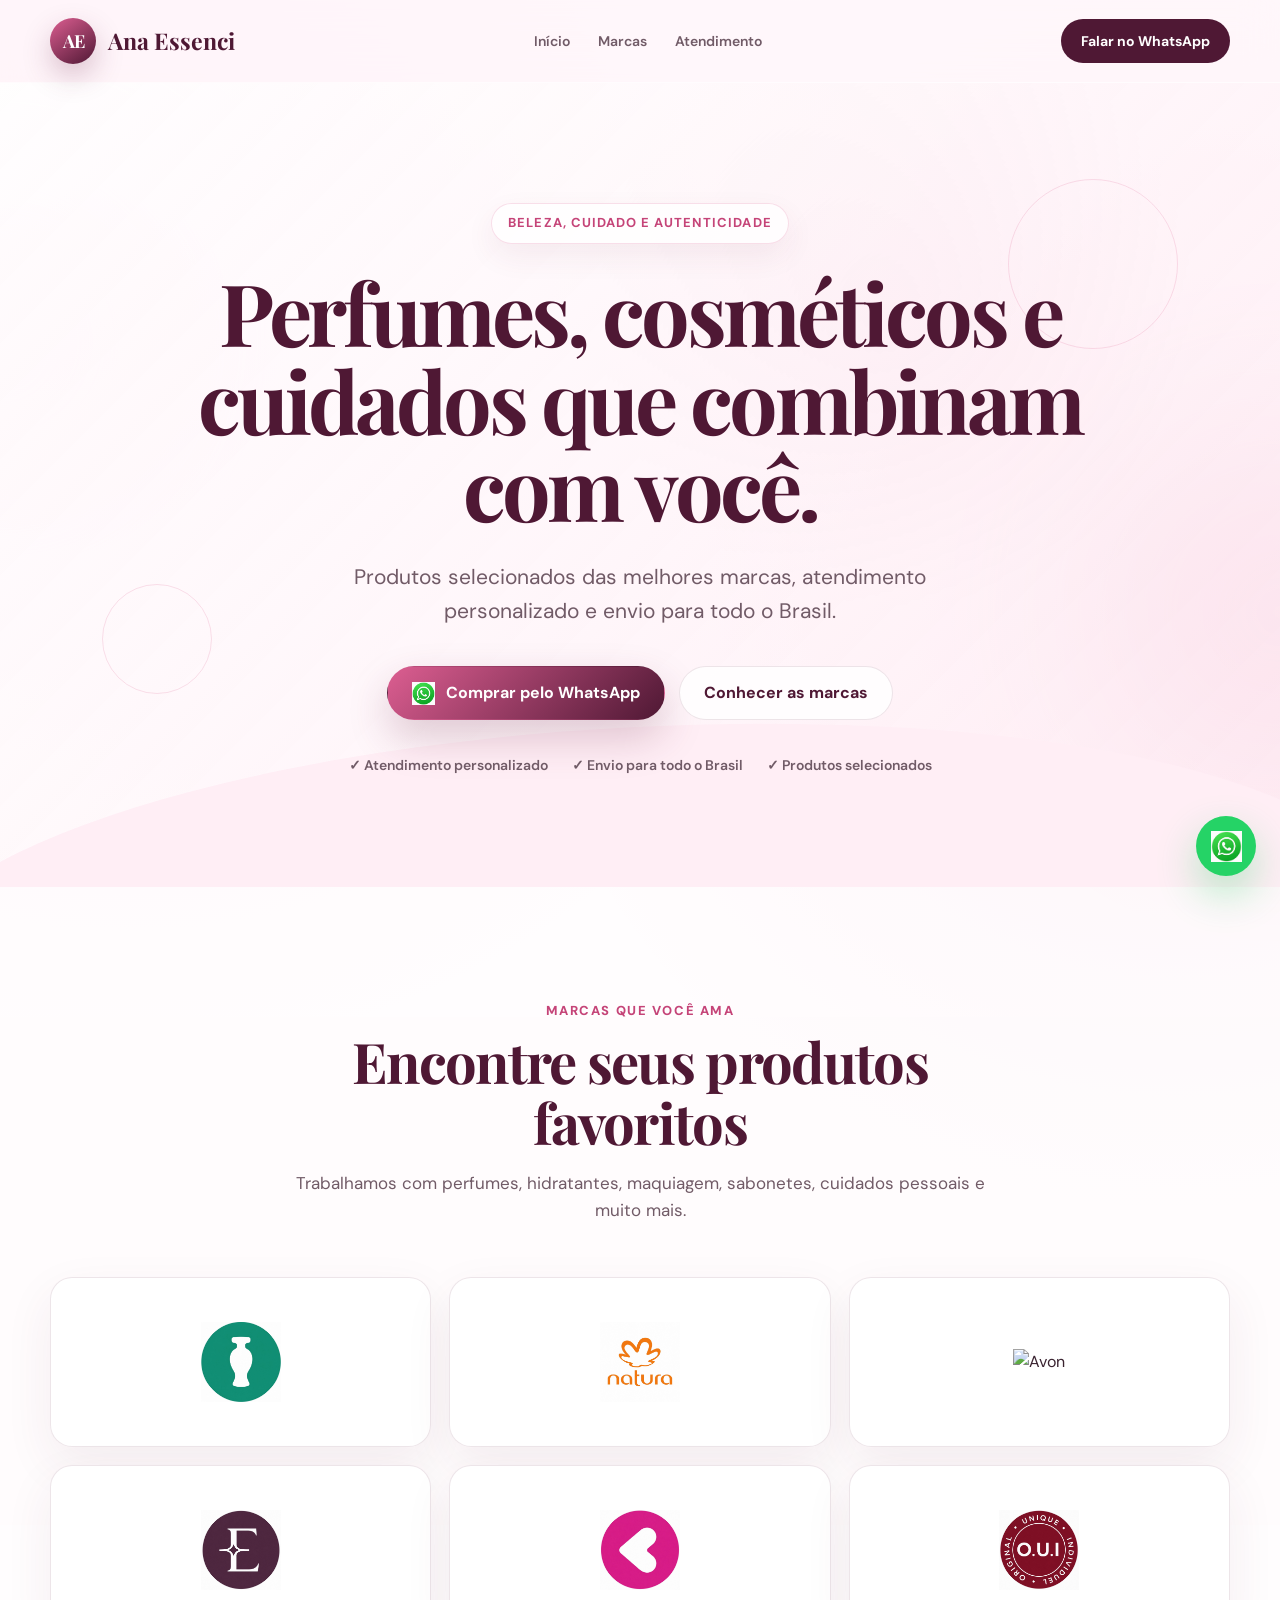
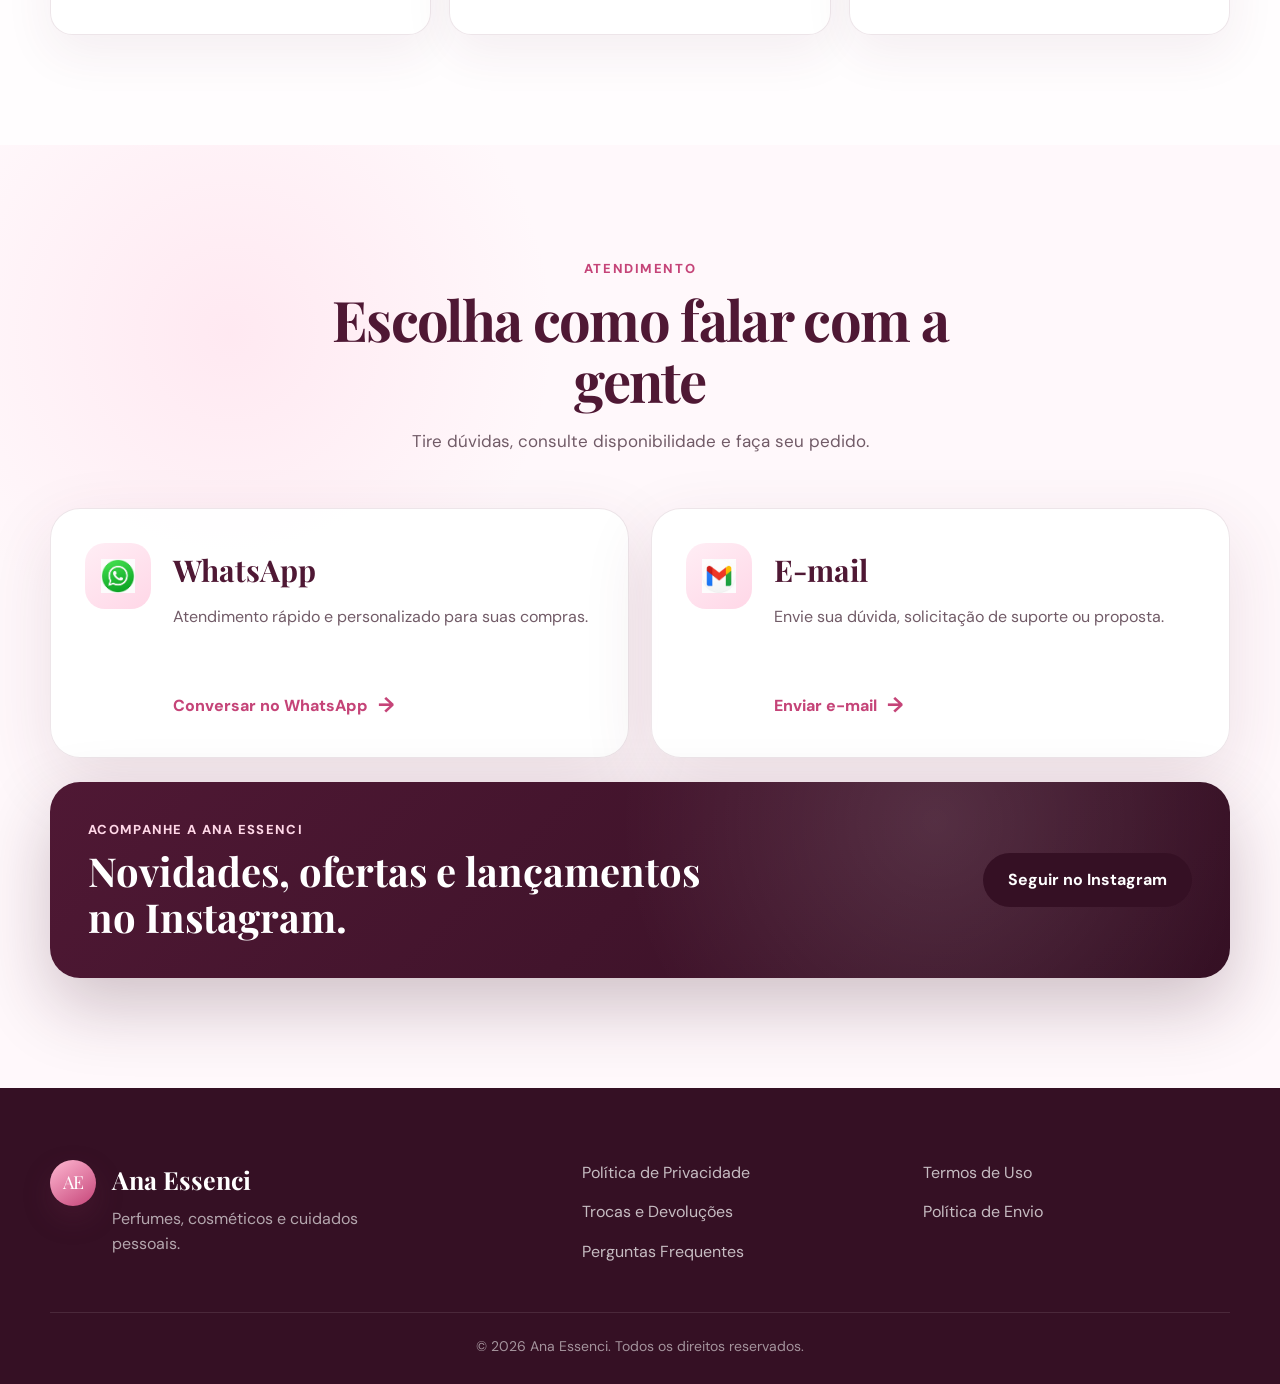
==== index.html @ b98a59ba "site beta" ====
<!DOCTYPE html>
<html lang="pt-BR">
<head>
  <meta charset="UTF-8">
  <meta name="viewport" content="width=device-width, initial-scale=1.0">

  <title>Ana Essenci | Perfumes, Cosméticos e Cuidados Pessoais</title>
  <meta
    name="description"
    content="Perfumes, hidratantes, cosméticos e cuidados pessoais das melhores marcas. Enviamos para todo o Brasil."
  >

  <link rel="icon" href="favicon/favicon.ico">
  <link rel="preconnect" href="https://fonts.googleapis.com">
  <link rel="preconnect" href="https://fonts.gstatic.com" crossorigin>
  <link
    href="https://fonts.googleapis.com/css2?family=DM+Sans:wght@400;500;600;700&family=Playfair+Display:wght@600;700&display=swap"
    rel="stylesheet"
  >
  <link rel="stylesheet" href="style.css">
</head>

<body>
  <div class="page-glow page-glow--one"></div>
  <div class="page-glow page-glow--two"></div>

  <header class="header">
    <div class="container header__content">
      <a class="brand" href="#inicio" aria-label="Ir para o início">
        <span class="brand__symbol">AE</span>
        <span class="brand__text">Ana Essenci</span>
      </a>

      <nav class="nav" aria-label="Navegação principal">
        <a href="#inicio">Início</a>
        <a href="#marcas">Marcas</a>
        <a href="#atendimento">Atendimento</a>
      </nav>

      <a
        class="header__button js-whatsapp-link"
        href="#"
        target="_blank"
        rel="noopener noreferrer"
      >
        Falar no WhatsApp
      </a>
    </div>
  </header>

  <main>
    <section class="hero" id="inicio">
      <div class="container hero__content">
        <div class="hero__badge reveal">
          Beleza, cuidado e autenticidade
        </div>

        <h1 class="hero__title reveal">
          Perfumes, cosméticos e cuidados que combinam com você.
        </h1>

        <p class="hero__description reveal">
          Produtos selecionados das melhores marcas, atendimento personalizado
          e envio para todo o Brasil.
        </p>

        <div class="hero__actions reveal">
          <a
            class="button button--primary js-whatsapp-link"
            href="#"
            target="_blank"
            rel="noopener noreferrer"
          >
            <img src="icons/whatsapp.png" alt="">
            Comprar pelo WhatsApp
          </a>

          <a class="button button--secondary" href="#marcas">
            Conhecer as marcas
          </a>
        </div>

        <div class="hero__trust reveal">
          <span>✓ Atendimento personalizado</span>
          <span>✓ Envio para todo o Brasil</span>
          <span>✓ Produtos selecionados</span>
        </div>
      </div>

      <div class="hero__decoration hero__decoration--one"></div>
      <div class="hero__decoration hero__decoration--two"></div>
    </section>

    <section class="brands section" id="marcas">
      <div class="container">
        <div class="section-heading reveal">
          <span class="section-heading__eyebrow">Marcas que você ama</span>
          <h2>Encontre seus produtos favoritos</h2>
          <p>
            Trabalhamos com perfumes, hidratantes, maquiagem, sabonetes,
            cuidados pessoais e muito mais.
          </p>
        </div>

        <div class="brands__grid">
          <article class="brand-card reveal">
            <img src="marcas/boticario.webp" alt="O Boticário">
          </article>

          <article class="brand-card reveal">
            <img src="marcas/natura.webp" alt="Natura">
          </article>

          <article class="brand-card reveal">
            <img src="marcas/AVON.webp" alt="Avon">
          </article>

          <article class="brand-card reveal">
            <img src="marcas/eudora.webp" alt="Eudora">
          </article>

          <article class="brand-card reveal">
            <img src="marcas/quem-disse-berenice.webp" alt="Quem Disse, Berenice?">
          </article>

          <article class="brand-card reveal">
            <img src="marcas/oui.webp" alt="O.U.i">
          </article>
        </div>
      </div>
    </section>

    <section class="service section" id="atendimento">
      <div class="container">
        <div class="section-heading reveal">
          <span class="section-heading__eyebrow">Atendimento</span>
          <h2>Escolha como falar com a gente</h2>
          <p>
            Tire dúvidas, consulte disponibilidade e faça seu pedido.
          </p>
        </div>

        <div class="service__grid">
          <article class="contact-card reveal">
            <div class="contact-card__icon">
              <img src="icons/whatsapp.png" alt="">
            </div>

            <div class="contact-card__content">
              <h3>WhatsApp</h3>
              <p>Atendimento rápido e personalizado para suas compras.</p>

              <a
                class="contact-card__link js-whatsapp-link"
                href="#"
                target="_blank"
                rel="noopener noreferrer"
              >
                Conversar no WhatsApp
                <span aria-hidden="true">→</span>
              </a>
            </div>
          </article>

          <article class="contact-card reveal">
            <div class="contact-card__icon">
              <img src="icons/gmail.png" alt="">
            </div>

            <div class="contact-card__content">
              <h3>E-mail</h3>
              <p>Envie sua dúvida, solicitação de suporte ou proposta.</p>

              <a class="contact-card__link js-email-link" href="#">
                Enviar e-mail
                <span aria-hidden="true">→</span>
              </a>
            </div>
          </article>
        </div>

        <div class="instagram-box reveal">
          <div>
            <span class="instagram-box__eyebrow">Acompanhe a Ana Essenci</span>
            <h3>Novidades, ofertas e lançamentos no Instagram.</h3>
          </div>

          <a
            class="button button--dark js-instagram-link"
            href="#"
            target="_blank"
            rel="noopener noreferrer"
          >
            Seguir no Instagram
          </a>
        </div>
      </div>
    </section>
  </main>

  <footer class="footer">
    <div class="container footer__content">
      <div class="footer__brand">
        <span class="brand__symbol brand__symbol--footer">AE</span>
        <div>
          <strong>Ana Essenci</strong>
          <p>Perfumes, cosméticos e cuidados pessoais.</p>
        </div>
      </div>

      <nav class="footer__links" aria-label="Links institucionais">
        <a href="paginas/privacidade.html">Política de Privacidade</a>
        <a href="paginas/termos.html">Termos de Uso</a>
        <a href="paginas/trocas-devolucoes.html">Trocas e Devoluções</a>
        <a href="paginas/envios.html">Política de Envio</a>
        <a href="paginas/perguntas-frequentes.html">Perguntas Frequentes</a>
      </nav>
    </div>

    <div class="container footer__bottom">
      <p>© 2026 Ana Essenci. Todos os direitos reservados.</p>
    </div>
  </footer>

  <a
    class="floating-whatsapp js-whatsapp-link"
    href="#"
    target="_blank"
    rel="noopener noreferrer"
    aria-label="Falar com a Ana Essenci pelo WhatsApp"
  >
    <img src="icons/whatsapp.png" alt="">
  </a>

  <script src="script.js"></script>
</body>
</html>
---- style.css ----
:root {
  --pink-50: #fff8fb;
  --pink-100: #ffeef5;
  --pink-200: #ffd7e7;
  --pink-300: #ffb8d2;
  --pink-500: #dc5e91;
  --pink-600: #c54478;
  --wine-700: #6f2848;
  --wine-800: #4f1834;
  --wine-900: #351024;
  --text: #3c2231;
  --text-light: #715b67;
  --white: #ffffff;
  --border: rgba(111, 40, 72, 0.12);
  --shadow: 0 24px 70px rgba(96, 39, 65, 0.12);
  --shadow-hover: 0 30px 80px rgba(96, 39, 65, 0.2);
  --radius-lg: 30px;
  --radius-md: 22px;
  --radius-sm: 16px;
  --container: 1180px;
}

* {
  box-sizing: border-box;
  margin: 0;
  padding: 0;
}

html {
  scroll-behavior: smooth;
}

body {
  min-height: 100vh;
  overflow-x: hidden;
  color: var(--text);
  background:
    radial-gradient(circle at 10% 10%, rgba(255, 183, 210, 0.28), transparent 26%),
    radial-gradient(circle at 92% 18%, rgba(220, 94, 145, 0.15), transparent 25%),
    var(--pink-50);
  font-family: "DM Sans", sans-serif;
  line-height: 1.6;
}

a {
  color: inherit;
  text-decoration: none;
}

img {
  display: block;
  max-width: 100%;
}

button,
a {
  -webkit-tap-highlight-color: transparent;
}

.container {
  width: min(calc(100% - 40px), var(--container));
  margin-inline: auto;
}

.page-glow {
  position: fixed;
  z-index: -2;
  width: 360px;
  height: 360px;
  border-radius: 50%;
  filter: blur(80px);
  opacity: 0.32;
  pointer-events: none;
}

.page-glow--one {
  top: 18%;
  left: -180px;
  background: var(--pink-300);
}

.page-glow--two {
  right: -180px;
  bottom: 12%;
  background: var(--pink-500);
}

.header {
  position: sticky;
  top: 0;
  z-index: 50;
  border-bottom: 1px solid rgba(255, 255, 255, 0.55);
  background: rgba(255, 248, 251, 0.78);
  backdrop-filter: blur(18px);
}

.header__content {
  display: flex;
  align-items: center;
  justify-content: space-between;
  min-height: 82px;
  gap: 30px;
}

.brand {
  display: inline-flex;
  align-items: center;
  gap: 12px;
  font-weight: 700;
}

.brand__symbol {
  display: grid;
  place-items: center;
  width: 46px;
  height: 46px;
  border-radius: 50%;
  color: var(--white);
  background: linear-gradient(145deg, var(--pink-500), var(--wine-800));
  box-shadow: 0 12px 28px rgba(111, 40, 72, 0.25);
  font-family: "Playfair Display", serif;
  font-size: 18px;
  letter-spacing: -1px;
}

.brand__text {
  color: var(--wine-800);
  font-family: "Playfair Display", serif;
  font-size: 23px;
}

.nav {
  display: flex;
  align-items: center;
  gap: 28px;
}

.nav a {
  position: relative;
  color: var(--text-light);
  font-weight: 600;
  font-size: 14px;
}

.nav a::after {
  position: absolute;
  right: 0;
  bottom: -7px;
  left: 0;
  height: 2px;
  border-radius: 99px;
  background: var(--pink-500);
  content: "";
  transform: scaleX(0);
  transform-origin: center;
  transition: transform 0.25s ease;
}

.nav a:hover::after {
  transform: scaleX(1);
}

.header__button {
  display: inline-flex;
  align-items: center;
  justify-content: center;
  min-height: 44px;
  padding: 0 20px;
  border-radius: 999px;
  color: var(--white);
  background: var(--wine-800);
  font-weight: 700;
  font-size: 14px;
  transition:
    transform 0.25s ease,
    box-shadow 0.25s ease,
    background 0.25s ease;
}

.header__button:hover {
  background: var(--wine-900);
  box-shadow: 0 14px 34px rgba(79, 24, 52, 0.2);
  transform: translateY(-2px);
}

.hero {
  position: relative;
  min-height: 760px;
  overflow: hidden;
  display: grid;
  align-items: center;
  padding: 120px 0 110px;
  background:
    linear-gradient(135deg, rgba(255, 255, 255, 0.92), rgba(255, 238, 245, 0.78)),
    radial-gradient(circle at 70% 28%, rgba(220, 94, 145, 0.28), transparent 28%);
}

.hero::after {
  position: absolute;
  right: -8%;
  bottom: -260px;
  left: -8%;
  height: 420px;
  border-radius: 50% 50% 0 0;
  background: var(--pink-100);
  content: "";
  transform: rotate(-3deg);
}

.hero__content {
  position: relative;
  z-index: 2;
  max-width: 900px;
  text-align: center;
}

.hero__badge {
  display: inline-flex;
  margin-bottom: 24px;
  padding: 9px 16px;
  border: 1px solid rgba(220, 94, 145, 0.2);
  border-radius: 999px;
  color: var(--pink-600);
  background: rgba(255, 255, 255, 0.8);
  font-size: 13px;
  font-weight: 700;
  letter-spacing: 0.08em;
  text-transform: uppercase;
  box-shadow: 0 12px 30px rgba(111, 40, 72, 0.07);
}

.hero__title {
  max-width: 950px;
  margin-inline: auto;
  color: var(--wine-800);
  font-family: "Playfair Display", serif;
  font-size: clamp(48px, 7vw, 86px);
  line-height: 1.02;
  letter-spacing: -0.045em;
}

.hero__description {
  max-width: 700px;
  margin: 30px auto 0;
  color: var(--text-light);
  font-size: clamp(17px, 2vw, 21px);
}

.hero__actions {
  display: flex;
  justify-content: center;
  flex-wrap: wrap;
  gap: 14px;
  margin-top: 38px;
}

.button {
  display: inline-flex;
  align-items: center;
  justify-content: center;
  gap: 11px;
  min-height: 54px;
  padding: 0 24px;
  border: 1px solid transparent;
  border-radius: 999px;
  font-weight: 700;
  transition:
    transform 0.25s ease,
    box-shadow 0.25s ease,
    background 0.25s ease,
    border-color 0.25s ease;
}

.button img {
  width: 23px;
  height: 23px;
  object-fit: contain;
}

.button--primary {
  color: var(--white);
  background: linear-gradient(135deg, var(--pink-500), var(--wine-800));
  box-shadow: 0 18px 40px rgba(111, 40, 72, 0.22);
}

.button--primary:hover {
  box-shadow: 0 24px 55px rgba(111, 40, 72, 0.32);
  transform: translateY(-3px);
}

.button--secondary {
  border-color: var(--border);
  color: var(--wine-800);
  background: rgba(255, 255, 255, 0.82);
}

.button--secondary:hover {
  border-color: rgba(220, 94, 145, 0.35);
  background: var(--white);
  transform: translateY(-3px);
}

.button--dark {
  flex-shrink: 0;
  color: var(--white);
  background: var(--wine-900);
}

.button--dark:hover {
  box-shadow: 0 18px 40px rgba(53, 16, 36, 0.25);
  transform: translateY(-3px);
}

.hero__trust {
  display: flex;
  justify-content: center;
  flex-wrap: wrap;
  gap: 12px 24px;
  margin-top: 34px;
  color: var(--text-light);
  font-size: 14px;
  font-weight: 600;
}

.hero__decoration {
  position: absolute;
  z-index: 1;
  border-radius: 50%;
  border: 1px solid rgba(220, 94, 145, 0.18);
  pointer-events: none;
}

.hero__decoration--one {
  top: 12%;
  right: 8%;
  width: 170px;
  height: 170px;
  animation: float 7s ease-in-out infinite;
}

.hero__decoration--two {
  bottom: 24%;
  left: 8%;
  width: 110px;
  height: 110px;
  animation: float 6s ease-in-out 1.2s infinite;
}

.section {
  position: relative;
  padding: 110px 0;
}

.section-heading {
  max-width: 720px;
  margin: 0 auto 52px;
  text-align: center;
}

.section-heading__eyebrow {
  display: inline-block;
  margin-bottom: 10px;
  color: var(--pink-600);
  font-size: 13px;
  font-weight: 800;
  letter-spacing: 0.12em;
  text-transform: uppercase;
}

.section-heading h2 {
  color: var(--wine-800);
  font-family: "Playfair Display", serif;
  font-size: clamp(38px, 5vw, 56px);
  line-height: 1.08;
  letter-spacing: -0.03em;
}

.section-heading p {
  margin-top: 18px;
  color: var(--text-light);
  font-size: 17px;
}

.brands {
  background: rgba(255, 255, 255, 0.64);
}

.brands__grid {
  display: grid;
  grid-template-columns: repeat(3, 1fr);
  gap: 18px;
}

.brand-card {
  min-height: 170px;
  display: grid;
  place-items: center;
  padding: 34px;
  border: 1px solid var(--border);
  border-radius: var(--radius-md);
  background: rgba(255, 255, 255, 0.92);
  box-shadow: 0 18px 50px rgba(96, 39, 65, 0.07);
  transition:
    transform 0.3s ease,
    box-shadow 0.3s ease,
    border-color 0.3s ease;
}

.brand-card:hover {
  border-color: rgba(220, 94, 145, 0.28);
  box-shadow: var(--shadow);
  transform: translateY(-8px);
}

.brand-card img {
  width: auto;
  max-width: 170px;
  max-height: 80px;
  object-fit: contain;
  filter: saturate(0.9);
  transition: transform 0.3s ease;
}

.brand-card:hover img {
  transform: scale(1.05);
}

.service {
  background:
    radial-gradient(circle at 18% 20%, rgba(255, 184, 210, 0.24), transparent 25%),
    var(--pink-50);
}

.service__grid {
  display: grid;
  grid-template-columns: repeat(2, 1fr);
  gap: 22px;
}

.contact-card {
  display: flex;
  gap: 22px;
  min-height: 250px;
  padding: 34px;
  border: 1px solid var(--border);
  border-radius: var(--radius-lg);
  background: rgba(255, 255, 255, 0.93);
  box-shadow: var(--shadow);
  transition:
    transform 0.3s ease,
    box-shadow 0.3s ease;
}

.contact-card:hover {
  box-shadow: var(--shadow-hover);
  transform: translateY(-7px);
}

.contact-card__icon {
  flex: 0 0 auto;
  display: grid;
  place-items: center;
  width: 66px;
  height: 66px;
  border-radius: 20px;
  background: linear-gradient(145deg, var(--pink-100), var(--pink-200));
}

.contact-card__icon img {
  width: 34px;
  height: 34px;
  object-fit: contain;
}

.contact-card__content {
  display: flex;
  flex-direction: column;
}

.contact-card h3 {
  margin-top: 3px;
  color: var(--wine-800);
  font-family: "Playfair Display", serif;
  font-size: 30px;
}

.contact-card p {
  margin-top: 10px;
  color: var(--text-light);
}

.contact-card__link {
  display: inline-flex;
  align-items: center;
  gap: 10px;
  width: fit-content;
  margin-top: auto;
  padding-top: 24px;
  color: var(--pink-600);
  font-weight: 800;
}

.contact-card__link span {
  font-size: 21px;
  transition: transform 0.25s ease;
}

.contact-card__link:hover span {
  transform: translateX(5px);
}

.instagram-box {
  display: flex;
  align-items: center;
  justify-content: space-between;
  gap: 30px;
  margin-top: 24px;
  padding: 38px;
  border-radius: var(--radius-lg);
  color: var(--white);
  background:
    radial-gradient(circle at 75% 20%, rgba(255, 255, 255, 0.12), transparent 35%),
    linear-gradient(135deg, var(--wine-800), var(--wine-900));
  box-shadow: 0 28px 70px rgba(53, 16, 36, 0.24);
}

.instagram-box__eyebrow {
  display: block;
  margin-bottom: 8px;
  color: var(--pink-200);
  font-size: 13px;
  font-weight: 800;
  letter-spacing: 0.1em;
  text-transform: uppercase;
}

.instagram-box h3 {
  max-width: 660px;
  font-family: "Playfair Display", serif;
  font-size: clamp(27px, 4vw, 40px);
  line-height: 1.14;
}

.footer {
  color: rgba(255, 255, 255, 0.83);
  background: var(--wine-900);
}

.footer__content {
  display: grid;
  grid-template-columns: 1fr 1.4fr;
  gap: 70px;
  padding-top: 72px;
  padding-bottom: 48px;
}

.footer__brand {
  display: flex;
  align-items: flex-start;
  gap: 16px;
}

.brand__symbol--footer {
  background: linear-gradient(145deg, var(--pink-300), var(--pink-600));
}

.footer__brand strong {
  color: var(--white);
  font-family: "Playfair Display", serif;
  font-size: 25px;
}

.footer__brand p {
  max-width: 300px;
  margin-top: 6px;
  color: rgba(255, 255, 255, 0.63);
}

.footer__links {
  display: grid;
  grid-template-columns: repeat(2, minmax(0, 1fr));
  gap: 14px 34px;
  align-content: start;
}

.footer__links a {
  width: fit-content;
  color: rgba(255, 255, 255, 0.72);
  transition:
    color 0.25s ease,
    transform 0.25s ease;
}

.footer__links a:hover {
  color: var(--white);
  transform: translateX(4px);
}

.footer__bottom {
  padding-top: 22px;
  padding-bottom: 26px;
  border-top: 1px solid rgba(255, 255, 255, 0.1);
  color: rgba(255, 255, 255, 0.55);
  font-size: 14px;
  text-align: center;
}

.floating-whatsapp {
  position: fixed;
  right: 24px;
  bottom: 24px;
  z-index: 40;
  display: grid;
  place-items: center;
  width: 60px;
  height: 60px;
  border-radius: 50%;
  background: #25d366;
  box-shadow: 0 18px 40px rgba(37, 211, 102, 0.32);
  transition:
    transform 0.25s ease,
    box-shadow 0.25s ease;
}

.floating-whatsapp:hover {
  box-shadow: 0 22px 48px rgba(37, 211, 102, 0.45);
  transform: translateY(-4px) scale(1.04);
}

.floating-whatsapp img {
  width: 31px;
  height: 31px;
  object-fit: contain;
}

.reveal {
  opacity: 0;
  transform: translateY(24px);
  transition:
    opacity 0.75s ease,
    transform 0.75s ease;
}

.reveal.is-visible {
  opacity: 1;
  transform: translateY(0);
}

@keyframes float {
  0%,
  100% {
    transform: translateY(0) rotate(0deg);
  }

  50% {
    transform: translateY(-18px) rotate(5deg);
  }
}

@media (max-width: 900px) {
  .nav {
    display: none;
  }

  .hero {
    min-height: 700px;
    padding-top: 95px;
  }

  .brands__grid {
    grid-template-columns: repeat(2, 1fr);
  }

  .service__grid {
    grid-template-columns: 1fr;
  }

  .footer__content {
    grid-template-columns: 1fr;
    gap: 42px;
  }
}

@media (max-width: 640px) {
  .container {
    width: min(calc(100% - 28px), var(--container));
  }

  .header__content {
    min-height: 72px;
  }

  .brand__symbol {
    width: 42px;
    height: 42px;
  }

  .brand__text {
    font-size: 20px;
  }

  .header__button {
    display: none;
  }

  .hero {
    min-height: auto;
    padding: 92px 0 90px;
  }

  .hero__title {
    font-size: clamp(42px, 14vw, 60px);
  }

  .hero__description {
    font-size: 17px;
  }

  .hero__actions {
    flex-direction: column;
  }

  .button {
    width: 100%;
  }

  .hero__trust {
    flex-direction: column;
    gap: 7px;
  }

  .section {
    padding: 82px 0;
  }

  .section-heading {
    margin-bottom: 38px;
  }

  .brands__grid {
    grid-template-columns: 1fr 1fr;
    gap: 12px;
  }

  .brand-card {
    min-height: 130px;
    padding: 22px;
    border-radius: 18px;
  }

  .brand-card img {
    max-width: 120px;
    max-height: 60px;
  }

  .contact-card {
    flex-direction: column;
    min-height: auto;
    padding: 28px;
  }

  .contact-card__link {
    margin-top: 18px;
    padding-top: 0;
  }

  .instagram-box {
    align-items: flex-start;
    flex-direction: column;
    padding: 30px;
  }

  .footer__content {
    padding-top: 58px;
  }

  .footer__links {
    grid-template-columns: 1fr;
  }

  .floating-whatsapp {
    right: 16px;
    bottom: 16px;
    width: 56px;
    height: 56px;
  }
}

@media (prefers-reduced-motion: reduce) {
  *,
  *::before,
  *::after {
    scroll-behavior: auto !important;
    animation-duration: 0.01ms !important;
    animation-iteration-count: 1 !important;
    transition-duration: 0.01ms !important;
  }

  .reveal {
    opacity: 1;
    transform: none;
  }
}
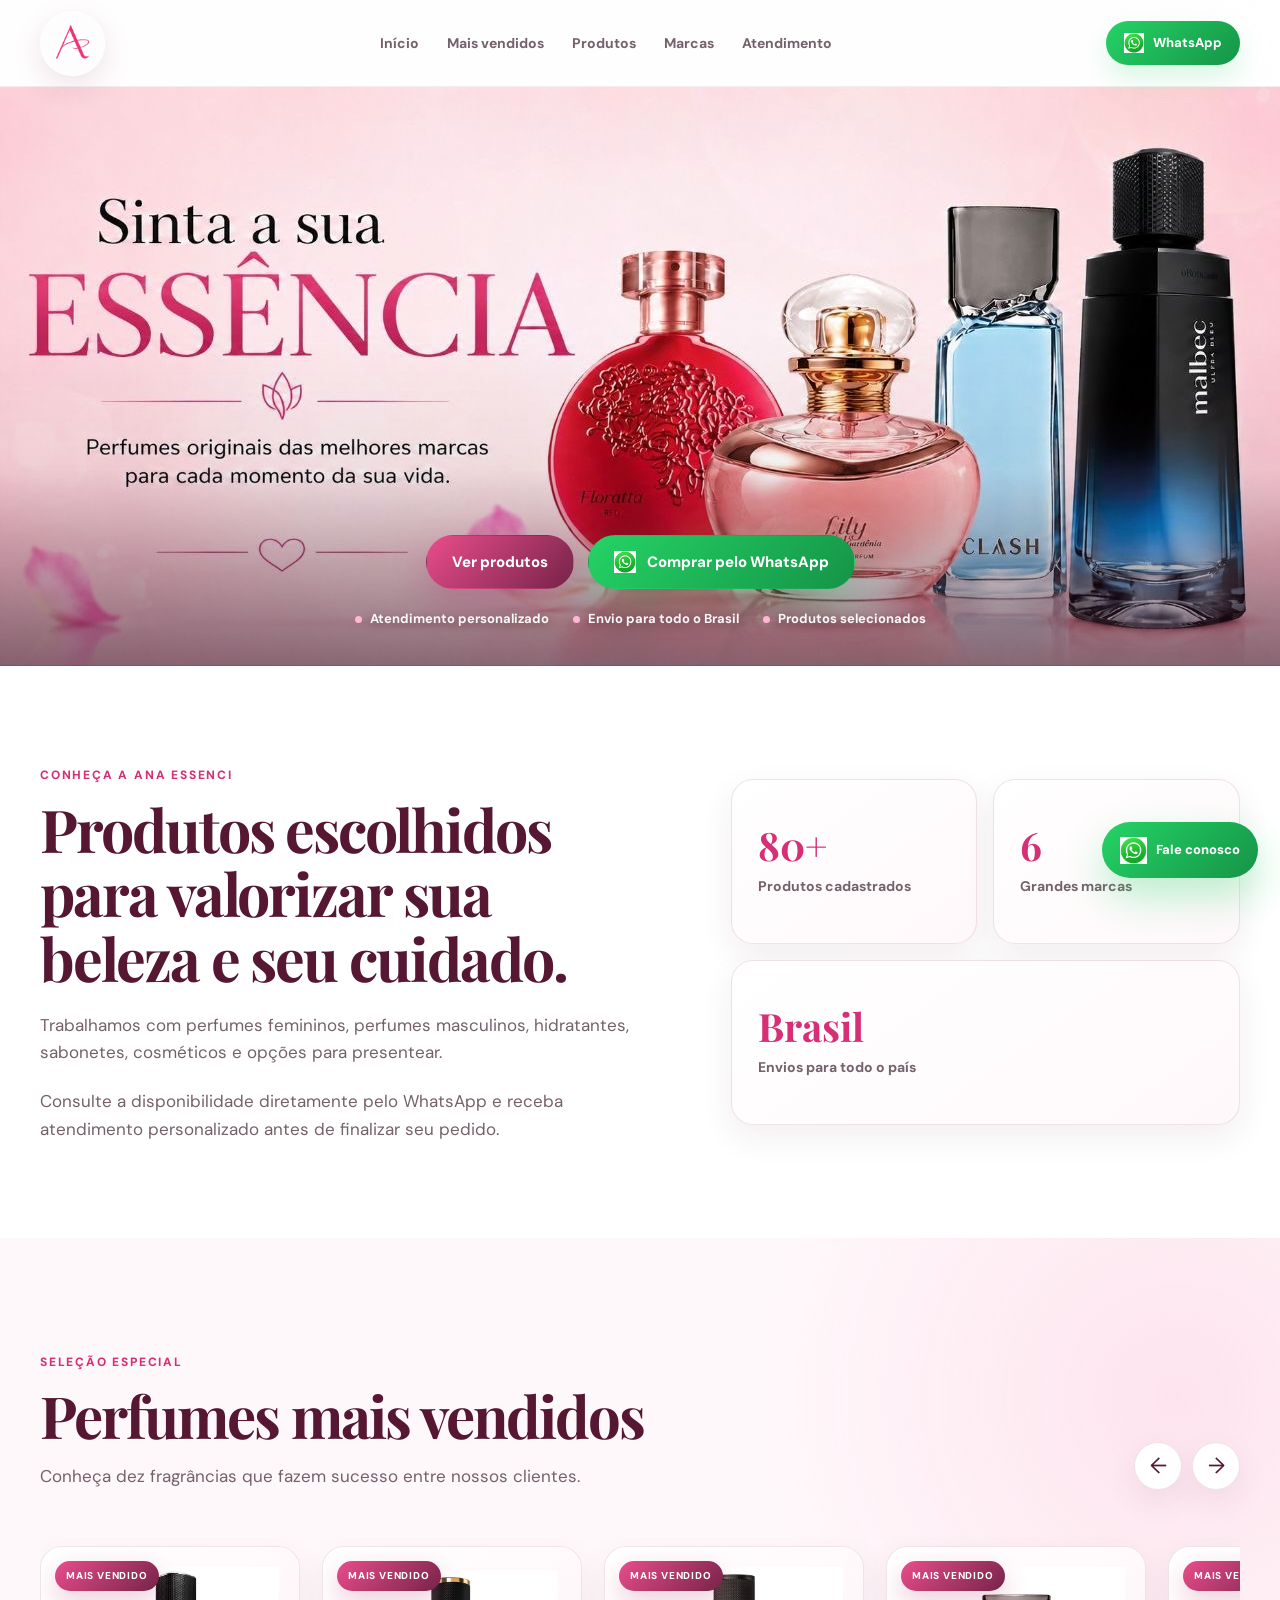
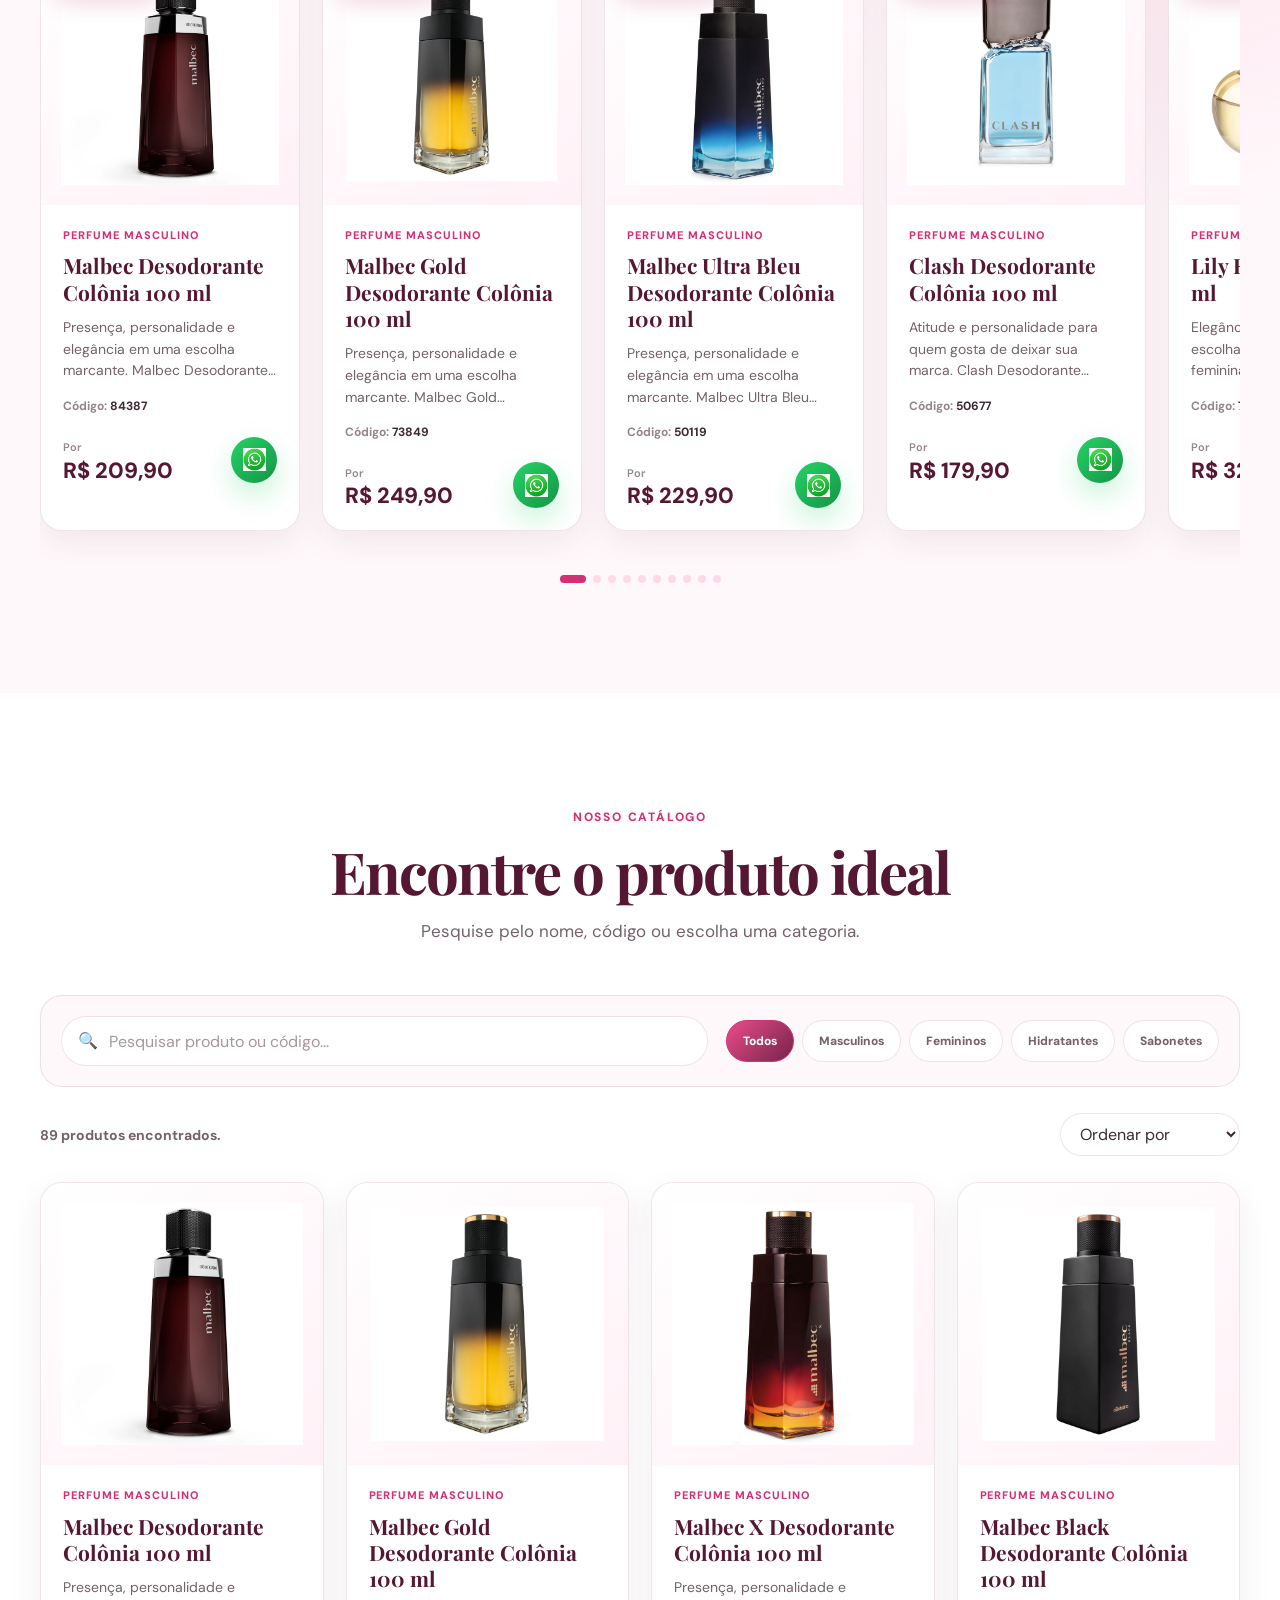
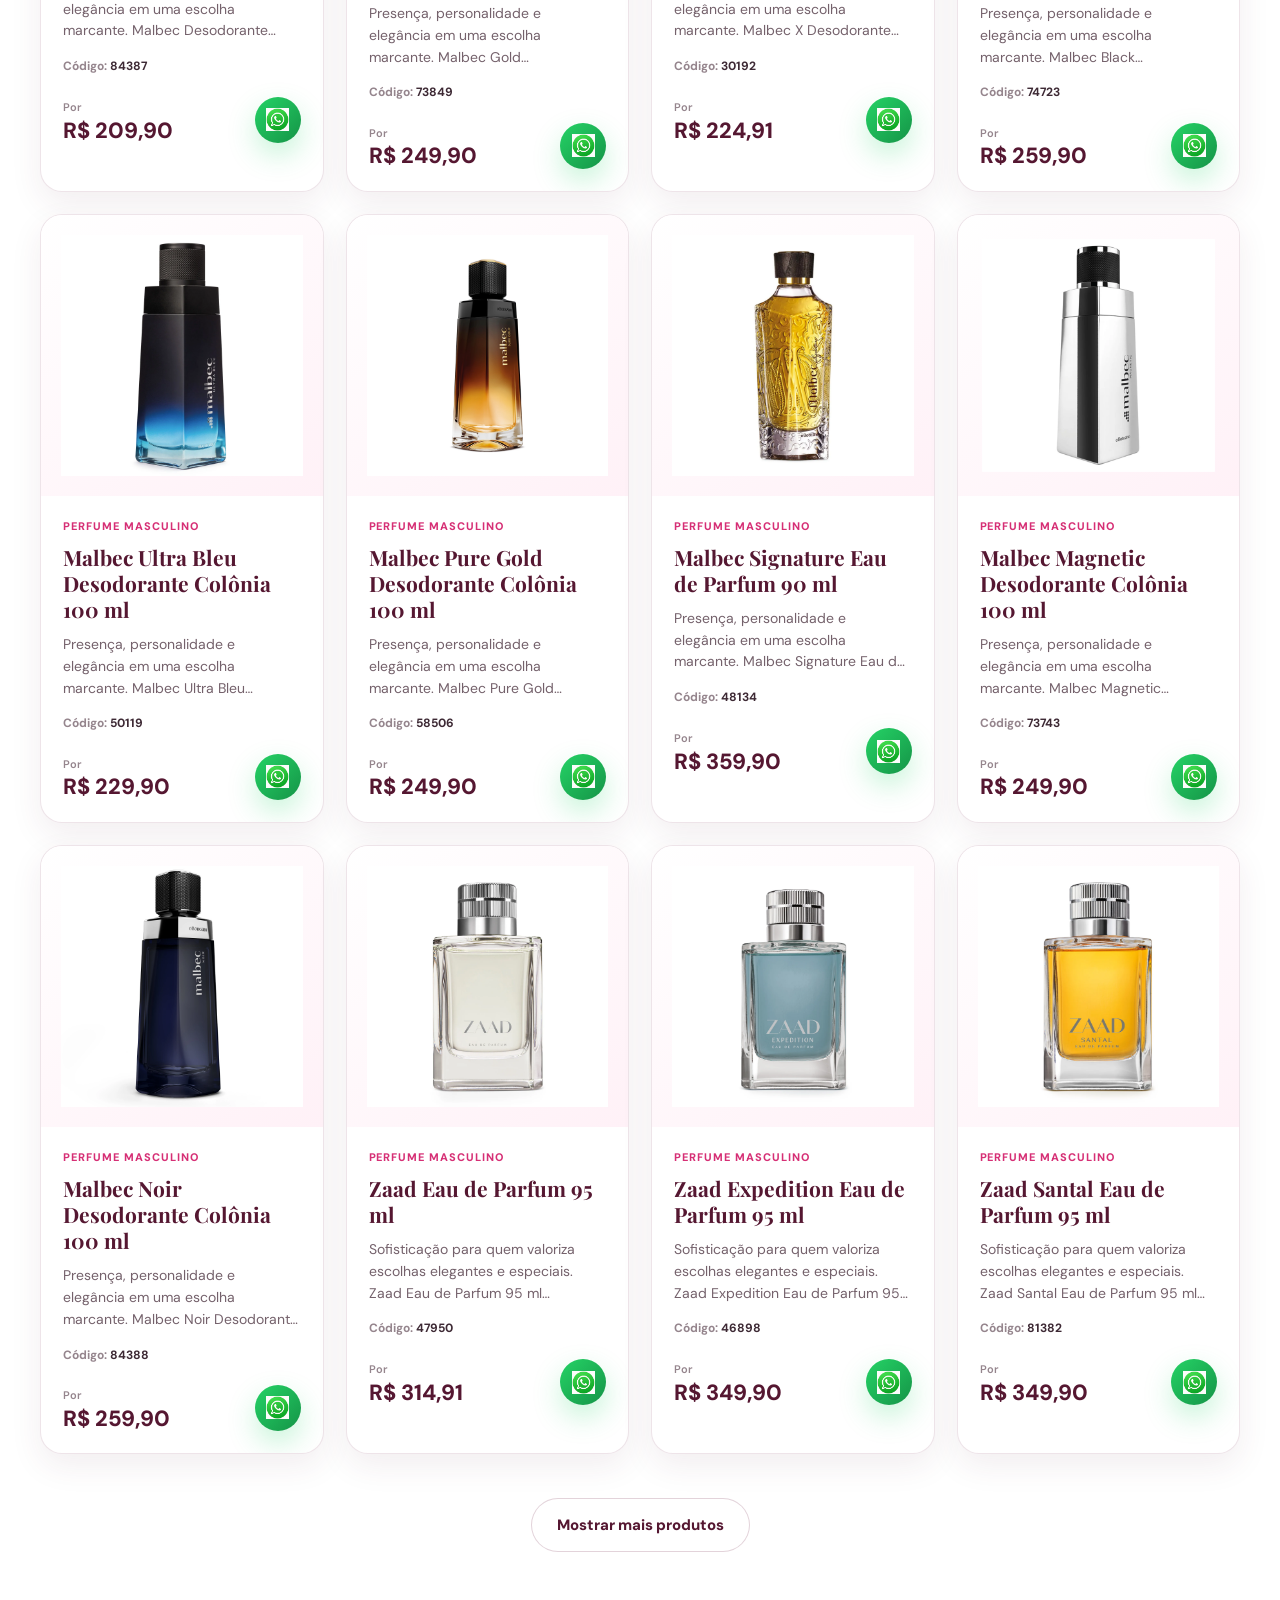
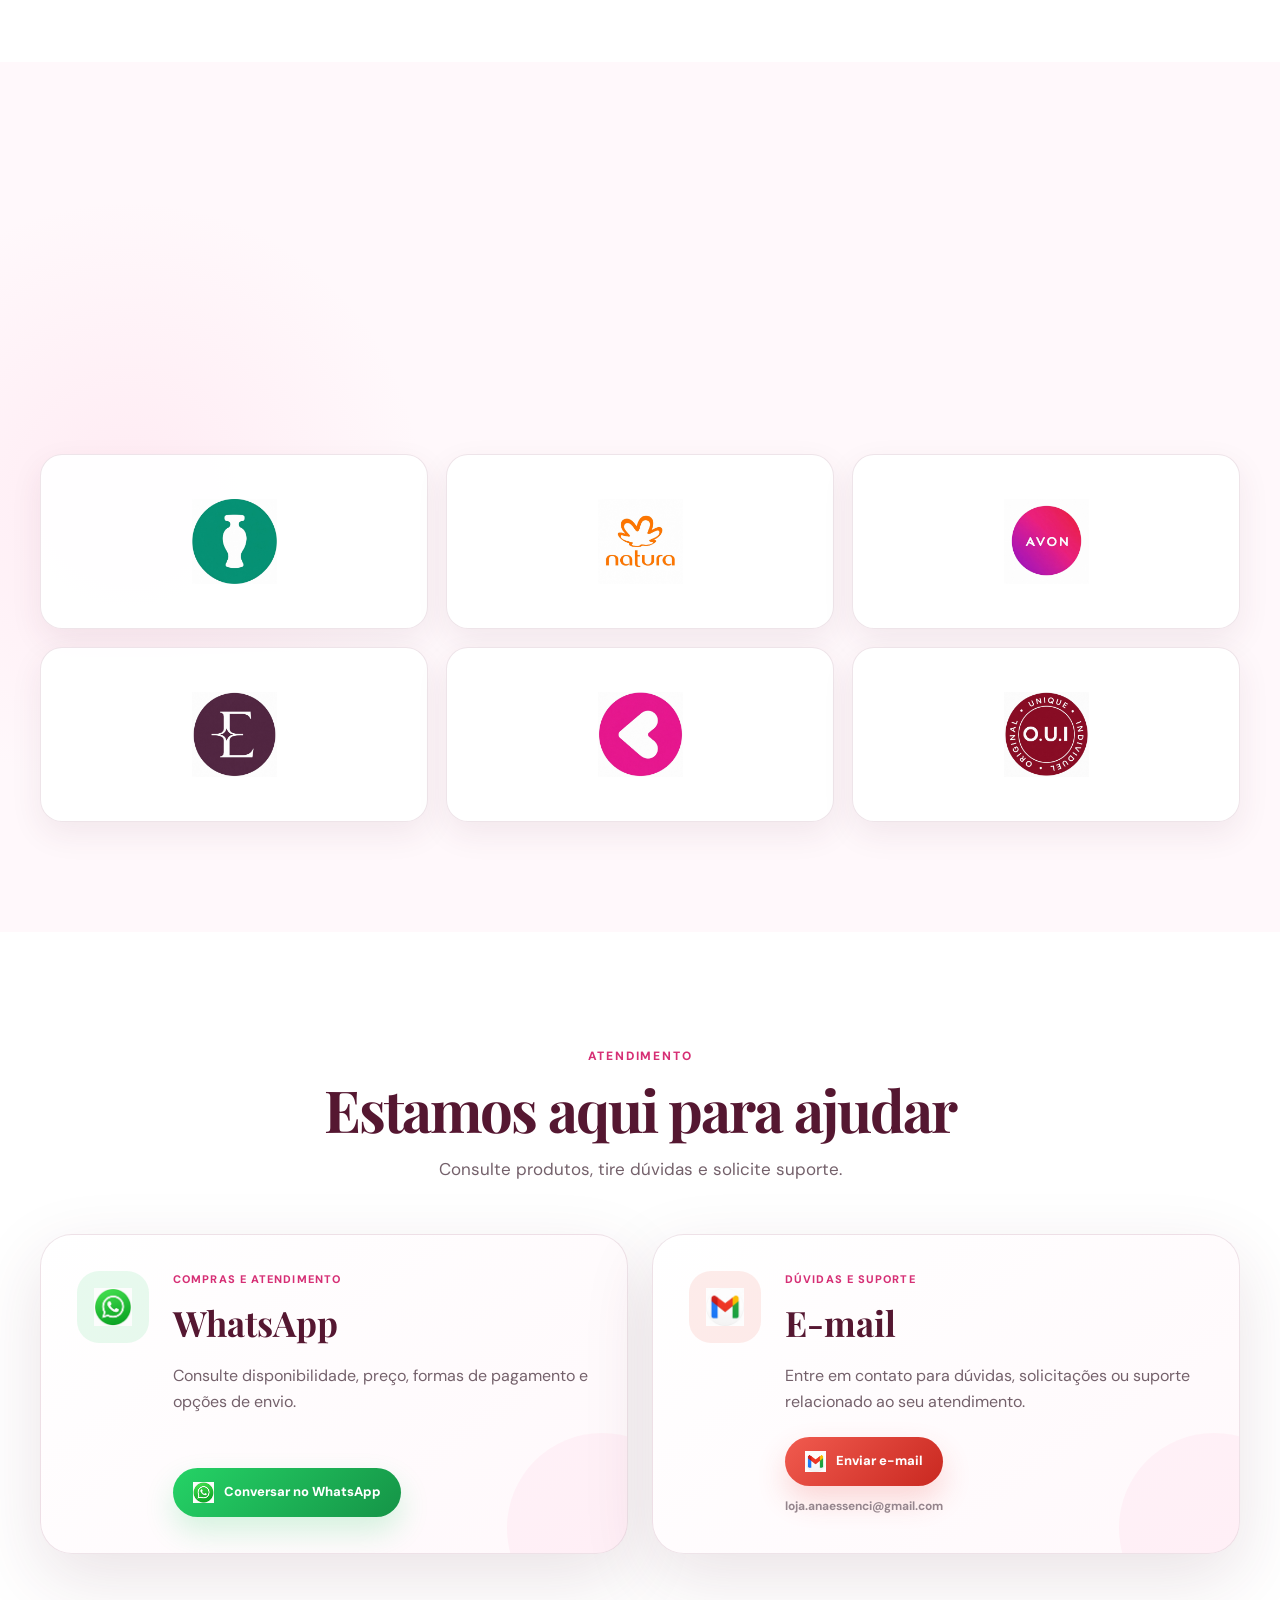
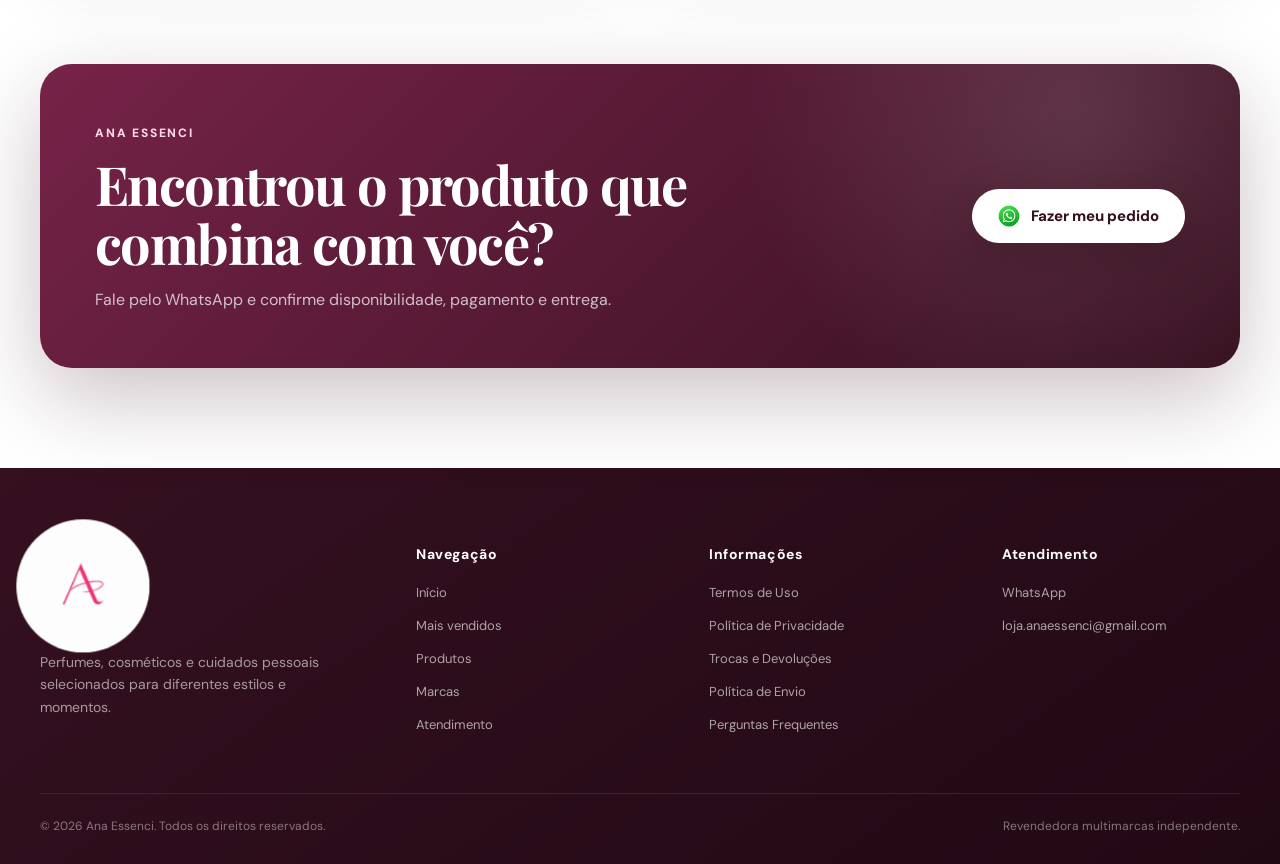
==== commit 654972dc: "site 2.0 beta" ====
--- a/index.html
+++ b/index.html
@@ -2,235 +2,795 @@
 <html lang="pt-BR">
 <head>
   <meta charset="UTF-8">
-  <meta name="viewport" content="width=device-width, initial-scale=1.0">
+
+  <meta
+    name="viewport"
+    content="width=device-width, initial-scale=1.0"
+  >
 
   <title>Ana Essenci | Perfumes, Cosméticos e Cuidados Pessoais</title>
+
   <meta
     name="description"
-    content="Perfumes, hidratantes, cosméticos e cuidados pessoais das melhores marcas. Enviamos para todo o Brasil."
+    content="Perfumes, hidratantes, sabonetes e cosméticos das melhores marcas. Atendimento personalizado e envio para todo o Brasil."
   >
 
-  <link rel="icon" href="favicon/favicon.ico">
+  <meta
+    name="keywords"
+    content="perfumes, cosméticos, hidratantes, sabonetes, O Boticário, Natura, Avon, Eudora, Ana Essenci"
+  >
+
+  <meta name="author" content="Ana Essenci">
+  <meta name="theme-color" content="#6f2448">
+
+  <link
+    rel="icon"
+    type="image/x-icon"
+    href="favicon/favicon.ico"
+  >
+
   <link rel="preconnect" href="https://fonts.googleapis.com">
   <link rel="preconnect" href="https://fonts.gstatic.com" crossorigin>
+
   <link
     href="https://fonts.googleapis.com/css2?family=DM+Sans:wght@400;500;600;700&family=Playfair+Display:wght@600;700&display=swap"
     rel="stylesheet"
   >
+
   <link rel="stylesheet" href="style.css">
 </head>
 
 <body>
-  <div class="page-glow page-glow--one"></div>
-  <div class="page-glow page-glow--two"></div>
-
-  <header class="header">
+
+  <!-- Barra de carregamento -->
+  <div class="page-loader" id="pageLoader">
+    <div class="page-loader__content">
+      <img
+        src="logo/logo.jpg"
+        alt="Logo Ana Essenci"
+        class="page-loader__logo"
+      >
+
+      <div class="page-loader__bar">
+        <span></span>
+      </div>
+    </div>
+  </div>
+
+  <!-- Cabeçalho -->
+  <header class="header" id="header">
     <div class="container header__content">
-      <a class="brand" href="#inicio" aria-label="Ir para o início">
-        <span class="brand__symbol">AE</span>
-        <span class="brand__text">Ana Essenci</span>
+
+      <a
+        href="#inicio"
+        class="header__logo"
+        aria-label="Ir para o início"
+      >
+        <img
+          src="logo/logo.jpg"
+          alt="Ana Essenci"
+        >
       </a>
 
-      <nav class="nav" aria-label="Navegação principal">
+      <nav
+        class="navigation"
+        id="navigation"
+        aria-label="Navegação principal"
+      >
         <a href="#inicio">Início</a>
+        <a href="#mais-vendidos">Mais vendidos</a>
+        <a href="#catalogo">Produtos</a>
         <a href="#marcas">Marcas</a>
         <a href="#atendimento">Atendimento</a>
       </nav>
 
-      <a
-        class="header__button js-whatsapp-link"
-        href="#"
-        target="_blank"
-        rel="noopener noreferrer"
-      >
-        Falar no WhatsApp
-      </a>
+      <div class="header__actions">
+        <a
+          href="#"
+          class="header__whatsapp js-whatsapp-geral"
+          target="_blank"
+          rel="noopener noreferrer"
+        >
+          <img
+            src="icons/whatsapp.png"
+            alt=""
+          >
+
+          <span>WhatsApp</span>
+        </a>
+
+        <button
+          type="button"
+          class="menu-button"
+          id="menuButton"
+          aria-label="Abrir menu"
+          aria-expanded="false"
+          aria-controls="navigation"
+        >
+          <span></span>
+          <span></span>
+          <span></span>
+        </button>
+      </div>
+
     </div>
   </header>
 
   <main>
-    <section class="hero" id="inicio">
-      <div class="container hero__content">
-        <div class="hero__badge reveal">
-          Beleza, cuidado e autenticidade
-        </div>
-
-        <h1 class="hero__title reveal">
-          Perfumes, cosméticos e cuidados que combinam com você.
-        </h1>
-
-        <p class="hero__description reveal">
-          Produtos selecionados das melhores marcas, atendimento personalizado
-          e envio para todo o Brasil.
-        </p>
-
-        <div class="hero__actions reveal">
-          <a
-            class="button button--primary js-whatsapp-link"
-            href="#"
-            target="_blank"
-            rel="noopener noreferrer"
-          >
-            <img src="icons/whatsapp.png" alt="">
-            Comprar pelo WhatsApp
-          </a>
-
-          <a class="button button--secondary" href="#marcas">
-            Conhecer as marcas
-          </a>
-        </div>
-
-        <div class="hero__trust reveal">
-          <span>✓ Atendimento personalizado</span>
-          <span>✓ Envio para todo o Brasil</span>
-          <span>✓ Produtos selecionados</span>
-        </div>
-      </div>
-
-      <div class="hero__decoration hero__decoration--one"></div>
-      <div class="hero__decoration hero__decoration--two"></div>
-    </section>
-
-    <section class="brands section" id="marcas">
-      <div class="container">
-        <div class="section-heading reveal">
-          <span class="section-heading__eyebrow">Marcas que você ama</span>
-          <h2>Encontre seus produtos favoritos</h2>
-          <p>
-            Trabalhamos com perfumes, hidratantes, maquiagem, sabonetes,
-            cuidados pessoais e muito mais.
-          </p>
-        </div>
-
-        <div class="brands__grid">
-          <article class="brand-card reveal">
-            <img src="marcas/boticario.webp" alt="O Boticário">
-          </article>
-
-          <article class="brand-card reveal">
-            <img src="marcas/natura.webp" alt="Natura">
-          </article>
-
-          <article class="brand-card reveal">
-            <img src="marcas/AVON.webp" alt="Avon">
-          </article>
-
-          <article class="brand-card reveal">
-            <img src="marcas/eudora.webp" alt="Eudora">
-          </article>
-
-          <article class="brand-card reveal">
-            <img src="marcas/quem-disse-berenice.webp" alt="Quem Disse, Berenice?">
-          </article>
-
-          <article class="brand-card reveal">
-            <img src="marcas/oui.webp" alt="O.U.i">
-          </article>
-        </div>
-      </div>
-    </section>
-
-    <section class="service section" id="atendimento">
-      <div class="container">
-        <div class="section-heading reveal">
-          <span class="section-heading__eyebrow">Atendimento</span>
-          <h2>Escolha como falar com a gente</h2>
-          <p>
-            Tire dúvidas, consulte disponibilidade e faça seu pedido.
-          </p>
-        </div>
-
-        <div class="service__grid">
-          <article class="contact-card reveal">
-            <div class="contact-card__icon">
-              <img src="icons/whatsapp.png" alt="">
-            </div>
-
-            <div class="contact-card__content">
-              <h3>WhatsApp</h3>
-              <p>Atendimento rápido e personalizado para suas compras.</p>
+
+    <!-- Banner principal -->
+    <section
+      class="hero"
+      id="inicio"
+      aria-label="Apresentação da Ana Essenci"
+    >
+      <div class="hero__banner">
+
+        <picture>
+          <source
+            media="(max-width: 700px)"
+            srcset="banners/banner-mobile.jpg"
+          >
+
+          <img
+            src="banners/banner-desktop.jpg"
+            alt="Ana Essenci - perfumes, cosméticos e cuidados pessoais"
+            class="hero__image"
+          >
+        </picture>
+
+        <div class="hero__overlay"></div>
+
+        <div class="container hero__content">
+          <div class="hero__text">
+
+            <span class="hero__eyebrow">
+              Perfumes e cuidados pessoais
+            </span>
+
+            <h1>
+              Beleza, cuidado e fragrâncias para todos os momentos.
+            </h1>
+
+            <p>
+              Encontre perfumes, hidratantes, sabonetes e cosméticos
+              selecionados das marcas que você ama.
+            </p>
+
+            <div class="hero__buttons">
 
               <a
-                class="contact-card__link js-whatsapp-link"
+                href="#catalogo"
+                class="button button--primary"
+              >
+                Ver produtos
+              </a>
+
+              <a
                 href="#"
+                class="button button--whatsapp js-whatsapp-geral"
                 target="_blank"
                 rel="noopener noreferrer"
               >
+                <img
+                  src="icons/whatsapp.png"
+                  alt=""
+                >
+
+                Comprar pelo WhatsApp
+              </a>
+
+            </div>
+
+            <div class="hero__benefits">
+              <span>Atendimento personalizado</span>
+              <span>Envio para todo o Brasil</span>
+              <span>Produtos selecionados</span>
+            </div>
+
+          </div>
+        </div>
+
+        <div class="hero__scroll">
+          <span>Descubra mais</span>
+          <div class="hero__scroll-line"></div>
+        </div>
+
+      </div>
+    </section>
+
+    <!-- Introdução -->
+    <section class="introduction">
+      <div class="container introduction__grid">
+
+        <div class="introduction__content reveal">
+          <span class="section-eyebrow">
+            Conheça a Ana Essenci
+          </span>
+
+          <h2>
+            Produtos escolhidos para valorizar sua beleza e seu cuidado.
+          </h2>
+
+          <p>
+            Trabalhamos com perfumes femininos, perfumes masculinos,
+            hidratantes, sabonetes, cosméticos e opções para presentear.
+          </p>
+
+          <p>
+            Consulte a disponibilidade diretamente pelo WhatsApp e receba
+            atendimento personalizado antes de finalizar seu pedido.
+          </p>
+        </div>
+
+        <div class="introduction__numbers reveal">
+
+          <article>
+            <strong>80+</strong>
+            <span>Produtos cadastrados</span>
+          </article>
+
+          <article>
+            <strong>6</strong>
+            <span>Grandes marcas</span>
+          </article>
+
+          <article>
+            <strong>Brasil</strong>
+            <span>Envios para todo o país</span>
+          </article>
+
+        </div>
+
+      </div>
+    </section>
+
+    <!-- Mais vendidos -->
+    <section
+      class="best-sellers section"
+      id="mais-vendidos"
+    >
+      <div class="container">
+
+        <div class="section-heading reveal">
+          <div>
+            <span class="section-eyebrow">
+              Seleção especial
+            </span>
+
+            <h2>Perfumes mais vendidos</h2>
+
+            <p>
+              Conheça dez fragrâncias que fazem sucesso entre nossos clientes.
+            </p>
+          </div>
+
+          <div class="carousel-controls">
+            <button
+              type="button"
+              class="carousel-button"
+              id="carouselPrevious"
+              aria-label="Ver produtos anteriores"
+            >
+              &#8592;
+            </button>
+
+            <button
+              type="button"
+              class="carousel-button"
+              id="carouselNext"
+              aria-label="Ver próximos produtos"
+            >
+              &#8594;
+            </button>
+          </div>
+        </div>
+
+        <div class="carousel-wrapper reveal">
+
+          <div
+            class="products-carousel"
+            id="productsCarousel"
+            aria-label="Carrossel de perfumes mais vendidos"
+          >
+            <!-- Os 10 produtos serão inseridos pelo script.js -->
+          </div>
+
+          <div
+            class="carousel-indicators"
+            id="carouselIndicators"
+            aria-hidden="true"
+          ></div>
+
+        </div>
+
+      </div>
+    </section>
+
+    <!-- Catálogo -->
+    <section
+      class="catalog section"
+      id="catalogo"
+    >
+      <div class="container">
+
+        <div class="section-heading section-heading--center reveal">
+          <span class="section-eyebrow">
+            Nosso catálogo
+          </span>
+
+          <h2>Encontre o produto ideal</h2>
+
+          <p>
+            Pesquise pelo nome, código ou escolha uma categoria.
+          </p>
+        </div>
+
+        <div class="catalog-toolbar reveal">
+
+          <div class="search-box">
+            <span class="search-box__icon" aria-hidden="true">
+              &#128269;
+            </span>
+
+            <input
+              type="search"
+              id="productSearch"
+              placeholder="Pesquisar produto ou código..."
+              autocomplete="off"
+              aria-label="Pesquisar produtos"
+            >
+          </div>
+
+          <div
+            class="category-filters"
+            id="categoryFilters"
+            aria-label="Filtrar produtos por categoria"
+          >
+            <button
+              type="button"
+              class="filter-button is-active"
+              data-category="todos"
+            >
+              Todos
+            </button>
+
+            <button
+              type="button"
+              class="filter-button"
+              data-category="masculino"
+            >
+              Masculinos
+            </button>
+
+            <button
+              type="button"
+              class="filter-button"
+              data-category="feminino"
+            >
+              Femininos
+            </button>
+
+            <button
+              type="button"
+              class="filter-button"
+              data-category="hidratantes"
+            >
+              Hidratantes
+            </button>
+
+            <button
+              type="button"
+              class="filter-button"
+              data-category="sabonetes"
+            >
+              Sabonetes
+            </button>
+          </div>
+
+        </div>
+
+        <div class="catalog-result-info reveal">
+          <p id="catalogResultText">
+            Carregando produtos...
+          </p>
+
+          <select
+            id="productOrder"
+            aria-label="Ordenar produtos"
+          >
+            <option value="padrao">Ordenar por</option>
+            <option value="nome-az">Nome: A–Z</option>
+            <option value="preco-menor">Menor preço</option>
+            <option value="preco-maior">Maior preço</option>
+          </select>
+        </div>
+
+        <div
+          class="products-grid"
+          id="productsGrid"
+        >
+          <!-- Os produtos serão inseridos pelo script.js -->
+        </div>
+
+        <div
+          class="empty-results"
+          id="emptyResults"
+          hidden
+        >
+          <h3>Nenhum produto encontrado</h3>
+
+          <p>
+            Tente pesquisar outro nome, código ou categoria.
+          </p>
+
+          <button
+            type="button"
+            class="button button--secondary"
+            id="clearFilters"
+          >
+            Limpar pesquisa
+          </button>
+        </div>
+
+        <div class="catalog-load-more">
+          <button
+            type="button"
+            class="button button--secondary"
+            id="loadMoreProducts"
+          >
+            Mostrar mais produtos
+          </button>
+        </div>
+
+      </div>
+    </section>
+
+    <!-- Marcas -->
+    <section
+      class="brands section"
+      id="marcas"
+    >
+      <div class="container">
+
+        <div class="section-heading section-heading--center reveal">
+          <span class="section-eyebrow">
+            Marcas
+          </span>
+
+          <h2>Trabalhamos com grandes nomes da beleza</h2>
+
+          <p>
+            Uma seleção multimarcas para você encontrar diferentes
+            fragrâncias e cuidados em um só lugar.
+          </p>
+        </div>
+
+        <div class="brands__grid">
+
+          <article class="brand-card reveal">
+            <img
+              src="marcas/boticario.webp"
+              alt="O Boticário"
+              loading="lazy"
+            >
+          </article>
+
+          <article class="brand-card reveal">
+            <img
+              src="marcas/natura.webp"
+              alt="Natura"
+              loading="lazy"
+            >
+          </article>
+
+          <article class="brand-card reveal">
+            <img
+              src="marcas/avon.webp"
+              alt="Avon"
+              loading="lazy"
+            >
+          </article>
+
+          <article class="brand-card reveal">
+            <img
+              src="marcas/eudora.webp"
+              alt="Eudora"
+              loading="lazy"
+            >
+          </article>
+
+          <article class="brand-card reveal">
+            <img
+              src="marcas/quem-disse-berenice.webp"
+              alt="Quem Disse, Berenice?"
+              loading="lazy"
+            >
+          </article>
+
+          <article class="brand-card reveal">
+            <img
+              src="marcas/oui.webp"
+              alt="O.U.i"
+              loading="lazy"
+            >
+          </article>
+
+        </div>
+
+      </div>
+    </section>
+
+    <!-- Atendimento -->
+    <section
+      class="service section"
+      id="atendimento"
+    >
+      <div class="container">
+
+        <div class="section-heading section-heading--center reveal">
+          <span class="section-eyebrow">
+            Atendimento
+          </span>
+
+          <h2>Estamos aqui para ajudar</h2>
+
+          <p>
+            Consulte produtos, tire dúvidas e solicite suporte.
+          </p>
+        </div>
+
+        <div class="service__grid">
+
+          <article class="contact-card reveal">
+
+            <div class="contact-card__icon contact-card__icon--whatsapp">
+              <img
+                src="icons/whatsapp.png"
+                alt=""
+              >
+            </div>
+
+            <div class="contact-card__content">
+              <span class="contact-card__label">
+                Compras e atendimento
+              </span>
+
+              <h3>WhatsApp</h3>
+
+              <p>
+                Consulte disponibilidade, preço, formas de pagamento
+                e opções de envio.
+              </p>
+
+              <a
+                href="#"
+                class="contact-card__button contact-card__button--whatsapp js-whatsapp-geral"
+                target="_blank"
+                rel="noopener noreferrer"
+              >
+                <img
+                  src="icons/whatsapp.png"
+                  alt=""
+                >
+
                 Conversar no WhatsApp
-                <span aria-hidden="true">→</span>
               </a>
             </div>
+
           </article>
 
           <article class="contact-card reveal">
-            <div class="contact-card__icon">
-              <img src="icons/gmail.png" alt="">
+
+            <div class="contact-card__icon contact-card__icon--gmail">
+              <img
+                src="icons/gmail.png"
+                alt=""
+              >
             </div>
 
             <div class="contact-card__content">
+              <span class="contact-card__label">
+                Dúvidas e suporte
+              </span>
+
               <h3>E-mail</h3>
-              <p>Envie sua dúvida, solicitação de suporte ou proposta.</p>
-
-              <a class="contact-card__link js-email-link" href="#">
+
+              <p>
+                Entre em contato para dúvidas, solicitações ou suporte
+                relacionado ao seu atendimento.
+              </p>
+
+              <a
+                href="#"
+                class="contact-card__button contact-card__button--gmail js-gmail-link"
+                target="_blank"
+                rel="noopener noreferrer"
+              >
+                <img
+                  src="icons/gmail.png"
+                  alt=""
+                >
+
                 Enviar e-mail
-                <span aria-hidden="true">→</span>
               </a>
+
+              <span class="contact-card__email">
+                loja.anaessenci@gmail.com
+              </span>
             </div>
-          </article>
-        </div>
-
-        <div class="instagram-box reveal">
+
+          </article>
+
+        </div>
+
+      </div>
+    </section>
+
+    <!-- Chamada final -->
+    <section class="final-call">
+      <div class="container">
+
+        <div class="final-call__content reveal">
+
           <div>
-            <span class="instagram-box__eyebrow">Acompanhe a Ana Essenci</span>
-            <h3>Novidades, ofertas e lançamentos no Instagram.</h3>
+            <span class="section-eyebrow section-eyebrow--light">
+              Ana Essenci
+            </span>
+
+            <h2>
+              Encontrou o produto que combina com você?
+            </h2>
+
+            <p>
+              Fale pelo WhatsApp e confirme disponibilidade,
+              pagamento e entrega.
+            </p>
           </div>
 
           <a
-            class="button button--dark js-instagram-link"
             href="#"
+            class="button button--light js-whatsapp-geral"
             target="_blank"
             rel="noopener noreferrer"
           >
-            Seguir no Instagram
+            <img
+              src="icons/whatsapp.png"
+              alt=""
+            >
+
+            Fazer meu pedido
           </a>
-        </div>
+
+        </div>
+
       </div>
     </section>
+
   </main>
 
+  <!-- Rodapé -->
   <footer class="footer">
-    <div class="container footer__content">
+    <div class="container footer__top">
+
       <div class="footer__brand">
-        <span class="brand__symbol brand__symbol--footer">AE</span>
-        <div>
-          <strong>Ana Essenci</strong>
-          <p>Perfumes, cosméticos e cuidados pessoais.</p>
-        </div>
-      </div>
-
-      <nav class="footer__links" aria-label="Links institucionais">
-        <a href="paginas/privacidade.html">Política de Privacidade</a>
-        <a href="paginas/termos.html">Termos de Uso</a>
-        <a href="paginas/trocas-devolucoes.html">Trocas e Devoluções</a>
-        <a href="paginas/envios.html">Política de Envio</a>
-        <a href="paginas/perguntas-frequentes.html">Perguntas Frequentes</a>
-      </nav>
+
+        <img
+          src="logo/logo.jpg"
+          alt="Ana Essenci"
+          class="footer__logo"
+        >
+
+        <p>
+          Perfumes, cosméticos e cuidados pessoais selecionados
+          para diferentes estilos e momentos.
+        </p>
+
+      </div>
+
+      <div class="footer__column">
+        <h3>Navegação</h3>
+
+        <a href="#inicio">Início</a>
+        <a href="#mais-vendidos">Mais vendidos</a>
+        <a href="#catalogo">Produtos</a>
+        <a href="#marcas">Marcas</a>
+        <a href="#atendimento">Atendimento</a>
+      </div>
+
+      <div class="footer__column">
+        <h3>Informações</h3>
+
+        <a href="paginas/termos-de-uso.html">
+          Termos de Uso
+        </a>
+
+        <a href="paginas/politica-de-privacidade.html">
+          Política de Privacidade
+        </a>
+
+        <a href="paginas/trocas-e-devolucoes.html">
+          Trocas e Devoluções
+        </a>
+
+        <a href="paginas/politica-de-envio.html">
+          Política de Envio
+        </a>
+
+        <a href="paginas/perguntas-frequentes.html">
+          Perguntas Frequentes
+        </a>
+      </div>
+
+      <div class="footer__column">
+        <h3>Atendimento</h3>
+
+        <a
+          href="#"
+          class="js-whatsapp-geral"
+          target="_blank"
+          rel="noopener noreferrer"
+        >
+          WhatsApp
+        </a>
+
+        <a
+          href="#"
+          class="js-gmail-link"
+          target="_blank"
+          rel="noopener noreferrer"
+        >
+          loja.anaessenci@gmail.com
+        </a>
+      </div>
+
     </div>
 
     <div class="container footer__bottom">
-      <p>© 2026 Ana Essenci. Todos os direitos reservados.</p>
+
+      <p>
+        © 2026 Ana Essenci. Todos os direitos reservados.
+      </p>
+
+      <p>
+        Revendedora multimarcas independente.
+      </p>
+
     </div>
   </footer>
 
+  <!-- Botão flutuante do WhatsApp -->
   <a
-    class="floating-whatsapp js-whatsapp-link"
     href="#"
+    class="floating-whatsapp js-whatsapp-geral"
     target="_blank"
     rel="noopener noreferrer"
     aria-label="Falar com a Ana Essenci pelo WhatsApp"
   >
-    <img src="icons/whatsapp.png" alt="">
+    <img
+      src="icons/whatsapp.png"
+      alt=""
+    >
+
+    <span>Fale conosco</span>
   </a>
+
+  <!-- Aviso de produto adicionado à mensagem -->
+  <div
+    class="toast"
+    id="toast"
+    role="status"
+    aria-live="polite"
+  >
+    <span id="toastMessage"></span>
+  </div>
+
+  <noscript>
+    <div class="noscript-message">
+      Ative o JavaScript no navegador para visualizar os produtos
+      e usar todos os recursos do site.
+    </div>
+  </noscript>
 
   <script src="script.js"></script>
 </body>
--- a/style.css
+++ b/style.css
@@ -1,26 +1,69 @@
+/* =========================================================
+   ANA ESSENCI — STYLE.CSS
+   ========================================================= */
+
+/* -----------------------------
+   VARIÁVEIS
+------------------------------ */
+
 :root {
-  --pink-50: #fff8fb;
-  --pink-100: #ffeef5;
-  --pink-200: #ffd7e7;
-  --pink-300: #ffb8d2;
-  --pink-500: #dc5e91;
-  --pink-600: #c54478;
-  --wine-700: #6f2848;
-  --wine-800: #4f1834;
-  --wine-900: #351024;
-  --text: #3c2231;
-  --text-light: #715b67;
-  --white: #ffffff;
-  --border: rgba(111, 40, 72, 0.12);
-  --shadow: 0 24px 70px rgba(96, 39, 65, 0.12);
-  --shadow-hover: 0 30px 80px rgba(96, 39, 65, 0.2);
-  --radius-lg: 30px;
-  --radius-md: 22px;
-  --radius-sm: 16px;
-  --container: 1180px;
-}
-
-* {
+  --rosa-50: #fff8fb;
+  --rosa-100: #ffedf5;
+  --rosa-200: #ffd9e9;
+  --rosa-300: #ffb8d4;
+  --rosa-400: #f685b3;
+  --rosa-500: #e94d8c;
+  --rosa-600: #d62f75;
+  --rosa-700: #ad205b;
+
+  --vinho-700: #762348;
+  --vinho-800: #551731;
+  --vinho-900: #351020;
+
+  --verde-whatsapp: #25d366;
+  --verde-whatsapp-escuro: #159447;
+
+  --gmail-vermelho: #ea4335;
+
+  --branco: #ffffff;
+  --preto: #191218;
+
+  --texto: #3d2934;
+  --texto-claro: #74616b;
+  --texto-suave: #95858d;
+
+  --fundo: #fff9fc;
+  --fundo-claro: #ffffff;
+
+  --borda: rgba(118, 35, 72, 0.12);
+  --borda-forte: rgba(118, 35, 72, 0.2);
+
+  --sombra-pequena:
+    0 12px 32px rgba(91, 35, 60, 0.08);
+
+  --sombra:
+    0 24px 70px rgba(91, 35, 60, 0.13);
+
+  --sombra-forte:
+    0 30px 90px rgba(91, 35, 60, 0.2);
+
+  --raio-pequeno: 14px;
+  --raio-medio: 22px;
+  --raio-grande: 32px;
+
+  --container: 1200px;
+
+  --transicao:
+    0.28s cubic-bezier(0.22, 1, 0.36, 1);
+}
+
+/* -----------------------------
+   RESET
+------------------------------ */
+
+*,
+*::before,
+*::after {
   box-sizing: border-box;
   margin: 0;
   padding: 0;
@@ -28,18 +71,37 @@
 
 html {
   scroll-behavior: smooth;
+  scroll-padding-top: 96px;
 }
 
 body {
   min-height: 100vh;
   overflow-x: hidden;
-  color: var(--text);
+  color: var(--texto);
   background:
-    radial-gradient(circle at 10% 10%, rgba(255, 183, 210, 0.28), transparent 26%),
-    radial-gradient(circle at 92% 18%, rgba(220, 94, 145, 0.15), transparent 25%),
-    var(--pink-50);
-  font-family: "DM Sans", sans-serif;
+    radial-gradient(
+      circle at 4% 12%,
+      rgba(255, 184, 212, 0.25),
+      transparent 25%
+    ),
+    radial-gradient(
+      circle at 96% 45%,
+      rgba(233, 77, 140, 0.11),
+      transparent 25%
+    ),
+    var(--fundo);
+  font-family: "DM Sans", Arial, sans-serif;
   line-height: 1.6;
+  -webkit-font-smoothing: antialiased;
+}
+
+body.menu-open {
+  overflow: hidden;
+}
+
+img {
+  display: block;
+  max-width: 100%;
 }
 
 a {
@@ -47,9 +109,10 @@
   text-decoration: none;
 }
 
-img {
-  display: block;
-  max-width: 100%;
+button,
+input,
+select {
+  font: inherit;
 }
 
 button,
@@ -57,202 +120,98 @@
   -webkit-tap-highlight-color: transparent;
 }
 
+button {
+  border: 0;
+  cursor: pointer;
+}
+
+input,
+select {
+  outline: none;
+}
+
+ul,
+ol {
+  list-style-position: inside;
+}
+
+::selection {
+  color: var(--branco);
+  background: var(--rosa-600);
+}
+
+/* -----------------------------
+   CLASSES GERAIS
+------------------------------ */
+
 .container {
   width: min(calc(100% - 40px), var(--container));
   margin-inline: auto;
 }
 
-.page-glow {
-  position: fixed;
-  z-index: -2;
-  width: 360px;
-  height: 360px;
-  border-radius: 50%;
-  filter: blur(80px);
-  opacity: 0.32;
-  pointer-events: none;
-}
-
-.page-glow--one {
-  top: 18%;
-  left: -180px;
-  background: var(--pink-300);
-}
-
-.page-glow--two {
-  right: -180px;
-  bottom: 12%;
-  background: var(--pink-500);
-}
-
-.header {
-  position: sticky;
-  top: 0;
-  z-index: 50;
-  border-bottom: 1px solid rgba(255, 255, 255, 0.55);
-  background: rgba(255, 248, 251, 0.78);
-  backdrop-filter: blur(18px);
-}
-
-.header__content {
+.section {
+  position: relative;
+  padding: 110px 0;
+}
+
+.section-eyebrow {
+  display: inline-block;
+  margin-bottom: 12px;
+  color: var(--rosa-600);
+  font-size: 12px;
+  font-weight: 800;
+  letter-spacing: 0.15em;
+  text-transform: uppercase;
+}
+
+.section-eyebrow--light {
+  color: var(--rosa-200);
+}
+
+.section-heading {
   display: flex;
-  align-items: center;
+  align-items: flex-end;
   justify-content: space-between;
-  min-height: 82px;
   gap: 30px;
-}
-
-.brand {
-  display: inline-flex;
-  align-items: center;
-  gap: 12px;
-  font-weight: 700;
-}
-
-.brand__symbol {
-  display: grid;
-  place-items: center;
-  width: 46px;
-  height: 46px;
-  border-radius: 50%;
-  color: var(--white);
-  background: linear-gradient(145deg, var(--pink-500), var(--wine-800));
-  box-shadow: 0 12px 28px rgba(111, 40, 72, 0.25);
-  font-family: "Playfair Display", serif;
-  font-size: 18px;
-  letter-spacing: -1px;
-}
-
-.brand__text {
-  color: var(--wine-800);
-  font-family: "Playfair Display", serif;
-  font-size: 23px;
-}
-
-.nav {
-  display: flex;
-  align-items: center;
-  gap: 28px;
-}
-
-.nav a {
-  position: relative;
-  color: var(--text-light);
-  font-weight: 600;
-  font-size: 14px;
-}
-
-.nav a::after {
-  position: absolute;
-  right: 0;
-  bottom: -7px;
-  left: 0;
-  height: 2px;
-  border-radius: 99px;
-  background: var(--pink-500);
-  content: "";
-  transform: scaleX(0);
-  transform-origin: center;
-  transition: transform 0.25s ease;
-}
-
-.nav a:hover::after {
-  transform: scaleX(1);
-}
-
-.header__button {
-  display: inline-flex;
-  align-items: center;
-  justify-content: center;
-  min-height: 44px;
-  padding: 0 20px;
-  border-radius: 999px;
-  color: var(--white);
-  background: var(--wine-800);
-  font-weight: 700;
-  font-size: 14px;
-  transition:
-    transform 0.25s ease,
-    box-shadow 0.25s ease,
-    background 0.25s ease;
-}
-
-.header__button:hover {
-  background: var(--wine-900);
-  box-shadow: 0 14px 34px rgba(79, 24, 52, 0.2);
-  transform: translateY(-2px);
-}
-
-.hero {
-  position: relative;
-  min-height: 760px;
-  overflow: hidden;
-  display: grid;
-  align-items: center;
-  padding: 120px 0 110px;
-  background:
-    linear-gradient(135deg, rgba(255, 255, 255, 0.92), rgba(255, 238, 245, 0.78)),
-    radial-gradient(circle at 70% 28%, rgba(220, 94, 145, 0.28), transparent 28%);
-}
-
-.hero::after {
-  position: absolute;
-  right: -8%;
-  bottom: -260px;
-  left: -8%;
-  height: 420px;
-  border-radius: 50% 50% 0 0;
-  background: var(--pink-100);
-  content: "";
-  transform: rotate(-3deg);
-}
-
-.hero__content {
-  position: relative;
-  z-index: 2;
-  max-width: 900px;
+  margin-bottom: 48px;
+}
+
+.section-heading > div:first-child {
+  max-width: 720px;
+}
+
+.section-heading--center {
+  display: block;
+  max-width: 760px;
+  margin-right: auto;
+  margin-bottom: 50px;
+  margin-left: auto;
   text-align: center;
 }
 
-.hero__badge {
-  display: inline-flex;
-  margin-bottom: 24px;
-  padding: 9px 16px;
-  border: 1px solid rgba(220, 94, 145, 0.2);
-  border-radius: 999px;
-  color: var(--pink-600);
-  background: rgba(255, 255, 255, 0.8);
-  font-size: 13px;
-  font-weight: 700;
-  letter-spacing: 0.08em;
-  text-transform: uppercase;
-  box-shadow: 0 12px 30px rgba(111, 40, 72, 0.07);
-}
-
-.hero__title {
-  max-width: 950px;
-  margin-inline: auto;
-  color: var(--wine-800);
-  font-family: "Playfair Display", serif;
-  font-size: clamp(48px, 7vw, 86px);
-  line-height: 1.02;
-  letter-spacing: -0.045em;
-}
-
-.hero__description {
-  max-width: 700px;
-  margin: 30px auto 0;
-  color: var(--text-light);
-  font-size: clamp(17px, 2vw, 21px);
-}
-
-.hero__actions {
-  display: flex;
-  justify-content: center;
-  flex-wrap: wrap;
-  gap: 14px;
-  margin-top: 38px;
-}
+.section-heading h2 {
+  color: var(--vinho-800);
+  font-family: "Playfair Display", Georgia, serif;
+  font-size: clamp(37px, 5vw, 58px);
+  line-height: 1.08;
+  letter-spacing: -0.035em;
+}
+
+.section-heading p {
+  max-width: 680px;
+  margin-top: 16px;
+  color: var(--texto-claro);
+  font-size: 17px;
+}
+
+.section-heading--center p {
+  margin-right: auto;
+  margin-left: auto;
+}
+
+/* -----------------------------
+   BOTÕES GERAIS
+------------------------------ */
 
 .button {
   display: inline-flex;
@@ -260,129 +219,954 @@
   justify-content: center;
   gap: 11px;
   min-height: 54px;
-  padding: 0 24px;
+  padding: 0 25px;
   border: 1px solid transparent;
   border-radius: 999px;
+  font-size: 15px;
+  font-weight: 800;
+  transition:
+    transform var(--transicao),
+    background var(--transicao),
+    color var(--transicao),
+    border-color var(--transicao),
+    box-shadow var(--transicao);
+}
+
+.button:hover {
+  transform: translateY(-3px);
+}
+
+.button img {
+  flex: 0 0 auto;
+  width: 22px;
+  height: 22px;
+  object-fit: contain;
+}
+
+.button--primary {
+  color: var(--branco);
+  background:
+    linear-gradient(
+      135deg,
+      var(--rosa-500),
+      var(--vinho-700)
+    );
+  box-shadow:
+    0 16px 36px rgba(173, 32, 91, 0.25);
+}
+
+.button--primary:hover {
+  box-shadow:
+    0 22px 48px rgba(173, 32, 91, 0.35);
+}
+
+.button--whatsapp {
+  color: var(--branco);
+  background:
+    linear-gradient(
+      135deg,
+      var(--verde-whatsapp),
+      var(--verde-whatsapp-escuro)
+    );
+  box-shadow:
+    0 16px 35px rgba(37, 211, 102, 0.24);
+}
+
+.button--whatsapp:hover {
+  box-shadow:
+    0 22px 48px rgba(37, 211, 102, 0.34);
+}
+
+.button--secondary {
+  color: var(--vinho-800);
+  border-color: var(--borda-forte);
+  background: var(--branco);
+}
+
+.button--secondary:hover {
+  border-color: var(--rosa-400);
+  box-shadow: var(--sombra-pequena);
+}
+
+.button--light {
+  flex-shrink: 0;
+  color: var(--vinho-900);
+  background: var(--branco);
+  box-shadow:
+    0 18px 45px rgba(30, 8, 19, 0.25);
+}
+
+.button--light:hover {
+  background: var(--rosa-100);
+}
+
+/* -----------------------------
+   LOADER
+------------------------------ */
+
+.page-loader {
+  position: fixed;
+  inset: 0;
+  z-index: 9999;
+  display: grid;
+  place-items: center;
+  background:
+    radial-gradient(
+      circle at center,
+      var(--rosa-100),
+      var(--branco) 60%
+    );
+  transition:
+    opacity 0.55s ease,
+    visibility 0.55s ease;
+  animation:
+    loaderFallback 0.55s ease 2.4s forwards;
+}
+
+.page-loader.is-hidden {
+  visibility: hidden;
+  opacity: 0;
+  pointer-events: none;
+}
+
+.page-loader__content {
+  display: grid;
+  justify-items: center;
+  gap: 24px;
+}
+
+.page-loader__logo {
+  width: 115px;
+  height: 115px;
+  border-radius: 50%;
+  object-fit: cover;
+  transform: scale(1.65);
+  animation:
+    loaderLogo 1.4s ease-in-out infinite alternate;
+}
+
+.page-loader__bar {
+  position: relative;
+  width: 150px;
+  height: 4px;
+  overflow: hidden;
+  border-radius: 99px;
+  background: var(--rosa-200);
+}
+
+.page-loader__bar span {
+  position: absolute;
+  inset: 0;
+  border-radius: inherit;
+  background:
+    linear-gradient(
+      90deg,
+      var(--rosa-400),
+      var(--rosa-700)
+    );
+  transform: translateX(-100%);
+  animation: loaderBar 1.25s ease-in-out infinite;
+}
+
+/* -----------------------------
+   CABEÇALHO
+------------------------------ */
+
+.header {
+  position: sticky;
+  top: 0;
+  z-index: 100;
+  border-bottom: 1px solid rgba(118, 35, 72, 0.08);
+  background: rgba(255, 255, 255, 0.88);
+  backdrop-filter: blur(18px);
+  transition:
+    box-shadow var(--transicao),
+    background var(--transicao);
+}
+
+.header.is-scrolled {
+  background: rgba(255, 255, 255, 0.96);
+  box-shadow:
+    0 12px 35px rgba(74, 25, 48, 0.09);
+}
+
+.header__content {
+  display: flex;
+  align-items: center;
+  justify-content: space-between;
+  min-height: 86px;
+  gap: 30px;
+}
+
+.header__logo {
+  flex: 0 0 auto;
+  width: 65px;
+  height: 65px;
+  overflow: hidden;
+  border-radius: 50%;
+  background: var(--branco);
+  box-shadow:
+    0 10px 30px rgba(118, 35, 72, 0.12);
+}
+
+.header__logo img {
+  width: 100%;
+  height: 100%;
+  object-fit: cover;
+  transform: scale(1.68);
+}
+
+.navigation {
+  display: flex;
+  align-items: center;
+  justify-content: center;
+  gap: 28px;
+}
+
+.navigation a {
+  position: relative;
+  color: var(--texto-claro);
+  font-size: 14px;
   font-weight: 700;
+  transition: color var(--transicao);
+}
+
+.navigation a:hover {
+  color: var(--rosa-600);
+}
+
+.navigation a::after {
+  position: absolute;
+  right: 0;
+  bottom: -9px;
+  left: 0;
+  height: 2px;
+  border-radius: 99px;
+  background: var(--rosa-500);
+  content: "";
+  transform: scaleX(0);
+  transform-origin: center;
+  transition: transform var(--transicao);
+}
+
+.navigation a:hover::after {
+  transform: scaleX(1);
+}
+
+.header__actions {
+  display: flex;
+  align-items: center;
+  gap: 12px;
+}
+
+.header__whatsapp {
+  display: inline-flex;
+  align-items: center;
+  justify-content: center;
+  gap: 9px;
+  min-height: 44px;
+  padding: 0 18px;
+  border-radius: 999px;
+  color: var(--branco);
+  background:
+    linear-gradient(
+      135deg,
+      var(--verde-whatsapp),
+      var(--verde-whatsapp-escuro)
+    );
+  font-size: 13px;
+  font-weight: 800;
+  box-shadow:
+    0 12px 28px rgba(37, 211, 102, 0.19);
   transition:
-    transform 0.25s ease,
-    box-shadow 0.25s ease,
-    background 0.25s ease,
-    border-color 0.25s ease;
-}
-
-.button img {
+    transform var(--transicao),
+    box-shadow var(--transicao);
+}
+
+.header__whatsapp:hover {
+  box-shadow:
+    0 16px 36px rgba(37, 211, 102, 0.28);
+  transform: translateY(-2px);
+}
+
+.header__whatsapp img {
+  width: 20px;
+  height: 20px;
+  object-fit: contain;
+}
+
+.menu-button {
+  display: none;
+  align-items: center;
+  justify-content: center;
+  flex-direction: column;
+  width: 46px;
+  height: 46px;
+  gap: 5px;
+  border-radius: 50%;
+  background: var(--rosa-100);
+}
+
+.menu-button span {
+  width: 21px;
+  height: 2px;
+  border-radius: 99px;
+  background: var(--vinho-800);
+  transition:
+    transform var(--transicao),
+    opacity var(--transicao);
+}
+
+.menu-button.is-active span:nth-child(1) {
+  transform: translateY(7px) rotate(45deg);
+}
+
+.menu-button.is-active span:nth-child(2) {
+  opacity: 0;
+}
+
+.menu-button.is-active span:nth-child(3) {
+  transform: translateY(-7px) rotate(-45deg);
+}
+
+/* -----------------------------
+   BANNER PRINCIPAL
+------------------------------ */
+
+.hero {
+  position: relative;
+  overflow: hidden;
+  background: var(--rosa-100);
+}
+
+.hero__banner {
+  position: relative;
+  overflow: hidden;
+}
+
+.hero__banner picture {
+  display: block;
+  width: 100%;
+}
+
+.hero__image {
+  width: 100%;
+  height: auto;
+  max-height: 820px;
+  object-fit: cover;
+  object-position: center;
+  animation:
+    heroImageReveal 1.5s
+    cubic-bezier(0.22, 1, 0.36, 1)
+    both;
+}
+
+.hero__overlay {
+  position: absolute;
+  inset: 0;
+  pointer-events: none;
+  background:
+    linear-gradient(
+      to top,
+      rgba(49, 12, 30, 0.56) 0%,
+      rgba(49, 12, 30, 0.06) 34%,
+      transparent 58%
+    );
+}
+
+.hero__content {
+  position: absolute;
+  right: 0;
+  bottom: 36px;
+  left: 0;
+  z-index: 3;
+}
+
+.hero__text {
+  width: 100%;
+  animation:
+    heroContentReveal 1s ease 0.45s both;
+}
+
+/*
+  O banner já possui o título e a descrição.
+  Esses textos permanecem no HTML para acessibilidade e SEO,
+  mas ficam invisíveis visualmente para não duplicar o banner.
+*/
+
+.hero__eyebrow,
+.hero__text > h1,
+.hero__text > p {
+  position: absolute;
+  width: 1px;
+  height: 1px;
+  overflow: hidden;
+  clip-path: inset(50%);
+  white-space: nowrap;
+}
+
+.hero__buttons {
+  display: flex;
+  justify-content: center;
+  flex-wrap: wrap;
+  gap: 14px;
+}
+
+.hero__benefits {
+  display: flex;
+  justify-content: center;
+  flex-wrap: wrap;
+  gap: 10px 24px;
+  margin-top: 20px;
+  color: rgba(255, 255, 255, 0.96);
+  font-size: 13px;
+  font-weight: 700;
+  text-shadow:
+    0 2px 10px rgba(35, 7, 20, 0.35);
+}
+
+.hero__benefits span {
+  display: inline-flex;
+  align-items: center;
+  gap: 8px;
+}
+
+.hero__benefits span::before {
+  width: 7px;
+  height: 7px;
+  border-radius: 50%;
+  background: var(--rosa-300);
+  content: "";
+}
+
+.hero__scroll {
+  position: absolute;
+  bottom: 18px;
+  left: 30px;
+  z-index: 4;
+  display: none;
+  align-items: center;
+  gap: 12px;
+  color: var(--branco);
+  font-size: 11px;
+  font-weight: 800;
+  letter-spacing: 0.13em;
+  text-transform: uppercase;
+}
+
+.hero__scroll-line {
+  width: 50px;
+  height: 1px;
+  background: rgba(255, 255, 255, 0.75);
+}
+
+/* -----------------------------
+   INTRODUÇÃO
+------------------------------ */
+
+.introduction {
+  position: relative;
+  padding: 95px 0;
+  background: var(--branco);
+}
+
+.introduction__grid {
+  display: grid;
+  grid-template-columns: 1.2fr 1fr;
+  align-items: center;
+  gap: 80px;
+}
+
+.introduction__content h2 {
+  max-width: 680px;
+  color: var(--vinho-800);
+  font-family: "Playfair Display", Georgia, serif;
+  font-size: clamp(38px, 5vw, 59px);
+  line-height: 1.09;
+  letter-spacing: -0.035em;
+}
+
+.introduction__content p {
+  max-width: 670px;
+  margin-top: 22px;
+  color: var(--texto-claro);
+  font-size: 17px;
+}
+
+.introduction__numbers {
+  display: grid;
+  grid-template-columns: repeat(2, 1fr);
+  gap: 16px;
+}
+
+.introduction__numbers article {
+  min-height: 165px;
+  display: flex;
+  justify-content: center;
+  flex-direction: column;
+  padding: 26px;
+  border: 1px solid var(--borda);
+  border-radius: var(--raio-medio);
+  background:
+    linear-gradient(
+      145deg,
+      var(--branco),
+      var(--rosa-50)
+    );
+  box-shadow: var(--sombra-pequena);
+}
+
+.introduction__numbers article:last-child {
+  grid-column: 1 / -1;
+}
+
+.introduction__numbers strong {
+  color: var(--rosa-600);
+  font-family: "Playfair Display", Georgia, serif;
+  font-size: 39px;
+  line-height: 1;
+}
+
+.introduction__numbers span {
+  margin-top: 10px;
+  color: var(--texto-claro);
+  font-size: 14px;
+  font-weight: 700;
+}
+
+/* -----------------------------
+   MAIS VENDIDOS
+------------------------------ */
+
+.best-sellers {
+  overflow: hidden;
+  background:
+    radial-gradient(
+      circle at 92% 15%,
+      rgba(246, 133, 179, 0.18),
+      transparent 28%
+    ),
+    var(--rosa-50);
+}
+
+.carousel-controls {
+  display: flex;
+  gap: 10px;
+}
+
+.carousel-button {
+  display: grid;
+  place-items: center;
+  width: 48px;
+  height: 48px;
+  border: 1px solid var(--borda);
+  border-radius: 50%;
+  color: var(--vinho-800);
+  background: var(--branco);
+  font-size: 22px;
+  box-shadow: var(--sombra-pequena);
+  transition:
+    transform var(--transicao),
+    color var(--transicao),
+    background var(--transicao),
+    box-shadow var(--transicao);
+}
+
+.carousel-button:hover {
+  color: var(--branco);
+  background: var(--rosa-600);
+  box-shadow:
+    0 16px 36px rgba(214, 47, 117, 0.24);
+  transform: translateY(-3px);
+}
+
+.carousel-wrapper {
+  position: relative;
+}
+
+.products-carousel {
+  display: grid;
+  grid-auto-columns:
+    minmax(260px, calc((100% - 66px) / 4));
+  grid-auto-flow: column;
+  gap: 22px;
+  overflow-x: auto;
+  padding: 8px 5px 30px;
+  scroll-behavior: smooth;
+  scroll-snap-type: x mandatory;
+  scrollbar-width: none;
+}
+
+.products-carousel::-webkit-scrollbar {
+  display: none;
+}
+
+.products-carousel .product-card {
+  scroll-snap-align: start;
+}
+
+.carousel-indicators {
+  display: flex;
+  justify-content: center;
+  gap: 7px;
+  margin-top: 14px;
+}
+
+.carousel-indicators button {
+  width: 8px;
+  height: 8px;
+  border-radius: 99px;
+  background: var(--rosa-200);
+  transition:
+    width var(--transicao),
+    background var(--transicao);
+}
+
+.carousel-indicators button.is-active {
+  width: 26px;
+  background: var(--rosa-600);
+}
+
+/* -----------------------------
+   CARD DE PRODUTO
+------------------------------ */
+
+.product-card {
+  position: relative;
+  overflow: hidden;
+  border: 1px solid var(--borda);
+  border-radius: var(--raio-medio);
+  background: var(--branco);
+  box-shadow: var(--sombra-pequena);
+  transition:
+    transform var(--transicao),
+    border-color var(--transicao),
+    box-shadow var(--transicao);
+}
+
+.product-card:hover {
+  border-color: rgba(214, 47, 117, 0.25);
+  box-shadow: var(--sombra-forte);
+  transform: translateY(-8px);
+}
+
+.product-card__image-container {
+  position: relative;
+  overflow: hidden;
+  aspect-ratio: 1 / 1;
+  background:
+    linear-gradient(
+      145deg,
+      #ffffff,
+      #fff1f7
+    );
+}
+
+.product-card__image {
+  width: 100%;
+  height: 100%;
+  padding: 20px;
+  object-fit: contain;
+  transition: transform 0.55s ease;
+}
+
+.product-card:hover .product-card__image {
+  transform: scale(1.06);
+}
+
+.product-card__badge {
+  position: absolute;
+  top: 14px;
+  left: 14px;
+  z-index: 2;
+  padding: 7px 11px;
+  border-radius: 999px;
+  color: var(--branco);
+  background:
+    linear-gradient(
+      135deg,
+      var(--rosa-500),
+      var(--vinho-700)
+    );
+  font-size: 10px;
+  font-weight: 800;
+  letter-spacing: 0.08em;
+  text-transform: uppercase;
+  box-shadow:
+    0 10px 25px rgba(173, 32, 91, 0.22);
+}
+
+.product-card__content {
+  display: flex;
+  flex-direction: column;
+  min-height: 300px;
+  padding: 22px;
+}
+
+.product-card__category {
+  color: var(--rosa-600);
+  font-size: 11px;
+  font-weight: 800;
+  letter-spacing: 0.09em;
+  text-transform: uppercase;
+}
+
+.product-card__title {
+  margin-top: 8px;
+  color: var(--vinho-800);
+  font-family: "Playfair Display", Georgia, serif;
+  font-size: 21px;
+  line-height: 1.25;
+}
+
+.product-card__copy {
+  margin-top: 12px;
+  color: var(--texto-claro);
+  font-size: 14px;
+  line-height: 1.55;
+
+  display: -webkit-box;
+  overflow: hidden;
+  -webkit-box-orient: vertical;
+  -webkit-line-clamp: 3;
+}
+
+.product-card__code {
+  margin-top: 15px;
+  color: var(--texto-suave);
+  font-size: 12px;
+  font-weight: 700;
+}
+
+.product-card__code strong {
+  color: var(--texto);
+}
+
+.product-card__footer {
+  display: flex;
+  align-items: flex-end;
+  justify-content: space-between;
+  gap: 14px;
+  margin-top: auto;
+  padding-top: 20px;
+}
+
+.product-card__price-label {
+  display: block;
+  color: var(--texto-suave);
+  font-size: 11px;
+  font-weight: 600;
+}
+
+.product-card__price {
+  display: block;
+  margin-top: 2px;
+  color: var(--vinho-800);
+  font-size: 22px;
+  font-weight: 800;
+  line-height: 1.1;
+}
+
+.product-card__button {
+  display: grid;
+  place-items: center;
+  flex: 0 0 auto;
+  width: 46px;
+  height: 46px;
+  border-radius: 50%;
+  background:
+    linear-gradient(
+      135deg,
+      var(--verde-whatsapp),
+      var(--verde-whatsapp-escuro)
+    );
+  box-shadow:
+    0 12px 28px rgba(37, 211, 102, 0.25);
+  transition:
+    transform var(--transicao),
+    box-shadow var(--transicao);
+}
+
+.product-card__button:hover {
+  box-shadow:
+    0 17px 35px rgba(37, 211, 102, 0.34);
+  transform: translateY(-3px) scale(1.04);
+}
+
+.product-card__button img {
   width: 23px;
   height: 23px;
   object-fit: contain;
 }
 
-.button--primary {
-  color: var(--white);
-  background: linear-gradient(135deg, var(--pink-500), var(--wine-800));
-  box-shadow: 0 18px 40px rgba(111, 40, 72, 0.22);
-}
-
-.button--primary:hover {
-  box-shadow: 0 24px 55px rgba(111, 40, 72, 0.32);
-  transform: translateY(-3px);
-}
-
-.button--secondary {
-  border-color: var(--border);
-  color: var(--wine-800);
-  background: rgba(255, 255, 255, 0.82);
-}
-
-.button--secondary:hover {
-  border-color: rgba(220, 94, 145, 0.35);
-  background: var(--white);
-  transform: translateY(-3px);
-}
-
-.button--dark {
-  flex-shrink: 0;
-  color: var(--white);
-  background: var(--wine-900);
-}
-
-.button--dark:hover {
-  box-shadow: 0 18px 40px rgba(53, 16, 36, 0.25);
-  transform: translateY(-3px);
-}
-
-.hero__trust {
+/* -----------------------------
+   CATÁLOGO
+------------------------------ */
+
+.catalog {
+  background: var(--branco);
+}
+
+.catalog-toolbar {
+  display: grid;
+  grid-template-columns: minmax(250px, 1fr) auto;
+  align-items: center;
+  gap: 18px;
+  padding: 20px;
+  border: 1px solid var(--borda);
+  border-radius: var(--raio-medio);
+  background: var(--rosa-50);
+}
+
+.search-box {
+  position: relative;
+}
+
+.search-box__icon {
+  position: absolute;
+  top: 50%;
+  left: 17px;
+  color: var(--texto-suave);
+  font-size: 16px;
+  transform: translateY(-50%);
+  pointer-events: none;
+}
+
+.search-box input {
+  width: 100%;
+  height: 50px;
+  padding: 0 18px 0 47px;
+  border: 1px solid var(--borda);
+  border-radius: 999px;
+  color: var(--texto);
+  background: var(--branco);
+  transition:
+    border-color var(--transicao),
+    box-shadow var(--transicao);
+}
+
+.search-box input::placeholder {
+  color: #a8959e;
+}
+
+.search-box input:focus {
+  border-color: var(--rosa-400);
+  box-shadow:
+    0 0 0 4px rgba(233, 77, 140, 0.1);
+}
+
+.category-filters {
+  display: flex;
+  flex-wrap: wrap;
+  gap: 8px;
+}
+
+.filter-button {
+  min-height: 42px;
+  padding: 0 16px;
+  border: 1px solid var(--borda);
+  border-radius: 999px;
+  color: var(--texto-claro);
+  background: var(--branco);
+  font-size: 12px;
+  font-weight: 800;
+  transition:
+    color var(--transicao),
+    background var(--transicao),
+    border-color var(--transicao),
+    transform var(--transicao);
+}
+
+.filter-button:hover {
+  border-color: var(--rosa-400);
+  transform: translateY(-2px);
+}
+
+.filter-button.is-active {
+  color: var(--branco);
+  border-color: var(--rosa-600);
+  background:
+    linear-gradient(
+      135deg,
+      var(--rosa-500),
+      var(--vinho-700)
+    );
+}
+
+.catalog-result-info {
+  display: flex;
+  align-items: center;
+  justify-content: space-between;
+  gap: 18px;
+  margin: 26px 0;
+}
+
+.catalog-result-info p {
+  color: var(--texto-claro);
+  font-size: 14px;
+  font-weight: 700;
+}
+
+.catalog-result-info select {
+  min-width: 180px;
+  height: 43px;
+  padding: 0 38px 0 15px;
+  border: 1px solid var(--borda);
+  border-radius: 999px;
+  color: var(--texto);
+  background: var(--branco);
+  cursor: pointer;
+}
+
+.products-grid {
+  display: grid;
+  grid-template-columns: repeat(4, minmax(0, 1fr));
+  gap: 22px;
+}
+
+.empty-results {
+  max-width: 600px;
+  margin: 60px auto 0;
+  padding: 45px;
+  border: 1px solid var(--borda);
+  border-radius: var(--raio-grande);
+  background: var(--rosa-50);
+  text-align: center;
+}
+
+.empty-results h3 {
+  color: var(--vinho-800);
+  font-family: "Playfair Display", Georgia, serif;
+  font-size: 30px;
+}
+
+.empty-results p {
+  margin: 10px 0 24px;
+  color: var(--texto-claro);
+}
+
+.catalog-load-more {
   display: flex;
   justify-content: center;
-  flex-wrap: wrap;
-  gap: 12px 24px;
-  margin-top: 34px;
-  color: var(--text-light);
-  font-size: 14px;
-  font-weight: 600;
-}
-
-.hero__decoration {
-  position: absolute;
-  z-index: 1;
-  border-radius: 50%;
-  border: 1px solid rgba(220, 94, 145, 0.18);
-  pointer-events: none;
-}
-
-.hero__decoration--one {
-  top: 12%;
-  right: 8%;
-  width: 170px;
-  height: 170px;
-  animation: float 7s ease-in-out infinite;
-}
-
-.hero__decoration--two {
-  bottom: 24%;
-  left: 8%;
-  width: 110px;
-  height: 110px;
-  animation: float 6s ease-in-out 1.2s infinite;
-}
-
-.section {
-  position: relative;
-  padding: 110px 0;
-}
-
-.section-heading {
-  max-width: 720px;
-  margin: 0 auto 52px;
-  text-align: center;
-}
-
-.section-heading__eyebrow {
-  display: inline-block;
-  margin-bottom: 10px;
-  color: var(--pink-600);
-  font-size: 13px;
-  font-weight: 800;
-  letter-spacing: 0.12em;
-  text-transform: uppercase;
-}
-
-.section-heading h2 {
-  color: var(--wine-800);
-  font-family: "Playfair Display", serif;
-  font-size: clamp(38px, 5vw, 56px);
-  line-height: 1.08;
-  letter-spacing: -0.03em;
-}
-
-.section-heading p {
-  margin-top: 18px;
-  color: var(--text-light);
-  font-size: 17px;
-}
+  margin-top: 44px;
+}
+
+.catalog-load-more.is-hidden {
+  display: none;
+}
+
+/* -----------------------------
+   MARCAS
+------------------------------ */
 
 .brands {
-  background: rgba(255, 255, 255, 0.64);
+  background:
+    radial-gradient(
+      circle at 10% 50%,
+      rgba(255, 184, 212, 0.2),
+      transparent 24%
+    ),
+    var(--rosa-50);
 }
 
 .brands__grid {
@@ -392,253 +1176,417 @@
 }
 
 .brand-card {
-  min-height: 170px;
+  min-height: 175px;
   display: grid;
   place-items: center;
-  padding: 34px;
-  border: 1px solid var(--border);
-  border-radius: var(--radius-md);
-  background: rgba(255, 255, 255, 0.92);
-  box-shadow: 0 18px 50px rgba(96, 39, 65, 0.07);
+  padding: 32px;
+  border: 1px solid var(--borda);
+  border-radius: var(--raio-medio);
+  background: rgba(255, 255, 255, 0.94);
+  box-shadow: var(--sombra-pequena);
   transition:
-    transform 0.3s ease,
-    box-shadow 0.3s ease,
-    border-color 0.3s ease;
+    transform var(--transicao),
+    border-color var(--transicao),
+    box-shadow var(--transicao);
 }
 
 .brand-card:hover {
-  border-color: rgba(220, 94, 145, 0.28);
-  box-shadow: var(--shadow);
-  transform: translateY(-8px);
+  border-color: rgba(214, 47, 117, 0.24);
+  box-shadow: var(--sombra);
+  transform: translateY(-7px);
 }
 
 .brand-card img {
   width: auto;
-  max-width: 170px;
-  max-height: 80px;
+  max-width: 180px;
+  max-height: 85px;
   object-fit: contain;
-  filter: saturate(0.9);
-  transition: transform 0.3s ease;
+  transition: transform var(--transicao);
 }
 
 .brand-card:hover img {
   transform: scale(1.05);
 }
 
+/* -----------------------------
+   ATENDIMENTO
+------------------------------ */
+
 .service {
-  background:
-    radial-gradient(circle at 18% 20%, rgba(255, 184, 210, 0.24), transparent 25%),
-    var(--pink-50);
+  background: var(--branco);
 }
 
 .service__grid {
   display: grid;
   grid-template-columns: repeat(2, 1fr);
-  gap: 22px;
+  gap: 24px;
 }
 
 .contact-card {
+  position: relative;
   display: flex;
-  gap: 22px;
-  min-height: 250px;
-  padding: 34px;
-  border: 1px solid var(--border);
-  border-radius: var(--radius-lg);
-  background: rgba(255, 255, 255, 0.93);
-  box-shadow: var(--shadow);
+  gap: 24px;
+  min-height: 320px;
+  padding: 36px;
+  overflow: hidden;
+  border: 1px solid var(--borda);
+  border-radius: var(--raio-grande);
+  background:
+    linear-gradient(
+      145deg,
+      var(--branco),
+      var(--rosa-50)
+    );
+  box-shadow: var(--sombra);
   transition:
-    transform 0.3s ease,
-    box-shadow 0.3s ease;
+    transform var(--transicao),
+    border-color var(--transicao),
+    box-shadow var(--transicao);
 }
 
 .contact-card:hover {
-  box-shadow: var(--shadow-hover);
+  border-color: rgba(214, 47, 117, 0.23);
+  box-shadow: var(--sombra-forte);
   transform: translateY(-7px);
 }
 
+.contact-card::after {
+  position: absolute;
+  right: -70px;
+  bottom: -70px;
+  width: 190px;
+  height: 190px;
+  border-radius: 50%;
+  background: rgba(255, 184, 212, 0.14);
+  content: "";
+  pointer-events: none;
+}
+
 .contact-card__icon {
+  position: relative;
+  z-index: 2;
   flex: 0 0 auto;
   display: grid;
   place-items: center;
-  width: 66px;
-  height: 66px;
-  border-radius: 20px;
-  background: linear-gradient(145deg, var(--pink-100), var(--pink-200));
+  width: 72px;
+  height: 72px;
+  overflow: hidden;
+  border-radius: 22px;
+}
+
+.contact-card__icon--whatsapp {
+  background: rgba(37, 211, 102, 0.11);
+}
+
+.contact-card__icon--gmail {
+  background: rgba(234, 67, 53, 0.1);
 }
 
 .contact-card__icon img {
-  width: 34px;
-  height: 34px;
+  width: 38px;
+  height: 38px;
   object-fit: contain;
 }
 
 .contact-card__content {
+  position: relative;
+  z-index: 2;
   display: flex;
+  align-items: flex-start;
   flex-direction: column;
 }
 
+.contact-card__label {
+  color: var(--rosa-600);
+  font-size: 11px;
+  font-weight: 800;
+  letter-spacing: 0.1em;
+  text-transform: uppercase;
+}
+
 .contact-card h3 {
-  margin-top: 3px;
-  color: var(--wine-800);
-  font-family: "Playfair Display", serif;
-  font-size: 30px;
+  margin-top: 7px;
+  color: var(--vinho-800);
+  font-family: "Playfair Display", Georgia, serif;
+  font-size: 35px;
 }
 
 .contact-card p {
-  margin-top: 10px;
-  color: var(--text-light);
-}
-
-.contact-card__link {
+  max-width: 470px;
+  margin-top: 12px;
+  color: var(--texto-claro);
+}
+
+.contact-card__button {
   display: inline-flex;
   align-items: center;
+  justify-content: center;
   gap: 10px;
-  width: fit-content;
+  min-height: 49px;
   margin-top: auto;
-  padding-top: 24px;
-  color: var(--pink-600);
+  padding: 0 20px;
+  border-radius: 999px;
+  color: var(--branco);
+  font-size: 13px;
   font-weight: 800;
-}
-
-.contact-card__link span {
-  font-size: 21px;
-  transition: transform 0.25s ease;
-}
-
-.contact-card__link:hover span {
-  transform: translateX(5px);
-}
-
-.instagram-box {
+  transition:
+    transform var(--transicao),
+    box-shadow var(--transicao);
+}
+
+.contact-card__button:hover {
+  transform: translateY(-3px);
+}
+
+.contact-card__button img {
+  width: 21px;
+  height: 21px;
+  object-fit: contain;
+}
+
+.contact-card__button--whatsapp {
+  background:
+    linear-gradient(
+      135deg,
+      var(--verde-whatsapp),
+      var(--verde-whatsapp-escuro)
+    );
+  box-shadow:
+    0 14px 30px rgba(37, 211, 102, 0.2);
+}
+
+.contact-card__button--gmail {
+  background:
+    linear-gradient(
+      135deg,
+      #f15b4f,
+      #c92820
+    );
+  box-shadow:
+    0 14px 30px rgba(234, 67, 53, 0.2);
+}
+
+.contact-card__email {
+  margin-top: 11px;
+  color: var(--texto-suave);
+  font-size: 12px;
+  font-weight: 700;
+}
+
+/* -----------------------------
+   CHAMADA FINAL
+------------------------------ */
+
+.final-call {
+  padding: 0 0 100px;
+  background: var(--branco);
+}
+
+.final-call__content {
   display: flex;
   align-items: center;
   justify-content: space-between;
-  gap: 30px;
-  margin-top: 24px;
-  padding: 38px;
-  border-radius: var(--radius-lg);
-  color: var(--white);
+  gap: 40px;
+  padding: 55px;
+  border-radius: var(--raio-grande);
+  color: var(--branco);
   background:
-    radial-gradient(circle at 75% 20%, rgba(255, 255, 255, 0.12), transparent 35%),
-    linear-gradient(135deg, var(--wine-800), var(--wine-900));
-  box-shadow: 0 28px 70px rgba(53, 16, 36, 0.24);
-}
-
-.instagram-box__eyebrow {
-  display: block;
-  margin-bottom: 8px;
-  color: var(--pink-200);
+    radial-gradient(
+      circle at 86% 15%,
+      rgba(255, 255, 255, 0.13),
+      transparent 31%
+    ),
+    linear-gradient(
+      135deg,
+      var(--vinho-700),
+      var(--vinho-900)
+    );
+  box-shadow:
+    0 30px 85px rgba(53, 16, 32, 0.25);
+}
+
+.final-call h2 {
+  max-width: 700px;
+  font-family: "Playfair Display", Georgia, serif;
+  font-size: clamp(34px, 5vw, 54px);
+  line-height: 1.1;
+  letter-spacing: -0.03em;
+}
+
+.final-call p {
+  max-width: 650px;
+  margin-top: 14px;
+  color: rgba(255, 255, 255, 0.72);
+  font-size: 16px;
+}
+
+/* -----------------------------
+   RODAPÉ
+------------------------------ */
+
+.footer {
+  color: rgba(255, 255, 255, 0.76);
+  background:
+    linear-gradient(
+      145deg,
+      var(--vinho-900),
+      #210914
+    );
+}
+
+.footer__top {
+  display: grid;
+  grid-template-columns: 1.35fr repeat(3, 1fr);
+  gap: 55px;
+  padding-top: 75px;
+  padding-bottom: 58px;
+}
+
+.footer__brand {
+  max-width: 320px;
+}
+
+.footer__logo {
+  width: 86px;
+  height: 86px;
+  overflow: hidden;
+  border-radius: 50%;
+  object-fit: cover;
+  background: var(--branco);
+  transform: scale(1.55);
+}
+
+.footer__brand p {
+  margin-top: 22px;
+  color: rgba(255, 255, 255, 0.58);
+  font-size: 14px;
+}
+
+.footer__column {
+  display: flex;
+  align-items: flex-start;
+  flex-direction: column;
+  gap: 12px;
+}
+
+.footer__column h3 {
+  margin-bottom: 6px;
+  color: var(--branco);
+  font-size: 14px;
+  letter-spacing: 0.04em;
+}
+
+.footer__column a {
+  color: rgba(255, 255, 255, 0.62);
+  font-size: 13px;
+  transition:
+    color var(--transicao),
+    transform var(--transicao);
+}
+
+.footer__column a:hover {
+  color: var(--rosa-200);
+  transform: translateX(4px);
+}
+
+.footer__bottom {
+  display: flex;
+  align-items: center;
+  justify-content: space-between;
+  gap: 25px;
+  padding-top: 23px;
+  padding-bottom: 27px;
+  border-top:
+    1px solid rgba(255, 255, 255, 0.09);
+  color: rgba(255, 255, 255, 0.44);
+  font-size: 12px;
+}
+
+/* -----------------------------
+   WHATSAPP FLUTUANTE
+------------------------------ */
+
+.floating-whatsapp {
+  position: fixed;
+  right: 22px;
+  bottom: 22px;
+  z-index: 80;
+  display: inline-flex;
+  align-items: center;
+  justify-content: center;
+  gap: 9px;
+  min-height: 56px;
+  padding: 0 18px;
+  border-radius: 999px;
+  color: var(--branco);
+  background:
+    linear-gradient(
+      135deg,
+      var(--verde-whatsapp),
+      var(--verde-whatsapp-escuro)
+    );
   font-size: 13px;
   font-weight: 800;
-  letter-spacing: 0.1em;
-  text-transform: uppercase;
-}
-
-.instagram-box h3 {
-  max-width: 660px;
-  font-family: "Playfair Display", serif;
-  font-size: clamp(27px, 4vw, 40px);
-  line-height: 1.14;
-}
-
-.footer {
-  color: rgba(255, 255, 255, 0.83);
-  background: var(--wine-900);
-}
-
-.footer__content {
-  display: grid;
-  grid-template-columns: 1fr 1.4fr;
-  gap: 70px;
-  padding-top: 72px;
-  padding-bottom: 48px;
-}
-
-.footer__brand {
-  display: flex;
-  align-items: flex-start;
-  gap: 16px;
-}
-
-.brand__symbol--footer {
-  background: linear-gradient(145deg, var(--pink-300), var(--pink-600));
-}
-
-.footer__brand strong {
-  color: var(--white);
-  font-family: "Playfair Display", serif;
-  font-size: 25px;
-}
-
-.footer__brand p {
-  max-width: 300px;
-  margin-top: 6px;
-  color: rgba(255, 255, 255, 0.63);
-}
-
-.footer__links {
-  display: grid;
-  grid-template-columns: repeat(2, minmax(0, 1fr));
-  gap: 14px 34px;
-  align-content: start;
-}
-
-.footer__links a {
-  width: fit-content;
-  color: rgba(255, 255, 255, 0.72);
+  box-shadow:
+    0 18px 40px rgba(37, 211, 102, 0.32);
   transition:
-    color 0.25s ease,
-    transform 0.25s ease;
-}
-
-.footer__links a:hover {
-  color: var(--white);
-  transform: translateX(4px);
-}
-
-.footer__bottom {
-  padding-top: 22px;
-  padding-bottom: 26px;
-  border-top: 1px solid rgba(255, 255, 255, 0.1);
-  color: rgba(255, 255, 255, 0.55);
-  font-size: 14px;
-  text-align: center;
-}
-
-.floating-whatsapp {
+    transform var(--transicao),
+    box-shadow var(--transicao);
+}
+
+.floating-whatsapp:hover {
+  box-shadow:
+    0 23px 50px rgba(37, 211, 102, 0.42);
+  transform: translateY(-4px);
+}
+
+.floating-whatsapp img {
+  width: 27px;
+  height: 27px;
+  object-fit: contain;
+}
+
+/* -----------------------------
+   TOAST
+------------------------------ */
+
+.toast {
   position: fixed;
   right: 24px;
-  bottom: 24px;
-  z-index: 40;
-  display: grid;
-  place-items: center;
-  width: 60px;
-  height: 60px;
-  border-radius: 50%;
-  background: #25d366;
-  box-shadow: 0 18px 40px rgba(37, 211, 102, 0.32);
+  bottom: 96px;
+  z-index: 150;
+  max-width: 360px;
+  padding: 15px 19px;
+  border-radius: var(--raio-pequeno);
+  color: var(--branco);
+  background: var(--vinho-900);
+  box-shadow: var(--sombra-forte);
+  font-size: 13px;
+  font-weight: 700;
+  opacity: 0;
+  pointer-events: none;
+  transform: translateY(18px);
   transition:
-    transform 0.25s ease,
-    box-shadow 0.25s ease;
-}
-
-.floating-whatsapp:hover {
-  box-shadow: 0 22px 48px rgba(37, 211, 102, 0.45);
-  transform: translateY(-4px) scale(1.04);
-}
-
-.floating-whatsapp img {
-  width: 31px;
-  height: 31px;
-  object-fit: contain;
-}
+    opacity var(--transicao),
+    transform var(--transicao);
+}
+
+.toast.is-visible {
+  opacity: 1;
+  transform: translateY(0);
+}
+
+/* -----------------------------
+   ANIMAÇÕES AO ROLAR
+------------------------------ */
 
 .reveal {
   opacity: 0;
-  transform: translateY(24px);
+  transform: translateY(28px);
   transition:
     opacity 0.75s ease,
-    transform 0.75s ease;
+    transform 0.75s
+    cubic-bezier(0.22, 1, 0.36, 1);
 }
 
 .reveal.is-visible {
@@ -646,111 +1594,571 @@
   transform: translateY(0);
 }
 
-@keyframes float {
-  0%,
+/* -----------------------------
+   NOSCRIPT
+------------------------------ */
+
+.noscript-message {
+  position: fixed;
+  right: 15px;
+  bottom: 15px;
+  left: 15px;
+  z-index: 9999;
+  padding: 15px;
+  border-radius: var(--raio-pequeno);
+  color: var(--branco);
+  background: #8a1f1f;
+  text-align: center;
+}
+
+/* =========================================================
+   PÁGINAS INSTITUCIONAIS
+   ========================================================= */
+
+.legal-body {
+  background:
+    radial-gradient(
+      circle at 10% 8%,
+      rgba(255, 184, 212, 0.22),
+      transparent 25%
+    ),
+    var(--rosa-50);
+}
+
+.legal-header {
+  position: sticky;
+  top: 0;
+  z-index: 50;
+  border-bottom: 1px solid var(--borda);
+  background: rgba(255, 255, 255, 0.94);
+  backdrop-filter: blur(16px);
+}
+
+.legal-header__content {
+  display: flex;
+  align-items: center;
+  justify-content: space-between;
+  min-height: 82px;
+  gap: 24px;
+}
+
+.legal-header__logo {
+  width: 58px;
+  height: 58px;
+  overflow: hidden;
+  border-radius: 50%;
+}
+
+.legal-header__logo img {
+  width: 100%;
+  height: 100%;
+  object-fit: cover;
+  transform: scale(1.68);
+}
+
+.legal-back {
+  display: inline-flex;
+  align-items: center;
+  gap: 8px;
+  min-height: 42px;
+  padding: 0 17px;
+  border: 1px solid var(--borda);
+  border-radius: 999px;
+  color: var(--vinho-800);
+  background: var(--branco);
+  font-size: 13px;
+  font-weight: 800;
+  transition:
+    transform var(--transicao),
+    border-color var(--transicao);
+}
+
+.legal-back:hover {
+  border-color: var(--rosa-400);
+  transform: translateY(-2px);
+}
+
+.legal-main {
+  padding: 75px 0 100px;
+}
+
+.legal-hero {
+  max-width: 850px;
+  margin-bottom: 38px;
+}
+
+.legal-hero h1 {
+  color: var(--vinho-800);
+  font-family: "Playfair Display", Georgia, serif;
+  font-size: clamp(42px, 7vw, 70px);
+  line-height: 1.04;
+  letter-spacing: -0.04em;
+}
+
+.legal-hero p {
+  max-width: 720px;
+  margin-top: 18px;
+  color: var(--texto-claro);
+  font-size: 17px;
+}
+
+.legal-card {
+  max-width: 950px;
+  padding: 50px;
+  border: 1px solid var(--borda);
+  border-radius: var(--raio-grande);
+  background: var(--branco);
+  box-shadow: var(--sombra);
+}
+
+.legal-section + .legal-section {
+  margin-top: 35px;
+  padding-top: 35px;
+  border-top: 1px solid var(--borda);
+}
+
+.legal-section h2 {
+  margin-bottom: 12px;
+  color: var(--vinho-800);
+  font-family: "Playfair Display", Georgia, serif;
+  font-size: 28px;
+}
+
+.legal-section h3 {
+  margin: 22px 0 8px;
+  color: var(--vinho-700);
+  font-size: 17px;
+}
+
+.legal-section p,
+.legal-section li {
+  color: var(--texto-claro);
+  font-size: 15px;
+}
+
+.legal-section p + p {
+  margin-top: 14px;
+}
+
+.legal-section ul,
+.legal-section ol {
+  display: grid;
+  gap: 9px;
+  margin-top: 14px;
+}
+
+.legal-contact-box {
+  margin-top: 40px;
+  padding: 26px;
+  border-radius: var(--raio-medio);
+  background: var(--rosa-100);
+}
+
+.legal-contact-box strong {
+  display: block;
+  color: var(--vinho-800);
+}
+
+.legal-contact-box a {
+  display: inline-block;
+  margin-top: 7px;
+  color: var(--rosa-700);
+  font-weight: 800;
+}
+
+/* -----------------------------
+   ANIMAÇÕES
+------------------------------ */
+
+@keyframes loaderLogo {
+  from {
+    opacity: 0.65;
+    transform: scale(1.55);
+  }
+
+  to {
+    opacity: 1;
+    transform: scale(1.72);
+  }
+}
+
+@keyframes loaderBar {
+  0% {
+    transform: translateX(-100%);
+  }
+
+  50% {
+    transform: translateX(0);
+  }
+
   100% {
-    transform: translateY(0) rotate(0deg);
-  }
-
-  50% {
-    transform: translateY(-18px) rotate(5deg);
-  }
-}
+    transform: translateX(100%);
+  }
+}
+
+@keyframes loaderFallback {
+  to {
+    visibility: hidden;
+    opacity: 0;
+    pointer-events: none;
+  }
+}
+
+@keyframes heroImageReveal {
+  from {
+    opacity: 0;
+    transform: scale(1.055);
+    filter: blur(5px);
+  }
+
+  to {
+    opacity: 1;
+    transform: scale(1);
+    filter: blur(0);
+  }
+}
+
+@keyframes heroContentReveal {
+  from {
+    opacity: 0;
+    transform: translateY(28px);
+  }
+
+  to {
+    opacity: 1;
+    transform: translateY(0);
+  }
+}
+
+/* =========================================================
+   RESPONSIVIDADE — NOTEBOOK
+   ========================================================= */
+
+@media (max-width: 1100px) {
+  .navigation {
+    gap: 19px;
+  }
+
+  .navigation a {
+    font-size: 12px;
+  }
+
+  .products-grid {
+    grid-template-columns: repeat(3, minmax(0, 1fr));
+  }
+
+  .products-carousel {
+    grid-auto-columns:
+      minmax(260px, calc((100% - 44px) / 3));
+  }
+
+  .catalog-toolbar {
+    grid-template-columns: 1fr;
+  }
+
+  .footer__top {
+    grid-template-columns: 1.3fr repeat(2, 1fr);
+  }
+
+  .footer__column:last-child {
+    grid-column: 2 / -1;
+  }
+}
+
+/* =========================================================
+   RESPONSIVIDADE — TABLET
+   ========================================================= */
 
 @media (max-width: 900px) {
-  .nav {
+  html {
+    scroll-padding-top: 78px;
+  }
+
+  .section {
+    padding: 90px 0;
+  }
+
+  .header__content {
+    min-height: 76px;
+  }
+
+  .header__logo {
+    width: 57px;
+    height: 57px;
+  }
+
+  .menu-button {
+    display: flex;
+  }
+
+  .navigation {
+    position: fixed;
+    top: 76px;
+    right: 0;
+    bottom: 0;
+    left: 0;
+    z-index: 95;
+    display: flex;
+    align-items: flex-start;
+    justify-content: flex-start;
+    flex-direction: column;
+    gap: 0;
+    padding: 28px 20px;
+    visibility: hidden;
+    background: rgba(255, 255, 255, 0.98);
+    opacity: 0;
+    transform: translateY(-14px);
+    transition:
+      opacity var(--transicao),
+      visibility var(--transicao),
+      transform var(--transicao);
+  }
+
+  .navigation.is-open {
+    visibility: visible;
+    opacity: 1;
+    transform: translateY(0);
+  }
+
+  .navigation a {
+    width: 100%;
+    padding: 18px 5px;
+    border-bottom: 1px solid var(--borda);
+    color: var(--vinho-800);
+    font-size: 17px;
+  }
+
+  .navigation a::after {
     display: none;
   }
 
-  .hero {
-    min-height: 700px;
-    padding-top: 95px;
+  .hero__content {
+    bottom: 26px;
+  }
+
+  .hero__benefits {
+    display: none;
+  }
+
+  .introduction__grid {
+    grid-template-columns: 1fr;
+    gap: 45px;
+  }
+
+  .service__grid {
+    grid-template-columns: 1fr;
+  }
+
+  .final-call__content {
+    align-items: flex-start;
+    flex-direction: column;
+  }
+
+  .footer__top {
+    grid-template-columns: repeat(2, 1fr);
+  }
+
+  .footer__brand {
+    grid-column: 1 / -1;
+  }
+}
+
+/* =========================================================
+   RESPONSIVIDADE — CELULAR
+   ========================================================= */
+
+@media (max-width: 700px) {
+  .container {
+    width: min(calc(100% - 28px), var(--container));
+  }
+
+  .section {
+    padding: 78px 0;
+  }
+
+  .header__whatsapp {
+    display: none;
+  }
+
+  .hero__image {
+    width: 100%;
+    max-height: none;
+    object-fit: contain;
+  }
+
+  .hero__overlay {
+    background:
+      linear-gradient(
+        to top,
+        rgba(49, 12, 30, 0.7) 0%,
+        rgba(49, 12, 30, 0.08) 24%,
+        transparent 43%
+      );
+  }
+
+  .hero__content {
+    bottom: 25px;
+  }
+
+  .hero__buttons {
+    align-items: stretch;
+    flex-direction: column;
+    gap: 10px;
+  }
+
+  .hero__buttons .button {
+    width: 100%;
+    min-height: 50px;
+  }
+
+  .introduction {
+    padding: 75px 0;
+  }
+
+  .introduction__content h2 {
+    font-size: 39px;
+  }
+
+  .introduction__content p {
+    font-size: 15px;
+  }
+
+  .introduction__numbers {
+    grid-template-columns: 1fr 1fr;
+    gap: 12px;
+  }
+
+  .introduction__numbers article {
+    min-height: 130px;
+    padding: 21px;
+  }
+
+  .introduction__numbers strong {
+    font-size: 31px;
+  }
+
+  .section-heading {
+    align-items: flex-start;
+    flex-direction: column;
+    margin-bottom: 36px;
+  }
+
+  .section-heading--center {
+    display: block;
+  }
+
+  .section-heading h2 {
+    font-size: 39px;
+  }
+
+  .section-heading p {
+    font-size: 15px;
+  }
+
+  .carousel-controls {
+    align-self: flex-end;
+  }
+
+  .products-carousel {
+    grid-auto-columns: minmax(265px, 84%);
+    gap: 15px;
+    margin-right: -14px;
+    margin-left: -14px;
+    padding-right: 14px;
+    padding-left: 14px;
+  }
+
+  .products-grid {
+    grid-template-columns: repeat(2, minmax(0, 1fr));
+    gap: 13px;
+  }
+
+  .product-card {
+    border-radius: 18px;
+  }
+
+  .product-card__image {
+    padding: 12px;
+  }
+
+  .product-card__content {
+    min-height: 280px;
+    padding: 16px;
+  }
+
+  .product-card__category {
+    font-size: 9px;
+  }
+
+  .product-card__title {
+    font-size: 17px;
+  }
+
+  .product-card__copy {
+    font-size: 12px;
+    -webkit-line-clamp: 3;
+  }
+
+  .product-card__code {
+    font-size: 10px;
+  }
+
+  .product-card__price {
+    font-size: 18px;
+  }
+
+  .product-card__button {
+    width: 41px;
+    height: 41px;
+  }
+
+  .product-card__button img {
+    width: 20px;
+    height: 20px;
+  }
+
+  .catalog-toolbar {
+    padding: 15px;
+  }
+
+  .category-filters {
+    flex-wrap: nowrap;
+    overflow-x: auto;
+    padding-bottom: 4px;
+    scrollbar-width: none;
+  }
+
+  .category-filters::-webkit-scrollbar {
+    display: none;
+  }
+
+  .filter-button {
+    flex: 0 0 auto;
+  }
+
+  .catalog-result-info {
+    align-items: flex-start;
+    flex-direction: column;
+  }
+
+  .catalog-result-info select {
+    width: 100%;
   }
 
   .brands__grid {
     grid-template-columns: repeat(2, 1fr);
-  }
-
-  .service__grid {
-    grid-template-columns: 1fr;
-  }
-
-  .footer__content {
-    grid-template-columns: 1fr;
-    gap: 42px;
-  }
-}
-
-@media (max-width: 640px) {
-  .container {
-    width: min(calc(100% - 28px), var(--container));
-  }
-
-  .header__content {
-    min-height: 72px;
-  }
-
-  .brand__symbol {
-    width: 42px;
-    height: 42px;
-  }
-
-  .brand__text {
-    font-size: 20px;
-  }
-
-  .header__button {
-    display: none;
-  }
-
-  .hero {
-    min-height: auto;
-    padding: 92px 0 90px;
-  }
-
-  .hero__title {
-    font-size: clamp(42px, 14vw, 60px);
-  }
-
-  .hero__description {
-    font-size: 17px;
-  }
-
-  .hero__actions {
-    flex-direction: column;
-  }
-
-  .button {
-    width: 100%;
-  }
-
-  .hero__trust {
-    flex-direction: column;
-    gap: 7px;
-  }
-
-  .section {
-    padding: 82px 0;
-  }
-
-  .section-heading {
-    margin-bottom: 38px;
-  }
-
-  .brands__grid {
-    grid-template-columns: 1fr 1fr;
     gap: 12px;
   }
 
   .brand-card {
     min-height: 130px;
-    padding: 22px;
+    padding: 20px;
     border-radius: 18px;
   }
 
   .brand-card img {
-    max-width: 120px;
-    max-height: 60px;
+    max-width: 125px;
+    max-height: 58px;
   }
 
   .contact-card {
@@ -759,40 +2167,160 @@
     padding: 28px;
   }
 
-  .contact-card__link {
-    margin-top: 18px;
-    padding-top: 0;
-  }
-
-  .instagram-box {
+  .contact-card__content {
+    width: 100%;
+  }
+
+  .contact-card__button {
+    width: 100%;
+    margin-top: 25px;
+  }
+
+  .final-call {
+    padding-bottom: 75px;
+  }
+
+  .final-call__content {
+    padding: 34px 27px;
+  }
+
+  .final-call__content .button {
+    width: 100%;
+  }
+
+  .footer__top {
+    grid-template-columns: 1fr;
+    gap: 38px;
+    padding-top: 60px;
+  }
+
+  .footer__brand,
+  .footer__column:last-child {
+    grid-column: auto;
+  }
+
+  .footer__bottom {
     align-items: flex-start;
     flex-direction: column;
-    padding: 30px;
-  }
-
-  .footer__content {
-    padding-top: 58px;
-  }
-
-  .footer__links {
+    gap: 7px;
+  }
+
+  .floating-whatsapp {
+    right: 15px;
+    bottom: 15px;
+    width: 57px;
+    height: 57px;
+    padding: 0;
+    border-radius: 50%;
+  }
+
+  .floating-whatsapp span {
+    display: none;
+  }
+
+  .floating-whatsapp img {
+    width: 28px;
+    height: 28px;
+  }
+
+  .toast {
+    right: 15px;
+    bottom: 84px;
+    left: 15px;
+    max-width: none;
+  }
+
+  .legal-main {
+    padding: 55px 0 75px;
+  }
+
+  .legal-card {
+    padding: 28px 22px;
+    border-radius: 22px;
+  }
+
+  .legal-hero h1 {
+    font-size: 43px;
+  }
+}
+
+/* =========================================================
+   CELULARES PEQUENOS
+   ========================================================= */
+
+@media (max-width: 430px) {
+  .header__content {
+    min-height: 70px;
+  }
+
+  .header__logo {
+    width: 52px;
+    height: 52px;
+  }
+
+  .navigation {
+    top: 70px;
+  }
+
+  .hero__content {
+    bottom: 18px;
+  }
+
+  .hero__buttons .button {
+    min-height: 46px;
+    padding: 0 15px;
+    font-size: 12px;
+  }
+
+  .introduction__numbers {
     grid-template-columns: 1fr;
   }
 
-  .floating-whatsapp {
-    right: 16px;
-    bottom: 16px;
-    width: 56px;
-    height: 56px;
-  }
-}
+  .introduction__numbers article:last-child {
+    grid-column: auto;
+  }
+
+  .products-grid {
+    grid-template-columns: 1fr;
+  }
+
+  .product-card__content {
+    min-height: 260px;
+    padding: 21px;
+  }
+
+  .product-card__title {
+    font-size: 21px;
+  }
+
+  .product-card__copy {
+    font-size: 14px;
+  }
+
+  .product-card__price {
+    font-size: 22px;
+  }
+
+  .brands__grid {
+    grid-template-columns: 1fr 1fr;
+  }
+}
+
+/* =========================================================
+   ACESSIBILIDADE — REDUZIR ANIMAÇÕES
+   ========================================================= */
 
 @media (prefers-reduced-motion: reduce) {
+  html {
+    scroll-behavior: auto;
+  }
+
   *,
   *::before,
   *::after {
-    scroll-behavior: auto !important;
     animation-duration: 0.01ms !important;
     animation-iteration-count: 1 !important;
+    scroll-behavior: auto !important;
     transition-duration: 0.01ms !important;
   }
 
@@ -800,4 +2328,8 @@
     opacity: 1;
     transform: none;
   }
+
+  .page-loader {
+    display: none;
+  }
 }
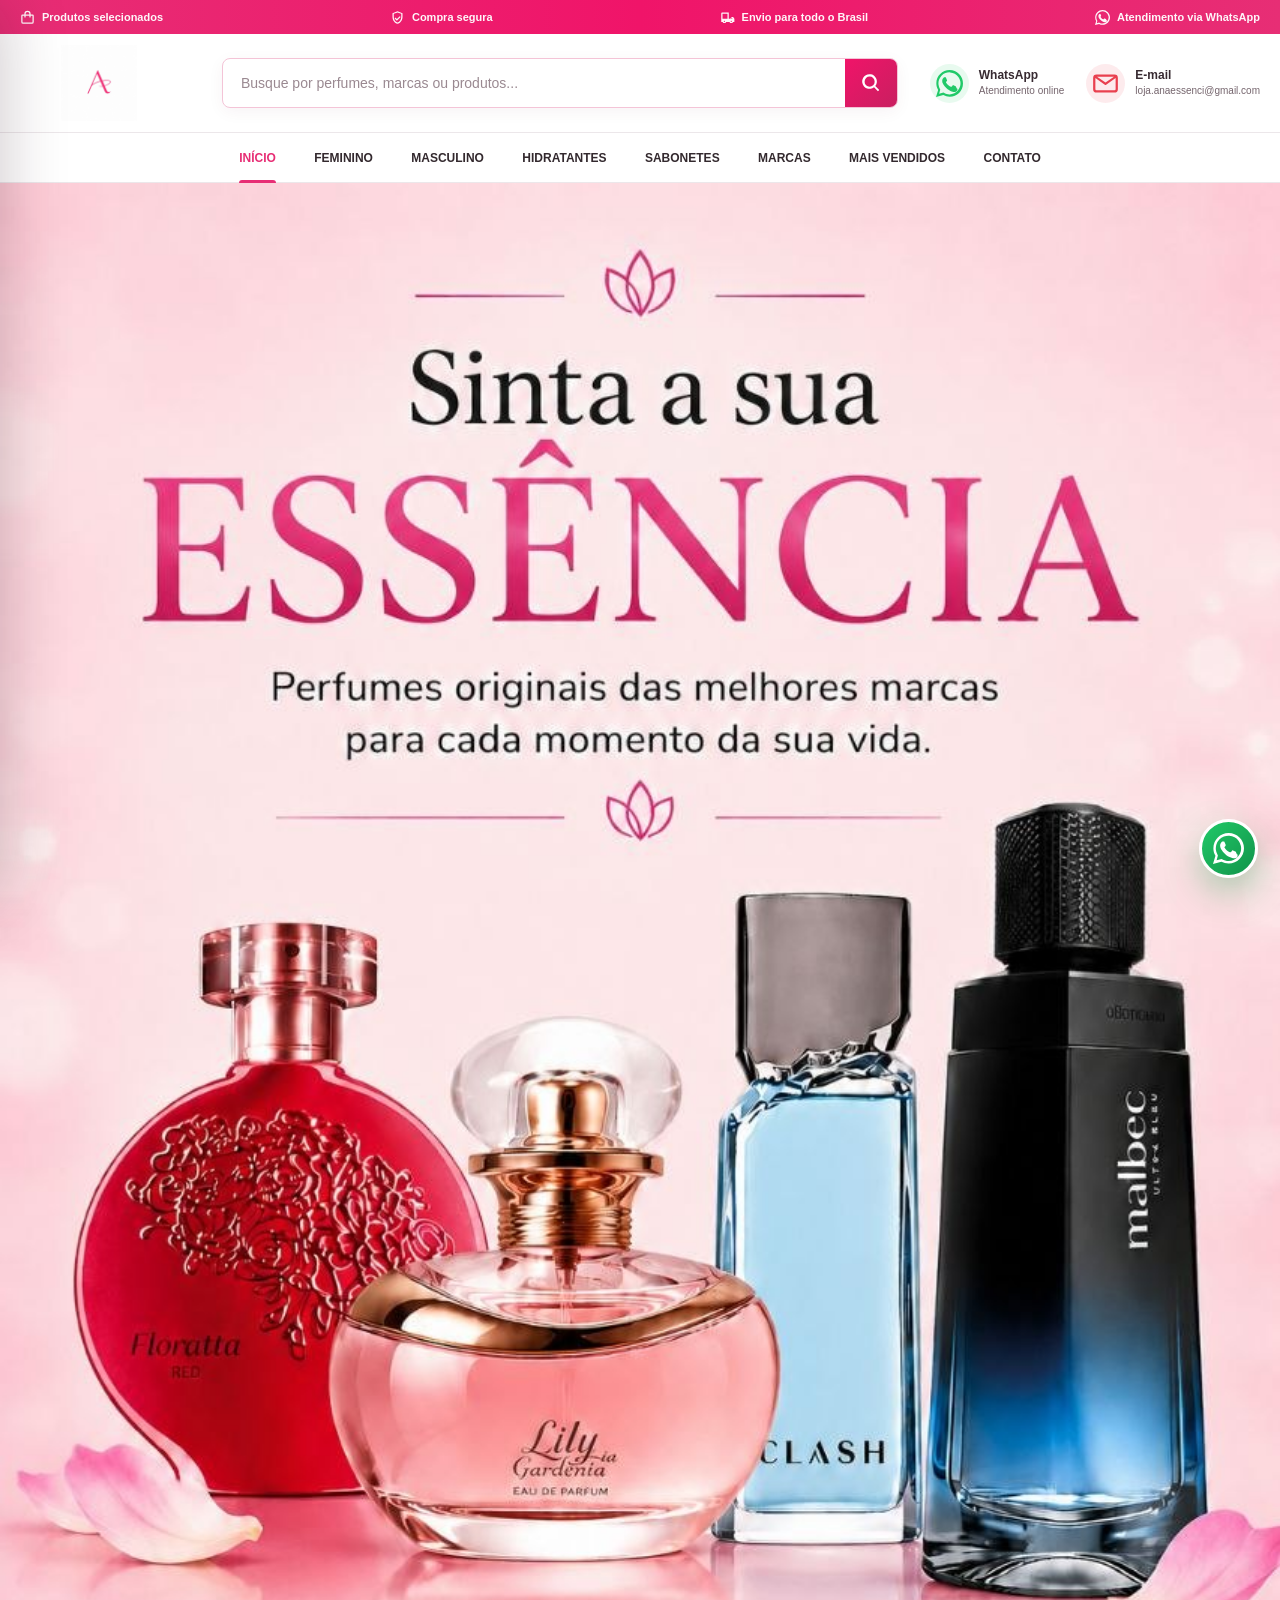
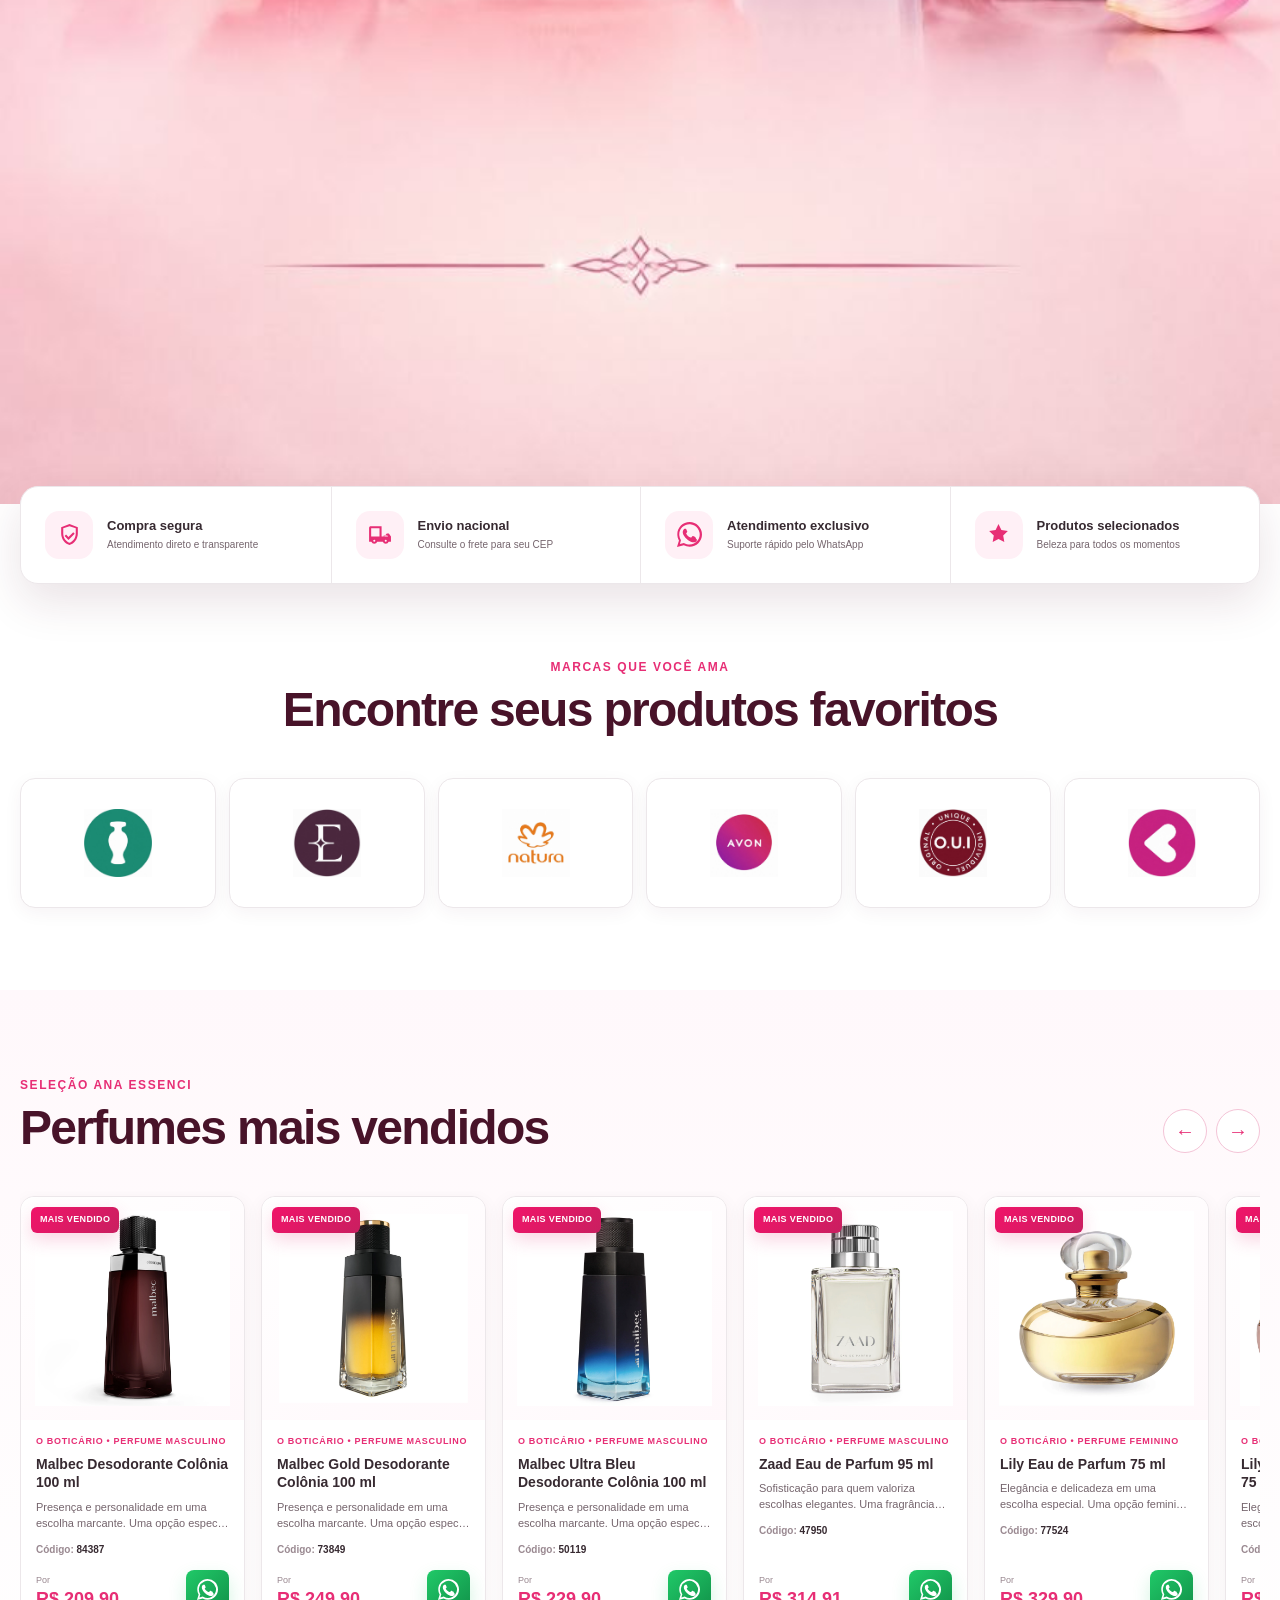
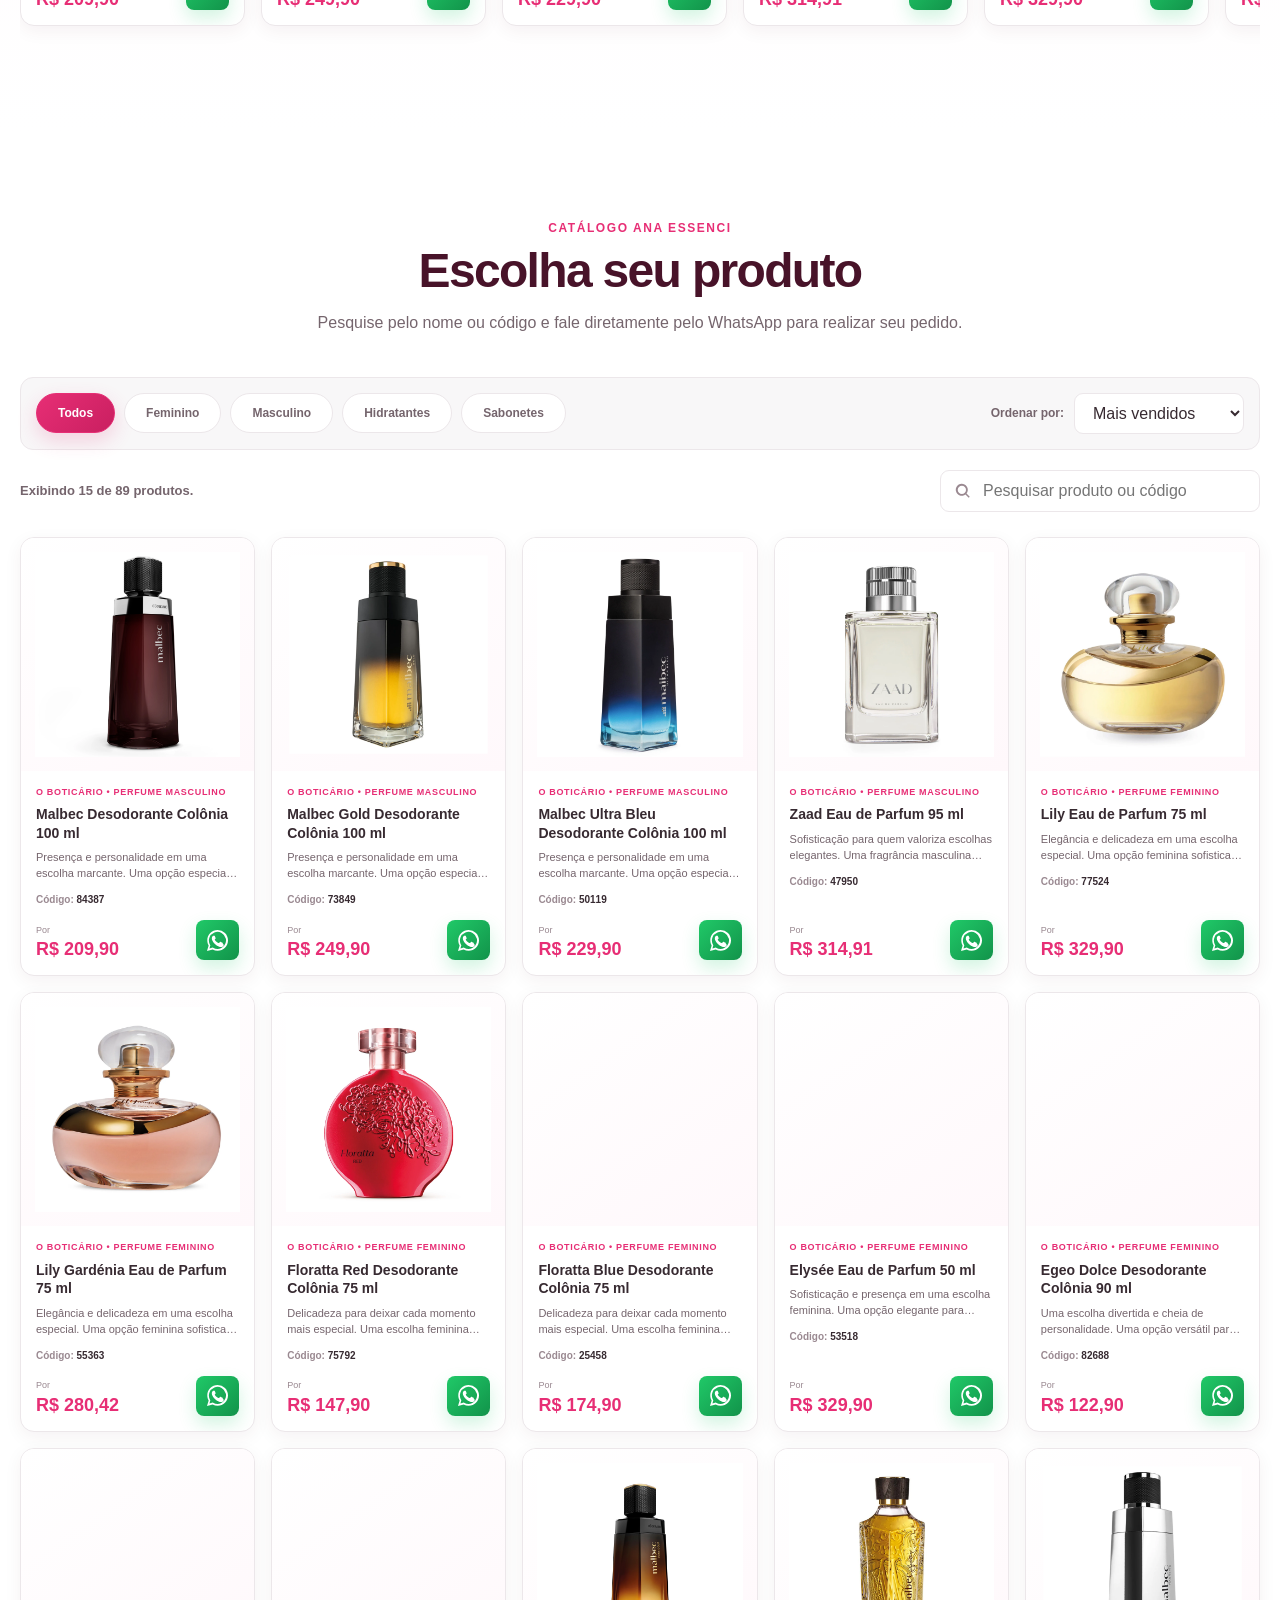
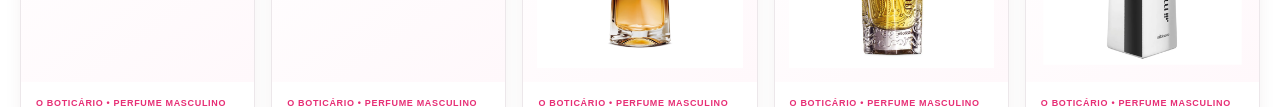
==== commit dc73744d: "beta site" ====
--- a/index.html
+++ b/index.html
@@ -12,16 +12,10 @@
 
   <meta
     name="description"
-    content="Perfumes, hidratantes, sabonetes e cosméticos das melhores marcas. Atendimento personalizado e envio para todo o Brasil."
+    content="Perfumes, hidratantes, sabonetes e cosméticos selecionados. Atendimento personalizado pelo WhatsApp e envio para todo o Brasil."
   >
 
-  <meta
-    name="keywords"
-    content="perfumes, cosméticos, hidratantes, sabonetes, O Boticário, Natura, Avon, Eudora, Ana Essenci"
-  >
-
-  <meta name="author" content="Ana Essenci">
-  <meta name="theme-color" content="#6f2448">
+  <meta name="theme-color" content="#e72e75">
 
   <link
     rel="icon"
@@ -29,42 +23,103 @@
     href="favicon/favicon.ico"
   >
 
-  <link rel="preconnect" href="https://fonts.googleapis.com">
-  <link rel="preconnect" href="https://fonts.gstatic.com" crossorigin>
-
-  <link
-    href="https://fonts.googleapis.com/css2?family=DM+Sans:wght@400;500;600;700&family=Playfair+Display:wght@600;700&display=swap"
-    rel="stylesheet"
-  >
-
   <link rel="stylesheet" href="style.css">
 </head>
 
 <body>
 
-  <!-- Barra de carregamento -->
-  <div class="page-loader" id="pageLoader">
-    <div class="page-loader__content">
-      <img
-        src="logo/logo.jpg"
-        alt="Logo Ana Essenci"
-        class="page-loader__logo"
-      >
-
-      <div class="page-loader__bar">
-        <span></span>
-      </div>
+  <!-- =====================================================
+       BARRA SUPERIOR
+  ====================================================== -->
+
+  <div class="topbar">
+    <div class="container topbar__content">
+
+      <span class="topbar__item">
+        <svg
+          viewBox="0 0 24 24"
+          aria-hidden="true"
+        >
+          <path
+            d="M20 7h-3V6a5 5 0 0 0-10 0v1H4a2 2 0 0 0-2 2v10a3 3 0 0 0 3 3h14a3 3 0 0 0 3-3V9a2 2 0 0 0-2-2ZM9 6a3 3 0 0 1 6 0v1H9V6Zm11 13a1 1 0 0 1-1 1H5a1 1 0 0 1-1-1V9h3v2a1 1 0 0 0 2 0V9h6v2a1 1 0 0 0 2 0V9h3v10Z"
+          />
+        </svg>
+
+        Produtos selecionados
+      </span>
+
+      <span class="topbar__item">
+        <svg
+          viewBox="0 0 24 24"
+          aria-hidden="true"
+        >
+          <path
+            d="M12 2 4 5v6c0 5.1 3.4 9.8 8 11 4.6-1.2 8-5.9 8-11V5l-8-3Zm0 2.1L18 6v5c0 3.9-2.4 7.7-6 8.9C8.4 18.7 6 14.9 6 11V6l6-1.9Zm-1 10.3-2.3-2.3-1.4 1.4L11 17.2l6-6-1.4-1.4-4.6 4.6Z"
+          />
+        </svg>
+
+        Compra segura
+      </span>
+
+      <span class="topbar__item">
+        <svg
+          viewBox="0 0 24 24"
+          aria-hidden="true"
+        >
+          <path
+            d="M3 4h11v10h2.5l2.5-3h2l2 3v5h-2.2a3 3 0 0 1-5.6 0H9.8a3 3 0 0 1-5.6 0H2V6a2 2 0 0 1 1-2Zm1 2v8h8V6H4Zm12 7v1h4.2l-.7-1H16ZM7 17a1 1 0 1 0 0 2 1 1 0 0 0 0-2Zm11 0a1 1 0 1 0 0 2 1 1 0 0 0 0-2Z"
+          />
+        </svg>
+
+        Envio para todo o Brasil
+      </span>
+
+      <a
+        class="topbar__item"
+        href="https://wa.me/message/RFPQVIOKJU7AJ1"
+        target="_blank"
+        rel="noopener noreferrer"
+      >
+        <svg
+          viewBox="0 0 24 24"
+          aria-hidden="true"
+        >
+          <path
+            d="M20.5 3.5A11.8 11.8 0 0 0 12.1 0C5.6 0 .3 5.3.3 11.8c0 2.1.5 4.1 1.6 5.9L0 24l6.5-1.7a11.8 11.8 0 0 0 5.6 1.4h.1C18.7 23.7 24 18.4 24 11.9c0-3.2-1.2-6.1-3.5-8.4Zm-8.4 18.2c-1.8 0-3.6-.5-5.1-1.4l-.4-.2-3.8 1 1-3.7-.2-.4a9.8 9.8 0 1 1 8.5 4.7Zm5.4-7.3c-.3-.1-1.7-.8-2-.9-.3-.1-.5-.1-.7.2-.2.3-.8.9-1 1.1-.2.2-.4.2-.7.1-1.8-.9-3-1.6-4.2-3.7-.3-.5.3-.5.9-1.6.1-.2.1-.4 0-.6l-.9-2.1c-.2-.5-.5-.4-.7-.4h-.6c-.2 0-.6.1-.9.4-.3.3-1.2 1.2-1.2 2.9s1.2 3.3 1.4 3.6c.1.2 2.4 3.7 5.9 5.2 2.2 1 3.1 1 4.2.9.7-.1 1.7-.7 1.9-1.4.2-.7.2-1.3.2-1.4-.1-.1-.3-.2-.6-.3Z"
+          />
+        </svg>
+
+        Atendimento via WhatsApp
+      </a>
+
     </div>
   </div>
 
-  <!-- Cabeçalho -->
+  <!-- =====================================================
+       CABEÇALHO
+  ====================================================== -->
+
   <header class="header" id="header">
-    <div class="container header__content">
+
+    <div class="container header__main">
+
+      <button
+        type="button"
+        class="mobile-menu-button"
+        id="mobileMenuButton"
+        aria-label="Abrir menu"
+        aria-expanded="false"
+        aria-controls="mobileMenu"
+      >
+        <span></span>
+        <span></span>
+        <span></span>
+      </button>
 
       <a
         href="#inicio"
         class="header__logo"
-        aria-label="Ir para o início"
+        aria-label="Ana Essenci - página inicial"
       >
         <img
           src="logo/logo.jpg"
@@ -72,284 +127,529 @@
         >
       </a>
 
-      <nav
-        class="navigation"
-        id="navigation"
-        aria-label="Navegação principal"
-      >
-        <a href="#inicio">Início</a>
-        <a href="#mais-vendidos">Mais vendidos</a>
-        <a href="#catalogo">Produtos</a>
-        <a href="#marcas">Marcas</a>
-        <a href="#atendimento">Atendimento</a>
-      </nav>
-
-      <div class="header__actions">
+      <form
+        class="header-search"
+        id="headerSearchForm"
+        role="search"
+      >
+        <input
+          type="search"
+          id="headerSearchInput"
+          placeholder="Busque por perfumes, marcas ou produtos..."
+          aria-label="Pesquisar produtos"
+          autocomplete="off"
+        >
+
+        <button
+          type="submit"
+          aria-label="Pesquisar"
+        >
+          <svg
+            viewBox="0 0 24 24"
+            aria-hidden="true"
+          >
+            <path
+              d="m21 19.6-4.3-4.3a8 8 0 1 0-1.4 1.4L19.6 21 21 19.6ZM5 10.5a5.5 5.5 0 1 1 11 0 5.5 5.5 0 0 1-11 0Z"
+            />
+          </svg>
+        </button>
+      </form>
+
+      <div class="header__contacts">
+
         <a
-          href="#"
-          class="header__whatsapp js-whatsapp-geral"
+          href="https://wa.me/message/RFPQVIOKJU7AJ1"
+          class="header-contact header-contact--whatsapp"
           target="_blank"
           rel="noopener noreferrer"
         >
-          <img
-            src="icons/whatsapp.png"
-            alt=""
-          >
-
-          <span>WhatsApp</span>
-        </a>
-
-        <button
-          type="button"
-          class="menu-button"
-          id="menuButton"
-          aria-label="Abrir menu"
-          aria-expanded="false"
-          aria-controls="navigation"
-        >
-          <span></span>
-          <span></span>
-          <span></span>
-        </button>
+          <span class="header-contact__icon">
+            <svg
+              viewBox="0 0 24 24"
+              aria-hidden="true"
+            >
+              <path
+                d="M20.5 3.5A11.8 11.8 0 0 0 12.1 0C5.6 0 .3 5.3.3 11.8c0 2.1.5 4.1 1.6 5.9L0 24l6.5-1.7a11.8 11.8 0 0 0 5.6 1.4h.1C18.7 23.7 24 18.4 24 11.9c0-3.2-1.2-6.1-3.5-8.4Zm-8.4 18.2c-1.8 0-3.6-.5-5.1-1.4l-.4-.2-3.8 1 1-3.7-.2-.4a9.8 9.8 0 1 1 8.5 4.7Zm5.4-7.3c-.3-.1-1.7-.8-2-.9-.3-.1-.5-.1-.7.2-.2.3-.8.9-1 1.1-.2.2-.4.2-.7.1-1.8-.9-3-1.6-4.2-3.7-.3-.5.3-.5.9-1.6.1-.2.1-.4 0-.6l-.9-2.1c-.2-.5-.5-.4-.7-.4h-.6c-.2 0-.6.1-.9.4-.3.3-1.2 1.2-1.2 2.9s1.2 3.3 1.4 3.6c.1.2 2.4 3.7 5.9 5.2 2.2 1 3.1 1 4.2.9.7-.1 1.7-.7 1.9-1.4.2-.7.2-1.3.2-1.4-.1-.1-.3-.2-.6-.3Z"
+              />
+            </svg>
+          </span>
+
+          <span class="header-contact__text">
+            <strong>WhatsApp</strong>
+            <small>Atendimento online</small>
+          </span>
+        </a>
+
+        <a
+          href="mailto:loja.anaessenci@gmail.com?subject=Atendimento%20-%20Ana%20Essenci"
+          class="header-contact header-contact--email"
+        >
+          <span class="header-contact__icon">
+            <svg
+              viewBox="0 0 24 24"
+              aria-hidden="true"
+            >
+              <path
+                d="M20 4H4a3 3 0 0 0-3 3v10a3 3 0 0 0 3 3h16a3 3 0 0 0 3-3V7a3 3 0 0 0-3-3Zm-.5 2L12 11.2 4.5 6h15ZM3 17V7.2l8.4 5.8a1 1 0 0 0 1.2 0L21 7.2V17a1 1 0 0 1-1 1H4a1 1 0 0 1-1-1Z"
+              />
+            </svg>
+          </span>
+
+          <span class="header-contact__text">
+            <strong>E-mail</strong>
+            <small>loja.anaessenci@gmail.com</small>
+          </span>
+        </a>
+
       </div>
 
     </div>
+
+    <!-- Navegação no computador -->
+
+    <nav
+      class="desktop-navigation"
+      aria-label="Navegação principal"
+    >
+      <div class="container desktop-navigation__content">
+
+        <a
+          href="#inicio"
+          class="is-active"
+        >
+          Início
+        </a>
+
+        <a
+          href="#catalogo"
+          data-category-link="feminino"
+        >
+          Feminino
+        </a>
+
+        <a
+          href="#catalogo"
+          data-category-link="masculino"
+        >
+          Masculino
+        </a>
+
+        <a
+          href="#catalogo"
+          data-category-link="hidratantes"
+        >
+          Hidratantes
+        </a>
+
+        <a
+          href="#catalogo"
+          data-category-link="sabonetes"
+        >
+          Sabonetes
+        </a>
+
+        <a href="#marcas">
+          Marcas
+        </a>
+
+        <a href="#destaques">
+          Mais vendidos
+        </a>
+
+        <a href="#atendimento">
+          Contato
+        </a>
+
+      </div>
+    </nav>
+
   </header>
 
+  <!-- =====================================================
+       MENU DO CELULAR
+  ====================================================== -->
+
+  <div
+    class="mobile-menu-overlay"
+    id="mobileMenuOverlay"
+  ></div>
+
+  <aside
+    class="mobile-menu"
+    id="mobileMenu"
+    aria-hidden="true"
+  >
+    <div class="mobile-menu__header">
+
+      <img
+        src="logo/logo.jpg"
+        alt="Ana Essenci"
+      >
+
+      <button
+        type="button"
+        id="mobileMenuClose"
+        aria-label="Fechar menu"
+      >
+        ×
+      </button>
+
+    </div>
+
+    <nav aria-label="Menu para celular">
+
+      <a href="#inicio">
+        Início
+      </a>
+
+      <a
+        href="#catalogo"
+        data-category-link="feminino"
+      >
+        Perfumes femininos
+      </a>
+
+      <a
+        href="#catalogo"
+        data-category-link="masculino"
+      >
+        Perfumes masculinos
+      </a>
+
+      <a
+        href="#catalogo"
+        data-category-link="hidratantes"
+      >
+        Hidratantes
+      </a>
+
+      <a
+        href="#catalogo"
+        data-category-link="sabonetes"
+      >
+        Sabonetes
+      </a>
+
+      <a href="#marcas">
+        Marcas
+      </a>
+
+      <a href="#destaques">
+        Mais vendidos
+      </a>
+
+      <a href="#atendimento">
+        Atendimento
+      </a>
+
+    </nav>
+
+    <div class="mobile-menu__support">
+
+      <a
+        href="https://wa.me/message/RFPQVIOKJU7AJ1"
+        target="_blank"
+        rel="noopener noreferrer"
+        class="mobile-support mobile-support--whatsapp"
+      >
+        <svg
+          viewBox="0 0 24 24"
+          aria-hidden="true"
+        >
+          <path
+            d="M20.5 3.5A11.8 11.8 0 0 0 12.1 0C5.6 0 .3 5.3.3 11.8c0 2.1.5 4.1 1.6 5.9L0 24l6.5-1.7a11.8 11.8 0 0 0 5.6 1.4h.1C18.7 23.7 24 18.4 24 11.9c0-3.2-1.2-6.1-3.5-8.4Zm-8.4 18.2c-1.8 0-3.6-.5-5.1-1.4l-.4-.2-3.8 1 1-3.7-.2-.4a9.8 9.8 0 1 1 8.5 4.7Zm5.4-7.3c-.3-.1-1.7-.8-2-.9-.3-.1-.5-.1-.7.2-.2.3-.8.9-1 1.1-.2.2-.4.2-.7.1-1.8-.9-3-1.6-4.2-3.7-.3-.5.3-.5.9-1.6.1-.2.1-.4 0-.6l-.9-2.1c-.2-.5-.5-.4-.7-.4h-.6c-.2 0-.6.1-.9.4-.3.3-1.2 1.2-1.2 2.9s1.2 3.3 1.4 3.6c.1.2 2.4 3.7 5.9 5.2 2.2 1 3.1 1 4.2.9.7-.1 1.7-.7 1.9-1.4.2-.7.2-1.3.2-1.4-.1-.1-.3-.2-.6-.3Z"
+          />
+        </svg>
+
+        WhatsApp
+      </a>
+
+      <a
+        href="mailto:loja.anaessenci@gmail.com?subject=Atendimento%20-%20Ana%20Essenci"
+        class="mobile-support mobile-support--email"
+      >
+        <svg
+          viewBox="0 0 24 24"
+          aria-hidden="true"
+        >
+          <path
+            d="M20 4H4a3 3 0 0 0-3 3v10a3 3 0 0 0 3 3h16a3 3 0 0 0 3-3V7a3 3 0 0 0-3-3Zm-.5 2L12 11.2 4.5 6h15ZM3 17V7.2l8.4 5.8a1 1 0 0 0 1.2 0L21 7.2V17a1 1 0 0 1-1 1H4a1 1 0 0 1-1-1Z"
+          />
+        </svg>
+
+        E-mail
+      </a>
+
+    </div>
+  </aside>
+
   <main>
 
-    <!-- Banner principal -->
+    <!-- ===================================================
+         BANNER
+    ==================================================== -->
+
     <section
       class="hero"
       id="inicio"
-      aria-label="Apresentação da Ana Essenci"
     >
-      <div class="hero__banner">
-
-        <picture>
-          <source
-            media="(max-width: 700px)"
-            srcset="banners/banner-mobile.jpg"
-          >
-
-          <img
-            src="banners/banner-desktop.jpg"
-            alt="Ana Essenci - perfumes, cosméticos e cuidados pessoais"
-            class="hero__image"
-          >
-        </picture>
-
-        <div class="hero__overlay"></div>
-
-        <div class="container hero__content">
-          <div class="hero__text">
-
-            <span class="hero__eyebrow">
-              Perfumes e cuidados pessoais
-            </span>
-
-            <h1>
-              Beleza, cuidado e fragrâncias para todos os momentos.
-            </h1>
-
-            <p>
-              Encontre perfumes, hidratantes, sabonetes e cosméticos
-              selecionados das marcas que você ama.
-            </p>
-
-            <div class="hero__buttons">
-
-              <a
-                href="#catalogo"
-                class="button button--primary"
-              >
-                Ver produtos
-              </a>
-
-              <a
-                href="#"
-                class="button button--whatsapp js-whatsapp-geral"
-                target="_blank"
-                rel="noopener noreferrer"
-              >
-                <img
-                  src="icons/whatsapp.png"
-                  alt=""
-                >
-
-                Comprar pelo WhatsApp
-              </a>
-
-            </div>
-
-            <div class="hero__benefits">
-              <span>Atendimento personalizado</span>
-              <span>Envio para todo o Brasil</span>
-              <span>Produtos selecionados</span>
-            </div>
-
-          </div>
-        </div>
-
-        <div class="hero__scroll">
-          <span>Descubra mais</span>
-          <div class="hero__scroll-line"></div>
-        </div>
-
-      </div>
+      <picture class="hero__picture">
+
+        <source
+          media="(max-width: 700px)"
+          srcset="banners/banner-mobile.jpg"
+        >
+
+        <img
+          src="banners/banner-desktop.jpg"
+          alt="Ana Essenci - perfumes, cosméticos e cuidados pessoais"
+          class="hero__image"
+        >
+
+      </picture>
     </section>
 
-    <!-- Introdução -->
-    <section class="introduction">
-      <div class="container introduction__grid">
-
-        <div class="introduction__content reveal">
-          <span class="section-eyebrow">
-            Conheça a Ana Essenci
-          </span>
-
-          <h2>
-            Produtos escolhidos para valorizar sua beleza e seu cuidado.
-          </h2>
-
-          <p>
-            Trabalhamos com perfumes femininos, perfumes masculinos,
-            hidratantes, sabonetes, cosméticos e opções para presentear.
-          </p>
-
-          <p>
-            Consulte a disponibilidade diretamente pelo WhatsApp e receba
-            atendimento personalizado antes de finalizar seu pedido.
-          </p>
-        </div>
-
-        <div class="introduction__numbers reveal">
-
-          <article>
-            <strong>80+</strong>
-            <span>Produtos cadastrados</span>
-          </article>
-
-          <article>
-            <strong>6</strong>
-            <span>Grandes marcas</span>
-          </article>
-
-          <article>
-            <strong>Brasil</strong>
-            <span>Envios para todo o país</span>
-          </article>
-
-        </div>
+    <!-- ===================================================
+         BENEFÍCIOS
+    ==================================================== -->
+
+    <section
+      class="benefits"
+      aria-label="Vantagens da Ana Essenci"
+    >
+      <div class="container benefits__grid">
+
+        <article class="benefit-card">
+
+          <span class="benefit-card__icon">
+            <svg
+              viewBox="0 0 24 24"
+              aria-hidden="true"
+            >
+              <path
+                d="M12 2 4 5v6c0 5.1 3.4 9.8 8 11 4.6-1.2 8-5.9 8-11V5l-8-3Zm0 2.1L18 6v5c0 3.9-2.4 7.7-6 8.9C8.4 18.7 6 14.9 6 11V6l6-1.9Zm-1 10.3-2.3-2.3-1.4 1.4L11 17.2l6-6-1.4-1.4-4.6 4.6Z"
+              />
+            </svg>
+          </span>
+
+          <span>
+            <strong>Compra segura</strong>
+            <small>Atendimento direto e transparente</small>
+          </span>
+
+        </article>
+
+        <article class="benefit-card">
+
+          <span class="benefit-card__icon">
+            <svg
+              viewBox="0 0 24 24"
+              aria-hidden="true"
+            >
+              <path
+                d="M3 4h11v10h2.5l2.5-3h2l2 3v5h-2.2a3 3 0 0 1-5.6 0H9.8a3 3 0 0 1-5.6 0H2V6a2 2 0 0 1 1-2Zm1 2v8h8V6H4Zm12 7v1h4.2l-.7-1H16ZM7 17a1 1 0 1 0 0 2 1 1 0 0 0 0-2Zm11 0a1 1 0 1 0 0 2 1 1 0 0 0 0-2Z"
+              />
+            </svg>
+          </span>
+
+          <span>
+            <strong>Envio nacional</strong>
+            <small>Consulte o frete para seu CEP</small>
+          </span>
+
+        </article>
+
+        <article class="benefit-card">
+
+          <span class="benefit-card__icon">
+            <svg
+              viewBox="0 0 24 24"
+              aria-hidden="true"
+            >
+              <path
+                d="M20.5 3.5A11.8 11.8 0 0 0 12.1 0C5.6 0 .3 5.3.3 11.8c0 2.1.5 4.1 1.6 5.9L0 24l6.5-1.7a11.8 11.8 0 0 0 5.6 1.4h.1C18.7 23.7 24 18.4 24 11.9c0-3.2-1.2-6.1-3.5-8.4Zm-8.4 18.2c-1.8 0-3.6-.5-5.1-1.4l-.4-.2-3.8 1 1-3.7-.2-.4a9.8 9.8 0 1 1 8.5 4.7Zm5.4-7.3c-.3-.1-1.7-.8-2-.9-.3-.1-.5-.1-.7.2-.2.3-.8.9-1 1.1-.2.2-.4.2-.7.1-1.8-.9-3-1.6-4.2-3.7-.3-.5.3-.5.9-1.6.1-.2.1-.4 0-.6l-.9-2.1c-.2-.5-.5-.4-.7-.4h-.6c-.2 0-.6.1-.9.4-.3.3-1.2 1.2-1.2 2.9s1.2 3.3 1.4 3.6c.1.2 2.4 3.7 5.9 5.2 2.2 1 3.1 1 4.2.9.7-.1 1.7-.7 1.9-1.4.2-.7.2-1.3.2-1.4-.1-.1-.3-.2-.6-.3Z"
+              />
+            </svg>
+          </span>
+
+          <span>
+            <strong>Atendimento exclusivo</strong>
+            <small>Suporte rápido pelo WhatsApp</small>
+          </span>
+
+        </article>
+
+        <article class="benefit-card">
+
+          <span class="benefit-card__icon">
+            <svg
+              viewBox="0 0 24 24"
+              aria-hidden="true"
+            >
+              <path
+                d="m12 2 2.8 5.7L21 8.6l-4.5 4.4 1.1 6.2-5.6-2.9-5.6 2.9 1.1-6.2L3 8.6l6.2-.9L12 2Z"
+              />
+            </svg>
+          </span>
+
+          <span>
+            <strong>Produtos selecionados</strong>
+            <small>Beleza para todos os momentos</small>
+          </span>
+
+        </article>
 
       </div>
     </section>
 
-    <!-- Mais vendidos -->
+    <!-- ===================================================
+         MARCAS
+    ==================================================== -->
+
     <section
-      class="best-sellers section"
-      id="mais-vendidos"
+      class="brands section"
+      id="marcas"
     >
       <div class="container">
 
-        <div class="section-heading reveal">
-          <div>
-            <span class="section-eyebrow">
-              Seleção especial
-            </span>
-
+        <header class="section-title">
+          <span>Marcas que você ama</span>
+          <h2>Encontre seus produtos favoritos</h2>
+        </header>
+
+        <div class="brands__track">
+
+          <article class="brand-card">
+            <img
+              src="marcas/boticario.webp"
+              alt="O Boticário"
+              loading="lazy"
+            >
+          </article>
+
+          <article class="brand-card">
+            <img
+              src="marcas/eudora.webp"
+              alt="Eudora"
+              loading="lazy"
+            >
+          </article>
+
+          <article class="brand-card">
+            <img
+              src="marcas/natura.webp"
+              alt="Natura"
+              loading="lazy"
+            >
+          </article>
+
+          <article class="brand-card">
+            <img
+              src="marcas/avon.webp"
+              alt="Avon"
+              loading="lazy"
+            >
+          </article>
+
+          <article class="brand-card">
+            <img
+              src="marcas/oui.webp"
+              alt="O.U.i"
+              loading="lazy"
+            >
+          </article>
+
+          <article class="brand-card">
+            <img
+              src="marcas/quem-disse-berenice.webp"
+              alt="Quem Disse, Berenice?"
+              loading="lazy"
+            >
+          </article>
+
+        </div>
+
+      </div>
+    </section>
+
+    <!-- ===================================================
+         DESTAQUES
+    ==================================================== -->
+
+    <section
+      class="featured section"
+      id="destaques"
+    >
+      <div class="container">
+
+        <div class="section-heading">
+
+          <header class="section-title section-title--left">
+            <span>Seleção Ana Essenci</span>
             <h2>Perfumes mais vendidos</h2>
-
-            <p>
-              Conheça dez fragrâncias que fazem sucesso entre nossos clientes.
-            </p>
-          </div>
-
-          <div class="carousel-controls">
+          </header>
+
+          <div class="slider-controls">
+
             <button
               type="button"
-              class="carousel-button"
-              id="carouselPrevious"
-              aria-label="Ver produtos anteriores"
-            >
-              &#8592;
+              id="featuredPrevious"
+              aria-label="Produtos anteriores"
+            >
+              ←
             </button>
 
             <button
               type="button"
-              class="carousel-button"
-              id="carouselNext"
-              aria-label="Ver próximos produtos"
-            >
-              &#8594;
+              id="featuredNext"
+              aria-label="Próximos produtos"
+            >
+              →
             </button>
+
           </div>
+
         </div>
 
-        <div class="carousel-wrapper reveal">
-
-          <div
-            class="products-carousel"
-            id="productsCarousel"
-            aria-label="Carrossel de perfumes mais vendidos"
-          >
-            <!-- Os 10 produtos serão inseridos pelo script.js -->
-          </div>
-
-          <div
-            class="carousel-indicators"
-            id="carouselIndicators"
-            aria-hidden="true"
-          ></div>
-
+        <div
+          class="featured__track"
+          id="featuredProducts"
+        >
+          <!-- Produtos adicionados pelo script.js -->
         </div>
 
       </div>
     </section>
 
-    <!-- Catálogo -->
+    <!-- ===================================================
+         CATÁLOGO
+    ==================================================== -->
+
     <section
       class="catalog section"
       id="catalogo"
     >
       <div class="container">
 
-        <div class="section-heading section-heading--center reveal">
-          <span class="section-eyebrow">
-            Nosso catálogo
-          </span>
-
-          <h2>Encontre o produto ideal</h2>
+        <header class="section-title">
+          <span>Catálogo Ana Essenci</span>
+          <h2>Escolha seu produto</h2>
 
           <p>
-            Pesquise pelo nome, código ou escolha uma categoria.
+            Pesquise pelo nome ou código e fale diretamente
+            pelo WhatsApp para realizar seu pedido.
           </p>
-        </div>
-
-        <div class="catalog-toolbar reveal">
-
-          <div class="search-box">
-            <span class="search-box__icon" aria-hidden="true">
-              &#128269;
-            </span>
-
-            <input
-              type="search"
-              id="productSearch"
-              placeholder="Pesquisar produto ou código..."
-              autocomplete="off"
-              aria-label="Pesquisar produtos"
-            >
-          </div>
+        </header>
+
+        <div class="catalog-toolbar">
 
           <div
-            class="category-filters"
-            id="categoryFilters"
-            aria-label="Filtrar produtos por categoria"
+            class="catalog-filters"
+            id="catalogFilters"
           >
             <button
               type="button"
-              class="filter-button is-active"
+              class="catalog-filter is-active"
               data-category="todos"
             >
               Todos
@@ -357,23 +657,23 @@
 
             <button
               type="button"
-              class="filter-button"
-              data-category="masculino"
-            >
-              Masculinos
+              class="catalog-filter"
+              data-category="feminino"
+            >
+              Feminino
             </button>
 
             <button
               type="button"
-              class="filter-button"
-              data-category="feminino"
-            >
-              Femininos
+              class="catalog-filter"
+              data-category="masculino"
+            >
+              Masculino
             </button>
 
             <button
               type="button"
-              class="filter-button"
+              class="catalog-filter"
               data-category="hidratantes"
             >
               Hidratantes
@@ -381,41 +681,79 @@
 
             <button
               type="button"
-              class="filter-button"
+              class="catalog-filter"
               data-category="sabonetes"
             >
               Sabonetes
             </button>
           </div>
 
+          <div class="catalog-sort">
+
+            <label for="catalogOrder">
+              Ordenar por:
+            </label>
+
+            <select id="catalogOrder">
+              <option value="padrao">
+                Mais vendidos
+              </option>
+
+              <option value="nome">
+                Nome: A–Z
+              </option>
+
+              <option value="menor-preco">
+                Menor preço
+              </option>
+
+              <option value="maior-preco">
+                Maior preço
+              </option>
+            </select>
+
+          </div>
+
         </div>
 
-        <div class="catalog-result-info reveal">
-          <p id="catalogResultText">
+        <div class="catalog-information">
+
+          <p id="catalogCount">
             Carregando produtos...
           </p>
 
-          <select
-            id="productOrder"
-            aria-label="Ordenar produtos"
-          >
-            <option value="padrao">Ordenar por</option>
-            <option value="nome-az">Nome: A–Z</option>
-            <option value="preco-menor">Menor preço</option>
-            <option value="preco-maior">Maior preço</option>
-          </select>
+          <div class="catalog-search">
+
+            <svg
+              viewBox="0 0 24 24"
+              aria-hidden="true"
+            >
+              <path
+                d="m21 19.6-4.3-4.3a8 8 0 1 0-1.4 1.4L19.6 21 21 19.6ZM5 10.5a5.5 5.5 0 1 1 11 0 5.5 5.5 0 0 1-11 0Z"
+              />
+            </svg>
+
+            <input
+              type="search"
+              id="catalogSearch"
+              placeholder="Pesquisar produto ou código"
+              autocomplete="off"
+            >
+
+          </div>
+
         </div>
 
         <div
           class="products-grid"
           id="productsGrid"
         >
-          <!-- Os produtos serão inseridos pelo script.js -->
+          <!-- Produtos adicionados pelo script.js -->
         </div>
 
         <div
-          class="empty-results"
-          id="emptyResults"
+          class="catalog-empty"
+          id="catalogEmpty"
           hidden
         >
           <h3>Nenhum produto encontrado</h3>
@@ -426,198 +764,111 @@
 
           <button
             type="button"
-            class="button button--secondary"
-            id="clearFilters"
+            id="clearCatalogFilters"
           >
             Limpar pesquisa
           </button>
         </div>
 
-        <div class="catalog-load-more">
+        <div class="catalog-more">
           <button
             type="button"
-            class="button button--secondary"
             id="loadMoreProducts"
           >
-            Mostrar mais produtos
+            Ver mais produtos
           </button>
         </div>
 
       </div>
     </section>
 
-    <!-- Marcas -->
+    <!-- ===================================================
+         ATENDIMENTO
+    ==================================================== -->
+
     <section
-      class="brands section"
-      id="marcas"
-    >
-      <div class="container">
-
-        <div class="section-heading section-heading--center reveal">
-          <span class="section-eyebrow">
-            Marcas
-          </span>
-
-          <h2>Trabalhamos com grandes nomes da beleza</h2>
-
-          <p>
-            Uma seleção multimarcas para você encontrar diferentes
-            fragrâncias e cuidados em um só lugar.
-          </p>
-        </div>
-
-        <div class="brands__grid">
-
-          <article class="brand-card reveal">
-            <img
-              src="marcas/boticario.webp"
-              alt="O Boticário"
-              loading="lazy"
-            >
-          </article>
-
-          <article class="brand-card reveal">
-            <img
-              src="marcas/natura.webp"
-              alt="Natura"
-              loading="lazy"
-            >
-          </article>
-
-          <article class="brand-card reveal">
-            <img
-              src="marcas/avon.webp"
-              alt="Avon"
-              loading="lazy"
-            >
-          </article>
-
-          <article class="brand-card reveal">
-            <img
-              src="marcas/eudora.webp"
-              alt="Eudora"
-              loading="lazy"
-            >
-          </article>
-
-          <article class="brand-card reveal">
-            <img
-              src="marcas/quem-disse-berenice.webp"
-              alt="Quem Disse, Berenice?"
-              loading="lazy"
-            >
-          </article>
-
-          <article class="brand-card reveal">
-            <img
-              src="marcas/oui.webp"
-              alt="O.U.i"
-              loading="lazy"
-            >
-          </article>
-
-        </div>
-
-      </div>
-    </section>
-
-    <!-- Atendimento -->
-    <section
-      class="service section"
+      class="support section"
       id="atendimento"
     >
       <div class="container">
 
-        <div class="section-heading section-heading--center reveal">
-          <span class="section-eyebrow">
-            Atendimento
-          </span>
-
-          <h2>Estamos aqui para ajudar</h2>
+        <header class="section-title">
+          <span>Fale com a Ana Essenci</span>
+          <h2>Atendimento rápido e personalizado</h2>
 
           <p>
-            Consulte produtos, tire dúvidas e solicite suporte.
+            Consulte disponibilidade, pagamento, frete e entrega.
           </p>
-        </div>
-
-        <div class="service__grid">
-
-          <article class="contact-card reveal">
-
-            <div class="contact-card__icon contact-card__icon--whatsapp">
-              <img
-                src="icons/whatsapp.png"
-                alt=""
+        </header>
+
+        <div class="support__grid">
+
+          <article class="support-card support-card--whatsapp">
+
+            <div class="support-card__icon">
+              <svg
+                viewBox="0 0 24 24"
+                aria-hidden="true"
               >
+                <path
+                  d="M20.5 3.5A11.8 11.8 0 0 0 12.1 0C5.6 0 .3 5.3.3 11.8c0 2.1.5 4.1 1.6 5.9L0 24l6.5-1.7a11.8 11.8 0 0 0 5.6 1.4h.1C18.7 23.7 24 18.4 24 11.9c0-3.2-1.2-6.1-3.5-8.4Zm-8.4 18.2c-1.8 0-3.6-.5-5.1-1.4l-.4-.2-3.8 1 1-3.7-.2-.4a9.8 9.8 0 1 1 8.5 4.7Zm5.4-7.3c-.3-.1-1.7-.8-2-.9-.3-.1-.5-.1-.7.2-.2.3-.8.9-1 1.1-.2.2-.4.2-.7.1-1.8-.9-3-1.6-4.2-3.7-.3-.5.3-.5.9-1.6.1-.2.1-.4 0-.6l-.9-2.1c-.2-.5-.5-.4-.7-.4h-.6c-.2 0-.6.1-.9.4-.3.3-1.2 1.2-1.2 2.9s1.2 3.3 1.4 3.6c.1.2 2.4 3.7 5.9 5.2 2.2 1 3.1 1 4.2.9.7-.1 1.7-.7 1.9-1.4.2-.7.2-1.3.2-1.4-.1-.1-.3-.2-.6-.3Z"
+                />
+              </svg>
             </div>
 
-            <div class="contact-card__content">
-              <span class="contact-card__label">
-                Compras e atendimento
-              </span>
+            <div class="support-card__content">
+              <span>Compras e dúvidas</span>
 
               <h3>WhatsApp</h3>
 
               <p>
-                Consulte disponibilidade, preço, formas de pagamento
-                e opções de envio.
+                Converse diretamente para consultar produtos,
+                preços, formas de pagamento e entrega.
               </p>
 
               <a
-                href="#"
-                class="contact-card__button contact-card__button--whatsapp js-whatsapp-geral"
+                href="https://wa.me/message/RFPQVIOKJU7AJ1"
                 target="_blank"
                 rel="noopener noreferrer"
               >
-                <img
-                  src="icons/whatsapp.png"
-                  alt=""
-                >
-
                 Conversar no WhatsApp
               </a>
             </div>
 
           </article>
 
-          <article class="contact-card reveal">
-
-            <div class="contact-card__icon contact-card__icon--gmail">
-              <img
-                src="icons/gmail.png"
-                alt=""
+          <article class="support-card support-card--email">
+
+            <div class="support-card__icon">
+              <svg
+                viewBox="0 0 24 24"
+                aria-hidden="true"
               >
+                <path
+                  d="M20 4H4a3 3 0 0 0-3 3v10a3 3 0 0 0 3 3h16a3 3 0 0 0 3-3V7a3 3 0 0 0-3-3Zm-.5 2L12 11.2 4.5 6h15ZM3 17V7.2l8.4 5.8a1 1 0 0 0 1.2 0L21 7.2V17a1 1 0 0 1-1 1H4a1 1 0 0 1-1-1Z"
+                />
+              </svg>
             </div>
 
-            <div class="contact-card__content">
-              <span class="contact-card__label">
-                Dúvidas e suporte
-              </span>
+            <div class="support-card__content">
+              <span>Suporte e solicitações</span>
 
               <h3>E-mail</h3>
 
               <p>
-                Entre em contato para dúvidas, solicitações ou suporte
-                relacionado ao seu atendimento.
+                Envie dúvidas, solicitações relacionadas a pedidos,
+                entregas, trocas ou devoluções.
               </p>
 
               <a
-                href="#"
-                class="contact-card__button contact-card__button--gmail js-gmail-link"
-                target="_blank"
-                rel="noopener noreferrer"
+                href="mailto:loja.anaessenci@gmail.com?subject=Suporte%20-%20Ana%20Essenci"
               >
-                <img
-                  src="icons/gmail.png"
-                  alt=""
-                >
-
                 Enviar e-mail
               </a>
 
-              <span class="contact-card__email">
+              <small>
                 loja.anaessenci@gmail.com
-              </span>
+              </small>
             </div>
 
           </article>
@@ -627,58 +878,21 @@
       </div>
     </section>
 
-    <!-- Chamada final -->
-    <section class="final-call">
-      <div class="container">
-
-        <div class="final-call__content reveal">
-
-          <div>
-            <span class="section-eyebrow section-eyebrow--light">
-              Ana Essenci
-            </span>
-
-            <h2>
-              Encontrou o produto que combina com você?
-            </h2>
-
-            <p>
-              Fale pelo WhatsApp e confirme disponibilidade,
-              pagamento e entrega.
-            </p>
-          </div>
-
-          <a
-            href="#"
-            class="button button--light js-whatsapp-geral"
-            target="_blank"
-            rel="noopener noreferrer"
-          >
-            <img
-              src="icons/whatsapp.png"
-              alt=""
-            >
-
-            Fazer meu pedido
-          </a>
-
-        </div>
-
-      </div>
-    </section>
-
   </main>
 
-  <!-- Rodapé -->
+  <!-- =====================================================
+       RODAPÉ — SEM LOCALIZAÇÃO E SEM MAPA
+  ====================================================== -->
+
   <footer class="footer">
-    <div class="container footer__top">
+
+    <div class="container footer__content">
 
       <div class="footer__brand">
 
         <img
           src="logo/logo.jpg"
           alt="Ana Essenci"
-          class="footer__logo"
         >
 
         <p>
@@ -686,19 +900,40 @@
           para diferentes estilos e momentos.
         </p>
 
+        <p class="footer__independent">
+          Revendedora multimarcas independente.
+        </p>
+
       </div>
 
       <div class="footer__column">
+
         <h3>Navegação</h3>
 
-        <a href="#inicio">Início</a>
-        <a href="#mais-vendidos">Mais vendidos</a>
-        <a href="#catalogo">Produtos</a>
-        <a href="#marcas">Marcas</a>
-        <a href="#atendimento">Atendimento</a>
+        <a href="#inicio">
+          Início
+        </a>
+
+        <a href="#marcas">
+          Marcas
+        </a>
+
+        <a href="#destaques">
+          Mais vendidos
+        </a>
+
+        <a href="#catalogo">
+          Produtos
+        </a>
+
+        <a href="#atendimento">
+          Atendimento
+        </a>
+
       </div>
 
       <div class="footer__column">
+
         <h3>Informações</h3>
 
         <a href="paginas/termos-de-uso.html">
@@ -709,25 +944,26 @@
           Política de Privacidade
         </a>
 
+        <a href="paginas/politica-de-envio.html">
+          Política de Envio
+        </a>
+
         <a href="paginas/trocas-e-devolucoes.html">
           Trocas e Devoluções
         </a>
 
-        <a href="paginas/politica-de-envio.html">
-          Política de Envio
-        </a>
-
         <a href="paginas/perguntas-frequentes.html">
           Perguntas Frequentes
         </a>
+
       </div>
 
       <div class="footer__column">
+
         <h3>Atendimento</h3>
 
         <a
-          href="#"
-          class="js-whatsapp-geral"
+          href="https://wa.me/message/RFPQVIOKJU7AJ1"
           target="_blank"
           rel="noopener noreferrer"
         >
@@ -735,63 +971,71 @@
         </a>
 
         <a
-          href="#"
-          class="js-gmail-link"
-          target="_blank"
-          rel="noopener noreferrer"
+          href="mailto:loja.anaessenci@gmail.com?subject=Atendimento%20-%20Ana%20Essenci"
         >
           loja.anaessenci@gmail.com
         </a>
+
+        <span>
+          Atendimento exclusivamente online
+        </span>
+
       </div>
 
     </div>
 
-    <div class="container footer__bottom">
-
-      <p>
-        © 2026 Ana Essenci. Todos os direitos reservados.
-      </p>
-
-      <p>
-        Revendedora multimarcas independente.
-      </p>
-
+    <div class="footer__bottom">
+      <div class="container footer__bottom-content">
+
+        <p>
+          © 2026 Ana Essenci. Todos os direitos reservados.
+        </p>
+
+        <p>
+          Site seguro e atendimento personalizado.
+        </p>
+
+      </div>
     </div>
+
   </footer>
 
-  <!-- Botão flutuante do WhatsApp -->
+  <!-- =====================================================
+       WHATSAPP FLUTUANTE
+  ====================================================== -->
+
   <a
-    href="#"
-    class="floating-whatsapp js-whatsapp-geral"
+    href="https://wa.me/message/RFPQVIOKJU7AJ1"
+    class="floating-whatsapp"
     target="_blank"
     rel="noopener noreferrer"
-    aria-label="Falar com a Ana Essenci pelo WhatsApp"
+    aria-label="Conversar com a Ana Essenci pelo WhatsApp"
   >
-    <img
-      src="icons/whatsapp.png"
-      alt=""
+    <svg
+      viewBox="0 0 24 24"
+      aria-hidden="true"
     >
-
-    <span>Fale conosco</span>
+      <path
+        d="M20.5 3.5A11.8 11.8 0 0 0 12.1 0C5.6 0 .3 5.3.3 11.8c0 2.1.5 4.1 1.6 5.9L0 24l6.5-1.7a11.8 11.8 0 0 0 5.6 1.4h.1C18.7 23.7 24 18.4 24 11.9c0-3.2-1.2-6.1-3.5-8.4Zm-8.4 18.2c-1.8 0-3.6-.5-5.1-1.4l-.4-.2-3.8 1 1-3.7-.2-.4a9.8 9.8 0 1 1 8.5 4.7Zm5.4-7.3c-.3-.1-1.7-.8-2-.9-.3-.1-.5-.1-.7.2-.2.3-.8.9-1 1.1-.2.2-.4.2-.7.1-1.8-.9-3-1.6-4.2-3.7-.3-.5.3-.5.9-1.6.1-.2.1-.4 0-.6l-.9-2.1c-.2-.5-.5-.4-.7-.4h-.6c-.2 0-.6.1-.9.4-.3.3-1.2 1.2-1.2 2.9s1.2 3.3 1.4 3.6c.1.2 2.4 3.7 5.9 5.2 2.2 1 3.1 1 4.2.9.7-.1 1.7-.7 1.9-1.4.2-.7.2-1.3.2-1.4-.1-.1-.3-.2-.6-.3Z"
+      />
+    </svg>
   </a>
 
-  <!-- Aviso de produto adicionado à mensagem -->
   <div
-    class="toast"
-    id="toast"
+    class="site-toast"
+    id="siteToast"
     role="status"
     aria-live="polite"
-  >
-    <span id="toastMessage"></span>
-  </div>
+  ></div>
 
   <noscript>
-    <div class="noscript-message">
-      Ative o JavaScript no navegador para visualizar os produtos
-      e usar todos os recursos do site.
+    <div class="noscript-alert">
+      Ative o JavaScript para visualizar os produtos e utilizar
+      todos os recursos do site.
     </div>
   </noscript>
 
   <script src="script.js"></script>
+
 </body>
 </html>
--- a/style.css
+++ b/style.css
@@ -1,65 +1,61 @@
 /* =========================================================
-   ANA ESSENCI — STYLE.CSS
-   ========================================================= */
-
-/* -----------------------------
-   VARIÁVEIS
------------------------------- */
+   ANA ESSENCI — NOVO STYLE.CSS
+   Computador, tablet, celular e páginas institucionais
+========================================================= */
+
+/* =========================================================
+   CONFIGURAÇÕES GERAIS
+========================================================= */
 
 :root {
-  --rosa-50: #fff8fb;
-  --rosa-100: #ffedf5;
-  --rosa-200: #ffd9e9;
-  --rosa-300: #ffb8d4;
-  --rosa-400: #f685b3;
-  --rosa-500: #e94d8c;
-  --rosa-600: #d62f75;
-  --rosa-700: #ad205b;
-
-  --vinho-700: #762348;
-  --vinho-800: #551731;
-  --vinho-900: #351020;
-
-  --verde-whatsapp: #25d366;
-  --verde-whatsapp-escuro: #159447;
-
-  --gmail-vermelho: #ea4335;
+  --rosa-principal: #e72e75;
+  --rosa-escuro: #c91f60;
+  --rosa-forte: #f01469;
+  --rosa-claro: #fff0f6;
+  --rosa-muito-claro: #fff8fb;
+  --rosa-borda: #f4c4d7;
+
+  --vinho: #7d1c45;
+  --vinho-escuro: #481329;
+
+  --verde: #20c968;
+  --verde-escuro: #12934a;
+
+  --vermelho-email: #e9404f;
+  --vermelho-email-escuro: #be2634;
 
   --branco: #ffffff;
-  --preto: #191218;
-
-  --texto: #3d2934;
-  --texto-claro: #74616b;
-  --texto-suave: #95858d;
-
-  --fundo: #fff9fc;
-  --fundo-claro: #ffffff;
-
-  --borda: rgba(118, 35, 72, 0.12);
-  --borda-forte: rgba(118, 35, 72, 0.2);
-
-  --sombra-pequena:
-    0 12px 32px rgba(91, 35, 60, 0.08);
-
-  --sombra:
-    0 24px 70px rgba(91, 35, 60, 0.13);
+  --preto: #161116;
+
+  --texto: #372a31;
+  --texto-secundario: #75656d;
+  --texto-suave: #9a8991;
+
+  --cinza-fundo: #f8f7f8;
+  --cinza-borda: #ece7ea;
+
+  --sombra-leve:
+    0 8px 24px rgba(81, 28, 53, 0.08);
+
+  --sombra-media:
+    0 18px 45px rgba(81, 28, 53, 0.12);
 
   --sombra-forte:
-    0 30px 90px rgba(91, 35, 60, 0.2);
-
-  --raio-pequeno: 14px;
-  --raio-medio: 22px;
-  --raio-grande: 32px;
-
-  --container: 1200px;
+    0 28px 70px rgba(81, 28, 53, 0.18);
+
+  --container: 1240px;
+
+  --raio-pequeno: 10px;
+  --raio-medio: 18px;
+  --raio-grande: 28px;
 
   --transicao:
-    0.28s cubic-bezier(0.22, 1, 0.36, 1);
-}
-
-/* -----------------------------
+    0.25s cubic-bezier(0.22, 1, 0.36, 1);
+}
+
+/* =========================================================
    RESET
------------------------------- */
+========================================================= */
 
 *,
 *::before,
@@ -71,37 +67,35 @@
 
 html {
   scroll-behavior: smooth;
-  scroll-padding-top: 96px;
+  scroll-padding-top: 150px;
 }
 
 body {
   min-height: 100vh;
   overflow-x: hidden;
   color: var(--texto);
-  background:
-    radial-gradient(
-      circle at 4% 12%,
-      rgba(255, 184, 212, 0.25),
-      transparent 25%
-    ),
-    radial-gradient(
-      circle at 96% 45%,
-      rgba(233, 77, 140, 0.11),
-      transparent 25%
-    ),
-    var(--fundo);
-  font-family: "DM Sans", Arial, sans-serif;
-  line-height: 1.6;
+  background: var(--branco);
+  font-family:
+    Inter,
+    "Segoe UI",
+    Arial,
+    Helvetica,
+    sans-serif;
+  line-height: 1.5;
   -webkit-font-smoothing: antialiased;
 }
 
-body.menu-open {
+body.mobile-menu-open {
   overflow: hidden;
 }
 
 img {
   display: block;
   max-width: 100%;
+}
+
+svg {
+  display: block;
 }
 
 a {
@@ -115,34 +109,33 @@
   font: inherit;
 }
 
+button {
+  border: 0;
+  cursor: pointer;
+}
+
+input,
+select {
+  outline: none;
+}
+
 button,
 a {
   -webkit-tap-highlight-color: transparent;
 }
 
-button {
-  border: 0;
-  cursor: pointer;
-}
-
-input,
-select {
-  outline: none;
-}
-
-ul,
-ol {
-  list-style-position: inside;
+[hidden] {
+  display: none !important;
 }
 
 ::selection {
   color: var(--branco);
-  background: var(--rosa-600);
-}
-
-/* -----------------------------
-   CLASSES GERAIS
------------------------------- */
+  background: var(--rosa-principal);
+}
+
+/* =========================================================
+   CONTAINER E SEÇÕES
+========================================================= */
 
 .container {
   width: min(calc(100% - 40px), var(--container));
@@ -150,401 +143,504 @@
 }
 
 .section {
-  position: relative;
-  padding: 110px 0;
-}
-
-.section-eyebrow {
+  padding: 82px 0;
+}
+
+.section-title {
+  max-width: 760px;
+  margin: 0 auto 42px;
+  text-align: center;
+}
+
+.section-title--left {
+  margin: 0;
+  text-align: left;
+}
+
+.section-title > span {
   display: inline-block;
-  margin-bottom: 12px;
-  color: var(--rosa-600);
+  margin-bottom: 8px;
+  color: var(--rosa-principal);
   font-size: 12px;
   font-weight: 800;
-  letter-spacing: 0.15em;
+  letter-spacing: 0.13em;
   text-transform: uppercase;
 }
 
-.section-eyebrow--light {
-  color: var(--rosa-200);
+.section-title h2 {
+  color: var(--vinho-escuro);
+  font-size: clamp(30px, 4vw, 48px);
+  font-weight: 800;
+  line-height: 1.08;
+  letter-spacing: -0.035em;
+}
+
+.section-title p {
+  max-width: 660px;
+  margin: 14px auto 0;
+  color: var(--texto-secundario);
+  font-size: 16px;
 }
 
 .section-heading {
   display: flex;
   align-items: flex-end;
   justify-content: space-between;
-  gap: 30px;
-  margin-bottom: 48px;
-}
-
-.section-heading > div:first-child {
-  max-width: 720px;
-}
-
-.section-heading--center {
-  display: block;
-  max-width: 760px;
-  margin-right: auto;
-  margin-bottom: 50px;
-  margin-left: auto;
-  text-align: center;
-}
-
-.section-heading h2 {
-  color: var(--vinho-800);
-  font-family: "Playfair Display", Georgia, serif;
-  font-size: clamp(37px, 5vw, 58px);
-  line-height: 1.08;
-  letter-spacing: -0.035em;
-}
-
-.section-heading p {
-  max-width: 680px;
-  margin-top: 16px;
-  color: var(--texto-claro);
-  font-size: 17px;
-}
-
-.section-heading--center p {
-  margin-right: auto;
-  margin-left: auto;
-}
-
-/* -----------------------------
-   BOTÕES GERAIS
------------------------------- */
-
-.button {
+  gap: 28px;
+  margin-bottom: 38px;
+}
+
+/* =========================================================
+   BARRA SUPERIOR
+========================================================= */
+
+.topbar {
+  color: var(--branco);
+  background:
+    linear-gradient(
+      90deg,
+      var(--rosa-principal),
+      var(--rosa-forte),
+      var(--rosa-principal)
+    );
+}
+
+.topbar__content {
+  display: grid;
+  grid-template-columns: repeat(4, auto);
+  align-items: center;
+  justify-content: space-between;
+  min-height: 34px;
+  gap: 22px;
+}
+
+.topbar__item {
   display: inline-flex;
   align-items: center;
   justify-content: center;
-  gap: 11px;
-  min-height: 54px;
-  padding: 0 25px;
-  border: 1px solid transparent;
-  border-radius: 999px;
-  font-size: 15px;
-  font-weight: 800;
+  gap: 7px;
+  color: rgba(255, 255, 255, 0.96);
+  font-size: 11px;
+  font-weight: 700;
+  white-space: nowrap;
+}
+
+.topbar__item svg {
+  width: 15px;
+  height: 15px;
+  fill: currentColor;
+}
+
+/* =========================================================
+   CABEÇALHO
+========================================================= */
+
+.header {
+  position: sticky;
+  top: 0;
+  z-index: 100;
+  background: var(--branco);
   transition:
-    transform var(--transicao),
-    background var(--transicao),
-    color var(--transicao),
+    box-shadow var(--transicao),
+    border-color var(--transicao);
+}
+
+.header.is-scrolled {
+  box-shadow:
+    0 10px 32px rgba(60, 18, 39, 0.11);
+}
+
+.header__main {
+  display: grid;
+  grid-template-columns: 170px minmax(300px, 1fr) auto;
+  align-items: center;
+  min-height: 98px;
+  gap: 32px;
+}
+
+.header__logo {
+  display: flex;
+  align-items: center;
+  justify-content: flex-start;
+  width: 165px;
+}
+
+.header__logo img {
+  width: 158px;
+  max-height: 76px;
+  object-fit: contain;
+}
+
+/* =========================================================
+   PESQUISA DO CABEÇALHO
+========================================================= */
+
+.header-search {
+  display: grid;
+  grid-template-columns: 1fr 52px;
+  width: 100%;
+  height: 50px;
+  overflow: hidden;
+  border: 1px solid var(--rosa-borda);
+  border-radius: 8px;
+  background: var(--branco);
+  box-shadow:
+    0 4px 16px rgba(92, 28, 56, 0.05);
+  transition:
     border-color var(--transicao),
     box-shadow var(--transicao);
 }
 
-.button:hover {
-  transform: translateY(-3px);
-}
-
-.button img {
-  flex: 0 0 auto;
-  width: 22px;
-  height: 22px;
-  object-fit: contain;
-}
-
-.button--primary {
+.header-search:focus-within {
+  border-color: var(--rosa-principal);
+  box-shadow:
+    0 0 0 4px rgba(231, 46, 117, 0.09);
+}
+
+.header-search input {
+  min-width: 0;
+  padding: 0 18px;
+  border: 0;
+  color: var(--texto);
+  background: transparent;
+  font-size: 14px;
+}
+
+.header-search input::placeholder {
+  color: var(--texto-suave);
+}
+
+.header-search button {
+  display: grid;
+  place-items: center;
   color: var(--branco);
   background:
     linear-gradient(
       135deg,
-      var(--rosa-500),
-      var(--vinho-700)
+      var(--rosa-forte),
+      var(--rosa-escuro)
     );
-  box-shadow:
-    0 16px 36px rgba(173, 32, 91, 0.25);
-}
-
-.button--primary:hover {
-  box-shadow:
-    0 22px 48px rgba(173, 32, 91, 0.35);
-}
-
-.button--whatsapp {
-  color: var(--branco);
-  background:
-    linear-gradient(
-      135deg,
-      var(--verde-whatsapp),
-      var(--verde-whatsapp-escuro)
-    );
-  box-shadow:
-    0 16px 35px rgba(37, 211, 102, 0.24);
-}
-
-.button--whatsapp:hover {
-  box-shadow:
-    0 22px 48px rgba(37, 211, 102, 0.34);
-}
-
-.button--secondary {
-  color: var(--vinho-800);
-  border-color: var(--borda-forte);
-  background: var(--branco);
-}
-
-.button--secondary:hover {
-  border-color: var(--rosa-400);
-  box-shadow: var(--sombra-pequena);
-}
-
-.button--light {
-  flex-shrink: 0;
-  color: var(--vinho-900);
-  background: var(--branco);
-  box-shadow:
-    0 18px 45px rgba(30, 8, 19, 0.25);
-}
-
-.button--light:hover {
-  background: var(--rosa-100);
-}
-
-/* -----------------------------
-   LOADER
------------------------------- */
-
-.page-loader {
-  position: fixed;
-  inset: 0;
-  z-index: 9999;
+  transition:
+    filter var(--transicao),
+    transform var(--transicao);
+}
+
+.header-search button:hover {
+  filter: brightness(1.06);
+}
+
+.header-search button:active {
+  transform: scale(0.96);
+}
+
+.header-search button svg {
+  width: 22px;
+  height: 22px;
+  fill: currentColor;
+}
+
+/* =========================================================
+   CONTATOS DO CABEÇALHO
+========================================================= */
+
+.header__contacts {
+  display: flex;
+  align-items: center;
+  gap: 22px;
+}
+
+.header-contact {
+  display: flex;
+  align-items: center;
+  gap: 10px;
+  min-width: max-content;
+  transition:
+    transform var(--transicao),
+    opacity var(--transicao);
+}
+
+.header-contact:hover {
+  transform: translateY(-2px);
+}
+
+.header-contact__icon {
   display: grid;
   place-items: center;
-  background:
-    radial-gradient(
-      circle at center,
-      var(--rosa-100),
-      var(--branco) 60%
-    );
-  transition:
-    opacity 0.55s ease,
-    visibility 0.55s ease;
-  animation:
-    loaderFallback 0.55s ease 2.4s forwards;
-}
-
-.page-loader.is-hidden {
-  visibility: hidden;
-  opacity: 0;
-  pointer-events: none;
-}
-
-.page-loader__content {
-  display: grid;
-  justify-items: center;
-  gap: 24px;
-}
-
-.page-loader__logo {
-  width: 115px;
-  height: 115px;
+  flex: 0 0 auto;
+  width: 39px;
+  height: 39px;
   border-radius: 50%;
-  object-fit: cover;
-  transform: scale(1.65);
-  animation:
-    loaderLogo 1.4s ease-in-out infinite alternate;
-}
-
-.page-loader__bar {
-  position: relative;
-  width: 150px;
-  height: 4px;
+}
+
+.header-contact__icon svg {
+  width: 27px;
+  height: 27px;
+  fill: currentColor;
+}
+
+.header-contact--whatsapp .header-contact__icon {
+  color: var(--verde);
+  background: rgba(32, 201, 104, 0.1);
+}
+
+.header-contact--email .header-contact__icon {
+  color: var(--vermelho-email);
+  background: rgba(233, 64, 79, 0.1);
+}
+
+.header-contact__text {
+  display: flex;
+  flex-direction: column;
+}
+
+.header-contact__text strong {
+  color: var(--texto);
+  font-size: 12px;
+  line-height: 1.2;
+}
+
+.header-contact__text small {
+  max-width: 190px;
   overflow: hidden;
-  border-radius: 99px;
-  background: var(--rosa-200);
-}
-
-.page-loader__bar span {
-  position: absolute;
-  inset: 0;
-  border-radius: inherit;
-  background:
-    linear-gradient(
-      90deg,
-      var(--rosa-400),
-      var(--rosa-700)
-    );
-  transform: translateX(-100%);
-  animation: loaderBar 1.25s ease-in-out infinite;
-}
-
-/* -----------------------------
-   CABEÇALHO
------------------------------- */
-
-.header {
-  position: sticky;
-  top: 0;
-  z-index: 100;
-  border-bottom: 1px solid rgba(118, 35, 72, 0.08);
-  background: rgba(255, 255, 255, 0.88);
-  backdrop-filter: blur(18px);
-  transition:
-    box-shadow var(--transicao),
-    background var(--transicao);
-}
-
-.header.is-scrolled {
-  background: rgba(255, 255, 255, 0.96);
-  box-shadow:
-    0 12px 35px rgba(74, 25, 48, 0.09);
-}
-
-.header__content {
-  display: flex;
-  align-items: center;
-  justify-content: space-between;
-  min-height: 86px;
-  gap: 30px;
-}
-
-.header__logo {
-  flex: 0 0 auto;
-  width: 65px;
-  height: 65px;
-  overflow: hidden;
-  border-radius: 50%;
+  color: var(--texto-secundario);
+  font-size: 10px;
+  text-overflow: ellipsis;
+  white-space: nowrap;
+}
+
+/* =========================================================
+   NAVEGAÇÃO DO COMPUTADOR
+========================================================= */
+
+.desktop-navigation {
+  border-top: 1px solid var(--cinza-borda);
+  border-bottom: 1px solid var(--cinza-borda);
   background: var(--branco);
-  box-shadow:
-    0 10px 30px rgba(118, 35, 72, 0.12);
-}
-
-.header__logo img {
-  width: 100%;
-  height: 100%;
-  object-fit: cover;
-  transform: scale(1.68);
-}
-
-.navigation {
+}
+
+.desktop-navigation__content {
   display: flex;
   align-items: center;
   justify-content: center;
-  gap: 28px;
-}
-
-.navigation a {
+  min-height: 49px;
+  gap: clamp(18px, 3vw, 42px);
+}
+
+.desktop-navigation a {
   position: relative;
-  color: var(--texto-claro);
-  font-size: 14px;
-  font-weight: 700;
+  display: flex;
+  align-items: center;
+  min-height: 49px;
+  color: #33292e;
+  font-size: 12px;
+  font-weight: 800;
+  text-transform: uppercase;
   transition: color var(--transicao);
 }
 
-.navigation a:hover {
-  color: var(--rosa-600);
-}
-
-.navigation a::after {
+.desktop-navigation a:hover,
+.desktop-navigation a.is-active {
+  color: var(--rosa-principal);
+}
+
+.desktop-navigation a::after {
   position: absolute;
   right: 0;
-  bottom: -9px;
+  bottom: -1px;
   left: 0;
-  height: 2px;
-  border-radius: 99px;
-  background: var(--rosa-500);
+  height: 3px;
+  border-radius: 99px 99px 0 0;
+  background: var(--rosa-principal);
   content: "";
   transform: scaleX(0);
-  transform-origin: center;
   transition: transform var(--transicao);
 }
 
-.navigation a:hover::after {
+.desktop-navigation a:hover::after,
+.desktop-navigation a.is-active::after {
   transform: scaleX(1);
 }
 
-.header__actions {
-  display: flex;
-  align-items: center;
-  gap: 12px;
-}
-
-.header__whatsapp {
-  display: inline-flex;
-  align-items: center;
-  justify-content: center;
-  gap: 9px;
-  min-height: 44px;
-  padding: 0 18px;
-  border-radius: 999px;
-  color: var(--branco);
-  background:
-    linear-gradient(
-      135deg,
-      var(--verde-whatsapp),
-      var(--verde-whatsapp-escuro)
-    );
-  font-size: 13px;
-  font-weight: 800;
-  box-shadow:
-    0 12px 28px rgba(37, 211, 102, 0.19);
-  transition:
-    transform var(--transicao),
-    box-shadow var(--transicao);
-}
-
-.header__whatsapp:hover {
-  box-shadow:
-    0 16px 36px rgba(37, 211, 102, 0.28);
-  transform: translateY(-2px);
-}
-
-.header__whatsapp img {
-  width: 20px;
-  height: 20px;
-  object-fit: contain;
-}
-
-.menu-button {
+/* =========================================================
+   BOTÃO DO MENU MOBILE
+========================================================= */
+
+.mobile-menu-button {
   display: none;
   align-items: center;
   justify-content: center;
   flex-direction: column;
-  width: 46px;
-  height: 46px;
+  width: 43px;
+  height: 43px;
   gap: 5px;
   border-radius: 50%;
-  background: var(--rosa-100);
-}
-
-.menu-button span {
+  background: var(--rosa-claro);
+}
+
+.mobile-menu-button span {
   width: 21px;
   height: 2px;
-  border-radius: 99px;
-  background: var(--vinho-800);
+  border-radius: 10px;
+  background: var(--vinho-escuro);
   transition:
     transform var(--transicao),
     opacity var(--transicao);
 }
 
-.menu-button.is-active span:nth-child(1) {
+.mobile-menu-button.is-active span:nth-child(1) {
   transform: translateY(7px) rotate(45deg);
 }
 
-.menu-button.is-active span:nth-child(2) {
+.mobile-menu-button.is-active span:nth-child(2) {
   opacity: 0;
 }
 
-.menu-button.is-active span:nth-child(3) {
+.mobile-menu-button.is-active span:nth-child(3) {
   transform: translateY(-7px) rotate(-45deg);
 }
 
-/* -----------------------------
-   BANNER PRINCIPAL
------------------------------- */
+/* =========================================================
+   MENU LATERAL DO CELULAR
+========================================================= */
+
+.mobile-menu-overlay {
+  position: fixed;
+  inset: 0;
+  z-index: 180;
+  visibility: hidden;
+  background: rgba(28, 11, 20, 0.52);
+  opacity: 0;
+  backdrop-filter: blur(3px);
+  transition:
+    opacity var(--transicao),
+    visibility var(--transicao);
+}
+
+.mobile-menu-overlay.is-visible {
+  visibility: visible;
+  opacity: 1;
+}
+
+.mobile-menu {
+  position: fixed;
+  top: 0;
+  bottom: 0;
+  left: 0;
+  z-index: 200;
+  width: min(86vw, 340px);
+  overflow-y: auto;
+  background: var(--branco);
+  box-shadow:
+    20px 0 60px rgba(41, 13, 27, 0.22);
+  transform: translateX(-105%);
+  transition: transform var(--transicao);
+}
+
+.mobile-menu.is-open {
+  transform: translateX(0);
+}
+
+.mobile-menu__header {
+  display: flex;
+  align-items: center;
+  justify-content: space-between;
+  min-height: 86px;
+  padding: 16px 20px;
+  border-bottom: 1px solid var(--cinza-borda);
+}
+
+.mobile-menu__header img {
+  width: 125px;
+  max-height: 60px;
+  object-fit: contain;
+}
+
+.mobile-menu__header button {
+  display: grid;
+  place-items: center;
+  width: 42px;
+  height: 42px;
+  border-radius: 50%;
+  color: var(--vinho-escuro);
+  background: var(--rosa-claro);
+  font-size: 29px;
+  line-height: 1;
+}
+
+.mobile-menu nav {
+  padding: 12px 20px;
+}
+
+.mobile-menu nav a {
+  display: flex;
+  align-items: center;
+  min-height: 51px;
+  border-bottom: 1px solid var(--cinza-borda);
+  color: var(--texto);
+  font-size: 14px;
+  font-weight: 700;
+}
+
+.mobile-menu nav a::after {
+  margin-left: auto;
+  color: var(--rosa-principal);
+  content: "›";
+  font-size: 22px;
+}
+
+.mobile-menu__support {
+  display: grid;
+  gap: 10px;
+  padding: 20px;
+}
+
+.mobile-support {
+  display: flex;
+  align-items: center;
+  justify-content: center;
+  min-height: 49px;
+  gap: 9px;
+  border-radius: 10px;
+  color: var(--branco);
+  font-size: 13px;
+  font-weight: 800;
+}
+
+.mobile-support svg {
+  width: 22px;
+  height: 22px;
+  fill: currentColor;
+}
+
+.mobile-support--whatsapp {
+  background:
+    linear-gradient(
+      135deg,
+      var(--verde),
+      var(--verde-escuro)
+    );
+}
+
+.mobile-support--email {
+  background:
+    linear-gradient(
+      135deg,
+      var(--vermelho-email),
+      var(--vermelho-email-escuro)
+    );
+}
+
+/* =========================================================
+   BANNER
+========================================================= */
 
 .hero {
   position: relative;
   overflow: hidden;
-  background: var(--rosa-100);
-}
-
-.hero__banner {
-  position: relative;
-  overflow: hidden;
-}
-
-.hero__banner picture {
+  background: #fbd8e5;
+}
+
+.hero__picture {
   display: block;
   width: 100%;
 }
@@ -552,305 +648,369 @@
 .hero__image {
   width: 100%;
   height: auto;
-  max-height: 820px;
-  object-fit: cover;
-  object-position: center;
+  object-fit: contain;
   animation:
-    heroImageReveal 1.5s
+    heroEntrance 0.85s
     cubic-bezier(0.22, 1, 0.36, 1)
     both;
 }
 
-.hero__overlay {
-  position: absolute;
-  inset: 0;
-  pointer-events: none;
+/* =========================================================
+   BENEFÍCIOS
+========================================================= */
+
+.benefits {
+  position: relative;
+  z-index: 10;
+  margin-top: -18px;
+}
+
+.benefits__grid {
+  display: grid;
+  grid-template-columns: repeat(4, 1fr);
+  overflow: hidden;
+  border: 1px solid var(--cinza-borda);
+  border-radius: 18px;
+  background: var(--branco);
+  box-shadow: var(--sombra-media);
+}
+
+.benefit-card {
+  display: flex;
+  align-items: center;
+  min-height: 96px;
+  gap: 14px;
+  padding: 20px 24px;
+}
+
+.benefit-card + .benefit-card {
+  border-left: 1px solid var(--cinza-borda);
+}
+
+.benefit-card__icon {
+  display: grid;
+  place-items: center;
+  flex: 0 0 auto;
+  width: 48px;
+  height: 48px;
+  border-radius: 14px;
+  color: var(--rosa-principal);
+  background: var(--rosa-claro);
+}
+
+.benefit-card__icon svg {
+  width: 25px;
+  height: 25px;
+  fill: currentColor;
+}
+
+.benefit-card > span:last-child {
+  display: flex;
+  flex-direction: column;
+}
+
+.benefit-card strong {
+  color: var(--texto);
+  font-size: 13px;
+  line-height: 1.25;
+}
+
+.benefit-card small {
+  margin-top: 3px;
+  color: var(--texto-secundario);
+  font-size: 10px;
+  line-height: 1.35;
+}
+
+/* =========================================================
+   MARCAS
+========================================================= */
+
+.brands {
+  padding-top: 70px;
+  background: var(--branco);
+}
+
+.brands__track {
+  display: grid;
+  grid-template-columns: repeat(6, 1fr);
+  gap: 13px;
+}
+
+.brand-card {
+  display: grid;
+  place-items: center;
+  min-height: 130px;
+  padding: 24px 18px;
+  border: 1px solid var(--cinza-borda);
+  border-radius: 15px;
+  background: var(--branco);
+  box-shadow:
+    0 5px 18px rgba(81, 28, 53, 0.05);
+  transition:
+    border-color var(--transicao),
+    transform var(--transicao),
+    box-shadow var(--transicao);
+}
+
+.brand-card:hover {
+  border-color: var(--rosa-borda);
+  box-shadow: var(--sombra-leve);
+  transform: translateY(-5px);
+}
+
+.brand-card img {
+  width: auto;
+  max-width: 145px;
+  max-height: 68px;
+  object-fit: contain;
+  filter: grayscale(20%);
+  transition:
+    filter var(--transicao),
+    transform var(--transicao);
+}
+
+.brand-card:hover img {
+  filter: grayscale(0);
+  transform: scale(1.04);
+}
+
+/* =========================================================
+   MAIS VENDIDOS
+========================================================= */
+
+.featured {
+  overflow: hidden;
   background:
     linear-gradient(
-      to top,
-      rgba(49, 12, 30, 0.56) 0%,
-      rgba(49, 12, 30, 0.06) 34%,
-      transparent 58%
+      180deg,
+      var(--rosa-muito-claro),
+      var(--branco)
     );
 }
 
-.hero__content {
-  position: absolute;
-  right: 0;
-  bottom: 36px;
-  left: 0;
-  z-index: 3;
-}
-
-.hero__text {
-  width: 100%;
-  animation:
-    heroContentReveal 1s ease 0.45s both;
-}
-
-/*
-  O banner já possui o título e a descrição.
-  Esses textos permanecem no HTML para acessibilidade e SEO,
-  mas ficam invisíveis visualmente para não duplicar o banner.
-*/
-
-.hero__eyebrow,
-.hero__text > h1,
-.hero__text > p {
-  position: absolute;
-  width: 1px;
-  height: 1px;
-  overflow: hidden;
-  clip-path: inset(50%);
-  white-space: nowrap;
-}
-
-.hero__buttons {
-  display: flex;
-  justify-content: center;
-  flex-wrap: wrap;
-  gap: 14px;
-}
-
-.hero__benefits {
-  display: flex;
-  justify-content: center;
-  flex-wrap: wrap;
-  gap: 10px 24px;
-  margin-top: 20px;
-  color: rgba(255, 255, 255, 0.96);
-  font-size: 13px;
-  font-weight: 700;
-  text-shadow:
-    0 2px 10px rgba(35, 7, 20, 0.35);
-}
-
-.hero__benefits span {
-  display: inline-flex;
-  align-items: center;
-  gap: 8px;
-}
-
-.hero__benefits span::before {
-  width: 7px;
-  height: 7px;
-  border-radius: 50%;
-  background: var(--rosa-300);
-  content: "";
-}
-
-.hero__scroll {
-  position: absolute;
-  bottom: 18px;
-  left: 30px;
-  z-index: 4;
-  display: none;
-  align-items: center;
-  gap: 12px;
-  color: var(--branco);
-  font-size: 11px;
-  font-weight: 800;
-  letter-spacing: 0.13em;
-  text-transform: uppercase;
-}
-
-.hero__scroll-line {
-  width: 50px;
-  height: 1px;
-  background: rgba(255, 255, 255, 0.75);
-}
-
-/* -----------------------------
-   INTRODUÇÃO
------------------------------- */
-
-.introduction {
-  position: relative;
-  padding: 95px 0;
-  background: var(--branco);
-}
-
-.introduction__grid {
-  display: grid;
-  grid-template-columns: 1.2fr 1fr;
-  align-items: center;
-  gap: 80px;
-}
-
-.introduction__content h2 {
-  max-width: 680px;
-  color: var(--vinho-800);
-  font-family: "Playfair Display", Georgia, serif;
-  font-size: clamp(38px, 5vw, 59px);
-  line-height: 1.09;
-  letter-spacing: -0.035em;
-}
-
-.introduction__content p {
-  max-width: 670px;
-  margin-top: 22px;
-  color: var(--texto-claro);
-  font-size: 17px;
-}
-
-.introduction__numbers {
-  display: grid;
-  grid-template-columns: repeat(2, 1fr);
-  gap: 16px;
-}
-
-.introduction__numbers article {
-  min-height: 165px;
-  display: flex;
-  justify-content: center;
-  flex-direction: column;
-  padding: 26px;
-  border: 1px solid var(--borda);
-  border-radius: var(--raio-medio);
-  background:
-    linear-gradient(
-      145deg,
-      var(--branco),
-      var(--rosa-50)
-    );
-  box-shadow: var(--sombra-pequena);
-}
-
-.introduction__numbers article:last-child {
-  grid-column: 1 / -1;
-}
-
-.introduction__numbers strong {
-  color: var(--rosa-600);
-  font-family: "Playfair Display", Georgia, serif;
-  font-size: 39px;
-  line-height: 1;
-}
-
-.introduction__numbers span {
-  margin-top: 10px;
-  color: var(--texto-claro);
-  font-size: 14px;
-  font-weight: 700;
-}
-
-/* -----------------------------
-   MAIS VENDIDOS
------------------------------- */
-
-.best-sellers {
-  overflow: hidden;
-  background:
-    radial-gradient(
-      circle at 92% 15%,
-      rgba(246, 133, 179, 0.18),
-      transparent 28%
-    ),
-    var(--rosa-50);
-}
-
-.carousel-controls {
-  display: flex;
-  gap: 10px;
-}
-
-.carousel-button {
+.slider-controls {
+  display: flex;
+  gap: 9px;
+}
+
+.slider-controls button {
   display: grid;
   place-items: center;
-  width: 48px;
-  height: 48px;
-  border: 1px solid var(--borda);
+  width: 44px;
+  height: 44px;
+  border: 1px solid var(--rosa-borda);
   border-radius: 50%;
-  color: var(--vinho-800);
+  color: var(--rosa-principal);
   background: var(--branco);
-  font-size: 22px;
-  box-shadow: var(--sombra-pequena);
+  font-size: 20px;
+  font-weight: 800;
   transition:
-    transform var(--transicao),
     color var(--transicao),
     background var(--transicao),
-    box-shadow var(--transicao);
-}
-
-.carousel-button:hover {
+    transform var(--transicao);
+}
+
+.slider-controls button:hover {
   color: var(--branco);
-  background: var(--rosa-600);
-  box-shadow:
-    0 16px 36px rgba(214, 47, 117, 0.24);
+  background: var(--rosa-principal);
   transform: translateY(-3px);
 }
 
-.carousel-wrapper {
-  position: relative;
-}
-
-.products-carousel {
+.featured__track {
   display: grid;
   grid-auto-columns:
-    minmax(260px, calc((100% - 66px) / 4));
+    minmax(225px, calc((100% - 64px) / 5));
   grid-auto-flow: column;
-  gap: 22px;
+  gap: 16px;
   overflow-x: auto;
-  padding: 8px 5px 30px;
+  padding: 5px 3px 25px;
   scroll-behavior: smooth;
   scroll-snap-type: x mandatory;
   scrollbar-width: none;
 }
 
-.products-carousel::-webkit-scrollbar {
+.featured__track::-webkit-scrollbar {
   display: none;
 }
 
-.products-carousel .product-card {
+.featured__track .product-card {
   scroll-snap-align: start;
 }
 
-.carousel-indicators {
-  display: flex;
-  justify-content: center;
-  gap: 7px;
-  margin-top: 14px;
-}
-
-.carousel-indicators button {
-  width: 8px;
-  height: 8px;
-  border-radius: 99px;
-  background: var(--rosa-200);
+/* =========================================================
+   CATÁLOGO
+========================================================= */
+
+.catalog {
+  background: var(--branco);
+}
+
+.catalog-toolbar {
+  display: flex;
+  align-items: center;
+  justify-content: space-between;
+  gap: 22px;
+  margin-bottom: 20px;
+  padding: 15px;
+  border: 1px solid var(--cinza-borda);
+  border-radius: 13px;
+  background: var(--cinza-fundo);
+}
+
+.catalog-filters {
+  display: flex;
+  align-items: center;
+  flex-wrap: wrap;
+  gap: 9px;
+}
+
+.catalog-filter {
+  min-height: 40px;
+  padding: 0 21px;
+  border: 1px solid var(--cinza-borda);
+  border-radius: 999px;
+  color: var(--texto-secundario);
+  background: var(--branco);
+  font-size: 12px;
+  font-weight: 800;
   transition:
-    width var(--transicao),
-    background var(--transicao);
-}
-
-.carousel-indicators button.is-active {
-  width: 26px;
-  background: var(--rosa-600);
-}
-
-/* -----------------------------
-   CARD DE PRODUTO
------------------------------- */
+    color var(--transicao),
+    border-color var(--transicao),
+    background var(--transicao),
+    transform var(--transicao);
+}
+
+.catalog-filter:hover {
+  border-color: var(--rosa-borda);
+  transform: translateY(-2px);
+}
+
+.catalog-filter.is-active {
+  color: var(--branco);
+  border-color: var(--rosa-principal);
+  background:
+    linear-gradient(
+      135deg,
+      var(--rosa-principal),
+      var(--rosa-escuro)
+    );
+  box-shadow:
+    0 8px 20px rgba(231, 46, 117, 0.19);
+}
+
+.catalog-sort {
+  display: flex;
+  align-items: center;
+  gap: 10px;
+}
+
+.catalog-sort label {
+  color: var(--texto-secundario);
+  font-size: 12px;
+  font-weight: 600;
+  white-space: nowrap;
+}
+
+.catalog-sort select {
+  min-width: 170px;
+  height: 41px;
+  padding: 0 14px;
+  border: 1px solid var(--cinza-borda);
+  border-radius: 9px;
+  color: var(--texto);
+  background: var(--branco);
+  cursor: pointer;
+}
+
+.catalog-information {
+  display: flex;
+  align-items: center;
+  justify-content: space-between;
+  gap: 20px;
+  margin-bottom: 25px;
+}
+
+.catalog-information > p {
+  color: var(--texto-secundario);
+  font-size: 13px;
+  font-weight: 700;
+}
+
+.catalog-search {
+  position: relative;
+  width: min(100%, 320px);
+}
+
+.catalog-search svg {
+  position: absolute;
+  top: 50%;
+  left: 14px;
+  width: 18px;
+  height: 18px;
+  fill: var(--texto-suave);
+  transform: translateY(-50%);
+  pointer-events: none;
+}
+
+.catalog-search input {
+  width: 100%;
+  height: 42px;
+  padding: 0 15px 0 42px;
+  border: 1px solid var(--cinza-borda);
+  border-radius: 9px;
+  color: var(--texto);
+  background: var(--branco);
+  transition:
+    border-color var(--transicao),
+    box-shadow var(--transicao);
+}
+
+.catalog-search input:focus {
+  border-color: var(--rosa-principal);
+  box-shadow:
+    0 0 0 4px rgba(231, 46, 117, 0.08);
+}
+
+/* =========================================================
+   GRID DOS PRODUTOS
+========================================================= */
+
+.products-grid {
+  display: grid;
+  grid-template-columns: repeat(5, minmax(0, 1fr));
+  gap: 16px;
+}
+
+/* =========================================================
+   CARD DO PRODUTO
+========================================================= */
 
 .product-card {
   position: relative;
+  display: flex;
   overflow: hidden;
-  border: 1px solid var(--borda);
-  border-radius: var(--raio-medio);
+  flex-direction: column;
+  min-width: 0;
+  border: 1px solid var(--cinza-borda);
+  border-radius: 14px;
   background: var(--branco);
-  box-shadow: var(--sombra-pequena);
+  box-shadow:
+    0 5px 18px rgba(66, 25, 45, 0.055);
   transition:
-    transform var(--transicao),
     border-color var(--transicao),
-    box-shadow var(--transicao);
+    box-shadow var(--transicao),
+    transform var(--transicao);
 }
 
 .product-card:hover {
-  border-color: rgba(214, 47, 117, 0.25);
-  box-shadow: var(--sombra-forte);
-  transform: translateY(-8px);
-}
-
-.product-card__image-container {
+  border-color: var(--rosa-borda);
+  box-shadow: var(--sombra-media);
+  transform: translateY(-6px);
+}
+
+.product-card__image-container,
+.product-card__media {
   position: relative;
   overflow: hidden;
   aspect-ratio: 1 / 1;
@@ -858,957 +1018,748 @@
     linear-gradient(
       145deg,
       #ffffff,
-      #fff1f7
+      #fff8fb
     );
 }
 
 .product-card__image {
   width: 100%;
   height: 100%;
-  padding: 20px;
+  padding: 14px;
   object-fit: contain;
-  transition: transform 0.55s ease;
+  transition: transform 0.45s ease;
 }
 
 .product-card:hover .product-card__image {
-  transform: scale(1.06);
+  transform: scale(1.055);
 }
 
 .product-card__badge {
   position: absolute;
-  top: 14px;
-  left: 14px;
+  top: 10px;
+  left: 10px;
   z-index: 2;
-  padding: 7px 11px;
-  border-radius: 999px;
+  padding: 6px 9px;
+  border-radius: 6px;
   color: var(--branco);
   background:
     linear-gradient(
       135deg,
-      var(--rosa-500),
-      var(--vinho-700)
+      var(--rosa-forte),
+      var(--rosa-escuro)
     );
-  font-size: 10px;
-  font-weight: 800;
-  letter-spacing: 0.08em;
+  font-size: 9px;
+  font-weight: 900;
+  letter-spacing: 0.04em;
   text-transform: uppercase;
   box-shadow:
-    0 10px 25px rgba(173, 32, 91, 0.22);
+    0 7px 18px rgba(231, 46, 117, 0.2);
 }
 
 .product-card__content {
   display: flex;
+  flex: 1;
   flex-direction: column;
-  min-height: 300px;
-  padding: 22px;
-}
-
-.product-card__category {
-  color: var(--rosa-600);
-  font-size: 11px;
+  padding: 15px;
+}
+
+.product-card__category,
+.product-card__brand {
+  color: var(--rosa-principal);
+  font-size: 9px;
+  font-weight: 900;
+  letter-spacing: 0.075em;
+  text-transform: uppercase;
+}
+
+.product-card__title {
+  margin-top: 6px;
+  color: var(--texto);
+  font-size: 14px;
   font-weight: 800;
-  letter-spacing: 0.09em;
-  text-transform: uppercase;
-}
-
-.product-card__title {
-  margin-top: 8px;
-  color: var(--vinho-800);
-  font-family: "Playfair Display", Georgia, serif;
-  font-size: 21px;
-  line-height: 1.25;
-}
-
-.product-card__copy {
-  margin-top: 12px;
-  color: var(--texto-claro);
-  font-size: 14px;
-  line-height: 1.55;
+  line-height: 1.32;
 
   display: -webkit-box;
   overflow: hidden;
   -webkit-box-orient: vertical;
-  -webkit-line-clamp: 3;
+  -webkit-line-clamp: 2;
+}
+
+.product-card__copy,
+.product-card__description {
+  margin-top: 8px;
+  color: var(--texto-secundario);
+  font-size: 11px;
+  line-height: 1.45;
+
+  display: -webkit-box;
+  overflow: hidden;
+  -webkit-box-orient: vertical;
+  -webkit-line-clamp: 2;
 }
 
 .product-card__code {
-  margin-top: 15px;
+  margin-top: 10px;
   color: var(--texto-suave);
-  font-size: 12px;
-  font-weight: 700;
+  font-size: 10px;
+  font-weight: 600;
 }
 
 .product-card__code strong {
   color: var(--texto);
 }
 
-.product-card__footer {
+.product-card__footer,
+.product-card__meta {
   display: flex;
   align-items: flex-end;
   justify-content: space-between;
-  gap: 14px;
+  gap: 8px;
   margin-top: auto;
-  padding-top: 20px;
+  padding-top: 13px;
 }
 
 .product-card__price-label {
   display: block;
   color: var(--texto-suave);
-  font-size: 11px;
-  font-weight: 600;
+  font-size: 9px;
 }
 
 .product-card__price {
   display: block;
   margin-top: 2px;
-  color: var(--vinho-800);
-  font-size: 22px;
-  font-weight: 800;
-  line-height: 1.1;
-}
-
-.product-card__button {
+  color: var(--rosa-principal);
+  font-size: 18px;
+  font-weight: 900;
+  line-height: 1.15;
+}
+
+.product-card__button,
+.product-card__whatsapp {
   display: grid;
   place-items: center;
   flex: 0 0 auto;
-  width: 46px;
-  height: 46px;
-  border-radius: 50%;
+  width: 43px;
+  height: 40px;
+  border-radius: 8px;
+  color: var(--branco);
   background:
     linear-gradient(
       135deg,
-      var(--verde-whatsapp),
-      var(--verde-whatsapp-escuro)
+      var(--verde),
+      var(--verde-escuro)
     );
   box-shadow:
-    0 12px 28px rgba(37, 211, 102, 0.25);
+    0 8px 18px rgba(32, 201, 104, 0.2);
   transition:
     transform var(--transicao),
-    box-shadow var(--transicao);
-}
-
-.product-card__button:hover {
-  box-shadow:
-    0 17px 35px rgba(37, 211, 102, 0.34);
-  transform: translateY(-3px) scale(1.04);
-}
+    filter var(--transicao);
+}
+
+.product-card__button:hover,
+.product-card__whatsapp:hover {
+  filter: brightness(1.05);
+  transform: translateY(-2px);
+}
+
+.product-card__button svg,
+.product-card__whatsapp svg {
+  width: 21px;
+  height: 21px;
+  fill: currentColor;
+}
+
+/*
+  Compatibilidade temporária caso o script antigo
+  ainda tente inserir imagem de ícone.
+*/
 
 .product-card__button img {
-  width: 23px;
-  height: 23px;
+  width: 21px;
+  height: 21px;
   object-fit: contain;
 }
 
-/* -----------------------------
-   CATÁLOGO
------------------------------- */
-
-.catalog {
+/* =========================================================
+   CATÁLOGO VAZIO E MOSTRAR MAIS
+========================================================= */
+
+.catalog-empty {
+  margin-top: 35px;
+  padding: 42px 25px;
+  border: 1px dashed var(--rosa-borda);
+  border-radius: var(--raio-medio);
+  background: var(--rosa-muito-claro);
+  text-align: center;
+}
+
+.catalog-empty h3 {
+  color: var(--vinho-escuro);
+  font-size: 24px;
+}
+
+.catalog-empty p {
+  margin-top: 8px;
+  color: var(--texto-secundario);
+}
+
+.catalog-empty button {
+  min-height: 42px;
+  margin-top: 20px;
+  padding: 0 22px;
+  border-radius: 999px;
+  color: var(--branco);
+  background: var(--rosa-principal);
+  font-size: 12px;
+  font-weight: 800;
+}
+
+.catalog-more {
+  display: flex;
+  justify-content: center;
+  margin-top: 38px;
+}
+
+.catalog-more.is-hidden {
+  display: none;
+}
+
+.catalog-more button {
+  min-width: 235px;
+  min-height: 47px;
+  padding: 0 25px;
+  border: 1px solid var(--rosa-principal);
+  border-radius: 9px;
+  color: var(--rosa-principal);
   background: var(--branco);
-}
-
-.catalog-toolbar {
+  font-size: 12px;
+  font-weight: 900;
+  letter-spacing: 0.03em;
+  text-transform: uppercase;
+  transition:
+    color var(--transicao),
+    background var(--transicao),
+    transform var(--transicao);
+}
+
+.catalog-more button:hover {
+  color: var(--branco);
+  background: var(--rosa-principal);
+  transform: translateY(-3px);
+}
+
+/* =========================================================
+   ATENDIMENTO
+========================================================= */
+
+.support {
+  background:
+    linear-gradient(
+      180deg,
+      var(--rosa-muito-claro),
+      var(--branco)
+    );
+}
+
+.support__grid {
   display: grid;
-  grid-template-columns: minmax(250px, 1fr) auto;
+  grid-template-columns: repeat(2, 1fr);
+  gap: 22px;
+}
+
+.support-card {
+  position: relative;
+  display: flex;
+  align-items: flex-start;
+  min-height: 270px;
+  gap: 24px;
+  overflow: hidden;
+  padding: 34px;
+  border-radius: 20px;
+  color: var(--branco);
+  box-shadow: var(--sombra-media);
+  transition:
+    box-shadow var(--transicao),
+    transform var(--transicao);
+}
+
+.support-card:hover {
+  box-shadow: var(--sombra-forte);
+  transform: translateY(-5px);
+}
+
+.support-card::after {
+  position: absolute;
+  right: -45px;
+  bottom: -70px;
+  width: 210px;
+  height: 210px;
+  border-radius: 50%;
+  background: rgba(255, 255, 255, 0.09);
+  content: "";
+}
+
+.support-card--whatsapp {
+  background:
+    linear-gradient(
+      135deg,
+      #19b85a,
+      #087d39
+    );
+}
+
+.support-card--email {
+  background:
+    linear-gradient(
+      135deg,
+      #ed4b58,
+      #a91f31
+    );
+}
+
+.support-card__icon {
+  position: relative;
+  z-index: 2;
+  display: grid;
+  place-items: center;
+  flex: 0 0 auto;
+  width: 67px;
+  height: 67px;
+  border: 1px solid rgba(255, 255, 255, 0.22);
+  border-radius: 18px;
+  background: rgba(255, 255, 255, 0.13);
+}
+
+.support-card__icon svg {
+  width: 36px;
+  height: 36px;
+  fill: currentColor;
+}
+
+.support-card__content {
+  position: relative;
+  z-index: 2;
+  display: flex;
+  flex: 1;
+  align-items: flex-start;
+  flex-direction: column;
+}
+
+.support-card__content > span {
+  color: rgba(255, 255, 255, 0.74);
+  font-size: 10px;
+  font-weight: 900;
+  letter-spacing: 0.1em;
+  text-transform: uppercase;
+}
+
+.support-card h3 {
+  margin-top: 5px;
+  font-size: 31px;
+  line-height: 1.1;
+}
+
+.support-card p {
+  max-width: 440px;
+  margin-top: 12px;
+  color: rgba(255, 255, 255, 0.82);
+  font-size: 14px;
+}
+
+.support-card a {
+  display: inline-flex;
   align-items: center;
-  gap: 18px;
-  padding: 20px;
-  border: 1px solid var(--borda);
-  border-radius: var(--raio-medio);
-  background: var(--rosa-50);
-}
-
-.search-box {
-  position: relative;
-}
-
-.search-box__icon {
-  position: absolute;
-  top: 50%;
-  left: 17px;
-  color: var(--texto-suave);
-  font-size: 16px;
-  transform: translateY(-50%);
-  pointer-events: none;
-}
-
-.search-box input {
-  width: 100%;
-  height: 50px;
-  padding: 0 18px 0 47px;
-  border: 1px solid var(--borda);
-  border-radius: 999px;
+  justify-content: center;
+  min-height: 45px;
+  margin-top: auto;
+  padding: 0 21px;
+  border: 1px solid rgba(255, 255, 255, 0.28);
+  border-radius: 9px;
   color: var(--texto);
   background: var(--branco);
+  font-size: 12px;
+  font-weight: 900;
+  box-shadow:
+    0 10px 22px rgba(30, 8, 17, 0.16);
   transition:
-    border-color var(--transicao),
-    box-shadow var(--transicao);
-}
-
-.search-box input::placeholder {
-  color: #a8959e;
-}
-
-.search-box input:focus {
-  border-color: var(--rosa-400);
+    transform var(--transicao),
+    background var(--transicao);
+}
+
+.support-card a:hover {
+  background: #fff5f8;
+  transform: translateY(-2px);
+}
+
+.support-card small {
+  margin-top: 9px;
+  color: rgba(255, 255, 255, 0.8);
+  font-size: 11px;
+}
+
+/* =========================================================
+   RODAPÉ
+========================================================= */
+
+.footer {
+  color: rgba(255, 255, 255, 0.72);
+  background:
+    linear-gradient(
+      135deg,
+      var(--vinho-escuro),
+      #270a18
+    );
+}
+
+.footer__content,
+.footer__top {
+  display: grid;
+  grid-template-columns: 1.4fr repeat(3, 1fr);
+  gap: 55px;
+  padding-top: 62px;
+  padding-bottom: 52px;
+}
+
+.footer__brand {
+  max-width: 325px;
+}
+
+.footer__brand img,
+.footer__logo {
+  width: 135px;
+  max-height: 72px;
+  border-radius: 0;
+  object-fit: contain;
+  background: transparent;
+}
+
+.footer__brand p {
+  margin-top: 18px;
+  color: rgba(255, 255, 255, 0.62);
+  font-size: 13px;
+}
+
+.footer__brand .footer__independent {
+  margin-top: 8px;
+  color: rgba(255, 255, 255, 0.42);
+  font-size: 11px;
+}
+
+.footer__column {
+  display: flex;
+  align-items: flex-start;
+  flex-direction: column;
+  gap: 11px;
+}
+
+.footer__column h3 {
+  margin-bottom: 7px;
+  color: var(--branco);
+  font-size: 13px;
+  font-weight: 900;
+  letter-spacing: 0.035em;
+  text-transform: uppercase;
+}
+
+.footer__column a {
+  color: rgba(255, 255, 255, 0.66);
+  font-size: 12px;
+  transition:
+    color var(--transicao),
+    transform var(--transicao);
+}
+
+.footer__column a:hover {
+  color: var(--branco);
+  transform: translateX(3px);
+}
+
+.footer__column span {
+  color: rgba(255, 255, 255, 0.42);
+  font-size: 11px;
+}
+
+.footer__bottom {
+  border-top: 1px solid rgba(255, 255, 255, 0.1);
+  background: rgba(0, 0, 0, 0.1);
+}
+
+.footer__bottom-content,
+.footer__bottom.container {
+  display: flex;
+  align-items: center;
+  justify-content: space-between;
+  min-height: 60px;
+  gap: 20px;
+  color: rgba(255, 255, 255, 0.45);
+  font-size: 11px;
+}
+
+/* =========================================================
+   WHATSAPP FLUTUANTE
+========================================================= */
+
+.floating-whatsapp {
+  position: fixed;
+  right: 22px;
+  bottom: 22px;
+  z-index: 120;
+  display: grid;
+  place-items: center;
+  width: 59px;
+  height: 59px;
+  border: 3px solid var(--branco);
+  border-radius: 50%;
+  color: var(--branco);
+  background:
+    linear-gradient(
+      135deg,
+      var(--verde),
+      var(--verde-escuro)
+    );
   box-shadow:
-    0 0 0 4px rgba(233, 77, 140, 0.1);
-}
-
-.category-filters {
-  display: flex;
-  flex-wrap: wrap;
+    0 15px 35px rgba(26, 174, 85, 0.34);
+  transition:
+    box-shadow var(--transicao),
+    transform var(--transicao);
+}
+
+.floating-whatsapp:hover {
+  box-shadow:
+    0 20px 42px rgba(26, 174, 85, 0.44);
+  transform: translateY(-4px) scale(1.03);
+}
+
+.floating-whatsapp svg {
+  width: 31px;
+  height: 31px;
+  fill: currentColor;
+}
+
+/* =========================================================
+   AVISO
+========================================================= */
+
+.site-toast {
+  position: fixed;
+  right: 20px;
+  bottom: 92px;
+  z-index: 300;
+  max-width: 340px;
+  padding: 14px 18px;
+  border-radius: 10px;
+  color: var(--branco);
+  background: var(--vinho-escuro);
+  box-shadow: var(--sombra-forte);
+  font-size: 12px;
+  font-weight: 700;
+  visibility: hidden;
+  opacity: 0;
+  transform: translateY(15px);
+  transition:
+    visibility var(--transicao),
+    opacity var(--transicao),
+    transform var(--transicao);
+}
+
+.site-toast.is-visible {
+  visibility: visible;
+  opacity: 1;
+  transform: translateY(0);
+}
+
+.noscript-alert {
+  position: fixed;
+  right: 15px;
+  bottom: 15px;
+  left: 15px;
+  z-index: 999;
+  padding: 15px;
+  border-radius: 10px;
+  color: var(--branco);
+  background: #a91f31;
+  text-align: center;
+}
+
+/* =========================================================
+   PÁGINAS INSTITUCIONAIS
+========================================================= */
+
+.legal-body {
+  background:
+    linear-gradient(
+      180deg,
+      var(--rosa-muito-claro),
+      var(--branco)
+    );
+}
+
+.legal-header {
+  position: sticky;
+  top: 0;
+  z-index: 80;
+  border-bottom: 1px solid var(--cinza-borda);
+  background: rgba(255, 255, 255, 0.96);
+  backdrop-filter: blur(12px);
+}
+
+.legal-header__content {
+  display: flex;
+  align-items: center;
+  justify-content: space-between;
+  min-height: 82px;
+}
+
+.legal-header__logo {
+  display: flex;
+  align-items: center;
+  width: 135px;
+}
+
+.legal-header__logo img {
+  width: 130px;
+  max-height: 62px;
+  object-fit: contain;
+}
+
+.legal-back {
+  display: inline-flex;
+  align-items: center;
+  justify-content: center;
+  min-height: 42px;
   gap: 8px;
-}
-
-.filter-button {
-  min-height: 42px;
-  padding: 0 16px;
-  border: 1px solid var(--borda);
+  padding: 0 17px;
+  border: 1px solid var(--rosa-borda);
   border-radius: 999px;
-  color: var(--texto-claro);
+  color: var(--rosa-principal);
   background: var(--branco);
   font-size: 12px;
   font-weight: 800;
   transition:
     color var(--transicao),
     background var(--transicao),
-    border-color var(--transicao),
     transform var(--transicao);
 }
 
-.filter-button:hover {
-  border-color: var(--rosa-400);
+.legal-back:hover {
+  color: var(--branco);
+  background: var(--rosa-principal);
   transform: translateY(-2px);
 }
 
-.filter-button.is-active {
-  color: var(--branco);
-  border-color: var(--rosa-600);
-  background:
-    linear-gradient(
-      135deg,
-      var(--rosa-500),
-      var(--vinho-700)
-    );
-}
-
-.catalog-result-info {
-  display: flex;
-  align-items: center;
-  justify-content: space-between;
-  gap: 18px;
-  margin: 26px 0;
-}
-
-.catalog-result-info p {
-  color: var(--texto-claro);
-  font-size: 14px;
-  font-weight: 700;
-}
-
-.catalog-result-info select {
-  min-width: 180px;
-  height: 43px;
-  padding: 0 38px 0 15px;
-  border: 1px solid var(--borda);
-  border-radius: 999px;
-  color: var(--texto);
-  background: var(--branco);
-  cursor: pointer;
-}
-
-.products-grid {
-  display: grid;
-  grid-template-columns: repeat(4, minmax(0, 1fr));
-  gap: 22px;
-}
-
-.empty-results {
-  max-width: 600px;
-  margin: 60px auto 0;
-  padding: 45px;
-  border: 1px solid var(--borda);
-  border-radius: var(--raio-grande);
-  background: var(--rosa-50);
-  text-align: center;
-}
-
-.empty-results h3 {
-  color: var(--vinho-800);
-  font-family: "Playfair Display", Georgia, serif;
-  font-size: 30px;
-}
-
-.empty-results p {
-  margin: 10px 0 24px;
-  color: var(--texto-claro);
-}
-
-.catalog-load-more {
-  display: flex;
-  justify-content: center;
-  margin-top: 44px;
-}
-
-.catalog-load-more.is-hidden {
-  display: none;
-}
-
-/* -----------------------------
-   MARCAS
------------------------------- */
-
-.brands {
-  background:
-    radial-gradient(
-      circle at 10% 50%,
-      rgba(255, 184, 212, 0.2),
-      transparent 24%
-    ),
-    var(--rosa-50);
-}
-
-.brands__grid {
-  display: grid;
-  grid-template-columns: repeat(3, 1fr);
-  gap: 18px;
-}
-
-.brand-card {
-  min-height: 175px;
-  display: grid;
-  place-items: center;
-  padding: 32px;
-  border: 1px solid var(--borda);
-  border-radius: var(--raio-medio);
-  background: rgba(255, 255, 255, 0.94);
-  box-shadow: var(--sombra-pequena);
-  transition:
-    transform var(--transicao),
-    border-color var(--transicao),
-    box-shadow var(--transicao);
-}
-
-.brand-card:hover {
-  border-color: rgba(214, 47, 117, 0.24);
-  box-shadow: var(--sombra);
-  transform: translateY(-7px);
-}
-
-.brand-card img {
-  width: auto;
-  max-width: 180px;
-  max-height: 85px;
-  object-fit: contain;
-  transition: transform var(--transicao);
-}
-
-.brand-card:hover img {
-  transform: scale(1.05);
-}
-
-/* -----------------------------
-   ATENDIMENTO
------------------------------- */
-
-.service {
-  background: var(--branco);
-}
-
-.service__grid {
-  display: grid;
-  grid-template-columns: repeat(2, 1fr);
-  gap: 24px;
-}
-
-.contact-card {
-  position: relative;
-  display: flex;
-  gap: 24px;
-  min-height: 320px;
-  padding: 36px;
-  overflow: hidden;
-  border: 1px solid var(--borda);
-  border-radius: var(--raio-grande);
-  background:
-    linear-gradient(
-      145deg,
-      var(--branco),
-      var(--rosa-50)
-    );
-  box-shadow: var(--sombra);
-  transition:
-    transform var(--transicao),
-    border-color var(--transicao),
-    box-shadow var(--transicao);
-}
-
-.contact-card:hover {
-  border-color: rgba(214, 47, 117, 0.23);
-  box-shadow: var(--sombra-forte);
-  transform: translateY(-7px);
-}
-
-.contact-card::after {
-  position: absolute;
-  right: -70px;
-  bottom: -70px;
-  width: 190px;
-  height: 190px;
-  border-radius: 50%;
-  background: rgba(255, 184, 212, 0.14);
-  content: "";
-  pointer-events: none;
-}
-
-.contact-card__icon {
-  position: relative;
-  z-index: 2;
-  flex: 0 0 auto;
-  display: grid;
-  place-items: center;
-  width: 72px;
-  height: 72px;
-  overflow: hidden;
-  border-radius: 22px;
-}
-
-.contact-card__icon--whatsapp {
-  background: rgba(37, 211, 102, 0.11);
-}
-
-.contact-card__icon--gmail {
-  background: rgba(234, 67, 53, 0.1);
-}
-
-.contact-card__icon img {
-  width: 38px;
-  height: 38px;
-  object-fit: contain;
-}
-
-.contact-card__content {
-  position: relative;
-  z-index: 2;
-  display: flex;
-  align-items: flex-start;
-  flex-direction: column;
-}
-
-.contact-card__label {
-  color: var(--rosa-600);
-  font-size: 11px;
-  font-weight: 800;
-  letter-spacing: 0.1em;
-  text-transform: uppercase;
-}
-
-.contact-card h3 {
-  margin-top: 7px;
-  color: var(--vinho-800);
-  font-family: "Playfair Display", Georgia, serif;
-  font-size: 35px;
-}
-
-.contact-card p {
-  max-width: 470px;
-  margin-top: 12px;
-  color: var(--texto-claro);
-}
-
-.contact-card__button {
-  display: inline-flex;
-  align-items: center;
-  justify-content: center;
-  gap: 10px;
-  min-height: 49px;
-  margin-top: auto;
-  padding: 0 20px;
-  border-radius: 999px;
-  color: var(--branco);
-  font-size: 13px;
-  font-weight: 800;
-  transition:
-    transform var(--transicao),
-    box-shadow var(--transicao);
-}
-
-.contact-card__button:hover {
-  transform: translateY(-3px);
-}
-
-.contact-card__button img {
-  width: 21px;
-  height: 21px;
-  object-fit: contain;
-}
-
-.contact-card__button--whatsapp {
-  background:
-    linear-gradient(
-      135deg,
-      var(--verde-whatsapp),
-      var(--verde-whatsapp-escuro)
-    );
-  box-shadow:
-    0 14px 30px rgba(37, 211, 102, 0.2);
-}
-
-.contact-card__button--gmail {
-  background:
-    linear-gradient(
-      135deg,
-      #f15b4f,
-      #c92820
-    );
-  box-shadow:
-    0 14px 30px rgba(234, 67, 53, 0.2);
-}
-
-.contact-card__email {
-  margin-top: 11px;
-  color: var(--texto-suave);
-  font-size: 12px;
-  font-weight: 700;
-}
-
-/* -----------------------------
-   CHAMADA FINAL
------------------------------- */
-
-.final-call {
-  padding: 0 0 100px;
-  background: var(--branco);
-}
-
-.final-call__content {
-  display: flex;
-  align-items: center;
-  justify-content: space-between;
-  gap: 40px;
-  padding: 55px;
-  border-radius: var(--raio-grande);
-  color: var(--branco);
-  background:
-    radial-gradient(
-      circle at 86% 15%,
-      rgba(255, 255, 255, 0.13),
-      transparent 31%
-    ),
-    linear-gradient(
-      135deg,
-      var(--vinho-700),
-      var(--vinho-900)
-    );
-  box-shadow:
-    0 30px 85px rgba(53, 16, 32, 0.25);
-}
-
-.final-call h2 {
-  max-width: 700px;
-  font-family: "Playfair Display", Georgia, serif;
-  font-size: clamp(34px, 5vw, 54px);
-  line-height: 1.1;
-  letter-spacing: -0.03em;
-}
-
-.final-call p {
-  max-width: 650px;
-  margin-top: 14px;
-  color: rgba(255, 255, 255, 0.72);
-  font-size: 16px;
-}
-
-/* -----------------------------
-   RODAPÉ
------------------------------- */
-
-.footer {
-  color: rgba(255, 255, 255, 0.76);
-  background:
-    linear-gradient(
-      145deg,
-      var(--vinho-900),
-      #210914
-    );
-}
-
-.footer__top {
-  display: grid;
-  grid-template-columns: 1.35fr repeat(3, 1fr);
-  gap: 55px;
-  padding-top: 75px;
-  padding-bottom: 58px;
-}
-
-.footer__brand {
-  max-width: 320px;
-}
-
-.footer__logo {
-  width: 86px;
-  height: 86px;
-  overflow: hidden;
-  border-radius: 50%;
-  object-fit: cover;
-  background: var(--branco);
-  transform: scale(1.55);
-}
-
-.footer__brand p {
-  margin-top: 22px;
-  color: rgba(255, 255, 255, 0.58);
-  font-size: 14px;
-}
-
-.footer__column {
-  display: flex;
-  align-items: flex-start;
-  flex-direction: column;
-  gap: 12px;
-}
-
-.footer__column h3 {
-  margin-bottom: 6px;
-  color: var(--branco);
-  font-size: 14px;
-  letter-spacing: 0.04em;
-}
-
-.footer__column a {
-  color: rgba(255, 255, 255, 0.62);
-  font-size: 13px;
-  transition:
-    color var(--transicao),
-    transform var(--transicao);
-}
-
-.footer__column a:hover {
-  color: var(--rosa-200);
-  transform: translateX(4px);
-}
-
-.footer__bottom {
-  display: flex;
-  align-items: center;
-  justify-content: space-between;
-  gap: 25px;
-  padding-top: 23px;
-  padding-bottom: 27px;
-  border-top:
-    1px solid rgba(255, 255, 255, 0.09);
-  color: rgba(255, 255, 255, 0.44);
-  font-size: 12px;
-}
-
-/* -----------------------------
-   WHATSAPP FLUTUANTE
------------------------------- */
-
-.floating-whatsapp {
-  position: fixed;
-  right: 22px;
-  bottom: 22px;
-  z-index: 80;
-  display: inline-flex;
-  align-items: center;
-  justify-content: center;
-  gap: 9px;
-  min-height: 56px;
-  padding: 0 18px;
-  border-radius: 999px;
-  color: var(--branco);
-  background:
-    linear-gradient(
-      135deg,
-      var(--verde-whatsapp),
-      var(--verde-whatsapp-escuro)
-    );
-  font-size: 13px;
-  font-weight: 800;
-  box-shadow:
-    0 18px 40px rgba(37, 211, 102, 0.32);
-  transition:
-    transform var(--transicao),
-    box-shadow var(--transicao);
-}
-
-.floating-whatsapp:hover {
-  box-shadow:
-    0 23px 50px rgba(37, 211, 102, 0.42);
-  transform: translateY(-4px);
-}
-
-.floating-whatsapp img {
-  width: 27px;
-  height: 27px;
-  object-fit: contain;
-}
-
-/* -----------------------------
-   TOAST
------------------------------- */
-
-.toast {
-  position: fixed;
-  right: 24px;
-  bottom: 96px;
-  z-index: 150;
-  max-width: 360px;
-  padding: 15px 19px;
-  border-radius: var(--raio-pequeno);
-  color: var(--branco);
-  background: var(--vinho-900);
-  box-shadow: var(--sombra-forte);
-  font-size: 13px;
-  font-weight: 700;
-  opacity: 0;
-  pointer-events: none;
-  transform: translateY(18px);
-  transition:
-    opacity var(--transicao),
-    transform var(--transicao);
-}
-
-.toast.is-visible {
-  opacity: 1;
-  transform: translateY(0);
-}
-
-/* -----------------------------
-   ANIMAÇÕES AO ROLAR
------------------------------- */
-
-.reveal {
-  opacity: 0;
-  transform: translateY(28px);
-  transition:
-    opacity 0.75s ease,
-    transform 0.75s
-    cubic-bezier(0.22, 1, 0.36, 1);
-}
-
-.reveal.is-visible {
-  opacity: 1;
-  transform: translateY(0);
-}
-
-/* -----------------------------
-   NOSCRIPT
------------------------------- */
-
-.noscript-message {
-  position: fixed;
-  right: 15px;
-  bottom: 15px;
-  left: 15px;
-  z-index: 9999;
-  padding: 15px;
-  border-radius: var(--raio-pequeno);
-  color: var(--branco);
-  background: #8a1f1f;
-  text-align: center;
-}
-
-/* =========================================================
-   PÁGINAS INSTITUCIONAIS
-   ========================================================= */
-
-.legal-body {
-  background:
-    radial-gradient(
-      circle at 10% 8%,
-      rgba(255, 184, 212, 0.22),
-      transparent 25%
-    ),
-    var(--rosa-50);
-}
-
-.legal-header {
-  position: sticky;
-  top: 0;
-  z-index: 50;
-  border-bottom: 1px solid var(--borda);
-  background: rgba(255, 255, 255, 0.94);
-  backdrop-filter: blur(16px);
-}
-
-.legal-header__content {
-  display: flex;
-  align-items: center;
-  justify-content: space-between;
-  min-height: 82px;
-  gap: 24px;
-}
-
-.legal-header__logo {
-  width: 58px;
-  height: 58px;
-  overflow: hidden;
-  border-radius: 50%;
-}
-
-.legal-header__logo img {
-  width: 100%;
-  height: 100%;
-  object-fit: cover;
-  transform: scale(1.68);
-}
-
-.legal-back {
-  display: inline-flex;
-  align-items: center;
-  gap: 8px;
-  min-height: 42px;
-  padding: 0 17px;
-  border: 1px solid var(--borda);
-  border-radius: 999px;
-  color: var(--vinho-800);
-  background: var(--branco);
-  font-size: 13px;
-  font-weight: 800;
-  transition:
-    transform var(--transicao),
-    border-color var(--transicao);
-}
-
-.legal-back:hover {
-  border-color: var(--rosa-400);
-  transform: translateY(-2px);
-}
-
 .legal-main {
-  padding: 75px 0 100px;
+  padding: 72px 0 90px;
 }
 
 .legal-hero {
-  max-width: 850px;
-  margin-bottom: 38px;
+  max-width: 820px;
+  margin-bottom: 35px;
 }
 
 .legal-hero h1 {
-  color: var(--vinho-800);
-  font-family: "Playfair Display", Georgia, serif;
-  font-size: clamp(42px, 7vw, 70px);
-  line-height: 1.04;
+  color: var(--vinho-escuro);
+  font-size: clamp(38px, 6vw, 65px);
+  font-weight: 900;
+  line-height: 1.05;
   letter-spacing: -0.04em;
 }
 
 .legal-hero p {
   max-width: 720px;
-  margin-top: 18px;
-  color: var(--texto-claro);
-  font-size: 17px;
+  margin-top: 14px;
+  color: var(--texto-secundario);
+  font-size: 15px;
 }
 
 .legal-card {
   max-width: 950px;
-  padding: 50px;
-  border: 1px solid var(--borda);
-  border-radius: var(--raio-grande);
+  padding: 46px;
+  border: 1px solid var(--cinza-borda);
+  border-radius: 22px;
   background: var(--branco);
-  box-shadow: var(--sombra);
+  box-shadow: var(--sombra-media);
 }
 
 .legal-section + .legal-section {
-  margin-top: 35px;
-  padding-top: 35px;
-  border-top: 1px solid var(--borda);
+  margin-top: 32px;
+  padding-top: 32px;
+  border-top: 1px solid var(--cinza-borda);
 }
 
 .legal-section h2 {
   margin-bottom: 12px;
-  color: var(--vinho-800);
-  font-family: "Playfair Display", Georgia, serif;
-  font-size: 28px;
+  color: var(--vinho-escuro);
+  font-size: 25px;
+  line-height: 1.2;
 }
 
 .legal-section h3 {
-  margin: 22px 0 8px;
-  color: var(--vinho-700);
-  font-size: 17px;
+  margin: 21px 0 8px;
+  color: var(--vinho);
+  font-size: 16px;
 }
 
 .legal-section p,
 .legal-section li {
-  color: var(--texto-claro);
-  font-size: 15px;
+  color: var(--texto-secundario);
+  font-size: 14px;
+  line-height: 1.7;
 }
 
 .legal-section p + p {
-  margin-top: 14px;
+  margin-top: 12px;
 }
 
 .legal-section ul,
 .legal-section ol {
   display: grid;
-  gap: 9px;
-  margin-top: 14px;
+  gap: 7px;
+  margin-top: 12px;
+  padding-left: 21px;
+}
+
+.legal-section a {
+  color: var(--rosa-principal);
+  font-weight: 800;
 }
 
 .legal-contact-box {
-  margin-top: 40px;
-  padding: 26px;
-  border-radius: var(--raio-medio);
-  background: var(--rosa-100);
+  margin-top: 38px;
+  padding: 25px;
+  border: 1px solid var(--rosa-borda);
+  border-radius: 16px;
+  background: var(--rosa-claro);
 }
 
 .legal-contact-box strong {
   display: block;
-  color: var(--vinho-800);
+  color: var(--vinho-escuro);
+  font-size: 16px;
+}
+
+.legal-contact-box p {
+  margin-top: 7px;
+  color: var(--texto-secundario);
+  font-size: 13px;
 }
 
 .legal-contact-box a {
   display: inline-block;
-  margin-top: 7px;
-  color: var(--rosa-700);
-  font-weight: 800;
-}
-
-/* -----------------------------
+  margin-top: 9px;
+  color: var(--rosa-principal);
+  font-size: 13px;
+  font-weight: 900;
+}
+
+/* =========================================================
    ANIMAÇÕES
------------------------------- */
-
-@keyframes loaderLogo {
-  from {
-    opacity: 0.65;
-    transform: scale(1.55);
-  }
-
-  to {
-    opacity: 1;
-    transform: scale(1.72);
-  }
-}
-
-@keyframes loaderBar {
-  0% {
-    transform: translateX(-100%);
-  }
-
-  50% {
-    transform: translateX(0);
-  }
-
-  100% {
-    transform: translateX(100%);
-  }
-}
-
-@keyframes loaderFallback {
-  to {
-    visibility: hidden;
-    opacity: 0;
-    pointer-events: none;
-  }
-}
-
-@keyframes heroImageReveal {
+========================================================= */
+
+@keyframes heroEntrance {
   from {
     opacity: 0;
-    transform: scale(1.055);
-    filter: blur(5px);
+    transform: scale(1.025);
+    filter: blur(3px);
   }
 
   to {
@@ -1818,380 +1769,438 @@
   }
 }
 
-@keyframes heroContentReveal {
-  from {
-    opacity: 0;
-    transform: translateY(28px);
-  }
-
-  to {
-    opacity: 1;
-    transform: translateY(0);
-  }
-}
-
-/* =========================================================
-   RESPONSIVIDADE — NOTEBOOK
-   ========================================================= */
-
-@media (max-width: 1100px) {
-  .navigation {
-    gap: 19px;
-  }
-
-  .navigation a {
-    font-size: 12px;
+/* =========================================================
+   TELAS MENORES QUE 1150PX
+========================================================= */
+
+@media (max-width: 1150px) {
+  .header__main {
+    grid-template-columns: 145px minmax(260px, 1fr) auto;
+    gap: 20px;
+  }
+
+  .header__logo {
+    width: 140px;
+  }
+
+  .header__logo img {
+    width: 138px;
+  }
+
+  .header-contact__text small {
+    max-width: 145px;
+  }
+
+  .desktop-navigation__content {
+    gap: 20px;
+  }
+
+  .products-grid {
+    grid-template-columns: repeat(4, minmax(0, 1fr));
+  }
+
+  .featured__track {
+    grid-auto-columns:
+      minmax(225px, calc((100% - 48px) / 4));
+  }
+
+  .brands__track {
+    grid-template-columns: repeat(3, 1fr);
+  }
+
+  .footer__content,
+  .footer__top {
+    grid-template-columns: 1.4fr repeat(2, 1fr);
+  }
+
+  .footer__column:last-child {
+    grid-column: 2 / -1;
+  }
+}
+
+/* =========================================================
+   TABLETS
+========================================================= */
+
+@media (max-width: 900px) {
+  html {
+    scroll-padding-top: 82px;
+  }
+
+  .topbar {
+    display: none;
+  }
+
+  .header {
+    border-bottom: 1px solid var(--cinza-borda);
+  }
+
+  .header__main {
+    position: relative;
+    display: flex;
+    align-items: center;
+    justify-content: center;
+    min-height: 76px;
+    gap: 0;
+  }
+
+  .mobile-menu-button {
+    position: absolute;
+    left: 0;
+    display: flex;
+  }
+
+  .header__logo {
+    justify-content: center;
+    width: 135px;
+  }
+
+  .header__logo img {
+    width: 132px;
+    max-height: 62px;
+  }
+
+  .header-search,
+  .header__contacts,
+  .desktop-navigation {
+    display: none;
+  }
+
+  .benefits {
+    margin-top: 0;
+    padding: 14px 0 0;
+  }
+
+  .benefits__grid {
+    grid-template-columns: repeat(2, 1fr);
+    border-radius: 14px;
+  }
+
+  .benefit-card:nth-child(3) {
+    border-left: 0;
+  }
+
+  .benefit-card:nth-child(n + 3) {
+    border-top: 1px solid var(--cinza-borda);
   }
 
   .products-grid {
     grid-template-columns: repeat(3, minmax(0, 1fr));
   }
 
-  .products-carousel {
-    grid-auto-columns:
-      minmax(260px, calc((100% - 44px) / 3));
-  }
-
   .catalog-toolbar {
-    grid-template-columns: 1fr;
-  }
-
-  .footer__top {
-    grid-template-columns: 1.3fr repeat(2, 1fr);
-  }
-
-  .footer__column:last-child {
-    grid-column: 2 / -1;
-  }
-}
-
-/* =========================================================
-   RESPONSIVIDADE — TABLET
-   ========================================================= */
-
-@media (max-width: 900px) {
-  html {
-    scroll-padding-top: 78px;
-  }
-
-  .section {
-    padding: 90px 0;
-  }
-
-  .header__content {
-    min-height: 76px;
-  }
-
-  .header__logo {
-    width: 57px;
-    height: 57px;
-  }
-
-  .menu-button {
-    display: flex;
-  }
-
-  .navigation {
-    position: fixed;
-    top: 76px;
-    right: 0;
-    bottom: 0;
-    left: 0;
-    z-index: 95;
-    display: flex;
-    align-items: flex-start;
-    justify-content: flex-start;
-    flex-direction: column;
-    gap: 0;
-    padding: 28px 20px;
-    visibility: hidden;
-    background: rgba(255, 255, 255, 0.98);
-    opacity: 0;
-    transform: translateY(-14px);
-    transition:
-      opacity var(--transicao),
-      visibility var(--transicao),
-      transform var(--transicao);
-  }
-
-  .navigation.is-open {
-    visibility: visible;
-    opacity: 1;
-    transform: translateY(0);
-  }
-
-  .navigation a {
-    width: 100%;
-    padding: 18px 5px;
-    border-bottom: 1px solid var(--borda);
-    color: var(--vinho-800);
-    font-size: 17px;
-  }
-
-  .navigation a::after {
-    display: none;
-  }
-
-  .hero__content {
-    bottom: 26px;
-  }
-
-  .hero__benefits {
-    display: none;
-  }
-
-  .introduction__grid {
-    grid-template-columns: 1fr;
-    gap: 45px;
-  }
-
-  .service__grid {
-    grid-template-columns: 1fr;
-  }
-
-  .final-call__content {
     align-items: flex-start;
     flex-direction: column;
   }
 
+  .catalog-sort {
+    width: 100%;
+    justify-content: space-between;
+  }
+
+  .support__grid {
+    grid-template-columns: 1fr;
+  }
+
+  .footer__content,
   .footer__top {
     grid-template-columns: repeat(2, 1fr);
   }
 
   .footer__brand {
     grid-column: 1 / -1;
-  }
-}
-
-/* =========================================================
-   RESPONSIVIDADE — CELULAR
-   ========================================================= */
+    max-width: 420px;
+  }
+
+  .footer__column:last-child {
+    grid-column: auto;
+  }
+}
+
+/* =========================================================
+   CELULARES
+========================================================= */
 
 @media (max-width: 700px) {
   .container {
-    width: min(calc(100% - 28px), var(--container));
+    width: min(calc(100% - 26px), var(--container));
   }
 
   .section {
-    padding: 78px 0;
-  }
-
-  .header__whatsapp {
-    display: none;
-  }
-
-  .hero__image {
-    width: 100%;
-    max-height: none;
-    object-fit: contain;
-  }
-
-  .hero__overlay {
-    background:
-      linear-gradient(
-        to top,
-        rgba(49, 12, 30, 0.7) 0%,
-        rgba(49, 12, 30, 0.08) 24%,
-        transparent 43%
-      );
-  }
-
-  .hero__content {
-    bottom: 25px;
-  }
-
-  .hero__buttons {
-    align-items: stretch;
-    flex-direction: column;
-    gap: 10px;
-  }
-
-  .hero__buttons .button {
-    width: 100%;
-    min-height: 50px;
-  }
-
-  .introduction {
-    padding: 75px 0;
-  }
-
-  .introduction__content h2 {
-    font-size: 39px;
-  }
-
-  .introduction__content p {
-    font-size: 15px;
-  }
-
-  .introduction__numbers {
-    grid-template-columns: 1fr 1fr;
-    gap: 12px;
-  }
-
-  .introduction__numbers article {
-    min-height: 130px;
-    padding: 21px;
-  }
-
-  .introduction__numbers strong {
+    padding: 62px 0;
+  }
+
+  .section-title {
+    margin-bottom: 30px;
+  }
+
+  .section-title h2 {
     font-size: 31px;
+  }
+
+  .section-title p {
+    font-size: 14px;
   }
 
   .section-heading {
     align-items: flex-start;
     flex-direction: column;
-    margin-bottom: 36px;
-  }
-
-  .section-heading--center {
-    display: block;
-  }
-
-  .section-heading h2 {
-    font-size: 39px;
-  }
-
-  .section-heading p {
-    font-size: 15px;
-  }
-
-  .carousel-controls {
+    margin-bottom: 27px;
+  }
+
+  .slider-controls {
     align-self: flex-end;
   }
 
-  .products-carousel {
-    grid-auto-columns: minmax(265px, 84%);
-    gap: 15px;
-    margin-right: -14px;
-    margin-left: -14px;
-    padding-right: 14px;
-    padding-left: 14px;
-  }
-
-  .products-grid {
-    grid-template-columns: repeat(2, minmax(0, 1fr));
+  /* Banner sem corte e sem texto duplicado */
+
+  .hero {
+    background: #fbd8e5;
+  }
+
+  .hero__image {
+    width: 100%;
+    height: auto;
+    min-height: 0;
+    object-fit: contain;
+  }
+
+  /* Benefícios */
+
+  .benefits {
+    padding-top: 10px;
+  }
+
+  .benefits__grid {
+    gap: 0;
+    box-shadow: var(--sombra-leve);
+  }
+
+  .benefit-card {
+    min-height: 86px;
+    gap: 10px;
+    padding: 15px 12px;
+  }
+
+  .benefit-card__icon {
+    width: 39px;
+    height: 39px;
+    border-radius: 11px;
+  }
+
+  .benefit-card__icon svg {
+    width: 21px;
+    height: 21px;
+  }
+
+  .benefit-card strong {
+    font-size: 11px;
+  }
+
+  .benefit-card small {
+    font-size: 9px;
+  }
+
+  /* Marcas com rolagem horizontal */
+
+  .brands {
+    padding-top: 57px;
+  }
+
+  .brands__track {
+    display: grid;
+    grid-auto-columns: 44%;
+    grid-auto-flow: column;
+    grid-template-columns: none;
+    gap: 11px;
+    overflow-x: auto;
+    margin-right: -13px;
+    margin-left: -13px;
+    padding: 3px 13px 17px;
+    scroll-snap-type: x mandatory;
+    scrollbar-width: none;
+  }
+
+  .brands__track::-webkit-scrollbar {
+    display: none;
+  }
+
+  .brand-card {
+    min-height: 105px;
+    padding: 17px;
+    scroll-snap-align: start;
+  }
+
+  .brand-card img {
+    max-width: 115px;
+    max-height: 53px;
+  }
+
+  /* Mais vendidos */
+
+  .featured__track {
+    grid-auto-columns: 73%;
     gap: 13px;
-  }
-
-  .product-card {
-    border-radius: 18px;
-  }
-
-  .product-card__image {
+    margin-right: -13px;
+    margin-left: -13px;
+    padding-right: 13px;
+    padding-left: 13px;
+  }
+
+  /* Filtros */
+
+  .catalog-toolbar {
     padding: 12px;
   }
 
-  .product-card__content {
-    min-height: 280px;
-    padding: 16px;
-  }
-
-  .product-card__category {
-    font-size: 9px;
-  }
-
-  .product-card__title {
-    font-size: 17px;
-  }
-
-  .product-card__copy {
-    font-size: 12px;
-    -webkit-line-clamp: 3;
-  }
-
-  .product-card__code {
-    font-size: 10px;
-  }
-
-  .product-card__price {
-    font-size: 18px;
-  }
-
-  .product-card__button {
-    width: 41px;
-    height: 41px;
-  }
-
-  .product-card__button img {
-    width: 20px;
-    height: 20px;
-  }
-
-  .catalog-toolbar {
-    padding: 15px;
-  }
-
-  .category-filters {
+  .catalog-filters {
     flex-wrap: nowrap;
+    width: 100%;
     overflow-x: auto;
     padding-bottom: 4px;
     scrollbar-width: none;
   }
 
-  .category-filters::-webkit-scrollbar {
+  .catalog-filters::-webkit-scrollbar {
     display: none;
   }
 
-  .filter-button {
+  .catalog-filter {
     flex: 0 0 auto;
-  }
-
-  .catalog-result-info {
+    min-height: 38px;
+    padding: 0 17px;
+  }
+
+  .catalog-sort {
     align-items: flex-start;
     flex-direction: column;
-  }
-
-  .catalog-result-info select {
+    gap: 7px;
+  }
+
+  .catalog-sort select {
     width: 100%;
   }
 
-  .brands__grid {
-    grid-template-columns: repeat(2, 1fr);
-    gap: 12px;
-  }
-
-  .brand-card {
-    min-height: 130px;
-    padding: 20px;
-    border-radius: 18px;
-  }
-
-  .brand-card img {
-    max-width: 125px;
-    max-height: 58px;
-  }
-
-  .contact-card {
+  .catalog-information {
+    align-items: flex-start;
+    flex-direction: column;
+  }
+
+  .catalog-search {
+    width: 100%;
+  }
+
+  /* Dois produtos por linha */
+
+  .products-grid {
+    grid-template-columns: repeat(2, minmax(0, 1fr));
+    gap: 11px;
+  }
+
+  .product-card {
+    border-radius: 12px;
+  }
+
+  .product-card__image {
+    padding: 8px;
+  }
+
+  .product-card__content {
+    padding: 11px;
+  }
+
+  .product-card__title {
+    font-size: 12px;
+  }
+
+  .product-card__copy,
+  .product-card__description {
+    display: none;
+  }
+
+  .product-card__code {
+    margin-top: 7px;
+    font-size: 9px;
+  }
+
+  .product-card__footer,
+  .product-card__meta {
+    padding-top: 10px;
+  }
+
+  .product-card__price {
+    font-size: 15px;
+  }
+
+  .product-card__button,
+  .product-card__whatsapp {
+    width: 37px;
+    height: 36px;
+    border-radius: 7px;
+  }
+
+  .product-card__button svg,
+  .product-card__whatsapp svg,
+  .product-card__button img {
+    width: 18px;
+    height: 18px;
+  }
+
+  .product-card__badge {
+    top: 7px;
+    left: 7px;
+    padding: 5px 7px;
+    font-size: 7px;
+  }
+
+  /* Atendimento sem fundo branco nos botões */
+
+  .support-card {
     flex-direction: column;
     min-height: auto;
-    padding: 28px;
-  }
-
-  .contact-card__content {
+    gap: 17px;
+    padding: 26px 22px;
+  }
+
+  .support-card__icon {
+    width: 56px;
+    height: 56px;
+  }
+
+  .support-card__icon svg {
+    width: 30px;
+    height: 30px;
+  }
+
+  .support-card h3 {
+    font-size: 28px;
+  }
+
+  .support-card p {
+    font-size: 13px;
+  }
+
+  .support-card a {
     width: 100%;
-  }
-
-  .contact-card__button {
-    width: 100%;
-    margin-top: 25px;
-  }
-
-  .final-call {
-    padding-bottom: 75px;
-  }
-
-  .final-call__content {
-    padding: 34px 27px;
-  }
-
-  .final-call__content .button {
-    width: 100%;
-  }
-
+    margin-top: 23px;
+    color: var(--branco);
+    border-color: rgba(255, 255, 255, 0.32);
+    background: rgba(255, 255, 255, 0.14);
+    box-shadow: none;
+  }
+
+  .support-card a:hover {
+    background: rgba(255, 255, 255, 0.21);
+  }
+
+  /* Rodapé compacto */
+
+  .footer__content,
   .footer__top {
     grid-template-columns: 1fr;
-    gap: 38px;
-    padding-top: 60px;
+    gap: 31px;
+    padding-top: 48px;
+    padding-bottom: 41px;
   }
 
   .footer__brand,
@@ -2199,116 +2208,135 @@
     grid-column: auto;
   }
 
-  .footer__bottom {
+  .footer__brand {
+    max-width: 100%;
+  }
+
+  .footer__brand img,
+  .footer__logo {
+    width: 115px;
+    max-height: 63px;
+  }
+
+  .footer__brand p {
+    max-width: 330px;
+  }
+
+  .footer__bottom-content,
+  .footer__bottom.container {
     align-items: flex-start;
     flex-direction: column;
-    gap: 7px;
+    justify-content: center;
+    min-height: 75px;
+    gap: 4px;
   }
 
   .floating-whatsapp {
-    right: 15px;
-    bottom: 15px;
-    width: 57px;
-    height: 57px;
-    padding: 0;
-    border-radius: 50%;
-  }
-
-  .floating-whatsapp span {
-    display: none;
-  }
-
-  .floating-whatsapp img {
+    right: 14px;
+    bottom: 14px;
+    width: 54px;
+    height: 54px;
+  }
+
+  .floating-whatsapp svg {
     width: 28px;
     height: 28px;
   }
 
-  .toast {
-    right: 15px;
-    bottom: 84px;
-    left: 15px;
+  .site-toast {
+    right: 14px;
+    bottom: 80px;
+    left: 14px;
     max-width: none;
   }
 
+  /* Páginas institucionais */
+
   .legal-main {
-    padding: 55px 0 75px;
+    padding: 52px 0 70px;
+  }
+
+  .legal-header__content {
+    min-height: 72px;
+  }
+
+  .legal-header__logo {
+    width: 112px;
+  }
+
+  .legal-header__logo img {
+    width: 108px;
+  }
+
+  .legal-back {
+    min-height: 38px;
+    padding: 0 13px;
+    font-size: 11px;
   }
 
   .legal-card {
-    padding: 28px 22px;
-    border-radius: 22px;
+    padding: 26px 20px;
+    border-radius: 17px;
   }
 
   .legal-hero h1 {
-    font-size: 43px;
-  }
-}
-
-/* =========================================================
-   CELULARES PEQUENOS
-   ========================================================= */
-
-@media (max-width: 430px) {
-  .header__content {
-    min-height: 70px;
-  }
-
+    font-size: 39px;
+  }
+
+  .legal-section h2 {
+    font-size: 22px;
+  }
+}
+
+/* =========================================================
+   CELULARES MUITO PEQUENOS
+========================================================= */
+
+@media (max-width: 390px) {
   .header__logo {
-    width: 52px;
-    height: 52px;
-  }
-
-  .navigation {
-    top: 70px;
-  }
-
-  .hero__content {
-    bottom: 18px;
-  }
-
-  .hero__buttons .button {
-    min-height: 46px;
-    padding: 0 15px;
-    font-size: 12px;
-  }
-
-  .introduction__numbers {
-    grid-template-columns: 1fr;
-  }
-
-  .introduction__numbers article:last-child {
-    grid-column: auto;
-  }
-
-  .products-grid {
-    grid-template-columns: 1fr;
+    width: 120px;
+  }
+
+  .header__logo img {
+    width: 118px;
+  }
+
+  .benefit-card {
+    align-items: flex-start;
+    flex-direction: column;
+    min-height: 118px;
+  }
+
+  .brands__track {
+    grid-auto-columns: 49%;
+  }
+
+  .featured__track {
+    grid-auto-columns: 80%;
   }
 
   .product-card__content {
-    min-height: 260px;
-    padding: 21px;
+    padding: 9px;
   }
 
   .product-card__title {
-    font-size: 21px;
-  }
-
-  .product-card__copy {
+    font-size: 11px;
+  }
+
+  .product-card__price {
     font-size: 14px;
   }
 
-  .product-card__price {
-    font-size: 22px;
-  }
-
-  .brands__grid {
-    grid-template-columns: 1fr 1fr;
-  }
-}
-
-/* =========================================================
-   ACESSIBILIDADE — REDUZIR ANIMAÇÕES
-   ========================================================= */
+  .product-card__button,
+  .product-card__whatsapp {
+    width: 34px;
+    height: 34px;
+  }
+}
+
+/* =========================================================
+   REDUÇÃO DE MOVIMENTO
+========================================================= */
 
 @media (prefers-reduced-motion: reduce) {
   html {
@@ -2323,13 +2351,4 @@
     scroll-behavior: auto !important;
     transition-duration: 0.01ms !important;
   }
-
-  .reveal {
-    opacity: 1;
-    transform: none;
-  }
-
-  .page-loader {
-    display: none;
-  }
 }
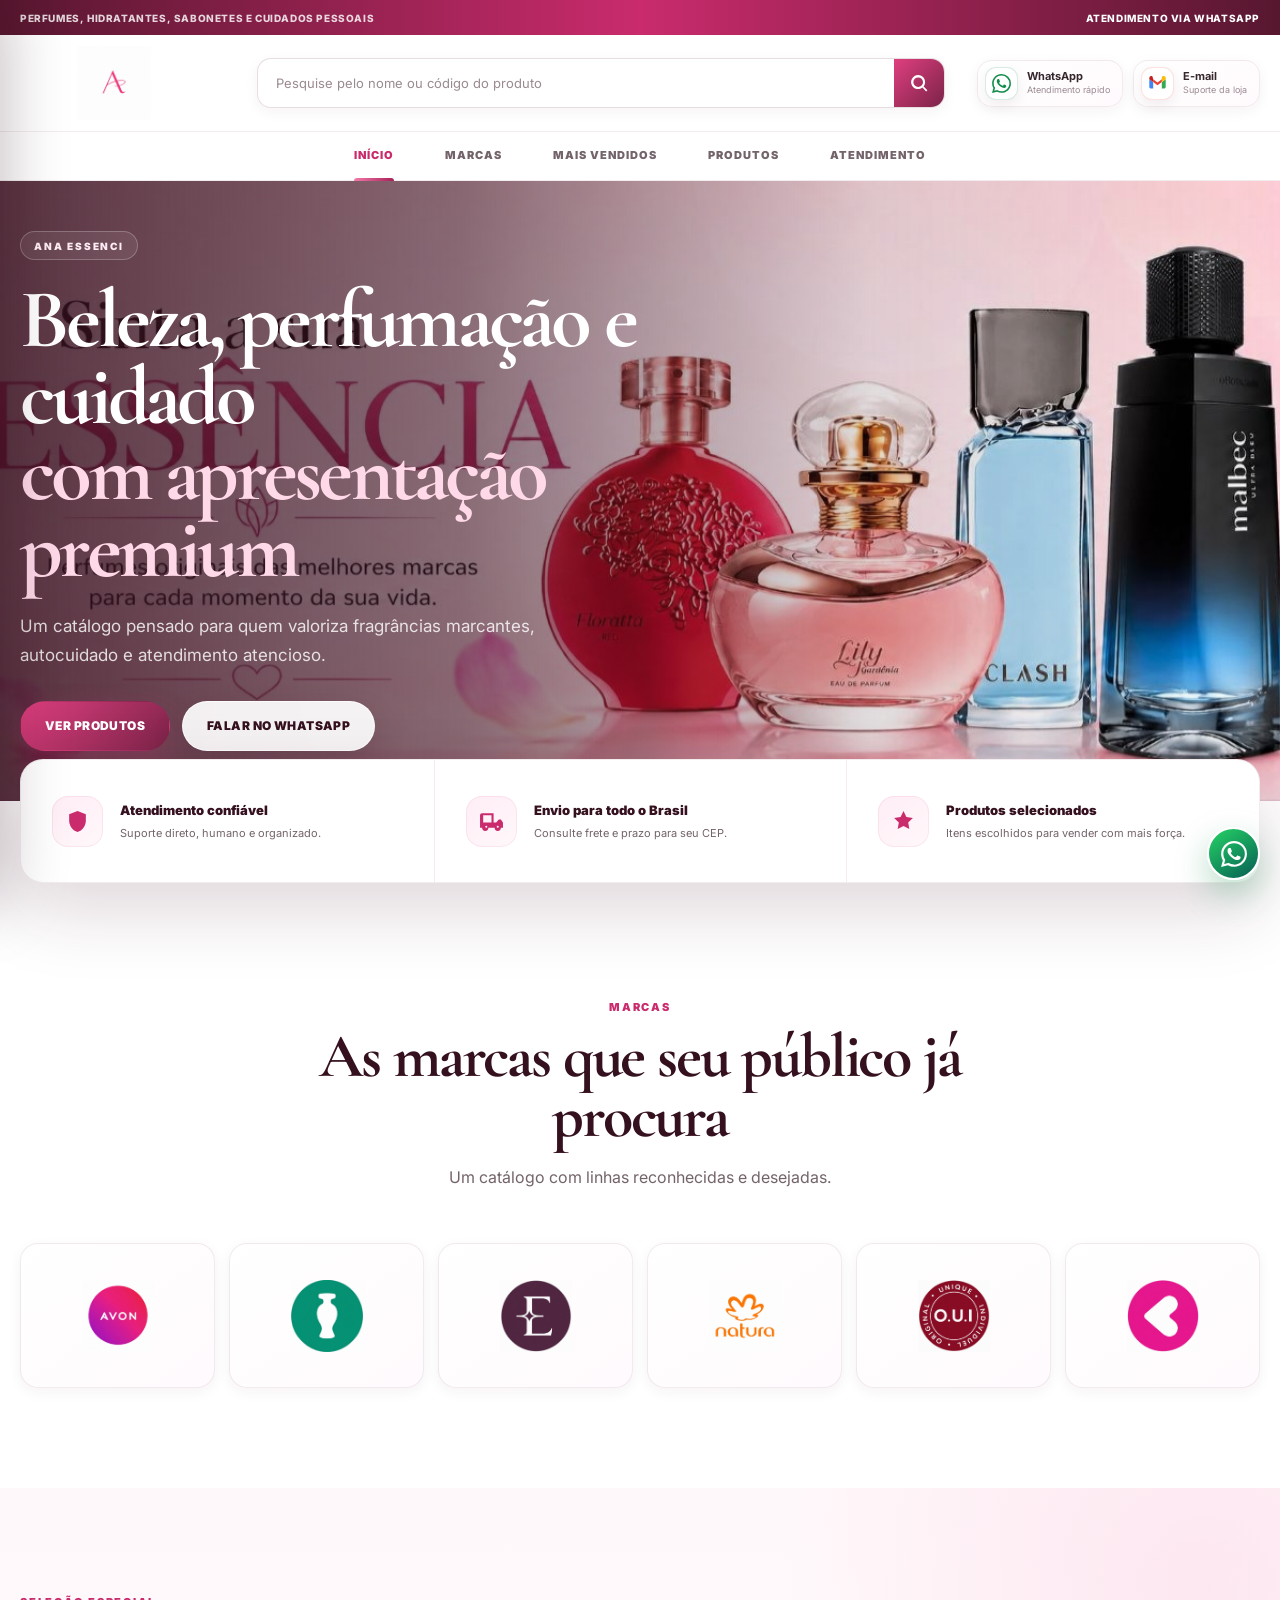
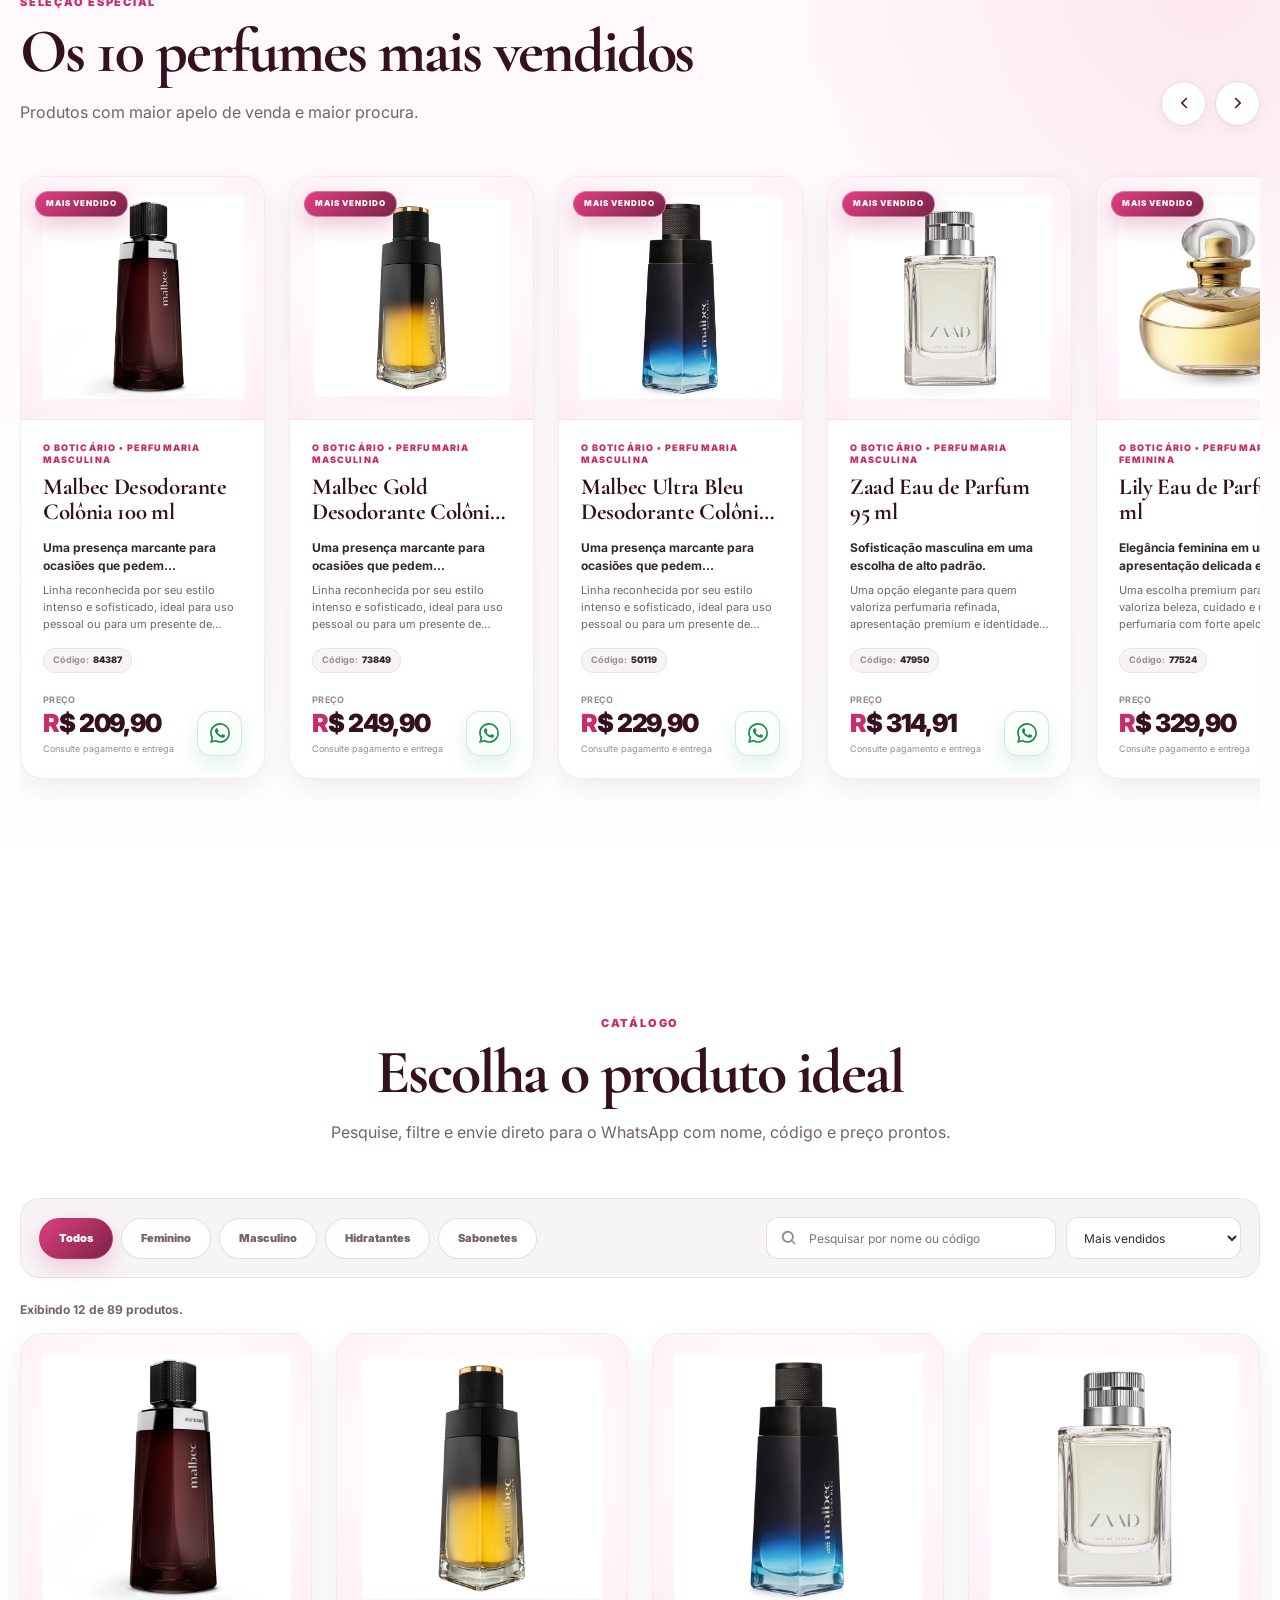
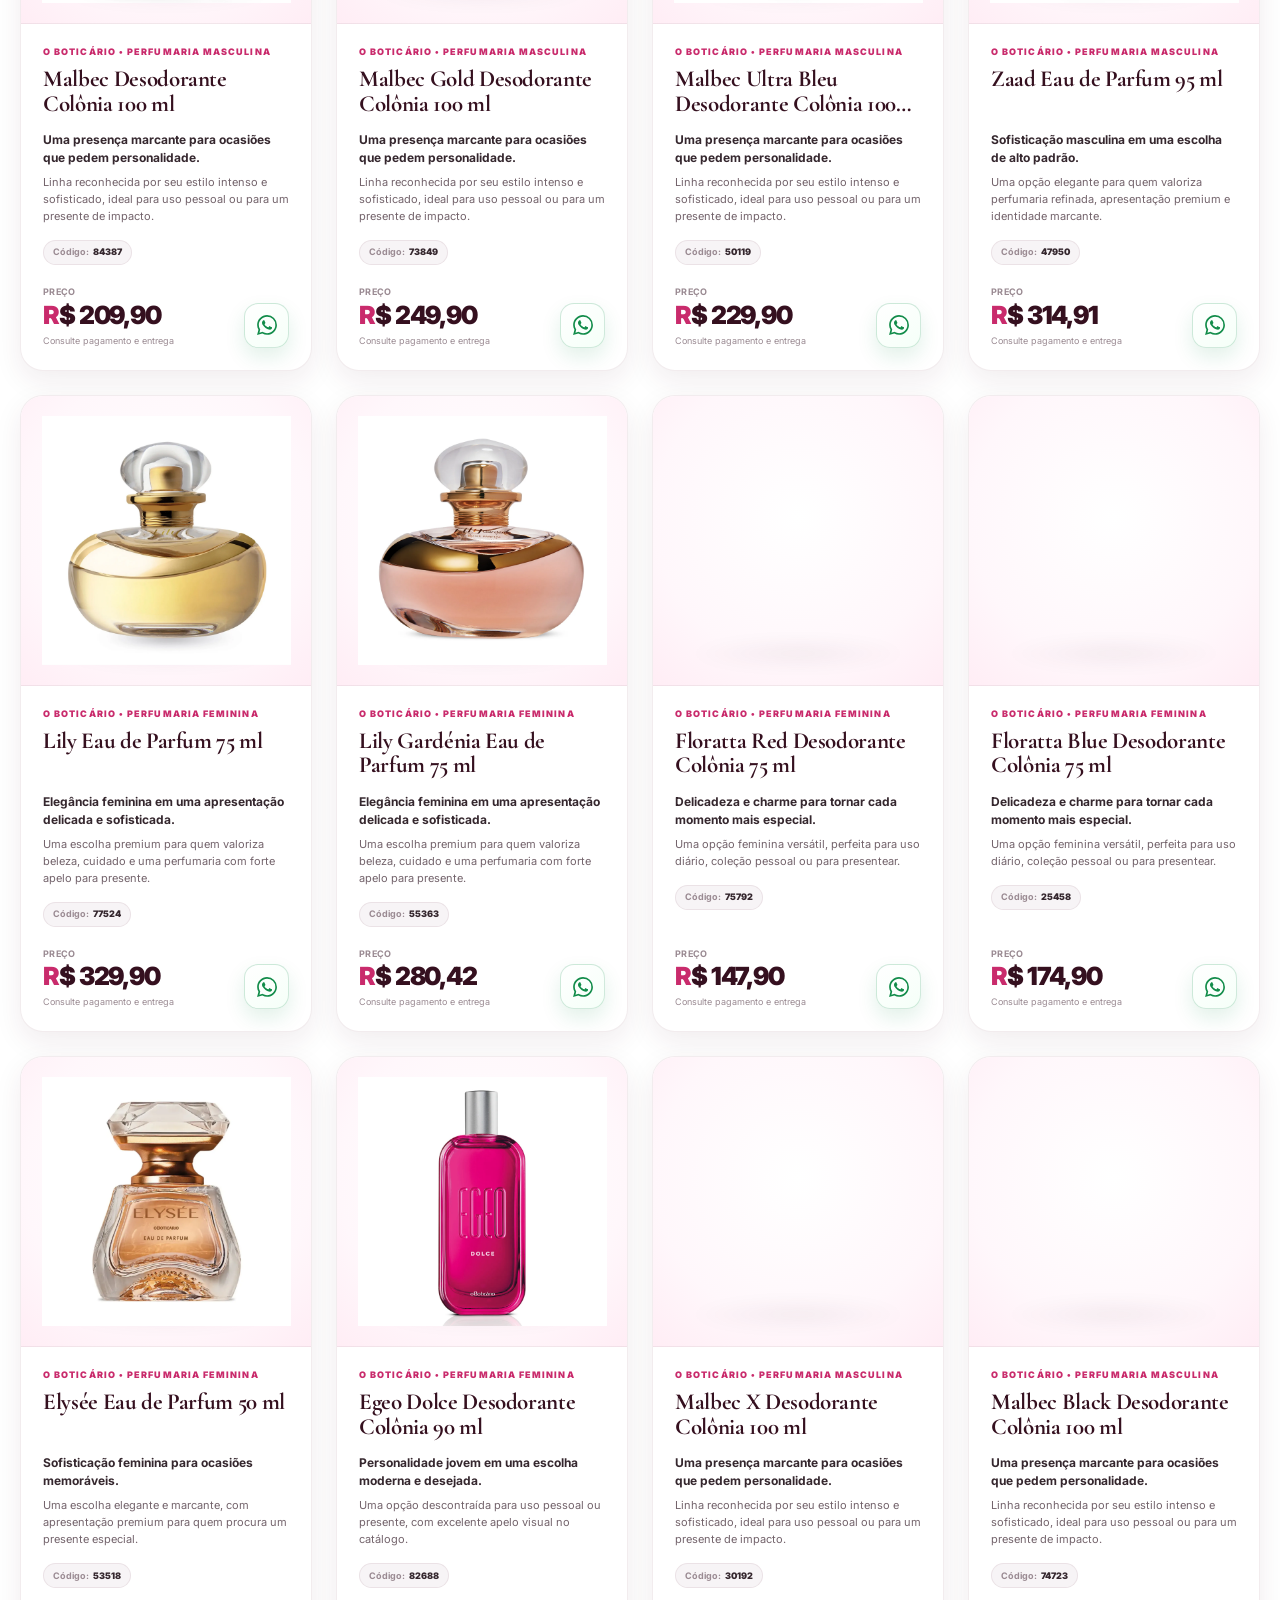
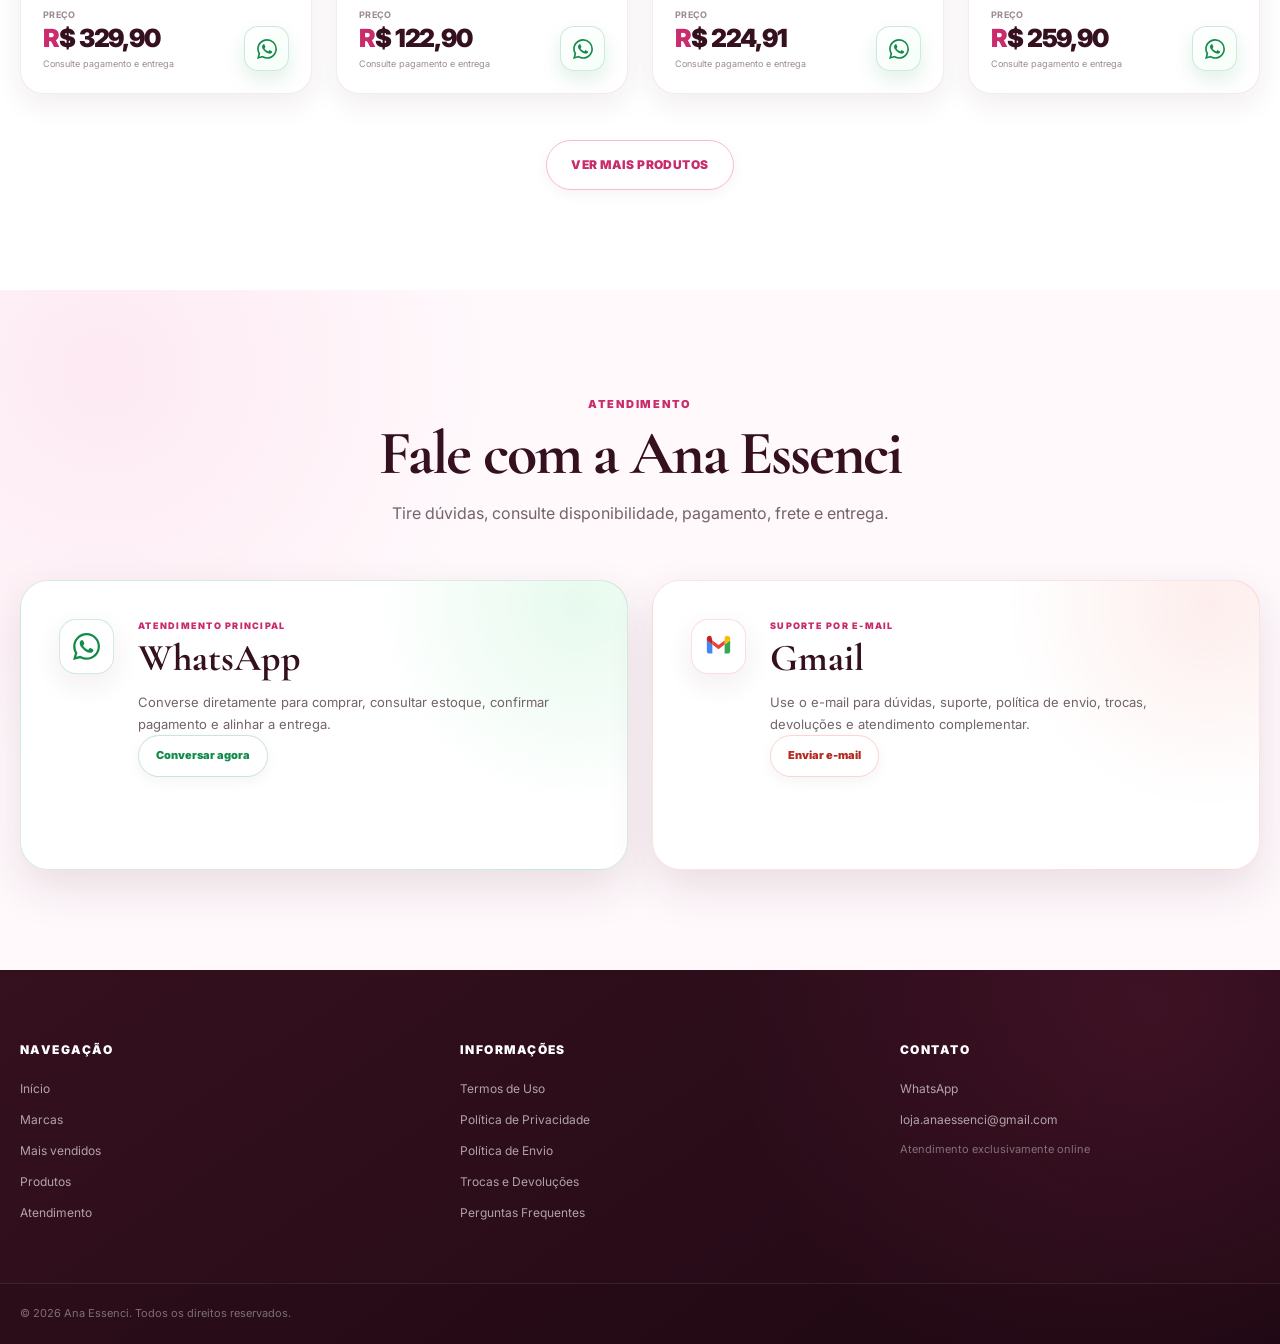
==== commit 1055ce22: "Site final ana" ====
--- a/index.html
+++ b/index.html
@@ -2,20 +2,18 @@
 <html lang="pt-BR">
 <head>
   <meta charset="UTF-8">
-
   <meta
     name="viewport"
     content="width=device-width, initial-scale=1.0"
   >
-
   <title>Ana Essenci | Perfumes, Cosméticos e Cuidados Pessoais</title>
 
   <meta
     name="description"
-    content="Perfumes, hidratantes, sabonetes e cosméticos selecionados. Atendimento personalizado pelo WhatsApp e envio para todo o Brasil."
+    content="Perfumes, hidratantes, sabonetes e cuidados pessoais com atendimento personalizado pelo WhatsApp. Ana Essenci."
   >
 
-  <meta name="theme-color" content="#e72e75">
+  <meta name="theme-color" content="#d62b70">
 
   <link
     rel="icon"
@@ -23,120 +21,160 @@
     href="favicon/favicon.ico"
   >
 
+  <link rel="preconnect" href="https://fonts.googleapis.com">
+  <link
+    rel="preconnect"
+    href="https://fonts.gstatic.com"
+    crossorigin
+  >
+
+  <link
+    href="https://fonts.googleapis.com/css2?family=Inter:wght@400;500;600;700;800;900&family=Cormorant+Garamond:wght@600;700&display=swap"
+    rel="stylesheet"
+  >
+
   <link rel="stylesheet" href="style.css">
 </head>
-
 <body>
 
-  <!-- =====================================================
-       BARRA SUPERIOR
-  ====================================================== -->
-
+  <!-- Símbolos globais -->
+  <svg
+    class="svg-symbols"
+    aria-hidden="true"
+    focusable="false"
+  >
+    <symbol id="icon-whatsapp" viewBox="0 0 24 24">
+      <path
+        fill="currentColor"
+        d="M17.472 14.382c-.297-.149-1.758-.867-2.03-.967-.273-.099-.471-.148-.67.15-.197.297-.767.966-.94 1.164-.173.198-.347.223-.644.074-.297-.149-1.255-.462-2.39-1.475-.883-.788-1.48-1.761-1.653-2.059-.173-.297-.018-.458.13-.606.134-.133.298-.347.446-.52.149-.174.198-.298.298-.497.099-.198.05-.371-.025-.52-.075-.149-.669-1.612-.916-2.207-.242-.579-.487-.5-.669-.51-.173-.008-.371-.01-.57-.01-.198 0-.52.074-.792.372-.272.297-1.04 1.016-1.04 2.479s1.065 2.875 1.213 3.074c.149.198 2.095 3.2 5.076 4.487.709.306 1.262.489 1.694.626.712.226 1.36.194 1.872.118.571-.085 1.758-.719 2.006-1.413.248-.694.248-1.289.173-1.413-.074-.124-.272-.198-.57-.347m-5.421 7.403h-.004a9.87 9.87 0 0 1-5.031-1.378l-.361-.214-3.741.981.998-3.648-.235-.374a9.86 9.86 0 0 1-1.51-5.26c.001-5.45 4.436-9.884 9.888-9.884a9.82 9.82 0 0 1 7.021 2.91 9.83 9.83 0 0 1 2.9 7.026c-.003 5.45-4.437 9.884-9.925 9.884m8.413-18.297A11.815 11.815 0 0 0 12.05 0C5.495 0 .16 5.335.157 11.892c0 2.096.547 4.142 1.588 5.945L.057 24l6.305-1.654A11.882 11.882 0 0 0 12.047 23.8h.005c6.554 0 11.89-5.335 11.893-11.893a11.821 11.821 0 0 0-3.481-8.413Z"
+      />
+    </symbol>
+
+    <symbol id="icon-gmail" viewBox="0 0 24 24">
+      <path fill="#4285F4" d="M3.273 18.182h3.272v-7.927L1.636 6.573v9.973c0 .904.733 1.636 1.637 1.636Z"/>
+      <path fill="#34A853" d="M17.455 18.182h3.272c.904 0 1.637-.732 1.637-1.636V6.573l-4.909 3.682v7.927Z"/>
+      <path fill="#FBBC04" d="M17.455 6.573v3.682l4.909-3.682V4.936c0-2.021-2.309-3.176-3.927-1.964l-.982.773v2.828Z"/>
+      <path fill="#EA4335" d="M6.545 10.255V6.573L12 10.664l5.455-4.091v3.682L12 14.346l-5.455-4.091Z"/>
+      <path fill="#C5221F" d="M1.636 4.936v1.637l4.909 3.682V6.573l-.982-3.601C3.945 1.761 1.636 2.915 1.636 4.936Z"/>
+    </symbol>
+
+    <symbol id="icon-search" viewBox="0 0 24 24">
+      <path
+        fill="currentColor"
+        d="m21 19.6-4.3-4.3a8 8 0 1 0-1.4 1.4L19.6 21 21 19.6ZM5 10.5a5.5 5.5 0 1 1 11 0 5.5 5.5 0 0 1-11 0Z"
+      />
+    </symbol>
+
+    <symbol id="icon-menu" viewBox="0 0 24 24">
+      <path
+        fill="currentColor"
+        d="M4 6h16v2H4zm0 5h16v2H4zm0 5h16v2H4z"
+      />
+    </symbol>
+
+    <symbol id="icon-close" viewBox="0 0 24 24">
+      <path
+        fill="currentColor"
+        d="M18.3 5.7 12 12l6.3 6.3-1.4 1.4L10.6 13.4 4.3 19.7 2.9 18.3 9.2 12 2.9 5.7 4.3 4.3l6.3 6.3 6.3-6.3z"
+      />
+    </symbol>
+
+    <symbol id="icon-arrow-left" viewBox="0 0 24 24">
+      <path
+        fill="currentColor"
+        d="M14.7 5.3 8 12l6.7 6.7 1.4-1.4L10.8 12l5.3-5.3z"
+      />
+    </symbol>
+
+    <symbol id="icon-arrow-right" viewBox="0 0 24 24">
+      <path
+        fill="currentColor"
+        d="m9.3 18.7 6.7-6.7-6.7-6.7-1.4 1.4 5.3 5.3-5.3 5.3z"
+      />
+    </symbol>
+
+    <symbol id="icon-shield" viewBox="0 0 24 24">
+      <path
+        fill="currentColor"
+        d="M12 2 4 5v6c0 5.1 3.4 9.8 8 11 4.6-1.2 8-5.9 8-11V5l-8-3Z"
+      />
+    </symbol>
+
+    <symbol id="icon-truck" viewBox="0 0 24 24">
+      <path
+        fill="currentColor"
+        d="M3 4h11v9h2.5l2.5-3H21l2 3v5h-2a3 3 0 0 1-6 0H9a3 3 0 0 1-6 0H1V6a2 2 0 0 1 2-2Zm1 2v7h8V6H4Zm3 10a1 1 0 1 0 0 2 1 1 0 0 0 0-2Zm11 0a1 1 0 1 0 0 2 1 1 0 0 0 0-2Z"
+      />
+    </symbol>
+
+    <symbol id="icon-star" viewBox="0 0 24 24">
+      <path
+        fill="currentColor"
+        d="m12 2 2.8 5.7 6.2.9-4.5 4.4 1.1 6.2L12 16.3l-5.6 2.9 1.1-6.2L3 8.6l6.2-.9L12 2z"
+      />
+    </symbol>
+  </svg>
+
+  <!-- topo -->
   <div class="topbar">
     <div class="container topbar__content">
-
-      <span class="topbar__item">
-        <svg
-          viewBox="0 0 24 24"
-          aria-hidden="true"
-        >
-          <path
-            d="M20 7h-3V6a5 5 0 0 0-10 0v1H4a2 2 0 0 0-2 2v10a3 3 0 0 0 3 3h14a3 3 0 0 0 3-3V9a2 2 0 0 0-2-2ZM9 6a3 3 0 0 1 6 0v1H9V6Zm11 13a1 1 0 0 1-1 1H5a1 1 0 0 1-1-1V9h3v2a1 1 0 0 0 2 0V9h6v2a1 1 0 0 0 2 0V9h3v10Z"
-          />
-        </svg>
-
-        Produtos selecionados
-      </span>
-
-      <span class="topbar__item">
-        <svg
-          viewBox="0 0 24 24"
-          aria-hidden="true"
-        >
-          <path
-            d="M12 2 4 5v6c0 5.1 3.4 9.8 8 11 4.6-1.2 8-5.9 8-11V5l-8-3Zm0 2.1L18 6v5c0 3.9-2.4 7.7-6 8.9C8.4 18.7 6 14.9 6 11V6l6-1.9Zm-1 10.3-2.3-2.3-1.4 1.4L11 17.2l6-6-1.4-1.4-4.6 4.6Z"
-          />
-        </svg>
-
-        Compra segura
-      </span>
-
-      <span class="topbar__item">
-        <svg
-          viewBox="0 0 24 24"
-          aria-hidden="true"
-        >
-          <path
-            d="M3 4h11v10h2.5l2.5-3h2l2 3v5h-2.2a3 3 0 0 1-5.6 0H9.8a3 3 0 0 1-5.6 0H2V6a2 2 0 0 1 1-2Zm1 2v8h8V6H4Zm12 7v1h4.2l-.7-1H16ZM7 17a1 1 0 1 0 0 2 1 1 0 0 0 0-2Zm11 0a1 1 0 1 0 0 2 1 1 0 0 0 0-2Z"
-          />
-        </svg>
-
-        Envio para todo o Brasil
-      </span>
-
+      <p>Perfumes, hidratantes, sabonetes e cuidados pessoais</p>
       <a
-        class="topbar__item"
         href="https://wa.me/message/RFPQVIOKJU7AJ1"
         target="_blank"
         rel="noopener noreferrer"
       >
-        <svg
-          viewBox="0 0 24 24"
-          aria-hidden="true"
-        >
-          <path
-            d="M20.5 3.5A11.8 11.8 0 0 0 12.1 0C5.6 0 .3 5.3.3 11.8c0 2.1.5 4.1 1.6 5.9L0 24l6.5-1.7a11.8 11.8 0 0 0 5.6 1.4h.1C18.7 23.7 24 18.4 24 11.9c0-3.2-1.2-6.1-3.5-8.4Zm-8.4 18.2c-1.8 0-3.6-.5-5.1-1.4l-.4-.2-3.8 1 1-3.7-.2-.4a9.8 9.8 0 1 1 8.5 4.7Zm5.4-7.3c-.3-.1-1.7-.8-2-.9-.3-.1-.5-.1-.7.2-.2.3-.8.9-1 1.1-.2.2-.4.2-.7.1-1.8-.9-3-1.6-4.2-3.7-.3-.5.3-.5.9-1.6.1-.2.1-.4 0-.6l-.9-2.1c-.2-.5-.5-.4-.7-.4h-.6c-.2 0-.6.1-.9.4-.3.3-1.2 1.2-1.2 2.9s1.2 3.3 1.4 3.6c.1.2 2.4 3.7 5.9 5.2 2.2 1 3.1 1 4.2.9.7-.1 1.7-.7 1.9-1.4.2-.7.2-1.3.2-1.4-.1-.1-.3-.2-.6-.3Z"
-          />
-        </svg>
-
         Atendimento via WhatsApp
       </a>
-
     </div>
   </div>
 
-  <!-- =====================================================
-       CABEÇALHO
-  ====================================================== -->
-
-  <header class="header" id="header">
-
-    <div class="container header__main">
+  <!-- header -->
+  <header class="site-header" id="siteHeader">
+    <div class="container site-header__main">
 
       <button
         type="button"
-        class="mobile-menu-button"
-        id="mobileMenuButton"
+        class="mobile-menu-toggle"
+        id="mobileMenuToggle"
         aria-label="Abrir menu"
         aria-expanded="false"
         aria-controls="mobileMenu"
       >
-        <span></span>
-        <span></span>
-        <span></span>
+        <svg aria-hidden="true">
+          <use href="#icon-menu"></use>
+        </svg>
       </button>
 
       <a
         href="#inicio"
-        class="header__logo"
-        aria-label="Ana Essenci - página inicial"
+        class="site-logo"
+        aria-label="Ana Essenci"
       >
         <img
           src="logo/logo.jpg"
           alt="Ana Essenci"
+          width="220"
+          height="90"
         >
       </a>
 
       <form
-        class="header-search"
-        id="headerSearchForm"
+        class="site-search"
+        id="siteSearchForm"
         role="search"
       >
+        <label
+          class="sr-only"
+          for="siteSearchInput"
+        >
+          Pesquisar produto
+        </label>
+
         <input
+          id="siteSearchInput"
           type="search"
-          id="headerSearchInput"
-          placeholder="Busque por perfumes, marcas ou produtos..."
-          aria-label="Pesquisar produtos"
+          placeholder="Pesquise pelo nome ou código do produto"
           autocomplete="off"
         >
 
@@ -144,134 +182,69 @@
           type="submit"
           aria-label="Pesquisar"
         >
-          <svg
-            viewBox="0 0 24 24"
-            aria-hidden="true"
-          >
-            <path
-              d="m21 19.6-4.3-4.3a8 8 0 1 0-1.4 1.4L19.6 21 21 19.6ZM5 10.5a5.5 5.5 0 1 1 11 0 5.5 5.5 0 0 1-11 0Z"
-            />
+          <svg aria-hidden="true">
+            <use href="#icon-search"></use>
           </svg>
         </button>
       </form>
 
-      <div class="header__contacts">
-
+      <div class="header-actions">
         <a
           href="https://wa.me/message/RFPQVIOKJU7AJ1"
-          class="header-contact header-contact--whatsapp"
+          class="header-action header-action--whatsapp"
           target="_blank"
           rel="noopener noreferrer"
-        >
-          <span class="header-contact__icon">
-            <svg
-              viewBox="0 0 24 24"
-              aria-hidden="true"
-            >
-              <path
-                d="M20.5 3.5A11.8 11.8 0 0 0 12.1 0C5.6 0 .3 5.3.3 11.8c0 2.1.5 4.1 1.6 5.9L0 24l6.5-1.7a11.8 11.8 0 0 0 5.6 1.4h.1C18.7 23.7 24 18.4 24 11.9c0-3.2-1.2-6.1-3.5-8.4Zm-8.4 18.2c-1.8 0-3.6-.5-5.1-1.4l-.4-.2-3.8 1 1-3.7-.2-.4a9.8 9.8 0 1 1 8.5 4.7Zm5.4-7.3c-.3-.1-1.7-.8-2-.9-.3-.1-.5-.1-.7.2-.2.3-.8.9-1 1.1-.2.2-.4.2-.7.1-1.8-.9-3-1.6-4.2-3.7-.3-.5.3-.5.9-1.6.1-.2.1-.4 0-.6l-.9-2.1c-.2-.5-.5-.4-.7-.4h-.6c-.2 0-.6.1-.9.4-.3.3-1.2 1.2-1.2 2.9s1.2 3.3 1.4 3.6c.1.2 2.4 3.7 5.9 5.2 2.2 1 3.1 1 4.2.9.7-.1 1.7-.7 1.9-1.4.2-.7.2-1.3.2-1.4-.1-.1-.3-.2-.6-.3Z"
-              />
+          aria-label="Falar no WhatsApp"
+        >
+          <span class="header-action__icon">
+            <svg aria-hidden="true">
+              <use href="#icon-whatsapp"></use>
             </svg>
           </span>
 
-          <span class="header-contact__text">
+          <span class="header-action__text">
             <strong>WhatsApp</strong>
-            <small>Atendimento online</small>
+            <small>Atendimento rápido</small>
           </span>
         </a>
 
         <a
           href="mailto:loja.anaessenci@gmail.com?subject=Atendimento%20-%20Ana%20Essenci"
-          class="header-contact header-contact--email"
-        >
-          <span class="header-contact__icon">
-            <svg
-              viewBox="0 0 24 24"
-              aria-hidden="true"
-            >
-              <path
-                d="M20 4H4a3 3 0 0 0-3 3v10a3 3 0 0 0 3 3h16a3 3 0 0 0 3-3V7a3 3 0 0 0-3-3Zm-.5 2L12 11.2 4.5 6h15ZM3 17V7.2l8.4 5.8a1 1 0 0 0 1.2 0L21 7.2V17a1 1 0 0 1-1 1H4a1 1 0 0 1-1-1Z"
-              />
+          class="header-action header-action--gmail"
+          aria-label="Enviar e-mail"
+        >
+          <span class="header-action__icon">
+            <svg aria-hidden="true">
+              <use href="#icon-gmail"></use>
             </svg>
           </span>
 
-          <span class="header-contact__text">
+          <span class="header-action__text">
             <strong>E-mail</strong>
-            <small>loja.anaessenci@gmail.com</small>
+            <small>Suporte da loja</small>
           </span>
         </a>
-
-      </div>
-
+      </div>
     </div>
 
-    <!-- Navegação no computador -->
-
     <nav
-      class="desktop-navigation"
+      class="main-nav"
       aria-label="Navegação principal"
     >
-      <div class="container desktop-navigation__content">
-
-        <a
-          href="#inicio"
-          class="is-active"
-        >
-          Início
-        </a>
-
-        <a
-          href="#catalogo"
-          data-category-link="feminino"
-        >
-          Feminino
-        </a>
-
-        <a
-          href="#catalogo"
-          data-category-link="masculino"
-        >
-          Masculino
-        </a>
-
-        <a
-          href="#catalogo"
-          data-category-link="hidratantes"
-        >
-          Hidratantes
-        </a>
-
-        <a
-          href="#catalogo"
-          data-category-link="sabonetes"
-        >
-          Sabonetes
-        </a>
-
-        <a href="#marcas">
-          Marcas
-        </a>
-
-        <a href="#destaques">
-          Mais vendidos
-        </a>
-
-        <a href="#atendimento">
-          Contato
-        </a>
-
+      <div class="container main-nav__links">
+        <a href="#inicio" class="is-active">Início</a>
+        <a href="#marcas">Marcas</a>
+        <a href="#mais-vendidos">Mais vendidos</a>
+        <a href="#catalogo">Produtos</a>
+        <a href="#atendimento">Atendimento</a>
       </div>
     </nav>
-
   </header>
 
-  <!-- =====================================================
-       MENU DO CELULAR
-  ====================================================== -->
-
+  <!-- menu mobile -->
   <div
-    class="mobile-menu-overlay"
-    id="mobileMenuOverlay"
+    class="mobile-menu-backdrop"
+    id="mobileMenuBackdrop"
   ></div>
 
   <aside
@@ -280,7 +253,6 @@
     aria-hidden="true"
   >
     <div class="mobile-menu__header">
-
       <img
         src="logo/logo.jpg"
         alt="Ana Essenci"
@@ -291,362 +263,241 @@
         id="mobileMenuClose"
         aria-label="Fechar menu"
       >
-        ×
+        <svg aria-hidden="true">
+          <use href="#icon-close"></use>
+        </svg>
       </button>
-
     </div>
 
-    <nav aria-label="Menu para celular">
-
-      <a href="#inicio">
-        Início
-      </a>
-
-      <a
-        href="#catalogo"
-        data-category-link="feminino"
-      >
-        Perfumes femininos
-      </a>
-
-      <a
-        href="#catalogo"
-        data-category-link="masculino"
-      >
-        Perfumes masculinos
-      </a>
-
-      <a
-        href="#catalogo"
-        data-category-link="hidratantes"
-      >
-        Hidratantes
-      </a>
-
-      <a
-        href="#catalogo"
-        data-category-link="sabonetes"
-      >
-        Sabonetes
-      </a>
-
-      <a href="#marcas">
-        Marcas
-      </a>
-
-      <a href="#destaques">
-        Mais vendidos
-      </a>
-
-      <a href="#atendimento">
-        Atendimento
-      </a>
-
+    <nav class="mobile-menu__nav" aria-label="Menu mobile">
+      <a href="#inicio">Início</a>
+      <a href="#marcas">Marcas</a>
+      <a href="#mais-vendidos">Mais vendidos</a>
+      <a href="#catalogo">Produtos</a>
+      <a href="#atendimento">Atendimento</a>
     </nav>
 
-    <div class="mobile-menu__support">
-
+    <div class="mobile-menu__actions">
       <a
         href="https://wa.me/message/RFPQVIOKJU7AJ1"
         target="_blank"
         rel="noopener noreferrer"
-        class="mobile-support mobile-support--whatsapp"
+        class="mobile-contact mobile-contact--whatsapp"
       >
-        <svg
-          viewBox="0 0 24 24"
-          aria-hidden="true"
-        >
-          <path
-            d="M20.5 3.5A11.8 11.8 0 0 0 12.1 0C5.6 0 .3 5.3.3 11.8c0 2.1.5 4.1 1.6 5.9L0 24l6.5-1.7a11.8 11.8 0 0 0 5.6 1.4h.1C18.7 23.7 24 18.4 24 11.9c0-3.2-1.2-6.1-3.5-8.4Zm-8.4 18.2c-1.8 0-3.6-.5-5.1-1.4l-.4-.2-3.8 1 1-3.7-.2-.4a9.8 9.8 0 1 1 8.5 4.7Zm5.4-7.3c-.3-.1-1.7-.8-2-.9-.3-.1-.5-.1-.7.2-.2.3-.8.9-1 1.1-.2.2-.4.2-.7.1-1.8-.9-3-1.6-4.2-3.7-.3-.5.3-.5.9-1.6.1-.2.1-.4 0-.6l-.9-2.1c-.2-.5-.5-.4-.7-.4h-.6c-.2 0-.6.1-.9.4-.3.3-1.2 1.2-1.2 2.9s1.2 3.3 1.4 3.6c.1.2 2.4 3.7 5.9 5.2 2.2 1 3.1 1 4.2.9.7-.1 1.7-.7 1.9-1.4.2-.7.2-1.3.2-1.4-.1-.1-.3-.2-.6-.3Z"
-          />
+        <svg aria-hidden="true">
+          <use href="#icon-whatsapp"></use>
         </svg>
-
-        WhatsApp
+        <span>WhatsApp</span>
       </a>
 
       <a
         href="mailto:loja.anaessenci@gmail.com?subject=Atendimento%20-%20Ana%20Essenci"
-        class="mobile-support mobile-support--email"
+        class="mobile-contact mobile-contact--gmail"
       >
-        <svg
-          viewBox="0 0 24 24"
-          aria-hidden="true"
-        >
-          <path
-            d="M20 4H4a3 3 0 0 0-3 3v10a3 3 0 0 0 3 3h16a3 3 0 0 0 3-3V7a3 3 0 0 0-3-3Zm-.5 2L12 11.2 4.5 6h15ZM3 17V7.2l8.4 5.8a1 1 0 0 0 1.2 0L21 7.2V17a1 1 0 0 1-1 1H4a1 1 0 0 1-1-1Z"
-          />
+        <svg aria-hidden="true">
+          <use href="#icon-gmail"></use>
         </svg>
-
-        E-mail
+        <span>E-mail</span>
       </a>
-
     </div>
   </aside>
 
   <main>
 
-    <!-- ===================================================
-         BANNER
-    ==================================================== -->
-
-    <section
-      class="hero"
-      id="inicio"
-    >
-      <picture class="hero__picture">
-
-        <source
-          media="(max-width: 700px)"
-          srcset="banners/banner-mobile.jpg"
-        >
-
-        <img
-          src="banners/banner-desktop.jpg"
-          alt="Ana Essenci - perfumes, cosméticos e cuidados pessoais"
-          class="hero__image"
-        >
-
-      </picture>
+    <!-- hero -->
+    <section class="hero" id="inicio">
+      <div class="hero__media">
+        <picture>
+          <source
+            media="(max-width: 768px)"
+            srcset="banners/banner-mobile.jpg"
+          >
+          <img
+            src="banners/banner-desktop.jpg"
+            alt="Ana Essenci - perfumes e cuidados pessoais"
+            class="hero__image"
+            fetchpriority="high"
+            decoding="async"
+            width="1920"
+            height="700"
+          >
+        </picture>
+      </div>
+
+      <div class="hero__overlay">
+        <div class="container hero__content">
+          <span class="hero__eyebrow">
+            Ana Essenci
+          </span>
+
+          <h1>
+            Beleza, perfumação e cuidado
+            <span>com apresentação premium</span>
+          </h1>
+
+          <p>
+            Um catálogo pensado para quem valoriza fragrâncias marcantes,
+            autocuidado e atendimento atencioso.
+          </p>
+
+          <div class="hero__actions">
+            <a href="#catalogo" class="btn btn--primary">
+              Ver produtos
+            </a>
+
+            <a
+              href="https://wa.me/message/RFPQVIOKJU7AJ1"
+              class="btn btn--secondary"
+              target="_blank"
+              rel="noopener noreferrer"
+            >
+              Falar no WhatsApp
+            </a>
+          </div>
+        </div>
+      </div>
     </section>
 
-    <!-- ===================================================
-         BENEFÍCIOS
-    ==================================================== -->
-
-    <section
-      class="benefits"
-      aria-label="Vantagens da Ana Essenci"
-    >
+    <!-- diferenciais -->
+    <section class="benefits">
       <div class="container benefits__grid">
 
         <article class="benefit-card">
-
-          <span class="benefit-card__icon">
-            <svg
-              viewBox="0 0 24 24"
-              aria-hidden="true"
-            >
-              <path
-                d="M12 2 4 5v6c0 5.1 3.4 9.8 8 11 4.6-1.2 8-5.9 8-11V5l-8-3Zm0 2.1L18 6v5c0 3.9-2.4 7.7-6 8.9C8.4 18.7 6 14.9 6 11V6l6-1.9Zm-1 10.3-2.3-2.3-1.4 1.4L11 17.2l6-6-1.4-1.4-4.6 4.6Z"
-              />
+          <div class="benefit-card__icon">
+            <svg aria-hidden="true">
+              <use href="#icon-shield"></use>
             </svg>
-          </span>
-
-          <span>
-            <strong>Compra segura</strong>
-            <small>Atendimento direto e transparente</small>
-          </span>
-
+          </div>
+
+          <div class="benefit-card__content">
+            <strong>Atendimento confiável</strong>
+            <p>Suporte direto, humano e organizado.</p>
+          </div>
         </article>
 
         <article class="benefit-card">
-
-          <span class="benefit-card__icon">
-            <svg
-              viewBox="0 0 24 24"
-              aria-hidden="true"
-            >
-              <path
-                d="M3 4h11v10h2.5l2.5-3h2l2 3v5h-2.2a3 3 0 0 1-5.6 0H9.8a3 3 0 0 1-5.6 0H2V6a2 2 0 0 1 1-2Zm1 2v8h8V6H4Zm12 7v1h4.2l-.7-1H16ZM7 17a1 1 0 1 0 0 2 1 1 0 0 0 0-2Zm11 0a1 1 0 1 0 0 2 1 1 0 0 0 0-2Z"
-              />
+          <div class="benefit-card__icon">
+            <svg aria-hidden="true">
+              <use href="#icon-truck"></use>
             </svg>
-          </span>
-
-          <span>
-            <strong>Envio nacional</strong>
-            <small>Consulte o frete para seu CEP</small>
-          </span>
-
+          </div>
+
+          <div class="benefit-card__content">
+            <strong>Envio para todo o Brasil</strong>
+            <p>Consulte frete e prazo para seu CEP.</p>
+          </div>
         </article>
 
         <article class="benefit-card">
-
-          <span class="benefit-card__icon">
-            <svg
-              viewBox="0 0 24 24"
-              aria-hidden="true"
-            >
-              <path
-                d="M20.5 3.5A11.8 11.8 0 0 0 12.1 0C5.6 0 .3 5.3.3 11.8c0 2.1.5 4.1 1.6 5.9L0 24l6.5-1.7a11.8 11.8 0 0 0 5.6 1.4h.1C18.7 23.7 24 18.4 24 11.9c0-3.2-1.2-6.1-3.5-8.4Zm-8.4 18.2c-1.8 0-3.6-.5-5.1-1.4l-.4-.2-3.8 1 1-3.7-.2-.4a9.8 9.8 0 1 1 8.5 4.7Zm5.4-7.3c-.3-.1-1.7-.8-2-.9-.3-.1-.5-.1-.7.2-.2.3-.8.9-1 1.1-.2.2-.4.2-.7.1-1.8-.9-3-1.6-4.2-3.7-.3-.5.3-.5.9-1.6.1-.2.1-.4 0-.6l-.9-2.1c-.2-.5-.5-.4-.7-.4h-.6c-.2 0-.6.1-.9.4-.3.3-1.2 1.2-1.2 2.9s1.2 3.3 1.4 3.6c.1.2 2.4 3.7 5.9 5.2 2.2 1 3.1 1 4.2.9.7-.1 1.7-.7 1.9-1.4.2-.7.2-1.3.2-1.4-.1-.1-.3-.2-.6-.3Z"
-              />
+          <div class="benefit-card__icon">
+            <svg aria-hidden="true">
+              <use href="#icon-star"></use>
             </svg>
-          </span>
-
-          <span>
-            <strong>Atendimento exclusivo</strong>
-            <small>Suporte rápido pelo WhatsApp</small>
-          </span>
-
+          </div>
+
+          <div class="benefit-card__content">
+            <strong>Produtos selecionados</strong>
+            <p>Itens escolhidos para vender com mais força.</p>
+          </div>
         </article>
-
-        <article class="benefit-card">
-
-          <span class="benefit-card__icon">
-            <svg
-              viewBox="0 0 24 24"
-              aria-hidden="true"
-            >
-              <path
-                d="m12 2 2.8 5.7L21 8.6l-4.5 4.4 1.1 6.2-5.6-2.9-5.6 2.9 1.1-6.2L3 8.6l6.2-.9L12 2Z"
-              />
-            </svg>
-          </span>
-
-          <span>
-            <strong>Produtos selecionados</strong>
-            <small>Beleza para todos os momentos</small>
-          </span>
-
-        </article>
-
       </div>
     </section>
 
-    <!-- ===================================================
-         MARCAS
-    ==================================================== -->
-
-    <section
-      class="brands section"
-      id="marcas"
-    >
+    <!-- marcas -->
+    <section class="section brands-section" id="marcas">
       <div class="container">
-
-        <header class="section-title">
-          <span>Marcas que você ama</span>
-          <h2>Encontre seus produtos favoritos</h2>
-        </header>
-
-        <div class="brands__track">
-
+        <div class="section-heading section-heading--center">
+          <span class="section-kicker">Marcas</span>
+          <h2>As marcas que seu público já procura</h2>
+          <p>
+            Um catálogo com linhas reconhecidas e desejadas.
+          </p>
+        </div>
+
+        <div class="brands-grid">
           <article class="brand-card">
-            <img
-              src="marcas/boticario.webp"
-              alt="O Boticário"
-              loading="lazy"
-            >
+            <img src="marcas/avon.webp" alt="Avon" loading="lazy">
           </article>
 
           <article class="brand-card">
-            <img
-              src="marcas/eudora.webp"
-              alt="Eudora"
-              loading="lazy"
-            >
+            <img src="marcas/boticario.webp" alt="O Boticário" loading="lazy">
           </article>
 
           <article class="brand-card">
-            <img
-              src="marcas/natura.webp"
-              alt="Natura"
-              loading="lazy"
-            >
+            <img src="marcas/eudora.webp" alt="Eudora" loading="lazy">
           </article>
 
           <article class="brand-card">
-            <img
-              src="marcas/avon.webp"
-              alt="Avon"
-              loading="lazy"
-            >
+            <img src="marcas/natura.webp" alt="Natura" loading="lazy">
           </article>
 
           <article class="brand-card">
-            <img
-              src="marcas/oui.webp"
-              alt="O.U.i"
-              loading="lazy"
-            >
+            <img src="marcas/oui.webp" alt="O.U.i" loading="lazy">
           </article>
 
           <article class="brand-card">
-            <img
-              src="marcas/quem-disse-berenice.webp"
-              alt="Quem Disse, Berenice?"
-              loading="lazy"
-            >
+            <img src="marcas/quem-disse-berenice.webp" alt="Quem Disse, Berenice?" loading="lazy">
           </article>
-
-        </div>
-
+        </div>
       </div>
     </section>
 
-    <!-- ===================================================
-         DESTAQUES
-    ==================================================== -->
-
-    <section
-      class="featured section"
-      id="destaques"
-    >
+    <!-- mais vendidos -->
+    <section class="section featured-section" id="mais-vendidos">
       <div class="container">
-
         <div class="section-heading">
-
-          <header class="section-title section-title--left">
-            <span>Seleção Ana Essenci</span>
-            <h2>Perfumes mais vendidos</h2>
-          </header>
-
-          <div class="slider-controls">
-
+          <div>
+            <span class="section-kicker">Seleção especial</span>
+            <h2>Os 10 perfumes mais vendidos</h2>
+            <p>
+              Produtos com maior apelo de venda e maior procura.
+            </p>
+          </div>
+
+          <div class="slider-buttons">
             <button
               type="button"
-              id="featuredPrevious"
-              aria-label="Produtos anteriores"
+              id="featuredPrev"
+              aria-label="Voltar"
             >
-              ←
+              <svg aria-hidden="true">
+                <use href="#icon-arrow-left"></use>
+              </svg>
             </button>
 
             <button
               type="button"
               id="featuredNext"
-              aria-label="Próximos produtos"
+              aria-label="Avançar"
             >
-              →
+              <svg aria-hidden="true">
+                <use href="#icon-arrow-right"></use>
+              </svg>
             </button>
-
-          </div>
-
+          </div>
         </div>
 
         <div
-          class="featured__track"
-          id="featuredProducts"
-        >
-          <!-- Produtos adicionados pelo script.js -->
-        </div>
-
+          class="featured-track"
+          id="featuredTrack"
+        ></div>
       </div>
     </section>
 
-    <!-- ===================================================
-         CATÁLOGO
-    ==================================================== -->
-
-    <section
-      class="catalog section"
-      id="catalogo"
-    >
+    <!-- catálogo -->
+    <section class="section catalog-section" id="catalogo">
       <div class="container">
-
-        <header class="section-title">
-          <span>Catálogo Ana Essenci</span>
-          <h2>Escolha seu produto</h2>
-
+        <div class="section-heading section-heading--center">
+          <span class="section-kicker">Catálogo</span>
+          <h2>Escolha o produto ideal</h2>
           <p>
-            Pesquise pelo nome ou código e fale diretamente
-            pelo WhatsApp para realizar seu pedido.
+            Pesquise, filtre e envie direto para o WhatsApp com nome,
+            código e preço prontos.
           </p>
-        </header>
-
-        <div class="catalog-toolbar">
-
-          <div
-            class="catalog-filters"
-            id="catalogFilters"
-          >
+        </div>
+
+        <div class="catalog-controls">
+          <div class="catalog-filters" id="catalogFilters">
             <button
               type="button"
               class="catalog-filter is-active"
@@ -688,68 +539,37 @@
             </button>
           </div>
 
-          <div class="catalog-sort">
-
-            <label for="catalogOrder">
-              Ordenar por:
-            </label>
-
-            <select id="catalogOrder">
-              <option value="padrao">
-                Mais vendidos
-              </option>
-
-              <option value="nome">
-                Nome: A–Z
-              </option>
-
-              <option value="menor-preco">
-                Menor preço
-              </option>
-
-              <option value="maior-preco">
-                Maior preço
-              </option>
+          <div class="catalog-tools">
+            <div class="catalog-search">
+              <svg aria-hidden="true">
+                <use href="#icon-search"></use>
+              </svg>
+
+              <input
+                type="search"
+                id="catalogSearch"
+                placeholder="Pesquisar por nome ou código"
+                autocomplete="off"
+              >
+            </div>
+
+            <select id="catalogSort" aria-label="Ordenar produtos">
+              <option value="padrao">Mais vendidos</option>
+              <option value="nome">Nome: A–Z</option>
+              <option value="menor-preco">Menor preço</option>
+              <option value="maior-preco">Maior preço</option>
             </select>
-
-          </div>
-
-        </div>
-
-        <div class="catalog-information">
-
-          <p id="catalogCount">
-            Carregando produtos...
-          </p>
-
-          <div class="catalog-search">
-
-            <svg
-              viewBox="0 0 24 24"
-              aria-hidden="true"
-            >
-              <path
-                d="m21 19.6-4.3-4.3a8 8 0 1 0-1.4 1.4L19.6 21 21 19.6ZM5 10.5a5.5 5.5 0 1 1 11 0 5.5 5.5 0 0 1-11 0Z"
-              />
-            </svg>
-
-            <input
-              type="search"
-              id="catalogSearch"
-              placeholder="Pesquisar produto ou código"
-              autocomplete="off"
-            >
-
-          </div>
-
+          </div>
+        </div>
+
+        <div class="catalog-summary">
+          <p id="catalogCount">Carregando produtos...</p>
         </div>
 
         <div
           class="products-grid"
           id="productsGrid"
-        >
-          <!-- Produtos adicionados pelo script.js -->
-        </div>
+        ></div>
 
         <div
           class="catalog-empty"
@@ -757,211 +577,120 @@
           hidden
         >
           <h3>Nenhum produto encontrado</h3>
-
-          <p>
-            Tente pesquisar outro nome, código ou categoria.
-          </p>
+          <p>Tente pesquisar outro nome, código ou categoria.</p>
 
           <button
             type="button"
-            id="clearCatalogFilters"
+            id="clearFilters"
+            class="btn btn--primary"
           >
-            Limpar pesquisa
+            Limpar filtros
           </button>
         </div>
 
-        <div class="catalog-more">
+        <div class="catalog-load-more" id="catalogLoadMoreWrap">
           <button
             type="button"
             id="loadMoreProducts"
+            class="btn btn--outline"
           >
             Ver mais produtos
           </button>
         </div>
-
       </div>
     </section>
 
-    <!-- ===================================================
-         ATENDIMENTO
-    ==================================================== -->
-
-    <section
-      class="support section"
-      id="atendimento"
-    >
+    <!-- atendimento -->
+    <section class="section support-section" id="atendimento">
       <div class="container">
-
-        <header class="section-title">
-          <span>Fale com a Ana Essenci</span>
-          <h2>Atendimento rápido e personalizado</h2>
-
+        <div class="section-heading section-heading--center">
+          <span class="section-kicker">Atendimento</span>
+          <h2>Fale com a Ana Essenci</h2>
           <p>
-            Consulte disponibilidade, pagamento, frete e entrega.
+            Tire dúvidas, consulte disponibilidade, pagamento, frete e entrega.
           </p>
-        </header>
-
-        <div class="support__grid">
-
+        </div>
+
+        <div class="support-grid">
           <article class="support-card support-card--whatsapp">
-
             <div class="support-card__icon">
-              <svg
-                viewBox="0 0 24 24"
-                aria-hidden="true"
-              >
-                <path
-                  d="M20.5 3.5A11.8 11.8 0 0 0 12.1 0C5.6 0 .3 5.3.3 11.8c0 2.1.5 4.1 1.6 5.9L0 24l6.5-1.7a11.8 11.8 0 0 0 5.6 1.4h.1C18.7 23.7 24 18.4 24 11.9c0-3.2-1.2-6.1-3.5-8.4Zm-8.4 18.2c-1.8 0-3.6-.5-5.1-1.4l-.4-.2-3.8 1 1-3.7-.2-.4a9.8 9.8 0 1 1 8.5 4.7Zm5.4-7.3c-.3-.1-1.7-.8-2-.9-.3-.1-.5-.1-.7.2-.2.3-.8.9-1 1.1-.2.2-.4.2-.7.1-1.8-.9-3-1.6-4.2-3.7-.3-.5.3-.5.9-1.6.1-.2.1-.4 0-.6l-.9-2.1c-.2-.5-.5-.4-.7-.4h-.6c-.2 0-.6.1-.9.4-.3.3-1.2 1.2-1.2 2.9s1.2 3.3 1.4 3.6c.1.2 2.4 3.7 5.9 5.2 2.2 1 3.1 1 4.2.9.7-.1 1.7-.7 1.9-1.4.2-.7.2-1.3.2-1.4-.1-.1-.3-.2-.6-.3Z"
-                />
+              <svg aria-hidden="true">
+                <use href="#icon-whatsapp"></use>
               </svg>
             </div>
 
             <div class="support-card__content">
-              <span>Compras e dúvidas</span>
-
+              <span>Atendimento principal</span>
               <h3>WhatsApp</h3>
-
               <p>
-                Converse diretamente para consultar produtos,
-                preços, formas de pagamento e entrega.
+                Converse diretamente para comprar, consultar estoque,
+                confirmar pagamento e alinhar a entrega.
               </p>
 
               <a
                 href="https://wa.me/message/RFPQVIOKJU7AJ1"
+                class="support-link"
                 target="_blank"
                 rel="noopener noreferrer"
               >
-                Conversar no WhatsApp
+                Conversar agora
               </a>
             </div>
-
           </article>
 
-          <article class="support-card support-card--email">
-
+          <article class="support-card support-card--gmail">
             <div class="support-card__icon">
-              <svg
-                viewBox="0 0 24 24"
-                aria-hidden="true"
-              >
-                <path
-                  d="M20 4H4a3 3 0 0 0-3 3v10a3 3 0 0 0 3 3h16a3 3 0 0 0 3-3V7a3 3 0 0 0-3-3Zm-.5 2L12 11.2 4.5 6h15ZM3 17V7.2l8.4 5.8a1 1 0 0 0 1.2 0L21 7.2V17a1 1 0 0 1-1 1H4a1 1 0 0 1-1-1Z"
-                />
+              <svg aria-hidden="true">
+                <use href="#icon-gmail"></use>
               </svg>
             </div>
 
             <div class="support-card__content">
-              <span>Suporte e solicitações</span>
-
-              <h3>E-mail</h3>
-
+              <span>Suporte por e-mail</span>
+              <h3>Gmail</h3>
               <p>
-                Envie dúvidas, solicitações relacionadas a pedidos,
-                entregas, trocas ou devoluções.
+                Use o e-mail para dúvidas, suporte, política de envio,
+                trocas, devoluções e atendimento complementar.
               </p>
 
               <a
                 href="mailto:loja.anaessenci@gmail.com?subject=Suporte%20-%20Ana%20Essenci"
+                class="support-link"
               >
                 Enviar e-mail
               </a>
-
-              <small>
-                loja.anaessenci@gmail.com
-              </small>
             </div>
-
           </article>
-
-        </div>
-
+        </div>
       </div>
     </section>
 
   </main>
 
-  <!-- =====================================================
-       RODAPÉ — SEM LOCALIZAÇÃO E SEM MAPA
-  ====================================================== -->
-
-  <footer class="footer">
-
-    <div class="container footer__content">
-
-      <div class="footer__brand">
-
-        <img
-          src="logo/logo.jpg"
-          alt="Ana Essenci"
-        >
-
-        <p>
-          Perfumes, cosméticos e cuidados pessoais selecionados
-          para diferentes estilos e momentos.
-        </p>
-
-        <p class="footer__independent">
-          Revendedora multimarcas independente.
-        </p>
-
-      </div>
-
-      <div class="footer__column">
-
+  <!-- rodapé -->
+  <footer class="site-footer">
+    <div class="container site-footer__content">
+
+      <div class="site-footer__column">
         <h3>Navegação</h3>
-
-        <a href="#inicio">
-          Início
-        </a>
-
-        <a href="#marcas">
-          Marcas
-        </a>
-
-        <a href="#destaques">
-          Mais vendidos
-        </a>
-
-        <a href="#catalogo">
-          Produtos
-        </a>
-
-        <a href="#atendimento">
-          Atendimento
-        </a>
-
-      </div>
-
-      <div class="footer__column">
-
+        <a href="#inicio">Início</a>
+        <a href="#marcas">Marcas</a>
+        <a href="#mais-vendidos">Mais vendidos</a>
+        <a href="#catalogo">Produtos</a>
+        <a href="#atendimento">Atendimento</a>
+      </div>
+
+      <div class="site-footer__column">
         <h3>Informações</h3>
-
-        <a href="paginas/termos-de-uso.html">
-          Termos de Uso
-        </a>
-
-        <a href="paginas/politica-de-privacidade.html">
-          Política de Privacidade
-        </a>
-
-        <a href="paginas/politica-de-envio.html">
-          Política de Envio
-        </a>
-
-        <a href="paginas/trocas-e-devolucoes.html">
-          Trocas e Devoluções
-        </a>
-
-        <a href="paginas/perguntas-frequentes.html">
-          Perguntas Frequentes
-        </a>
-
-      </div>
-
-      <div class="footer__column">
-
-        <h3>Atendimento</h3>
-
+        <a href="paginas/termos-de-uso.html">Termos de Uso</a>
+        <a href="paginas/politica-de-privacidade.html">Política de Privacidade</a>
+        <a href="paginas/politica-de-envio.html">Política de Envio</a>
+        <a href="paginas/trocas-e-devolucoes.html">Trocas e Devoluções</a>
+        <a href="paginas/perguntas-frequentes.html">Perguntas Frequentes</a>
+      </div>
+
+      <div class="site-footer__column">
+        <h3>Contato</h3>
         <a
           href="https://wa.me/message/RFPQVIOKJU7AJ1"
           target="_blank"
@@ -971,71 +700,35 @@
         </a>
 
         <a
-          href="mailto:loja.anaessenci@gmail.com?subject=Atendimento%20-%20Ana%20Essenci"
+          href="mailto:loja.anaessenci@gmail.com"
         >
           loja.anaessenci@gmail.com
         </a>
 
-        <span>
-          Atendimento exclusivamente online
-        </span>
-
-      </div>
-
+        <p>Atendimento exclusivamente online</p>
+      </div>
     </div>
 
-    <div class="footer__bottom">
-      <div class="container footer__bottom-content">
-
-        <p>
-          © 2026 Ana Essenci. Todos os direitos reservados.
-        </p>
-
-        <p>
-          Site seguro e atendimento personalizado.
-        </p>
-
+    <div class="site-footer__bottom">
+      <div class="container">
+        <p>© 2026 Ana Essenci. Todos os direitos reservados.</p>
       </div>
     </div>
-
   </footer>
 
-  <!-- =====================================================
-       WHATSAPP FLUTUANTE
-  ====================================================== -->
-
+  <!-- botão flutuante -->
   <a
     href="https://wa.me/message/RFPQVIOKJU7AJ1"
     class="floating-whatsapp"
     target="_blank"
     rel="noopener noreferrer"
-    aria-label="Conversar com a Ana Essenci pelo WhatsApp"
+    aria-label="Falar no WhatsApp"
   >
-    <svg
-      viewBox="0 0 24 24"
-      aria-hidden="true"
-    >
-      <path
-        d="M20.5 3.5A11.8 11.8 0 0 0 12.1 0C5.6 0 .3 5.3.3 11.8c0 2.1.5 4.1 1.6 5.9L0 24l6.5-1.7a11.8 11.8 0 0 0 5.6 1.4h.1C18.7 23.7 24 18.4 24 11.9c0-3.2-1.2-6.1-3.5-8.4Zm-8.4 18.2c-1.8 0-3.6-.5-5.1-1.4l-.4-.2-3.8 1 1-3.7-.2-.4a9.8 9.8 0 1 1 8.5 4.7Zm5.4-7.3c-.3-.1-1.7-.8-2-.9-.3-.1-.5-.1-.7.2-.2.3-.8.9-1 1.1-.2.2-.4.2-.7.1-1.8-.9-3-1.6-4.2-3.7-.3-.5.3-.5.9-1.6.1-.2.1-.4 0-.6l-.9-2.1c-.2-.5-.5-.4-.7-.4h-.6c-.2 0-.6.1-.9.4-.3.3-1.2 1.2-1.2 2.9s1.2 3.3 1.4 3.6c.1.2 2.4 3.7 5.9 5.2 2.2 1 3.1 1 4.2.9.7-.1 1.7-.7 1.9-1.4.2-.7.2-1.3.2-1.4-.1-.1-.3-.2-.6-.3Z"
-      />
+    <svg aria-hidden="true">
+      <use href="#icon-whatsapp"></use>
     </svg>
   </a>
 
-  <div
-    class="site-toast"
-    id="siteToast"
-    role="status"
-    aria-live="polite"
-  ></div>
-
-  <noscript>
-    <div class="noscript-alert">
-      Ative o JavaScript para visualizar os produtos e utilizar
-      todos os recursos do site.
-    </div>
-  </noscript>
-
   <script src="script.js"></script>
-
 </body>
 </html>
--- a/style.css
+++ b/style.css
@@ -1,56 +1,72 @@
 /* =========================================================
-   ANA ESSENCI — NOVO STYLE.CSS
-   Computador, tablet, celular e páginas institucionais
-========================================================= */
-
-/* =========================================================
-   CONFIGURAÇÕES GERAIS
+   ANA ESSENCI — STYLE.CSS
+   Layout profissional para computador, tablet e celular
+========================================================= */
+
+/* =========================================================
+   VARIÁVEIS
 ========================================================= */
 
 :root {
-  --rosa-principal: #e72e75;
-  --rosa-escuro: #c91f60;
-  --rosa-forte: #f01469;
-  --rosa-claro: #fff0f6;
-  --rosa-muito-claro: #fff8fb;
-  --rosa-borda: #f4c4d7;
-
-  --vinho: #7d1c45;
-  --vinho-escuro: #481329;
-
-  --verde: #20c968;
-  --verde-escuro: #12934a;
-
-  --vermelho-email: #e9404f;
-  --vermelho-email-escuro: #be2634;
-
-  --branco: #ffffff;
-  --preto: #161116;
-
-  --texto: #372a31;
-  --texto-secundario: #75656d;
-  --texto-suave: #9a8991;
-
-  --cinza-fundo: #f8f7f8;
-  --cinza-borda: #ece7ea;
-
-  --sombra-leve:
-    0 8px 24px rgba(81, 28, 53, 0.08);
-
-  --sombra-media:
-    0 18px 45px rgba(81, 28, 53, 0.12);
-
-  --sombra-forte:
-    0 28px 70px rgba(81, 28, 53, 0.18);
-
-  --container: 1240px;
-
-  --raio-pequeno: 10px;
-  --raio-medio: 18px;
-  --raio-grande: 28px;
-
-  --transicao:
-    0.25s cubic-bezier(0.22, 1, 0.36, 1);
+  --pink-50: #fff8fb;
+  --pink-100: #ffedf5;
+  --pink-200: #ffd9e8;
+  --pink-300: #fbb8d2;
+  --pink-400: #f17aa9;
+  --pink-500: #df3f7f;
+  --pink-600: #c92b6c;
+  --pink-700: #a91f58;
+
+  --wine-700: #7b2348;
+  --wine-800: #57172f;
+  --wine-900: #35101f;
+
+  --whatsapp: #25d366;
+  --whatsapp-dark: #128c4a;
+  --whatsapp-deep: #075e54;
+
+  --gmail-red: #ea4335;
+  --gmail-dark: #b52b22;
+
+  --white: #ffffff;
+  --black: #181216;
+
+  --text-primary: #35272e;
+  --text-secondary: #73636b;
+  --text-soft: #9a8a92;
+
+  --surface: #ffffff;
+  --surface-soft: #fff9fc;
+  --surface-muted: #f7f4f6;
+
+  --border-light: rgba(87, 23, 47, 0.08);
+  --border-medium: rgba(87, 23, 47, 0.14);
+  --border-strong: rgba(201, 43, 108, 0.25);
+
+  --shadow-xs:
+    0 4px 14px rgba(73, 22, 45, 0.05);
+
+  --shadow-sm:
+    0 10px 28px rgba(73, 22, 45, 0.08);
+
+  --shadow-md:
+    0 18px 46px rgba(73, 22, 45, 0.12);
+
+  --shadow-lg:
+    0 28px 70px rgba(73, 22, 45, 0.17);
+
+  --shadow-premium:
+    0 30px 80px rgba(66, 17, 40, 0.2);
+
+  --radius-sm: 10px;
+  --radius-md: 18px;
+  --radius-lg: 28px;
+  --radius-xl: 36px;
+
+  --container-width: 1240px;
+
+  --transition:
+    0.28s cubic-bezier(0.22, 1, 0.36, 1);
 }
 
 /* =========================================================
@@ -73,19 +89,15 @@
 body {
   min-height: 100vh;
   overflow-x: hidden;
-  color: var(--texto);
-  background: var(--branco);
-  font-family:
-    Inter,
-    "Segoe UI",
-    Arial,
-    Helvetica,
-    sans-serif;
-  line-height: 1.5;
+  color: var(--text-primary);
+  background: var(--white);
+  font-family: "Inter", Arial, sans-serif;
+  line-height: 1.6;
   -webkit-font-smoothing: antialiased;
-}
-
-body.mobile-menu-open {
+  text-rendering: optimizeLegibility;
+}
+
+body.menu-is-open {
   overflow: hidden;
 }
 
@@ -129,65 +141,176 @@
 }
 
 ::selection {
-  color: var(--branco);
-  background: var(--rosa-principal);
-}
-
-/* =========================================================
-   CONTAINER E SEÇÕES
+  color: var(--white);
+  background: var(--pink-600);
+}
+
+/* =========================================================
+   UTILITÁRIOS
 ========================================================= */
 
 .container {
-  width: min(calc(100% - 40px), var(--container));
+  width: min(
+    calc(100% - 40px),
+    var(--container-width)
+  );
   margin-inline: auto;
 }
 
 .section {
-  padding: 82px 0;
-}
-
-.section-title {
-  max-width: 760px;
-  margin: 0 auto 42px;
-  text-align: center;
-}
-
-.section-title--left {
-  margin: 0;
-  text-align: left;
-}
-
-.section-title > span {
-  display: inline-block;
-  margin-bottom: 8px;
-  color: var(--rosa-principal);
-  font-size: 12px;
-  font-weight: 800;
-  letter-spacing: 0.13em;
-  text-transform: uppercase;
-}
-
-.section-title h2 {
-  color: var(--vinho-escuro);
-  font-size: clamp(30px, 4vw, 48px);
-  font-weight: 800;
-  line-height: 1.08;
-  letter-spacing: -0.035em;
-}
-
-.section-title p {
-  max-width: 660px;
-  margin: 14px auto 0;
-  color: var(--texto-secundario);
-  font-size: 16px;
-}
+  position: relative;
+  padding: 100px 0;
+}
+
+.sr-only {
+  position: absolute;
+  width: 1px;
+  height: 1px;
+  overflow: hidden;
+  clip-path: inset(50%);
+  white-space: nowrap;
+}
+
+.svg-symbols {
+  position: absolute;
+  width: 0;
+  height: 0;
+  overflow: hidden;
+  pointer-events: none;
+}
+
+/* =========================================================
+   TÍTULOS DAS SEÇÕES
+========================================================= */
 
 .section-heading {
   display: flex;
   align-items: flex-end;
   justify-content: space-between;
-  gap: 28px;
-  margin-bottom: 38px;
+  gap: 32px;
+  margin-bottom: 44px;
+}
+
+.section-heading--center {
+  display: block;
+  max-width: 780px;
+  margin-right: auto;
+  margin-bottom: 52px;
+  margin-left: auto;
+  text-align: center;
+}
+
+.section-heading > div:first-child {
+  max-width: 760px;
+}
+
+.section-kicker {
+  display: inline-block;
+  margin-bottom: 10px;
+  color: var(--pink-600);
+  font-size: 11px;
+  font-weight: 900;
+  letter-spacing: 0.16em;
+  text-transform: uppercase;
+}
+
+.section-heading h2 {
+  color: var(--wine-900);
+  font-family:
+    "Cormorant Garamond",
+    Georgia,
+    serif;
+  font-size: clamp(42px, 5vw, 62px);
+  font-weight: 700;
+  line-height: 0.98;
+  letter-spacing: -0.035em;
+}
+
+.section-heading p {
+  max-width: 680px;
+  margin-top: 16px;
+  color: var(--text-secondary);
+  font-size: 16px;
+  line-height: 1.7;
+}
+
+.section-heading--center p {
+  margin-right: auto;
+  margin-left: auto;
+}
+
+/* =========================================================
+   BOTÕES GERAIS
+========================================================= */
+
+.btn {
+  display: inline-flex;
+  align-items: center;
+  justify-content: center;
+  min-height: 50px;
+  gap: 9px;
+  padding: 0 24px;
+  border: 1px solid transparent;
+  border-radius: 999px;
+  font-size: 12px;
+  font-weight: 900;
+  letter-spacing: 0.035em;
+  text-transform: uppercase;
+  transition:
+    color var(--transition),
+    background var(--transition),
+    border-color var(--transition),
+    box-shadow var(--transition),
+    transform var(--transition);
+}
+
+.btn:hover {
+  transform: translateY(-3px);
+}
+
+.btn--primary {
+  color: var(--white);
+  background:
+    linear-gradient(
+      135deg,
+      var(--pink-500),
+      var(--wine-700)
+    );
+  box-shadow:
+    0 14px 30px rgba(201, 43, 108, 0.25);
+}
+
+.btn--primary:hover {
+  box-shadow:
+    0 20px 42px rgba(201, 43, 108, 0.34);
+}
+
+.btn--secondary {
+  color: var(--wine-900);
+  border-color: rgba(255, 255, 255, 0.8);
+  background: rgba(255, 255, 255, 0.92);
+  box-shadow:
+    0 14px 32px rgba(47, 10, 27, 0.15);
+  backdrop-filter: blur(8px);
+}
+
+.btn--secondary:hover {
+  background: var(--white);
+}
+
+.btn--outline {
+  color: var(--pink-600);
+  border-color: var(--pink-300);
+  background: var(--white);
+  box-shadow: var(--shadow-xs);
+}
+
+.btn--outline:hover {
+  color: var(--white);
+  border-color: var(--pink-600);
+  background: var(--pink-600);
+  box-shadow:
+    0 14px 30px rgba(201, 43, 108, 0.22);
 }
 
 /* =========================================================
@@ -195,328 +318,343 @@
 ========================================================= */
 
 .topbar {
-  color: var(--branco);
+  color: var(--white);
   background:
     linear-gradient(
       90deg,
-      var(--rosa-principal),
-      var(--rosa-forte),
-      var(--rosa-principal)
+      var(--wine-800),
+      var(--pink-600),
+      var(--wine-800)
     );
 }
 
 .topbar__content {
-  display: grid;
-  grid-template-columns: repeat(4, auto);
+  display: flex;
   align-items: center;
   justify-content: space-between;
-  min-height: 34px;
-  gap: 22px;
-}
-
-.topbar__item {
-  display: inline-flex;
-  align-items: center;
-  justify-content: center;
-  gap: 7px;
-  color: rgba(255, 255, 255, 0.96);
-  font-size: 11px;
-  font-weight: 700;
-  white-space: nowrap;
-}
-
-.topbar__item svg {
-  width: 15px;
-  height: 15px;
-  fill: currentColor;
+  min-height: 35px;
+  gap: 20px;
+}
+
+.topbar p,
+.topbar a {
+  font-size: 10px;
+  font-weight: 800;
+  letter-spacing: 0.06em;
+  text-transform: uppercase;
+}
+
+.topbar p {
+  color: rgba(255, 255, 255, 0.82);
+}
+
+.topbar a {
+  color: var(--white);
+  transition: opacity var(--transition);
+}
+
+.topbar a:hover {
+  opacity: 0.78;
 }
 
 /* =========================================================
    CABEÇALHO
 ========================================================= */
 
-.header {
+.site-header {
   position: sticky;
   top: 0;
   z-index: 100;
-  background: var(--branco);
+  background: rgba(255, 255, 255, 0.97);
   transition:
-    box-shadow var(--transicao),
-    border-color var(--transicao);
-}
-
-.header.is-scrolled {
+    box-shadow var(--transition),
+    background var(--transition);
+  backdrop-filter: blur(18px);
+}
+
+.site-header.is-scrolled {
   box-shadow:
-    0 10px 32px rgba(60, 18, 39, 0.11);
-}
-
-.header__main {
+    0 10px 34px rgba(58, 14, 35, 0.11);
+}
+
+.site-header__main {
   display: grid;
-  grid-template-columns: 170px minmax(300px, 1fr) auto;
+  grid-template-columns:
+    205px
+    minmax(280px, 1fr)
+    auto;
   align-items: center;
-  min-height: 98px;
+  min-height: 96px;
   gap: 32px;
 }
 
-.header__logo {
+/* =========================================================
+   LOGO
+========================================================= */
+
+.site-logo {
   display: flex;
   align-items: center;
-  justify-content: flex-start;
-  width: 165px;
-}
-
-.header__logo img {
-  width: 158px;
-  max-height: 76px;
+  width: 195px;
+  min-width: 0;
+}
+
+.site-logo img {
+  width: 188px;
+  height: 74px;
   object-fit: contain;
 }
 
 /* =========================================================
-   PESQUISA DO CABEÇALHO
-========================================================= */
-
-.header-search {
+   PESQUISA PRINCIPAL
+========================================================= */
+
+.site-search {
   display: grid;
-  grid-template-columns: 1fr 52px;
+  grid-template-columns: 1fr 50px;
   width: 100%;
   height: 50px;
   overflow: hidden;
-  border: 1px solid var(--rosa-borda);
-  border-radius: 8px;
-  background: var(--branco);
+  border: 1px solid var(--border-medium);
+  border-radius: 14px;
+  background: var(--white);
+  box-shadow: var(--shadow-xs);
+  transition:
+    border-color var(--transition),
+    box-shadow var(--transition);
+}
+
+.site-search:focus-within {
+  border-color: var(--pink-400);
   box-shadow:
-    0 4px 16px rgba(92, 28, 56, 0.05);
-  transition:
-    border-color var(--transicao),
-    box-shadow var(--transicao);
-}
-
-.header-search:focus-within {
-  border-color: var(--rosa-principal);
-  box-shadow:
-    0 0 0 4px rgba(231, 46, 117, 0.09);
-}
-
-.header-search input {
+    0 0 0 4px rgba(223, 63, 127, 0.1),
+    var(--shadow-sm);
+}
+
+.site-search input {
   min-width: 0;
   padding: 0 18px;
   border: 0;
-  color: var(--texto);
+  color: var(--text-primary);
   background: transparent;
-  font-size: 14px;
-}
-
-.header-search input::placeholder {
-  color: var(--texto-suave);
-}
-
-.header-search button {
+  font-size: 13px;
+}
+
+.site-search input::placeholder {
+  color: var(--text-soft);
+}
+
+.site-search button {
   display: grid;
   place-items: center;
-  color: var(--branco);
+  color: var(--white);
   background:
     linear-gradient(
       135deg,
-      var(--rosa-forte),
-      var(--rosa-escuro)
+      var(--pink-500),
+      var(--wine-700)
     );
   transition:
-    filter var(--transicao),
-    transform var(--transicao);
-}
-
-.header-search button:hover {
-  filter: brightness(1.06);
-}
-
-.header-search button:active {
+    filter var(--transition),
+    transform var(--transition);
+}
+
+.site-search button:hover {
+  filter: brightness(1.05);
+}
+
+.site-search button:active {
   transform: scale(0.96);
 }
 
-.header-search button svg {
-  width: 22px;
-  height: 22px;
-  fill: currentColor;
-}
-
-/* =========================================================
-   CONTATOS DO CABEÇALHO
-========================================================= */
-
-.header__contacts {
-  display: flex;
-  align-items: center;
-  gap: 22px;
-}
-
-.header-contact {
+.site-search button svg {
+  width: 21px;
+  height: 21px;
+}
+
+/* =========================================================
+   BOTÕES DO CABEÇALHO
+========================================================= */
+
+.header-actions {
   display: flex;
   align-items: center;
   gap: 10px;
-  min-width: max-content;
+}
+
+.header-action {
+  display: flex;
+  align-items: center;
+  min-height: 46px;
+  min-width: 0;
+  gap: 9px;
+  padding: 6px 12px 6px 7px;
+  border: 1px solid var(--border-light);
+  border-radius: 15px;
+  background:
+    linear-gradient(
+      145deg,
+      #ffffff,
+      #fffafd
+    );
+  box-shadow: var(--shadow-xs);
   transition:
-    transform var(--transicao),
-    opacity var(--transicao);
-}
-
-.header-contact:hover {
+    border-color var(--transition),
+    box-shadow var(--transition),
+    transform var(--transition);
+}
+
+.header-action:hover {
+  border-color: var(--border-strong);
+  box-shadow: var(--shadow-sm);
   transform: translateY(-2px);
 }
 
-.header-contact__icon {
+.header-action__icon {
   display: grid;
   place-items: center;
   flex: 0 0 auto;
-  width: 39px;
-  height: 39px;
-  border-radius: 50%;
-}
-
-.header-contact__icon svg {
-  width: 27px;
-  height: 27px;
-  fill: currentColor;
-}
-
-.header-contact--whatsapp .header-contact__icon {
-  color: var(--verde);
-  background: rgba(32, 201, 104, 0.1);
-}
-
-.header-contact--email .header-contact__icon {
-  color: var(--vermelho-email);
-  background: rgba(233, 64, 79, 0.1);
-}
-
-.header-contact__text {
+  width: 33px;
+  height: 33px;
+  border: 1px solid var(--border-light);
+  border-radius: 11px;
+  background: var(--white);
+  box-shadow:
+    0 5px 13px rgba(58, 18, 37, 0.07);
+}
+
+.header-action__icon svg {
+  width: 19px;
+  height: 19px;
+}
+
+.header-action--whatsapp
+.header-action__icon {
+  color: var(--whatsapp-dark);
+  border-color:
+    rgba(18, 140, 74, 0.16);
+}
+
+.header-action--gmail
+.header-action__icon {
+  border-color:
+    rgba(234, 67, 53, 0.15);
+}
+
+.header-action__text {
   display: flex;
   flex-direction: column;
-}
-
-.header-contact__text strong {
-  color: var(--texto);
-  font-size: 12px;
+  min-width: 0;
+}
+
+.header-action__text strong {
+  color: var(--text-primary);
+  font-size: 11px;
   line-height: 1.2;
 }
 
-.header-contact__text small {
-  max-width: 190px;
-  overflow: hidden;
-  color: var(--texto-secundario);
-  font-size: 10px;
-  text-overflow: ellipsis;
+.header-action__text small {
+  margin-top: 2px;
+  color: var(--text-soft);
+  font-size: 9px;
+  line-height: 1.2;
   white-space: nowrap;
 }
 
 /* =========================================================
-   NAVEGAÇÃO DO COMPUTADOR
-========================================================= */
-
-.desktop-navigation {
-  border-top: 1px solid var(--cinza-borda);
-  border-bottom: 1px solid var(--cinza-borda);
-  background: var(--branco);
-}
-
-.desktop-navigation__content {
+   NAVEGAÇÃO
+========================================================= */
+
+.main-nav {
+  border-top:
+    1px solid var(--border-light);
+  border-bottom:
+    1px solid var(--border-light);
+  background: rgba(255, 255, 255, 0.98);
+}
+
+.main-nav__links {
   display: flex;
   align-items: center;
   justify-content: center;
-  min-height: 49px;
-  gap: clamp(18px, 3vw, 42px);
-}
-
-.desktop-navigation a {
+  min-height: 48px;
+  gap: clamp(24px, 4vw, 52px);
+}
+
+.main-nav a {
   position: relative;
   display: flex;
   align-items: center;
-  min-height: 49px;
-  color: #33292e;
-  font-size: 12px;
-  font-weight: 800;
+  min-height: 48px;
+  color: var(--text-secondary);
+  font-size: 11px;
+  font-weight: 900;
+  letter-spacing: 0.09em;
   text-transform: uppercase;
-  transition: color var(--transicao);
-}
-
-.desktop-navigation a:hover,
-.desktop-navigation a.is-active {
-  color: var(--rosa-principal);
-}
-
-.desktop-navigation a::after {
+  transition: color var(--transition);
+}
+
+.main-nav a:hover,
+.main-nav a.is-active {
+  color: var(--pink-600);
+}
+
+.main-nav a::after {
   position: absolute;
   right: 0;
   bottom: -1px;
   left: 0;
   height: 3px;
   border-radius: 99px 99px 0 0;
-  background: var(--rosa-principal);
+  background:
+    linear-gradient(
+      90deg,
+      var(--pink-400),
+      var(--pink-700)
+    );
   content: "";
   transform: scaleX(0);
-  transition: transform var(--transicao);
-}
-
-.desktop-navigation a:hover::after,
-.desktop-navigation a.is-active::after {
+  transition: transform var(--transition);
+}
+
+.main-nav a:hover::after,
+.main-nav a.is-active::after {
   transform: scaleX(1);
 }
 
 /* =========================================================
-   BOTÃO DO MENU MOBILE
-========================================================= */
-
-.mobile-menu-button {
+   MENU MOBILE
+========================================================= */
+
+.mobile-menu-toggle {
   display: none;
-  align-items: center;
-  justify-content: center;
-  flex-direction: column;
+  place-items: center;
   width: 43px;
   height: 43px;
-  gap: 5px;
   border-radius: 50%;
-  background: var(--rosa-claro);
-}
-
-.mobile-menu-button span {
-  width: 21px;
-  height: 2px;
-  border-radius: 10px;
-  background: var(--vinho-escuro);
-  transition:
-    transform var(--transicao),
-    opacity var(--transicao);
-}
-
-.mobile-menu-button.is-active span:nth-child(1) {
-  transform: translateY(7px) rotate(45deg);
-}
-
-.mobile-menu-button.is-active span:nth-child(2) {
-  opacity: 0;
-}
-
-.mobile-menu-button.is-active span:nth-child(3) {
-  transform: translateY(-7px) rotate(-45deg);
-}
-
-/* =========================================================
-   MENU LATERAL DO CELULAR
-========================================================= */
-
-.mobile-menu-overlay {
+  color: var(--wine-900);
+  background: var(--pink-100);
+}
+
+.mobile-menu-toggle svg {
+  width: 22px;
+  height: 22px;
+}
+
+.mobile-menu-backdrop {
   position: fixed;
   inset: 0;
-  z-index: 180;
+  z-index: 190;
   visibility: hidden;
-  background: rgba(28, 11, 20, 0.52);
+  background: rgba(26, 8, 17, 0.58);
   opacity: 0;
-  backdrop-filter: blur(3px);
+  backdrop-filter: blur(4px);
   transition:
-    opacity var(--transicao),
-    visibility var(--transicao);
-}
-
-.mobile-menu-overlay.is-visible {
+    visibility var(--transition),
+    opacity var(--transition);
+}
+
+.mobile-menu-backdrop.is-visible {
   visibility: visible;
   opacity: 1;
 }
@@ -527,13 +665,13 @@
   bottom: 0;
   left: 0;
   z-index: 200;
-  width: min(86vw, 340px);
+  width: min(86vw, 350px);
   overflow-y: auto;
-  background: var(--branco);
+  background: var(--white);
   box-shadow:
-    20px 0 60px rgba(41, 13, 27, 0.22);
+    20px 0 60px rgba(42, 9, 25, 0.28);
   transform: translateX(-105%);
-  transition: transform var(--transicao);
+  transition: transform var(--transition);
 }
 
 .mobile-menu.is-open {
@@ -544,297 +682,400 @@
   display: flex;
   align-items: center;
   justify-content: space-between;
-  min-height: 86px;
-  padding: 16px 20px;
-  border-bottom: 1px solid var(--cinza-borda);
+  min-height: 88px;
+  padding: 15px 20px;
+  border-bottom:
+    1px solid var(--border-light);
 }
 
 .mobile-menu__header img {
-  width: 125px;
-  max-height: 60px;
+  width: 140px;
+  height: 58px;
   object-fit: contain;
 }
 
 .mobile-menu__header button {
   display: grid;
   place-items: center;
-  width: 42px;
-  height: 42px;
+  width: 41px;
+  height: 41px;
   border-radius: 50%;
-  color: var(--vinho-escuro);
-  background: var(--rosa-claro);
-  font-size: 29px;
-  line-height: 1;
-}
-
-.mobile-menu nav {
-  padding: 12px 20px;
-}
-
-.mobile-menu nav a {
+  color: var(--wine-900);
+  background: var(--pink-100);
+}
+
+.mobile-menu__header button svg {
+  width: 21px;
+  height: 21px;
+}
+
+.mobile-menu__nav {
+  padding: 10px 20px;
+}
+
+.mobile-menu__nav a {
   display: flex;
   align-items: center;
-  min-height: 51px;
-  border-bottom: 1px solid var(--cinza-borda);
-  color: var(--texto);
+  min-height: 52px;
+  border-bottom:
+    1px solid var(--border-light);
+  color: var(--text-primary);
   font-size: 14px;
   font-weight: 700;
 }
 
-.mobile-menu nav a::after {
+.mobile-menu__nav a::after {
   margin-left: auto;
-  color: var(--rosa-principal);
+  color: var(--pink-500);
   content: "›";
   font-size: 22px;
 }
 
-.mobile-menu__support {
+.mobile-menu__actions {
   display: grid;
-  gap: 10px;
+  grid-template-columns:
+    repeat(2, minmax(0, 1fr));
+  gap: 9px;
   padding: 20px;
 }
 
-.mobile-support {
+.mobile-contact {
   display: flex;
   align-items: center;
   justify-content: center;
-  min-height: 49px;
-  gap: 9px;
-  border-radius: 10px;
-  color: var(--branco);
-  font-size: 13px;
+  min-height: 43px;
+  gap: 7px;
+  border: 1px solid var(--border-light);
+  border-radius: 13px;
+  background: var(--white);
+  box-shadow: var(--shadow-xs);
+  font-size: 11px;
   font-weight: 800;
 }
 
-.mobile-support svg {
-  width: 22px;
-  height: 22px;
-  fill: currentColor;
-}
-
-.mobile-support--whatsapp {
-  background:
-    linear-gradient(
-      135deg,
-      var(--verde),
-      var(--verde-escuro)
-    );
-}
-
-.mobile-support--email {
-  background:
-    linear-gradient(
-      135deg,
-      var(--vermelho-email),
-      var(--vermelho-email-escuro)
-    );
-}
-
-/* =========================================================
-   BANNER
+.mobile-contact svg {
+  width: 18px;
+  height: 18px;
+}
+
+.mobile-contact--whatsapp {
+  color: var(--whatsapp-dark);
+  border-color:
+    rgba(18, 140, 74, 0.18);
+}
+
+.mobile-contact--gmail {
+  color: var(--text-primary);
+  border-color:
+    rgba(234, 67, 53, 0.17);
+}
+
+/* =========================================================
+   BANNER PRINCIPAL
 ========================================================= */
 
 .hero {
   position: relative;
   overflow: hidden;
-  background: #fbd8e5;
-}
-
-.hero__picture {
+  min-height: 620px;
+  background: #eec5d5;
+}
+
+.hero__media,
+.hero__media picture {
+  position: absolute;
+  inset: 0;
   display: block;
   width: 100%;
+  height: 100%;
 }
 
 .hero__image {
   width: 100%;
-  height: auto;
-  object-fit: contain;
-  animation:
-    heroEntrance 0.85s
-    cubic-bezier(0.22, 1, 0.36, 1)
-    both;
-}
-
-/* =========================================================
-   BENEFÍCIOS
+  height: 100%;
+  object-fit: cover;
+  object-position: center;
+  image-rendering: auto;
+  backface-visibility: hidden;
+  transform: translateZ(0);
+}
+
+.hero__overlay {
+  position: relative;
+  z-index: 2;
+  display: flex;
+  align-items: center;
+  min-height: 620px;
+  background:
+    linear-gradient(
+      90deg,
+      rgba(53, 16, 31, 0.82) 0%,
+      rgba(53, 16, 31, 0.58) 36%,
+      rgba(53, 16, 31, 0.14) 68%,
+      rgba(53, 16, 31, 0) 100%
+    );
+}
+
+.hero__content {
+  color: var(--white);
+}
+
+.hero__eyebrow {
+  display: inline-flex;
+  align-items: center;
+  min-height: 29px;
+  padding: 0 13px;
+  border:
+    1px solid rgba(255, 255, 255, 0.23);
+  border-radius: 999px;
+  color: var(--pink-100);
+  background:
+    rgba(255, 255, 255, 0.08);
+  font-size: 10px;
+  font-weight: 900;
+  letter-spacing: 0.18em;
+  text-transform: uppercase;
+  backdrop-filter: blur(8px);
+}
+
+.hero h1 {
+  max-width: 760px;
+  margin-top: 22px;
+  font-family:
+    "Cormorant Garamond",
+    Georgia,
+    serif;
+  font-size: clamp(54px, 6.5vw, 88px);
+  font-weight: 700;
+  line-height: 0.92;
+  letter-spacing: -0.045em;
+}
+
+.hero h1 span {
+  display: block;
+  color: var(--pink-200);
+}
+
+.hero__content > p {
+  max-width: 610px;
+  margin-top: 24px;
+  color: rgba(255, 255, 255, 0.82);
+  font-size: 17px;
+  line-height: 1.7;
+}
+
+.hero__actions {
+  display: flex;
+  flex-wrap: wrap;
+  gap: 12px;
+  margin-top: 31px;
+}
+
+/* =========================================================
+   DIFERENCIAIS
 ========================================================= */
 
 .benefits {
   position: relative;
-  z-index: 10;
-  margin-top: -18px;
+  z-index: 5;
+  margin-top: -42px;
 }
 
 .benefits__grid {
   display: grid;
-  grid-template-columns: repeat(4, 1fr);
+  grid-template-columns:
+    repeat(3, 1fr);
   overflow: hidden;
-  border: 1px solid var(--cinza-borda);
-  border-radius: 18px;
-  background: var(--branco);
-  box-shadow: var(--sombra-media);
+  border: 1px solid var(--border-light);
+  border-radius: 23px;
+  background: var(--white);
+  box-shadow: var(--shadow-lg);
 }
 
 .benefit-card {
   display: flex;
   align-items: center;
-  min-height: 96px;
-  gap: 14px;
-  padding: 20px 24px;
+  min-height: 122px;
+  gap: 17px;
+  padding: 27px 31px;
 }
 
 .benefit-card + .benefit-card {
-  border-left: 1px solid var(--cinza-borda);
+  border-left:
+    1px solid var(--border-light);
 }
 
 .benefit-card__icon {
   display: grid;
   place-items: center;
   flex: 0 0 auto;
-  width: 48px;
-  height: 48px;
-  border-radius: 14px;
-  color: var(--rosa-principal);
-  background: var(--rosa-claro);
+  width: 51px;
+  height: 51px;
+  border-radius: 16px;
+  color: var(--pink-600);
+  background:
+    linear-gradient(
+      145deg,
+      var(--pink-100),
+      var(--pink-50)
+    );
+  box-shadow:
+    inset 0 0 0 1px
+    rgba(201, 43, 108, 0.08);
 }
 
 .benefit-card__icon svg {
   width: 25px;
   height: 25px;
-  fill: currentColor;
-}
-
-.benefit-card > span:last-child {
-  display: flex;
-  flex-direction: column;
-}
-
-.benefit-card strong {
-  color: var(--texto);
+}
+
+.benefit-card__content strong {
+  display: block;
+  color: var(--wine-900);
   font-size: 13px;
-  line-height: 1.25;
-}
-
-.benefit-card small {
-  margin-top: 3px;
-  color: var(--texto-secundario);
-  font-size: 10px;
-  line-height: 1.35;
+  font-weight: 900;
+}
+
+.benefit-card__content p {
+  margin-top: 4px;
+  color: var(--text-secondary);
+  font-size: 11px;
+  line-height: 1.5;
 }
 
 /* =========================================================
    MARCAS
 ========================================================= */
 
-.brands {
-  padding-top: 70px;
-  background: var(--branco);
-}
-
-.brands__track {
+.brands-section {
+  padding-top: 110px;
+  background: var(--white);
+}
+
+.brands-grid {
   display: grid;
-  grid-template-columns: repeat(6, 1fr);
-  gap: 13px;
+  grid-template-columns:
+    repeat(6, 1fr);
+  gap: 14px;
 }
 
 .brand-card {
   display: grid;
   place-items: center;
-  min-height: 130px;
-  padding: 24px 18px;
-  border: 1px solid var(--cinza-borda);
-  border-radius: 15px;
-  background: var(--branco);
-  box-shadow:
-    0 5px 18px rgba(81, 28, 53, 0.05);
+  min-height: 145px;
+  padding: 26px 18px;
+  border: 1px solid var(--border-light);
+  border-radius: 18px;
+  background:
+    linear-gradient(
+      145deg,
+      #ffffff,
+      #fffafd
+    );
+  box-shadow: var(--shadow-xs);
   transition:
-    border-color var(--transicao),
-    transform var(--transicao),
-    box-shadow var(--transicao);
+    border-color var(--transition),
+    box-shadow var(--transition),
+    transform var(--transition);
 }
 
 .brand-card:hover {
-  border-color: var(--rosa-borda);
-  box-shadow: var(--sombra-leve);
-  transform: translateY(-5px);
+  border-color: var(--border-strong);
+  box-shadow: var(--shadow-md);
+  transform: translateY(-6px);
 }
 
 .brand-card img {
   width: auto;
   max-width: 145px;
-  max-height: 68px;
+  max-height: 72px;
   object-fit: contain;
-  filter: grayscale(20%);
   transition:
-    filter var(--transicao),
-    transform var(--transicao);
+    filter var(--transition),
+    transform var(--transition);
 }
 
 .brand-card:hover img {
-  filter: grayscale(0);
-  transform: scale(1.04);
+  transform: scale(1.045);
 }
 
 /* =========================================================
    MAIS VENDIDOS
 ========================================================= */
 
-.featured {
+.featured-section {
   overflow: hidden;
   background:
+    radial-gradient(
+      circle at 94% 10%,
+      rgba(241, 122, 169, 0.14),
+      transparent 28%
+    ),
     linear-gradient(
       180deg,
-      var(--rosa-muito-claro),
-      var(--branco)
+      var(--pink-50),
+      var(--white)
     );
 }
 
-.slider-controls {
+.slider-buttons {
   display: flex;
   gap: 9px;
 }
 
-.slider-controls button {
+.slider-buttons button {
   display: grid;
   place-items: center;
-  width: 44px;
-  height: 44px;
-  border: 1px solid var(--rosa-borda);
+  width: 45px;
+  height: 45px;
+  border: 1px solid var(--border-medium);
   border-radius: 50%;
-  color: var(--rosa-principal);
-  background: var(--branco);
-  font-size: 20px;
-  font-weight: 800;
+  color: var(--wine-800);
+  background: var(--white);
+  box-shadow: var(--shadow-xs);
   transition:
-    color var(--transicao),
-    background var(--transicao),
-    transform var(--transicao);
-}
-
-.slider-controls button:hover {
-  color: var(--branco);
-  background: var(--rosa-principal);
+    color var(--transition),
+    background var(--transition),
+    border-color var(--transition),
+    box-shadow var(--transition),
+    transform var(--transition);
+}
+
+.slider-buttons button:hover {
+  color: var(--white);
+  border-color: var(--pink-600);
+  background: var(--pink-600);
+  box-shadow:
+    0 13px 28px rgba(201, 43, 108, 0.23);
   transform: translateY(-3px);
 }
 
-.featured__track {
+.slider-buttons svg {
+  width: 20px;
+  height: 20px;
+}
+
+.featured-track {
   display: grid;
   grid-auto-columns:
-    minmax(225px, calc((100% - 64px) / 5));
+    minmax(
+      245px,
+      calc((100% - 72px) / 4)
+    );
   grid-auto-flow: column;
-  gap: 16px;
+  gap: 24px;
   overflow-x: auto;
-  padding: 5px 3px 25px;
+  padding: 6px 4px 30px;
   scroll-behavior: smooth;
   scroll-snap-type: x mandatory;
   scrollbar-width: none;
 }
 
-.featured__track::-webkit-scrollbar {
+.featured-track::-webkit-scrollbar {
   display: none;
 }
 
-.featured__track .product-card {
+.featured-track .product-card {
   scroll-snap-align: start;
 }
 
@@ -842,104 +1083,72 @@
    CATÁLOGO
 ========================================================= */
 
-.catalog {
-  background: var(--branco);
-}
-
-.catalog-toolbar {
+.catalog-section {
+  background: var(--white);
+}
+
+.catalog-controls {
   display: flex;
   align-items: center;
   justify-content: space-between;
   gap: 22px;
-  margin-bottom: 20px;
-  padding: 15px;
-  border: 1px solid var(--cinza-borda);
-  border-radius: 13px;
-  background: var(--cinza-fundo);
+  padding: 18px;
+  border: 1px solid var(--border-light);
+  border-radius: 20px;
+  background: var(--surface-muted);
 }
 
 .catalog-filters {
   display: flex;
   align-items: center;
   flex-wrap: wrap;
-  gap: 9px;
+  gap: 8px;
 }
 
 .catalog-filter {
-  min-height: 40px;
-  padding: 0 21px;
-  border: 1px solid var(--cinza-borda);
+  min-height: 41px;
+  padding: 0 19px;
+  border: 1px solid var(--border-medium);
   border-radius: 999px;
-  color: var(--texto-secundario);
-  background: var(--branco);
-  font-size: 12px;
-  font-weight: 800;
+  color: var(--text-secondary);
+  background: var(--white);
+  font-size: 11px;
+  font-weight: 900;
   transition:
-    color var(--transicao),
-    border-color var(--transicao),
-    background var(--transicao),
-    transform var(--transicao);
+    color var(--transition),
+    border-color var(--transition),
+    background var(--transition),
+    box-shadow var(--transition),
+    transform var(--transition);
 }
 
 .catalog-filter:hover {
-  border-color: var(--rosa-borda);
+  border-color: var(--pink-400);
   transform: translateY(-2px);
 }
 
 .catalog-filter.is-active {
-  color: var(--branco);
-  border-color: var(--rosa-principal);
+  color: var(--white);
+  border-color: var(--pink-600);
   background:
     linear-gradient(
       135deg,
-      var(--rosa-principal),
-      var(--rosa-escuro)
+      var(--pink-500),
+      var(--wine-700)
     );
   box-shadow:
-    0 8px 20px rgba(231, 46, 117, 0.19);
-}
-
-.catalog-sort {
+    0 9px 22px rgba(201, 43, 108, 0.2);
+}
+
+.catalog-tools {
   display: flex;
   align-items: center;
   gap: 10px;
 }
 
-.catalog-sort label {
-  color: var(--texto-secundario);
-  font-size: 12px;
-  font-weight: 600;
-  white-space: nowrap;
-}
-
-.catalog-sort select {
-  min-width: 170px;
-  height: 41px;
-  padding: 0 14px;
-  border: 1px solid var(--cinza-borda);
-  border-radius: 9px;
-  color: var(--texto);
-  background: var(--branco);
-  cursor: pointer;
-}
-
-.catalog-information {
-  display: flex;
-  align-items: center;
-  justify-content: space-between;
-  gap: 20px;
-  margin-bottom: 25px;
-}
-
-.catalog-information > p {
-  color: var(--texto-secundario);
-  font-size: 13px;
-  font-weight: 700;
-}
-
 .catalog-search {
   position: relative;
-  width: min(100%, 320px);
+  width: 290px;
 }
 
 .catalog-search svg {
@@ -948,7 +1157,7 @@
   left: 14px;
   width: 18px;
   height: 18px;
-  fill: var(--texto-suave);
+  color: var(--text-soft);
   transform: translateY(-50%);
   pointer-events: none;
 }
@@ -957,19 +1166,46 @@
   width: 100%;
   height: 42px;
   padding: 0 15px 0 42px;
-  border: 1px solid var(--cinza-borda);
-  border-radius: 9px;
-  color: var(--texto);
-  background: var(--branco);
+  border: 1px solid var(--border-medium);
+  border-radius: 12px;
+  color: var(--text-primary);
+  background: var(--white);
+  font-size: 12px;
   transition:
-    border-color var(--transicao),
-    box-shadow var(--transicao);
+    border-color var(--transition),
+    box-shadow var(--transition);
 }
 
 .catalog-search input:focus {
-  border-color: var(--rosa-principal);
+  border-color: var(--pink-400);
   box-shadow:
-    0 0 0 4px rgba(231, 46, 117, 0.08);
+    0 0 0 4px
+    rgba(223, 63, 127, 0.09);
+}
+
+.catalog-tools select {
+  min-width: 175px;
+  height: 42px;
+  padding: 0 13px;
+  border: 1px solid var(--border-medium);
+  border-radius: 12px;
+  color: var(--text-primary);
+  background: var(--white);
+  font-size: 12px;
+  cursor: pointer;
+}
+
+.catalog-summary {
+  display: flex;
+  align-items: center;
+  min-height: 48px;
+  margin-top: 7px;
+}
+
+.catalog-summary p {
+  color: var(--text-secondary);
+  font-size: 12px;
+  font-weight: 700;
 }
 
 /* =========================================================
@@ -978,12 +1214,13 @@
 
 .products-grid {
   display: grid;
-  grid-template-columns: repeat(5, minmax(0, 1fr));
-  gap: 16px;
-}
-
-/* =========================================================
-   CARD DO PRODUTO
+  grid-template-columns:
+    repeat(4, minmax(0, 1fr));
+  gap: 24px;
+}
+
+/* =========================================================
+   CARD PREMIUM DE PRODUTO
 ========================================================= */
 
 .product-card {
@@ -992,353 +1229,419 @@
   overflow: hidden;
   flex-direction: column;
   min-width: 0;
-  border: 1px solid var(--cinza-borda);
-  border-radius: 14px;
-  background: var(--branco);
-  box-shadow:
-    0 5px 18px rgba(66, 25, 45, 0.055);
+  border: 1px solid var(--border-light);
+  border-radius: 23px;
+  background: var(--white);
+  box-shadow: var(--shadow-sm);
   transition:
-    border-color var(--transicao),
-    box-shadow var(--transicao),
-    transform var(--transicao);
+    border-color var(--transition),
+    box-shadow var(--transition),
+    transform var(--transition);
 }
 
 .product-card:hover {
-  border-color: var(--rosa-borda);
-  box-shadow: var(--sombra-media);
-  transform: translateY(-6px);
-}
-
-.product-card__image-container,
-.product-card__media {
+  border-color: rgba(201, 43, 108, 0.22);
+  box-shadow: var(--shadow-lg);
+  transform: translateY(-8px);
+}
+
+.product-card__media,
+.product-card__image-container {
   position: relative;
   overflow: hidden;
   aspect-ratio: 1 / 1;
+  border-bottom:
+    1px solid var(--border-light);
+  background:
+    radial-gradient(
+      circle at 50% 42%,
+      #ffffff 0%,
+      #fff7fb 65%,
+      #ffedf5 100%
+    );
+}
+
+.product-card__media::after,
+.product-card__image-container::after {
+  position: absolute;
+  right: 10%;
+  bottom: 5%;
+  left: 10%;
+  height: 12%;
+  border-radius: 50%;
+  background:
+    radial-gradient(
+      ellipse,
+      rgba(71, 20, 43, 0.12),
+      transparent 68%
+    );
+  content: "";
+  filter: blur(7px);
+  opacity: 0.5;
+  pointer-events: none;
+}
+
+.product-card__image {
+  position: relative;
+  z-index: 2;
+  width: 100%;
+  height: 100%;
+  padding: 20px;
+  object-fit: contain;
+  transition:
+    transform 0.55s
+    cubic-bezier(0.22, 1, 0.36, 1);
+}
+
+.product-card:hover
+.product-card__image {
+  transform: scale(1.065);
+}
+
+.product-card__badge {
+  position: absolute;
+  top: 14px;
+  left: 14px;
+  z-index: 4;
+  display: inline-flex;
+  align-items: center;
+  min-height: 26px;
+  padding: 0 10px;
+  border:
+    1px solid rgba(255, 255, 255, 0.35);
+  border-radius: 999px;
+  color: var(--white);
+  background:
+    linear-gradient(
+      135deg,
+      var(--pink-500),
+      var(--wine-700)
+    );
+  box-shadow:
+    0 9px 22px rgba(169, 31, 88, 0.25);
+  font-size: 8px;
+  font-weight: 900;
+  letter-spacing: 0.11em;
+  text-transform: uppercase;
+}
+
+.product-card__content {
+  display: flex;
+  flex: 1;
+  flex-direction: column;
+  padding: 22px;
+}
+
+.product-card__brand,
+.product-card__category,
+.product-card__eyebrow {
+  color: var(--pink-600);
+  font-size: 9px;
+  font-weight: 900;
+  letter-spacing: 0.12em;
+  line-height: 1.4;
+  text-transform: uppercase;
+}
+
+.product-card__title {
+  min-height: 52px;
+  margin-top: 8px;
+  color: var(--wine-900);
+  font-family:
+    "Cormorant Garamond",
+    Georgia,
+    serif;
+  font-size: 23px;
+  font-weight: 700;
+  line-height: 1.08;
+  letter-spacing: -0.015em;
+
+  display: -webkit-box;
+  overflow: hidden;
+  -webkit-box-orient: vertical;
+  -webkit-line-clamp: 2;
+}
+
+.product-card__copy {
+  margin-top: 12px;
+  color: var(--text-primary);
+  font-size: 12px;
+  font-weight: 700;
+  line-height: 1.5;
+
+  display: -webkit-box;
+  overflow: hidden;
+  -webkit-box-orient: vertical;
+  -webkit-line-clamp: 2;
+}
+
+.product-card__description {
+  margin-top: 7px;
+  color: var(--text-secondary);
+  font-size: 11px;
+  line-height: 1.55;
+
+  display: -webkit-box;
+  overflow: hidden;
+  -webkit-box-orient: vertical;
+  -webkit-line-clamp: 3;
+}
+
+.product-card__code {
+  display: inline-flex;
+  align-items: center;
+  align-self: flex-start;
+  min-height: 25px;
+  margin-top: 15px;
+  padding: 0 9px;
+  border: 1px solid var(--border-light);
+  border-radius: 999px;
+  color: var(--text-soft);
+  background: var(--surface-muted);
+  font-size: 9px;
+  font-weight: 700;
+}
+
+.product-card__code strong {
+  margin-left: 4px;
+  color: var(--text-primary);
+  font-weight: 900;
+}
+
+.product-card__footer,
+.product-card__meta {
+  display: flex;
+  align-items: flex-end;
+  justify-content: space-between;
+  gap: 14px;
+  margin-top: auto;
+  padding-top: 20px;
+}
+
+.product-card__price-label {
+  display: block;
+  color: var(--text-soft);
+  font-size: 9px;
+  font-weight: 700;
+  letter-spacing: 0.04em;
+  text-transform: uppercase;
+}
+
+.product-card__price {
+  display: block;
+  margin-top: 3px;
+  color: var(--wine-900);
+  font-size: 25px;
+  font-weight: 900;
+  line-height: 1;
+  letter-spacing: -0.045em;
+}
+
+.product-card__price::first-letter {
+  color: var(--pink-600);
+}
+
+.product-card__payment {
+  display: block;
+  margin-top: 6px;
+  color: var(--text-soft);
+  font-size: 9px;
+}
+
+.product-card__whatsapp,
+.product-card__button {
+  display: grid;
+  place-items: center;
+  flex: 0 0 auto;
+  width: 45px;
+  height: 45px;
+  border:
+    1px solid rgba(18, 140, 74, 0.19);
+  border-radius: 14px;
+  color: var(--whatsapp-dark);
   background:
     linear-gradient(
       145deg,
       #ffffff,
-      #fff8fb
+      #f5fff8
     );
-}
-
-.product-card__image {
-  width: 100%;
-  height: 100%;
-  padding: 14px;
-  object-fit: contain;
-  transition: transform 0.45s ease;
-}
-
-.product-card:hover .product-card__image {
-  transform: scale(1.055);
-}
-
-.product-card__badge {
-  position: absolute;
-  top: 10px;
-  left: 10px;
-  z-index: 2;
-  padding: 6px 9px;
-  border-radius: 6px;
-  color: var(--branco);
+  box-shadow:
+    0 9px 20px rgba(18, 140, 74, 0.12);
+  transition:
+    color var(--transition),
+    border-color var(--transition),
+    background var(--transition),
+    box-shadow var(--transition),
+    transform var(--transition);
+}
+
+.product-card__whatsapp:hover,
+.product-card__button:hover {
+  color: var(--white);
+  border-color: var(--whatsapp-dark);
   background:
     linear-gradient(
       135deg,
-      var(--rosa-forte),
-      var(--rosa-escuro)
+      var(--whatsapp),
+      var(--whatsapp-deep)
     );
-  font-size: 9px;
-  font-weight: 900;
-  letter-spacing: 0.04em;
-  text-transform: uppercase;
   box-shadow:
-    0 7px 18px rgba(231, 46, 117, 0.2);
-}
-
-.product-card__content {
-  display: flex;
-  flex: 1;
-  flex-direction: column;
-  padding: 15px;
-}
-
-.product-card__category,
-.product-card__brand {
-  color: var(--rosa-principal);
-  font-size: 9px;
-  font-weight: 900;
-  letter-spacing: 0.075em;
-  text-transform: uppercase;
-}
-
-.product-card__title {
-  margin-top: 6px;
-  color: var(--texto);
-  font-size: 14px;
-  font-weight: 800;
-  line-height: 1.32;
-
-  display: -webkit-box;
+    0 13px 28px rgba(18, 140, 74, 0.27);
+  transform: translateY(-3px);
+}
+
+.product-card__whatsapp svg,
+.product-card__button svg {
+  width: 20px;
+  height: 20px;
+}
+
+/* Compatibilidade temporária */
+.product-card__button img {
+  width: 20px;
+  height: 20px;
+  object-fit: contain;
+}
+
+/* =========================================================
+   CATÁLOGO VAZIO
+========================================================= */
+
+.catalog-empty {
+  max-width: 650px;
+  margin: 50px auto 0;
+  padding: 46px 28px;
+  border:
+    1px dashed var(--pink-300);
+  border-radius: 24px;
+  background: var(--pink-50);
+  text-align: center;
+}
+
+.catalog-empty h3 {
+  color: var(--wine-900);
+  font-family:
+    "Cormorant Garamond",
+    Georgia,
+    serif;
+  font-size: 34px;
+}
+
+.catalog-empty p {
+  margin: 9px 0 22px;
+  color: var(--text-secondary);
+  font-size: 13px;
+}
+
+.catalog-load-more {
+  display: flex;
+  justify-content: center;
+  margin-top: 46px;
+}
+
+.catalog-load-more.is-hidden {
+  display: none;
+}
+
+/* =========================================================
+   ATENDIMENTO
+========================================================= */
+
+.support-section {
+  background:
+    radial-gradient(
+      circle at 8% 12%,
+      rgba(241, 122, 169, 0.12),
+      transparent 30%
+    ),
+    var(--surface-soft);
+}
+
+.support-grid {
+  display: grid;
+  grid-template-columns:
+    repeat(2, 1fr);
+  gap: 24px;
+}
+
+.support-card {
+  position: relative;
+  display: flex;
+  align-items: flex-start;
+  min-height: 290px;
+  gap: 24px;
   overflow: hidden;
-  -webkit-box-orient: vertical;
-  -webkit-line-clamp: 2;
-}
-
-.product-card__copy,
-.product-card__description {
-  margin-top: 8px;
-  color: var(--texto-secundario);
-  font-size: 11px;
-  line-height: 1.45;
-
-  display: -webkit-box;
-  overflow: hidden;
-  -webkit-box-orient: vertical;
-  -webkit-line-clamp: 2;
-}
-
-.product-card__code {
-  margin-top: 10px;
-  color: var(--texto-suave);
-  font-size: 10px;
-  font-weight: 600;
-}
-
-.product-card__code strong {
-  color: var(--texto);
-}
-
-.product-card__footer,
-.product-card__meta {
-  display: flex;
-  align-items: flex-end;
-  justify-content: space-between;
-  gap: 8px;
-  margin-top: auto;
-  padding-top: 13px;
-}
-
-.product-card__price-label {
-  display: block;
-  color: var(--texto-suave);
-  font-size: 9px;
-}
-
-.product-card__price {
-  display: block;
-  margin-top: 2px;
-  color: var(--rosa-principal);
-  font-size: 18px;
-  font-weight: 900;
-  line-height: 1.15;
-}
-
-.product-card__button,
-.product-card__whatsapp {
+  padding: 38px;
+  border: 1px solid var(--border-light);
+  border-radius: 28px;
+  background: var(--white);
+  box-shadow: var(--shadow-md);
+  transition:
+    border-color var(--transition),
+    box-shadow var(--transition),
+    transform var(--transition);
+}
+
+.support-card:hover {
+  box-shadow: var(--shadow-lg);
+  transform: translateY(-6px);
+}
+
+.support-card--whatsapp {
+  border-color:
+    rgba(18, 140, 74, 0.16);
+  background:
+    radial-gradient(
+      circle at 92% 8%,
+      rgba(37, 211, 102, 0.11),
+      transparent 33%
+    ),
+    var(--white);
+}
+
+.support-card--gmail {
+  border-color:
+    rgba(234, 67, 53, 0.15);
+  background:
+    radial-gradient(
+      circle at 92% 8%,
+      rgba(234, 67, 53, 0.09),
+      transparent 33%
+    ),
+    var(--white);
+}
+
+.support-card__icon {
   display: grid;
   place-items: center;
   flex: 0 0 auto;
-  width: 43px;
-  height: 40px;
-  border-radius: 8px;
-  color: var(--branco);
-  background:
-    linear-gradient(
-      135deg,
-      var(--verde),
-      var(--verde-escuro)
-    );
-  box-shadow:
-    0 8px 18px rgba(32, 201, 104, 0.2);
-  transition:
-    transform var(--transicao),
-    filter var(--transicao);
-}
-
-.product-card__button:hover,
-.product-card__whatsapp:hover {
-  filter: brightness(1.05);
-  transform: translateY(-2px);
-}
-
-.product-card__button svg,
-.product-card__whatsapp svg {
-  width: 21px;
-  height: 21px;
-  fill: currentColor;
-}
-
-/*
-  Compatibilidade temporária caso o script antigo
-  ainda tente inserir imagem de ícone.
-*/
-
-.product-card__button img {
-  width: 21px;
-  height: 21px;
-  object-fit: contain;
-}
-
-/* =========================================================
-   CATÁLOGO VAZIO E MOSTRAR MAIS
-========================================================= */
-
-.catalog-empty {
-  margin-top: 35px;
-  padding: 42px 25px;
-  border: 1px dashed var(--rosa-borda);
-  border-radius: var(--raio-medio);
-  background: var(--rosa-muito-claro);
-  text-align: center;
-}
-
-.catalog-empty h3 {
-  color: var(--vinho-escuro);
-  font-size: 24px;
-}
-
-.catalog-empty p {
-  margin-top: 8px;
-  color: var(--texto-secundario);
-}
-
-.catalog-empty button {
-  min-height: 42px;
-  margin-top: 20px;
-  padding: 0 22px;
-  border-radius: 999px;
-  color: var(--branco);
-  background: var(--rosa-principal);
-  font-size: 12px;
-  font-weight: 800;
-}
-
-.catalog-more {
-  display: flex;
-  justify-content: center;
-  margin-top: 38px;
-}
-
-.catalog-more.is-hidden {
-  display: none;
-}
-
-.catalog-more button {
-  min-width: 235px;
-  min-height: 47px;
-  padding: 0 25px;
-  border: 1px solid var(--rosa-principal);
-  border-radius: 9px;
-  color: var(--rosa-principal);
-  background: var(--branco);
-  font-size: 12px;
-  font-weight: 900;
-  letter-spacing: 0.03em;
-  text-transform: uppercase;
-  transition:
-    color var(--transicao),
-    background var(--transicao),
-    transform var(--transicao);
-}
-
-.catalog-more button:hover {
-  color: var(--branco);
-  background: var(--rosa-principal);
-  transform: translateY(-3px);
-}
-
-/* =========================================================
-   ATENDIMENTO
-========================================================= */
-
-.support {
-  background:
-    linear-gradient(
-      180deg,
-      var(--rosa-muito-claro),
-      var(--branco)
-    );
-}
-
-.support__grid {
-  display: grid;
-  grid-template-columns: repeat(2, 1fr);
-  gap: 22px;
-}
-
-.support-card {
-  position: relative;
-  display: flex;
-  align-items: flex-start;
-  min-height: 270px;
-  gap: 24px;
-  overflow: hidden;
-  padding: 34px;
-  border-radius: 20px;
-  color: var(--branco);
-  box-shadow: var(--sombra-media);
-  transition:
-    box-shadow var(--transicao),
-    transform var(--transicao);
-}
-
-.support-card:hover {
-  box-shadow: var(--sombra-forte);
-  transform: translateY(-5px);
-}
-
-.support-card::after {
-  position: absolute;
-  right: -45px;
-  bottom: -70px;
-  width: 210px;
-  height: 210px;
-  border-radius: 50%;
-  background: rgba(255, 255, 255, 0.09);
-  content: "";
-}
-
-.support-card--whatsapp {
-  background:
-    linear-gradient(
-      135deg,
-      #19b85a,
-      #087d39
-    );
-}
-
-.support-card--email {
-  background:
-    linear-gradient(
-      135deg,
-      #ed4b58,
-      #a91f31
-    );
-}
-
+  width: 55px;
+  height: 55px;
+  border: 1px solid var(--border-light);
+  border-radius: 17px;
+  background: var(--white);
+  box-shadow: var(--shadow-sm);
+}
+
+.support-card__icon svg {
+  width: 27px;
+  height: 27px;
+}
+
+.support-card--whatsapp
 .support-card__icon {
-  position: relative;
-  z-index: 2;
-  display: grid;
-  place-items: center;
-  flex: 0 0 auto;
-  width: 67px;
-  height: 67px;
-  border: 1px solid rgba(255, 255, 255, 0.22);
-  border-radius: 18px;
-  background: rgba(255, 255, 255, 0.13);
-}
-
-.support-card__icon svg {
-  width: 36px;
-  height: 36px;
-  fill: currentColor;
+  color: var(--whatsapp-dark);
+  border-color:
+    rgba(18, 140, 74, 0.18);
+}
+
+.support-card--gmail
+.support-card__icon {
+  border-color:
+    rgba(234, 67, 53, 0.17);
 }
 
 .support-card__content {
-  position: relative;
-  z-index: 2;
   display: flex;
   flex: 1;
   align-items: flex-start;
@@ -1346,152 +1649,149 @@
 }
 
 .support-card__content > span {
-  color: rgba(255, 255, 255, 0.74);
-  font-size: 10px;
+  color: var(--pink-600);
+  font-size: 9px;
   font-weight: 900;
-  letter-spacing: 0.1em;
+  letter-spacing: 0.14em;
   text-transform: uppercase;
 }
 
 .support-card h3 {
-  margin-top: 5px;
-  font-size: 31px;
-  line-height: 1.1;
+  margin-top: 6px;
+  color: var(--wine-900);
+  font-family:
+    "Cormorant Garamond",
+    Georgia,
+    serif;
+  font-size: 38px;
+  line-height: 1;
 }
 
 .support-card p {
-  max-width: 440px;
-  margin-top: 12px;
-  color: rgba(255, 255, 255, 0.82);
-  font-size: 14px;
-}
-
-.support-card a {
+  max-width: 450px;
+  margin-top: 14px;
+  color: var(--text-secondary);
+  font-size: 13px;
+  line-height: 1.7;
+}
+
+.support-link {
   display: inline-flex;
   align-items: center;
   justify-content: center;
-  min-height: 45px;
+  min-height: 42px;
   margin-top: auto;
-  padding: 0 21px;
-  border: 1px solid rgba(255, 255, 255, 0.28);
-  border-radius: 9px;
-  color: var(--texto);
-  background: var(--branco);
+  padding: 0 17px;
+  border: 1px solid var(--border-medium);
+  border-radius: 999px;
+  color: var(--text-primary);
+  background: var(--white);
+  box-shadow: var(--shadow-xs);
+  font-size: 11px;
+  font-weight: 900;
+  transition:
+    color var(--transition),
+    border-color var(--transition),
+    box-shadow var(--transition),
+    transform var(--transition);
+}
+
+.support-card--whatsapp
+.support-link {
+  color: var(--whatsapp-dark);
+  border-color:
+    rgba(18, 140, 74, 0.22);
+}
+
+.support-card--gmail
+.support-link {
+  color: var(--gmail-dark);
+  border-color:
+    rgba(234, 67, 53, 0.21);
+}
+
+.support-link:hover {
+  box-shadow: var(--shadow-sm);
+  transform: translateY(-2px);
+}
+
+/* =========================================================
+   RODAPÉ SEM LOGO
+========================================================= */
+
+.site-footer {
+  color: rgba(255, 255, 255, 0.68);
+  background:
+    radial-gradient(
+      circle at 90% 10%,
+      rgba(223, 63, 127, 0.12),
+      transparent 35%
+    ),
+    linear-gradient(
+      145deg,
+      var(--wine-900),
+      #210914
+    );
+}
+
+.site-footer__content {
+  display: grid;
+  grid-template-columns:
+    repeat(3, 1fr);
+  gap: 80px;
+  padding-top: 70px;
+  padding-bottom: 60px;
+}
+
+.site-footer__column {
+  display: flex;
+  align-items: flex-start;
+  flex-direction: column;
+  gap: 12px;
+}
+
+.site-footer__column h3 {
+  margin-bottom: 8px;
+  color: var(--white);
   font-size: 12px;
   font-weight: 900;
-  box-shadow:
-    0 10px 22px rgba(30, 8, 17, 0.16);
-  transition:
-    transform var(--transicao),
-    background var(--transicao);
-}
-
-.support-card a:hover {
-  background: #fff5f8;
-  transform: translateY(-2px);
-}
-
-.support-card small {
-  margin-top: 9px;
-  color: rgba(255, 255, 255, 0.8);
-  font-size: 11px;
-}
-
-/* =========================================================
-   RODAPÉ
-========================================================= */
-
-.footer {
-  color: rgba(255, 255, 255, 0.72);
-  background:
-    linear-gradient(
-      135deg,
-      var(--vinho-escuro),
-      #270a18
-    );
-}
-
-.footer__content,
-.footer__top {
-  display: grid;
-  grid-template-columns: 1.4fr repeat(3, 1fr);
-  gap: 55px;
-  padding-top: 62px;
-  padding-bottom: 52px;
-}
-
-.footer__brand {
-  max-width: 325px;
-}
-
-.footer__brand img,
-.footer__logo {
-  width: 135px;
-  max-height: 72px;
-  border-radius: 0;
-  object-fit: contain;
-  background: transparent;
-}
-
-.footer__brand p {
-  margin-top: 18px;
+  letter-spacing: 0.12em;
+  text-transform: uppercase;
+}
+
+.site-footer__column a {
   color: rgba(255, 255, 255, 0.62);
-  font-size: 13px;
-}
-
-.footer__brand .footer__independent {
-  margin-top: 8px;
-  color: rgba(255, 255, 255, 0.42);
-  font-size: 11px;
-}
-
-.footer__column {
-  display: flex;
-  align-items: flex-start;
-  flex-direction: column;
-  gap: 11px;
-}
-
-.footer__column h3 {
-  margin-bottom: 7px;
-  color: var(--branco);
-  font-size: 13px;
-  font-weight: 900;
-  letter-spacing: 0.035em;
-  text-transform: uppercase;
-}
-
-.footer__column a {
-  color: rgba(255, 255, 255, 0.66);
   font-size: 12px;
   transition:
-    color var(--transicao),
-    transform var(--transicao);
-}
-
-.footer__column a:hover {
-  color: var(--branco);
-  transform: translateX(3px);
-}
-
-.footer__column span {
-  color: rgba(255, 255, 255, 0.42);
+    color var(--transition),
+    transform var(--transition);
+}
+
+.site-footer__column a:hover {
+  color: var(--pink-200);
+  transform: translateX(4px);
+}
+
+.site-footer__column p {
+  max-width: 310px;
+  color: rgba(255, 255, 255, 0.4);
   font-size: 11px;
 }
 
-.footer__bottom {
-  border-top: 1px solid rgba(255, 255, 255, 0.1);
+.site-footer__bottom {
+  border-top:
+    1px solid rgba(255, 255, 255, 0.09);
   background: rgba(0, 0, 0, 0.1);
 }
 
-.footer__bottom-content,
-.footer__bottom.container {
+.site-footer__bottom .container {
   display: flex;
   align-items: center;
-  justify-content: space-between;
   min-height: 60px;
-  gap: 20px;
-  color: rgba(255, 255, 255, 0.45);
+}
+
+.site-footer__bottom p {
+  color: rgba(255, 255, 255, 0.4);
   font-size: 11px;
 }
 
@@ -1501,84 +1801,40 @@
 
 .floating-whatsapp {
   position: fixed;
-  right: 22px;
-  bottom: 22px;
+  right: 20px;
+  bottom: 20px;
   z-index: 120;
   display: grid;
   place-items: center;
-  width: 59px;
-  height: 59px;
-  border: 3px solid var(--branco);
+  width: 53px;
+  height: 53px;
+  border: 2px solid var(--white);
   border-radius: 50%;
-  color: var(--branco);
+  color: var(--white);
   background:
     linear-gradient(
-      135deg,
-      var(--verde),
-      var(--verde-escuro)
+      145deg,
+      var(--whatsapp),
+      var(--whatsapp-deep)
     );
   box-shadow:
-    0 15px 35px rgba(26, 174, 85, 0.34);
+    0 14px 34px rgba(18, 140, 74, 0.31);
   transition:
-    box-shadow var(--transicao),
-    transform var(--transicao);
+    box-shadow var(--transition),
+    transform var(--transition);
 }
 
 .floating-whatsapp:hover {
   box-shadow:
-    0 20px 42px rgba(26, 174, 85, 0.44);
-  transform: translateY(-4px) scale(1.03);
+    0 20px 44px rgba(18, 140, 74, 0.41);
+  transform:
+    translateY(-4px)
+    scale(1.04);
 }
 
 .floating-whatsapp svg {
-  width: 31px;
-  height: 31px;
-  fill: currentColor;
-}
-
-/* =========================================================
-   AVISO
-========================================================= */
-
-.site-toast {
-  position: fixed;
-  right: 20px;
-  bottom: 92px;
-  z-index: 300;
-  max-width: 340px;
-  padding: 14px 18px;
-  border-radius: 10px;
-  color: var(--branco);
-  background: var(--vinho-escuro);
-  box-shadow: var(--sombra-forte);
-  font-size: 12px;
-  font-weight: 700;
-  visibility: hidden;
-  opacity: 0;
-  transform: translateY(15px);
-  transition:
-    visibility var(--transicao),
-    opacity var(--transicao),
-    transform var(--transicao);
-}
-
-.site-toast.is-visible {
-  visibility: visible;
-  opacity: 1;
-  transform: translateY(0);
-}
-
-.noscript-alert {
-  position: fixed;
-  right: 15px;
-  bottom: 15px;
-  left: 15px;
-  z-index: 999;
-  padding: 15px;
-  border-radius: 10px;
-  color: var(--branco);
-  background: #a91f31;
-  text-align: center;
+  width: 26px;
+  height: 26px;
 }
 
 /* =========================================================
@@ -1589,18 +1845,20 @@
   background:
     linear-gradient(
       180deg,
-      var(--rosa-muito-claro),
-      var(--branco)
+      var(--pink-50),
+      var(--white)
     );
 }
 
 .legal-header {
   position: sticky;
   top: 0;
-  z-index: 80;
-  border-bottom: 1px solid var(--cinza-borda);
-  background: rgba(255, 255, 255, 0.96);
-  backdrop-filter: blur(12px);
+  z-index: 90;
+  border-bottom:
+    1px solid var(--border-light);
+  background:
+    rgba(255, 255, 255, 0.96);
+  backdrop-filter: blur(16px);
 }
 
 .legal-header__content {
@@ -1608,17 +1866,18 @@
   align-items: center;
   justify-content: space-between;
   min-height: 82px;
+  gap: 25px;
 }
 
 .legal-header__logo {
   display: flex;
   align-items: center;
-  width: 135px;
+  width: 145px;
 }
 
 .legal-header__logo img {
-  width: 130px;
-  max-height: 62px;
+  width: 140px;
+  height: 60px;
   object-fit: contain;
 }
 
@@ -1627,202 +1886,192 @@
   align-items: center;
   justify-content: center;
   min-height: 42px;
-  gap: 8px;
+  gap: 7px;
   padding: 0 17px;
-  border: 1px solid var(--rosa-borda);
+  border:
+    1px solid var(--pink-300);
   border-radius: 999px;
-  color: var(--rosa-principal);
-  background: var(--branco);
-  font-size: 12px;
-  font-weight: 800;
+  color: var(--pink-600);
+  background: var(--white);
+  box-shadow: var(--shadow-xs);
+  font-size: 11px;
+  font-weight: 900;
   transition:
-    color var(--transicao),
-    background var(--transicao),
-    transform var(--transicao);
+    color var(--transition),
+    background var(--transition),
+    transform var(--transition);
 }
 
 .legal-back:hover {
-  color: var(--branco);
-  background: var(--rosa-principal);
+  color: var(--white);
+  background: var(--pink-600);
   transform: translateY(-2px);
 }
 
 .legal-main {
-  padding: 72px 0 90px;
+  padding: 75px 0 100px;
 }
 
 .legal-hero {
-  max-width: 820px;
-  margin-bottom: 35px;
+  max-width: 850px;
+  margin-bottom: 38px;
 }
 
 .legal-hero h1 {
-  color: var(--vinho-escuro);
-  font-size: clamp(38px, 6vw, 65px);
-  font-weight: 900;
+  color: var(--wine-900);
+  font-family:
+    "Cormorant Garamond",
+    Georgia,
+    serif;
+  font-size: clamp(48px, 7vw, 76px);
+  line-height: 0.98;
+  letter-spacing: -0.04em;
+}
+
+.legal-hero p {
+  max-width: 730px;
+  margin-top: 16px;
+  color: var(--text-secondary);
+  font-size: 15px;
+}
+
+.legal-card {
+  max-width: 960px;
+  padding: 52px;
+  border:
+    1px solid var(--border-light);
+  border-radius: 28px;
+  background: var(--white);
+  box-shadow: var(--shadow-md);
+}
+
+.legal-section +
+.legal-section {
+  margin-top: 35px;
+  padding-top: 35px;
+  border-top:
+    1px solid var(--border-light);
+}
+
+.legal-section h2 {
+  margin-bottom: 13px;
+  color: var(--wine-900);
+  font-family:
+    "Cormorant Garamond",
+    Georgia,
+    serif;
+  font-size: 31px;
   line-height: 1.05;
-  letter-spacing: -0.04em;
-}
-
-.legal-hero p {
-  max-width: 720px;
-  margin-top: 14px;
-  color: var(--texto-secundario);
-  font-size: 15px;
-}
-
-.legal-card {
-  max-width: 950px;
-  padding: 46px;
-  border: 1px solid var(--cinza-borda);
-  border-radius: 22px;
-  background: var(--branco);
-  box-shadow: var(--sombra-media);
-}
-
-.legal-section + .legal-section {
-  margin-top: 32px;
-  padding-top: 32px;
-  border-top: 1px solid var(--cinza-borda);
-}
-
-.legal-section h2 {
-  margin-bottom: 12px;
-  color: var(--vinho-escuro);
-  font-size: 25px;
-  line-height: 1.2;
 }
 
 .legal-section h3 {
-  margin: 21px 0 8px;
-  color: var(--vinho);
+  margin: 22px 0 8px;
+  color: var(--wine-700);
   font-size: 16px;
 }
 
 .legal-section p,
 .legal-section li {
-  color: var(--texto-secundario);
+  color: var(--text-secondary);
   font-size: 14px;
-  line-height: 1.7;
+  line-height: 1.75;
 }
 
 .legal-section p + p {
-  margin-top: 12px;
+  margin-top: 13px;
 }
 
 .legal-section ul,
 .legal-section ol {
   display: grid;
-  gap: 7px;
-  margin-top: 12px;
+  gap: 8px;
+  margin-top: 13px;
   padding-left: 21px;
 }
 
 .legal-section a {
-  color: var(--rosa-principal);
+  color: var(--pink-600);
   font-weight: 800;
 }
 
 .legal-contact-box {
-  margin-top: 38px;
-  padding: 25px;
-  border: 1px solid var(--rosa-borda);
-  border-radius: 16px;
-  background: var(--rosa-claro);
+  margin-top: 40px;
+  padding: 28px;
+  border:
+    1px solid var(--pink-200);
+  border-radius: 20px;
+  background: var(--pink-50);
 }
 
 .legal-contact-box strong {
   display: block;
-  color: var(--vinho-escuro);
+  color: var(--wine-900);
   font-size: 16px;
 }
 
 .legal-contact-box p {
   margin-top: 7px;
-  color: var(--texto-secundario);
+  color: var(--text-secondary);
   font-size: 13px;
 }
 
 .legal-contact-box a {
   display: inline-block;
   margin-top: 9px;
-  color: var(--rosa-principal);
+  color: var(--pink-600);
   font-size: 13px;
   font-weight: 900;
 }
 
 /* =========================================================
-   ANIMAÇÕES
-========================================================= */
-
-@keyframes heroEntrance {
-  from {
-    opacity: 0;
-    transform: scale(1.025);
-    filter: blur(3px);
-  }
-
-  to {
-    opacity: 1;
-    transform: scale(1);
-    filter: blur(0);
-  }
-}
-
-/* =========================================================
-   TELAS MENORES QUE 1150PX
-========================================================= */
-
-@media (max-width: 1150px) {
-  .header__main {
-    grid-template-columns: 145px minmax(260px, 1fr) auto;
+   RESPONSIVIDADE — NOTEBOOK
+========================================================= */
+
+@media (max-width: 1180px) {
+  .site-header__main {
+    grid-template-columns:
+      165px
+      minmax(250px, 1fr)
+      auto;
     gap: 20px;
   }
 
-  .header__logo {
-    width: 140px;
-  }
-
-  .header__logo img {
-    width: 138px;
-  }
-
-  .header-contact__text small {
-    max-width: 145px;
-  }
-
-  .desktop-navigation__content {
-    gap: 20px;
+  .site-logo {
+    width: 160px;
+  }
+
+  .site-logo img {
+    width: 155px;
+  }
+
+  .header-action__text small {
+    display: none;
   }
 
   .products-grid {
-    grid-template-columns: repeat(4, minmax(0, 1fr));
-  }
-
-  .featured__track {
+    grid-template-columns:
+      repeat(3, minmax(0, 1fr));
+  }
+
+  .featured-track {
     grid-auto-columns:
-      minmax(225px, calc((100% - 48px) / 4));
-  }
-
-  .brands__track {
-    grid-template-columns: repeat(3, 1fr);
-  }
-
-  .footer__content,
-  .footer__top {
-    grid-template-columns: 1.4fr repeat(2, 1fr);
-  }
-
-  .footer__column:last-child {
-    grid-column: 2 / -1;
-  }
-}
-
-/* =========================================================
-   TABLETS
-========================================================= */
-
-@media (max-width: 900px) {
+      minmax(
+        245px,
+        calc((100% - 48px) / 3)
+      );
+  }
+
+  .brands-grid {
+    grid-template-columns:
+      repeat(3, 1fr);
+  }
+}
+
+/* =========================================================
+   RESPONSIVIDADE — TABLET
+========================================================= */
+
+@media (max-width: 920px) {
   html {
     scroll-padding-top: 82px;
   }
@@ -1831,11 +2080,12 @@
     display: none;
   }
 
-  .header {
-    border-bottom: 1px solid var(--cinza-borda);
-  }
-
-  .header__main {
+  .site-header {
+    border-bottom:
+      1px solid var(--border-light);
+  }
+
+  .site-header__main {
     position: relative;
     display: flex;
     align-items: center;
@@ -1844,220 +2094,254 @@
     gap: 0;
   }
 
-  .mobile-menu-button {
+  .mobile-menu-toggle {
     position: absolute;
     left: 0;
-    display: flex;
-  }
-
-  .header__logo {
+    display: grid;
+  }
+
+  .site-logo {
     justify-content: center;
-    width: 135px;
-  }
-
-  .header__logo img {
-    width: 132px;
-    max-height: 62px;
-  }
-
-  .header-search,
-  .header__contacts,
-  .desktop-navigation {
+    width: 145px;
+  }
+
+  .site-logo img {
+    width: 142px;
+    height: 60px;
+  }
+
+  .site-search,
+  .header-actions,
+  .main-nav {
     display: none;
+  }
+
+  .hero {
+    min-height: 570px;
+  }
+
+  .hero__overlay {
+    min-height: 570px;
   }
 
   .benefits {
     margin-top: 0;
-    padding: 14px 0 0;
+    padding-top: 18px;
   }
 
   .benefits__grid {
-    grid-template-columns: repeat(2, 1fr);
-    border-radius: 14px;
-  }
-
-  .benefit-card:nth-child(3) {
+    grid-template-columns: 1fr;
+    border-radius: 18px;
+  }
+
+  .benefit-card {
+    min-height: 100px;
+  }
+
+  .benefit-card +
+  .benefit-card {
+    border-top:
+      1px solid var(--border-light);
     border-left: 0;
   }
 
-  .benefit-card:nth-child(n + 3) {
-    border-top: 1px solid var(--cinza-borda);
-  }
-
-  .products-grid {
-    grid-template-columns: repeat(3, minmax(0, 1fr));
-  }
-
-  .catalog-toolbar {
+  .catalog-controls {
     align-items: flex-start;
     flex-direction: column;
   }
 
-  .catalog-sort {
+  .catalog-tools {
     width: 100%;
-    justify-content: space-between;
-  }
-
-  .support__grid {
+  }
+
+  .catalog-search {
+    flex: 1;
+    width: auto;
+  }
+
+  .support-grid {
     grid-template-columns: 1fr;
   }
 
-  .footer__content,
-  .footer__top {
-    grid-template-columns: repeat(2, 1fr);
-  }
-
-  .footer__brand {
-    grid-column: 1 / -1;
-    max-width: 420px;
-  }
-
-  .footer__column:last-child {
-    grid-column: auto;
-  }
-}
-
-/* =========================================================
-   CELULARES
+  .site-footer__content {
+    gap: 45px;
+  }
+}
+
+/* =========================================================
+   RESPONSIVIDADE — CELULAR
 ========================================================= */
 
 @media (max-width: 700px) {
   .container {
-    width: min(calc(100% - 26px), var(--container));
+    width: min(
+      calc(100% - 28px),
+      var(--container-width)
+    );
   }
 
   .section {
-    padding: 62px 0;
-  }
-
-  .section-title {
-    margin-bottom: 30px;
-  }
-
-  .section-title h2 {
-    font-size: 31px;
-  }
-
-  .section-title p {
-    font-size: 14px;
+    padding: 74px 0;
   }
 
   .section-heading {
     align-items: flex-start;
     flex-direction: column;
-    margin-bottom: 27px;
-  }
-
-  .slider-controls {
+    margin-bottom: 34px;
+  }
+
+  .section-heading--center {
+    display: block;
+    margin-bottom: 38px;
+  }
+
+  .section-heading h2 {
+    font-size: 42px;
+  }
+
+  .section-heading p {
+    font-size: 14px;
+  }
+
+  .slider-buttons {
     align-self: flex-end;
   }
 
-  /* Banner sem corte e sem texto duplicado */
+  /* Banner */
 
   .hero {
-    background: #fbd8e5;
+    min-height: 670px;
+    background: #eec5d5;
+  }
+
+  .hero__media,
+  .hero__media picture {
+    position: absolute;
+    inset: 0;
   }
 
   .hero__image {
+    object-position: center top;
+  }
+
+  .hero__overlay {
+    align-items: flex-end;
+    min-height: 670px;
+    padding-bottom: 48px;
+    background:
+      linear-gradient(
+        180deg,
+        rgba(53, 16, 31, 0.02) 0%,
+        rgba(53, 16, 31, 0.08) 35%,
+        rgba(53, 16, 31, 0.82) 76%,
+        rgba(53, 16, 31, 0.96) 100%
+      );
+  }
+
+  .hero h1 {
+    margin-top: 17px;
+    font-size: 50px;
+    line-height: 0.93;
+  }
+
+  .hero__content > p {
+    margin-top: 18px;
+    font-size: 14px;
+    line-height: 1.6;
+  }
+
+  .hero__actions {
+    align-items: stretch;
+    flex-direction: column;
+    margin-top: 24px;
+  }
+
+  .hero__actions .btn {
     width: 100%;
-    height: auto;
-    min-height: 0;
-    object-fit: contain;
   }
 
   /* Benefícios */
 
   .benefits {
-    padding-top: 10px;
-  }
-
-  .benefits__grid {
-    gap: 0;
-    box-shadow: var(--sombra-leve);
+    padding-top: 13px;
   }
 
   .benefit-card {
-    min-height: 86px;
-    gap: 10px;
-    padding: 15px 12px;
+    min-height: 92px;
+    gap: 13px;
+    padding: 20px 18px;
   }
 
   .benefit-card__icon {
-    width: 39px;
-    height: 39px;
-    border-radius: 11px;
+    width: 43px;
+    height: 43px;
+    border-radius: 13px;
   }
 
   .benefit-card__icon svg {
-    width: 21px;
-    height: 21px;
-  }
-
-  .benefit-card strong {
-    font-size: 11px;
-  }
-
-  .benefit-card small {
-    font-size: 9px;
-  }
-
-  /* Marcas com rolagem horizontal */
-
-  .brands {
-    padding-top: 57px;
-  }
-
-  .brands__track {
+    width: 22px;
+    height: 22px;
+  }
+
+  /* Marcas */
+
+  .brands-section {
+    padding-top: 72px;
+  }
+
+  .brands-grid {
     display: grid;
-    grid-auto-columns: 44%;
+    grid-auto-columns: 46%;
     grid-auto-flow: column;
     grid-template-columns: none;
     gap: 11px;
     overflow-x: auto;
-    margin-right: -13px;
-    margin-left: -13px;
-    padding: 3px 13px 17px;
+    margin-right: -14px;
+    margin-left: -14px;
+    padding: 3px 14px 18px;
     scroll-snap-type: x mandatory;
     scrollbar-width: none;
   }
 
-  .brands__track::-webkit-scrollbar {
+  .brands-grid::-webkit-scrollbar {
     display: none;
   }
 
   .brand-card {
-    min-height: 105px;
-    padding: 17px;
+    min-height: 115px;
+    padding: 19px;
+    border-radius: 16px;
     scroll-snap-align: start;
   }
 
   .brand-card img {
     max-width: 115px;
-    max-height: 53px;
+    max-height: 58px;
   }
 
   /* Mais vendidos */
 
-  .featured__track {
-    grid-auto-columns: 73%;
-    gap: 13px;
-    margin-right: -13px;
-    margin-left: -13px;
-    padding-right: 13px;
-    padding-left: 13px;
-  }
-
-  /* Filtros */
-
-  .catalog-toolbar {
-    padding: 12px;
+  .featured-track {
+    grid-auto-columns: 82%;
+    gap: 14px;
+    margin-right: -14px;
+    margin-left: -14px;
+    padding-right: 14px;
+    padding-left: 14px;
+  }
+
+  /* Catálogo */
+
+  .catalog-controls {
+    gap: 14px;
+    padding: 14px;
   }
 
   .catalog-filters {
     flex-wrap: nowrap;
     width: 100%;
     overflow-x: auto;
-    padding-bottom: 4px;
+    padding-bottom: 3px;
     scrollbar-width: none;
   }
 
@@ -2067,275 +2351,248 @@
 
   .catalog-filter {
     flex: 0 0 auto;
-    min-height: 38px;
+    min-height: 39px;
     padding: 0 17px;
   }
 
-  .catalog-sort {
-    align-items: flex-start;
+  .catalog-tools {
+    align-items: stretch;
     flex-direction: column;
-    gap: 7px;
-  }
-
-  .catalog-sort select {
+  }
+
+  .catalog-search,
+  .catalog-tools select {
     width: 100%;
   }
 
-  .catalog-information {
-    align-items: flex-start;
-    flex-direction: column;
-  }
-
-  .catalog-search {
-    width: 100%;
-  }
-
-  /* Dois produtos por linha */
-
   .products-grid {
-    grid-template-columns: repeat(2, minmax(0, 1fr));
-    gap: 11px;
-  }
+    grid-template-columns:
+      repeat(2, minmax(0, 1fr));
+    gap: 12px;
+  }
+
+  /* Cards de produto */
 
   .product-card {
-    border-radius: 12px;
+    border-radius: 17px;
   }
 
   .product-card__image {
-    padding: 8px;
+    padding: 10px;
   }
 
   .product-card__content {
-    padding: 11px;
+    padding: 14px;
+  }
+
+  .product-card__brand,
+  .product-card__category,
+  .product-card__eyebrow {
+    font-size: 7px;
   }
 
   .product-card__title {
-    font-size: 12px;
-  }
-
-  .product-card__copy,
+    min-height: 42px;
+    margin-top: 6px;
+    font-size: 18px;
+  }
+
+  .product-card__copy {
+    margin-top: 9px;
+    font-size: 10px;
+    -webkit-line-clamp: 2;
+  }
+
   .product-card__description {
     display: none;
   }
 
   .product-card__code {
-    margin-top: 7px;
-    font-size: 9px;
+    min-height: 22px;
+    margin-top: 10px;
+    padding: 0 7px;
+    font-size: 7px;
   }
 
   .product-card__footer,
   .product-card__meta {
-    padding-top: 10px;
+    align-items: center;
+    gap: 8px;
+    padding-top: 14px;
+  }
+
+  .product-card__price-label {
+    font-size: 7px;
   }
 
   .product-card__price {
-    font-size: 15px;
-  }
-
-  .product-card__button,
-  .product-card__whatsapp {
+    font-size: 19px;
+  }
+
+  .product-card__payment {
+    display: none;
+  }
+
+  .product-card__whatsapp,
+  .product-card__button {
     width: 37px;
-    height: 36px;
-    border-radius: 7px;
-  }
-
+    height: 37px;
+    border-radius: 11px;
+  }
+
+  .product-card__whatsapp svg,
   .product-card__button svg,
-  .product-card__whatsapp svg,
   .product-card__button img {
-    width: 18px;
-    height: 18px;
+    width: 17px;
+    height: 17px;
   }
 
   .product-card__badge {
-    top: 7px;
-    left: 7px;
-    padding: 5px 7px;
-    font-size: 7px;
-  }
-
-  /* Atendimento sem fundo branco nos botões */
+    top: 8px;
+    left: 8px;
+    min-height: 21px;
+    padding: 0 7px;
+    font-size: 6px;
+  }
+
+  /* Atendimento */
 
   .support-card {
     flex-direction: column;
     min-height: auto;
-    gap: 17px;
-    padding: 26px 22px;
+    gap: 16px;
+    padding: 27px 23px;
+    border-radius: 22px;
   }
 
   .support-card__icon {
-    width: 56px;
-    height: 56px;
+    width: 49px;
+    height: 49px;
   }
 
   .support-card__icon svg {
-    width: 30px;
-    height: 30px;
+    width: 24px;
+    height: 24px;
   }
 
   .support-card h3 {
-    font-size: 28px;
+    font-size: 34px;
   }
 
   .support-card p {
-    font-size: 13px;
-  }
-
-  .support-card a {
-    width: 100%;
-    margin-top: 23px;
-    color: var(--branco);
-    border-color: rgba(255, 255, 255, 0.32);
-    background: rgba(255, 255, 255, 0.14);
-    box-shadow: none;
-  }
-
-  .support-card a:hover {
-    background: rgba(255, 255, 255, 0.21);
-  }
-
-  /* Rodapé compacto */
-
-  .footer__content,
-  .footer__top {
+    font-size: 12px;
+  }
+
+  .support-link {
+    margin-top: 22px;
+  }
+
+  /* Rodapé */
+
+  .site-footer__content {
     grid-template-columns: 1fr;
-    gap: 31px;
-    padding-top: 48px;
-    padding-bottom: 41px;
-  }
-
-  .footer__brand,
-  .footer__column:last-child {
-    grid-column: auto;
-  }
-
-  .footer__brand {
-    max-width: 100%;
-  }
-
-  .footer__brand img,
-  .footer__logo {
-    width: 115px;
-    max-height: 63px;
-  }
-
-  .footer__brand p {
-    max-width: 330px;
-  }
-
-  .footer__bottom-content,
-  .footer__bottom.container {
-    align-items: flex-start;
-    flex-direction: column;
-    justify-content: center;
-    min-height: 75px;
-    gap: 4px;
+    gap: 36px;
+    padding-top: 54px;
+    padding-bottom: 46px;
+  }
+
+  .site-footer__bottom .container {
+    min-height: 68px;
   }
 
   .floating-whatsapp {
     right: 14px;
     bottom: 14px;
-    width: 54px;
-    height: 54px;
+    width: 50px;
+    height: 50px;
   }
 
   .floating-whatsapp svg {
-    width: 28px;
-    height: 28px;
-  }
-
-  .site-toast {
-    right: 14px;
-    bottom: 80px;
-    left: 14px;
-    max-width: none;
+    width: 24px;
+    height: 24px;
   }
 
   /* Páginas institucionais */
 
   .legal-main {
-    padding: 52px 0 70px;
+    padding: 55px 0 75px;
   }
 
   .legal-header__content {
-    min-height: 72px;
+    min-height: 73px;
   }
 
   .legal-header__logo {
-    width: 112px;
+    width: 115px;
   }
 
   .legal-header__logo img {
-    width: 108px;
+    width: 110px;
+    height: 52px;
   }
 
   .legal-back {
     min-height: 38px;
     padding: 0 13px;
-    font-size: 11px;
+    font-size: 10px;
+  }
+
+  .legal-hero h1 {
+    font-size: 48px;
   }
 
   .legal-card {
-    padding: 26px 20px;
-    border-radius: 17px;
-  }
-
-  .legal-hero h1 {
-    font-size: 39px;
+    padding: 29px 22px;
+    border-radius: 21px;
   }
 
   .legal-section h2 {
-    font-size: 22px;
-  }
-}
-
-/* =========================================================
-   CELULARES MUITO PEQUENOS
+    font-size: 27px;
+  }
+}
+
+/* =========================================================
+   CELULARES MENORES
 ========================================================= */
 
 @media (max-width: 390px) {
-  .header__logo {
-    width: 120px;
-  }
-
-  .header__logo img {
-    width: 118px;
-  }
-
-  .benefit-card {
-    align-items: flex-start;
-    flex-direction: column;
-    min-height: 118px;
-  }
-
-  .brands__track {
-    grid-auto-columns: 49%;
-  }
-
-  .featured__track {
-    grid-auto-columns: 80%;
+  .hero h1 {
+    font-size: 45px;
+  }
+
+  .brands-grid {
+    grid-auto-columns: 50%;
+  }
+
+  .featured-track {
+    grid-auto-columns: 87%;
   }
 
   .product-card__content {
-    padding: 9px;
+    padding: 11px;
   }
 
   .product-card__title {
-    font-size: 11px;
+    font-size: 16px;
+  }
+
+  .product-card__copy {
+    font-size: 9px;
   }
 
   .product-card__price {
-    font-size: 14px;
-  }
-
-  .product-card__button,
-  .product-card__whatsapp {
+    font-size: 17px;
+  }
+
+  .product-card__whatsapp,
+  .product-card__button {
     width: 34px;
     height: 34px;
   }
 }
 
 /* =========================================================
-   REDUÇÃO DE MOVIMENTO
+   ACESSIBILIDADE
 ========================================================= */
 
 @media (prefers-reduced-motion: reduce) {
@@ -2346,9 +2603,13 @@
   *,
   *::before,
   *::after {
-    animation-duration: 0.01ms !important;
-    animation-iteration-count: 1 !important;
-    scroll-behavior: auto !important;
-    transition-duration: 0.01ms !important;
+    animation-duration:
+      0.01ms !important;
+    animation-iteration-count:
+      1 !important;
+    scroll-behavior:
+      auto !important;
+    transition-duration:
+      0.01ms !important;
   }
 }
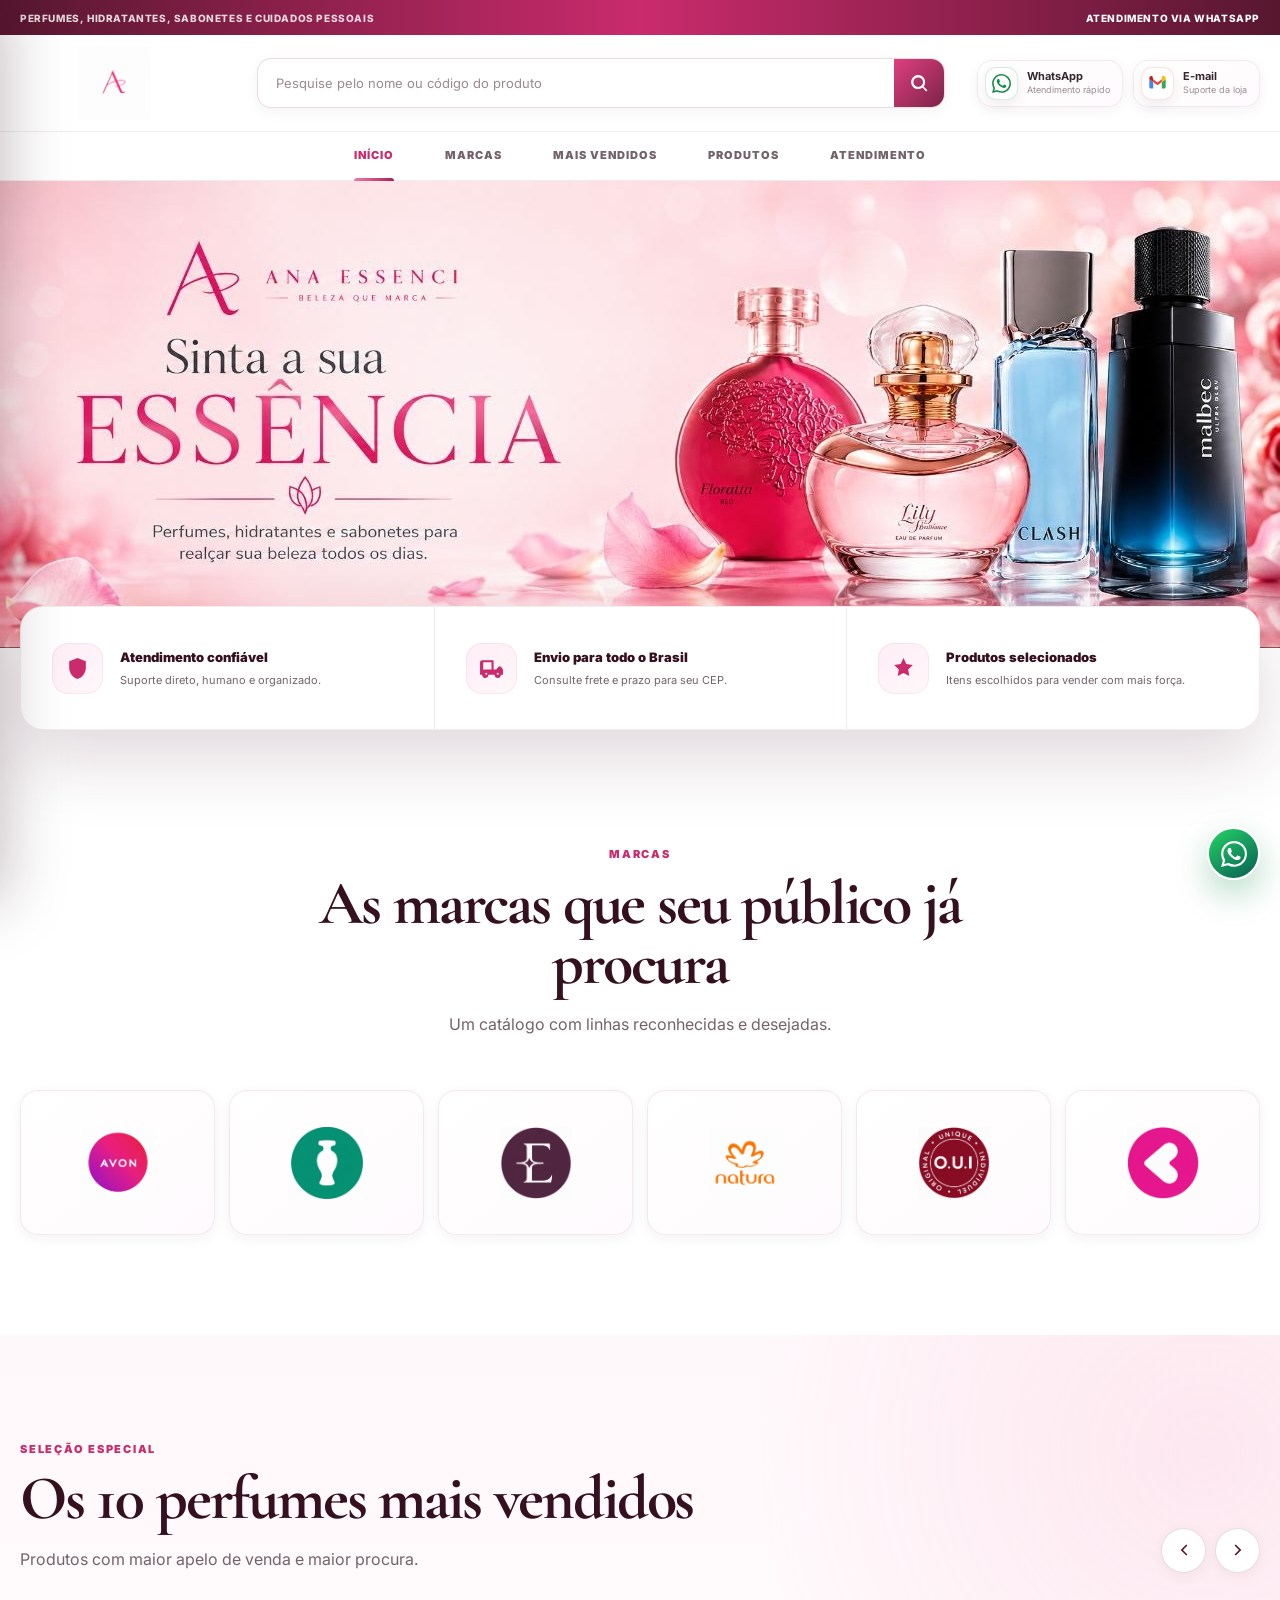
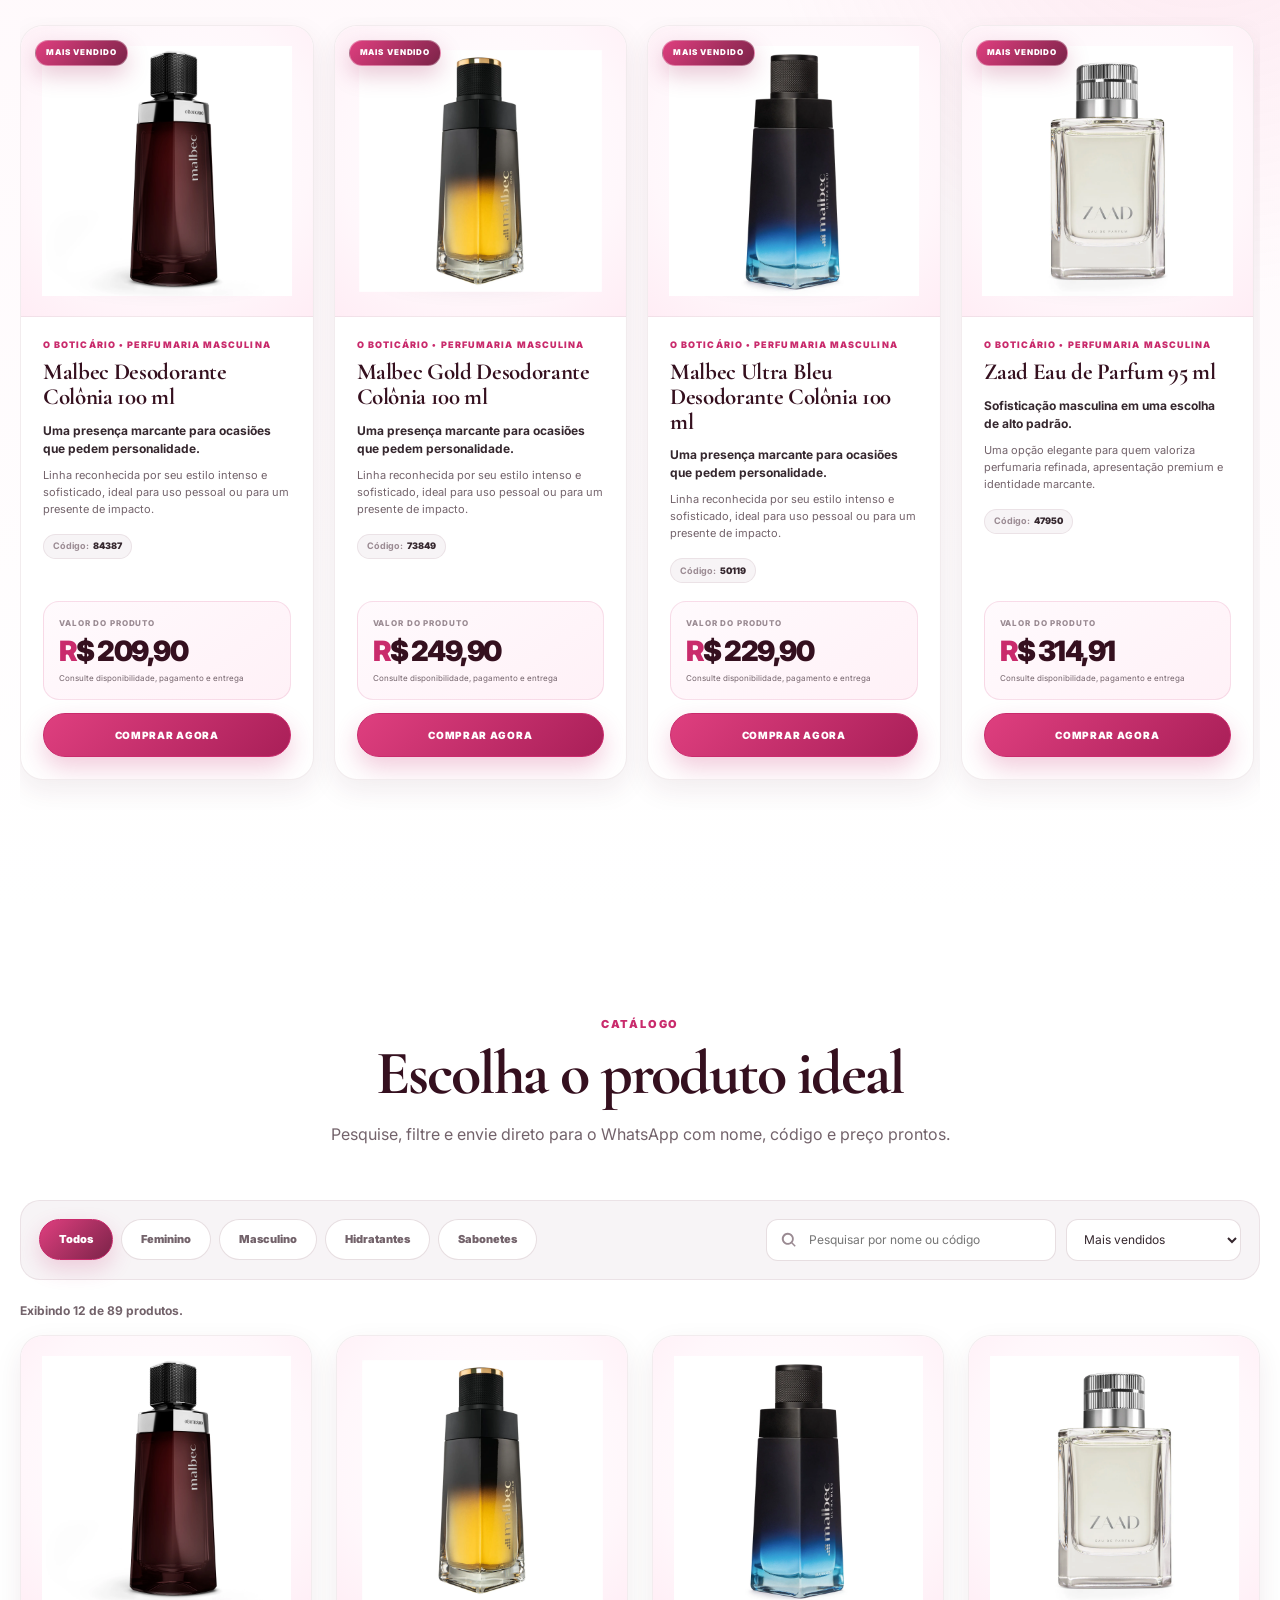
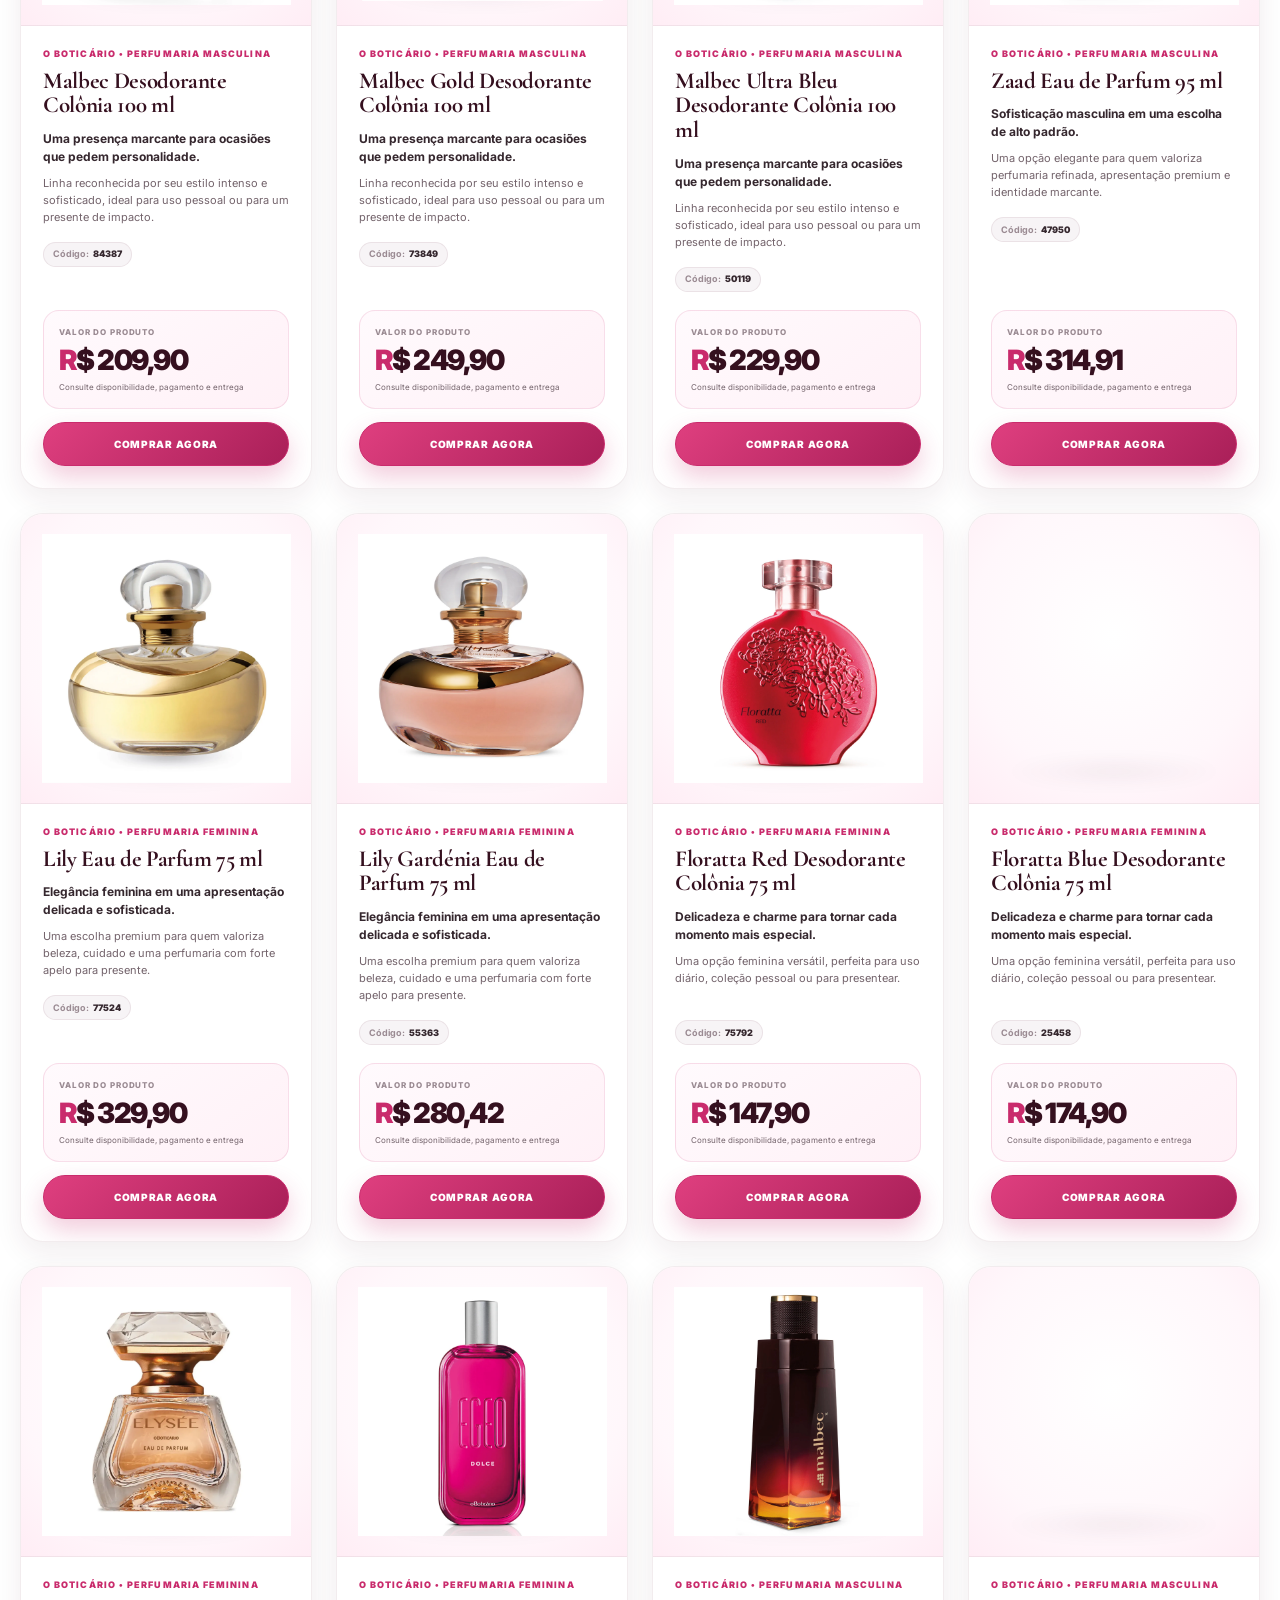
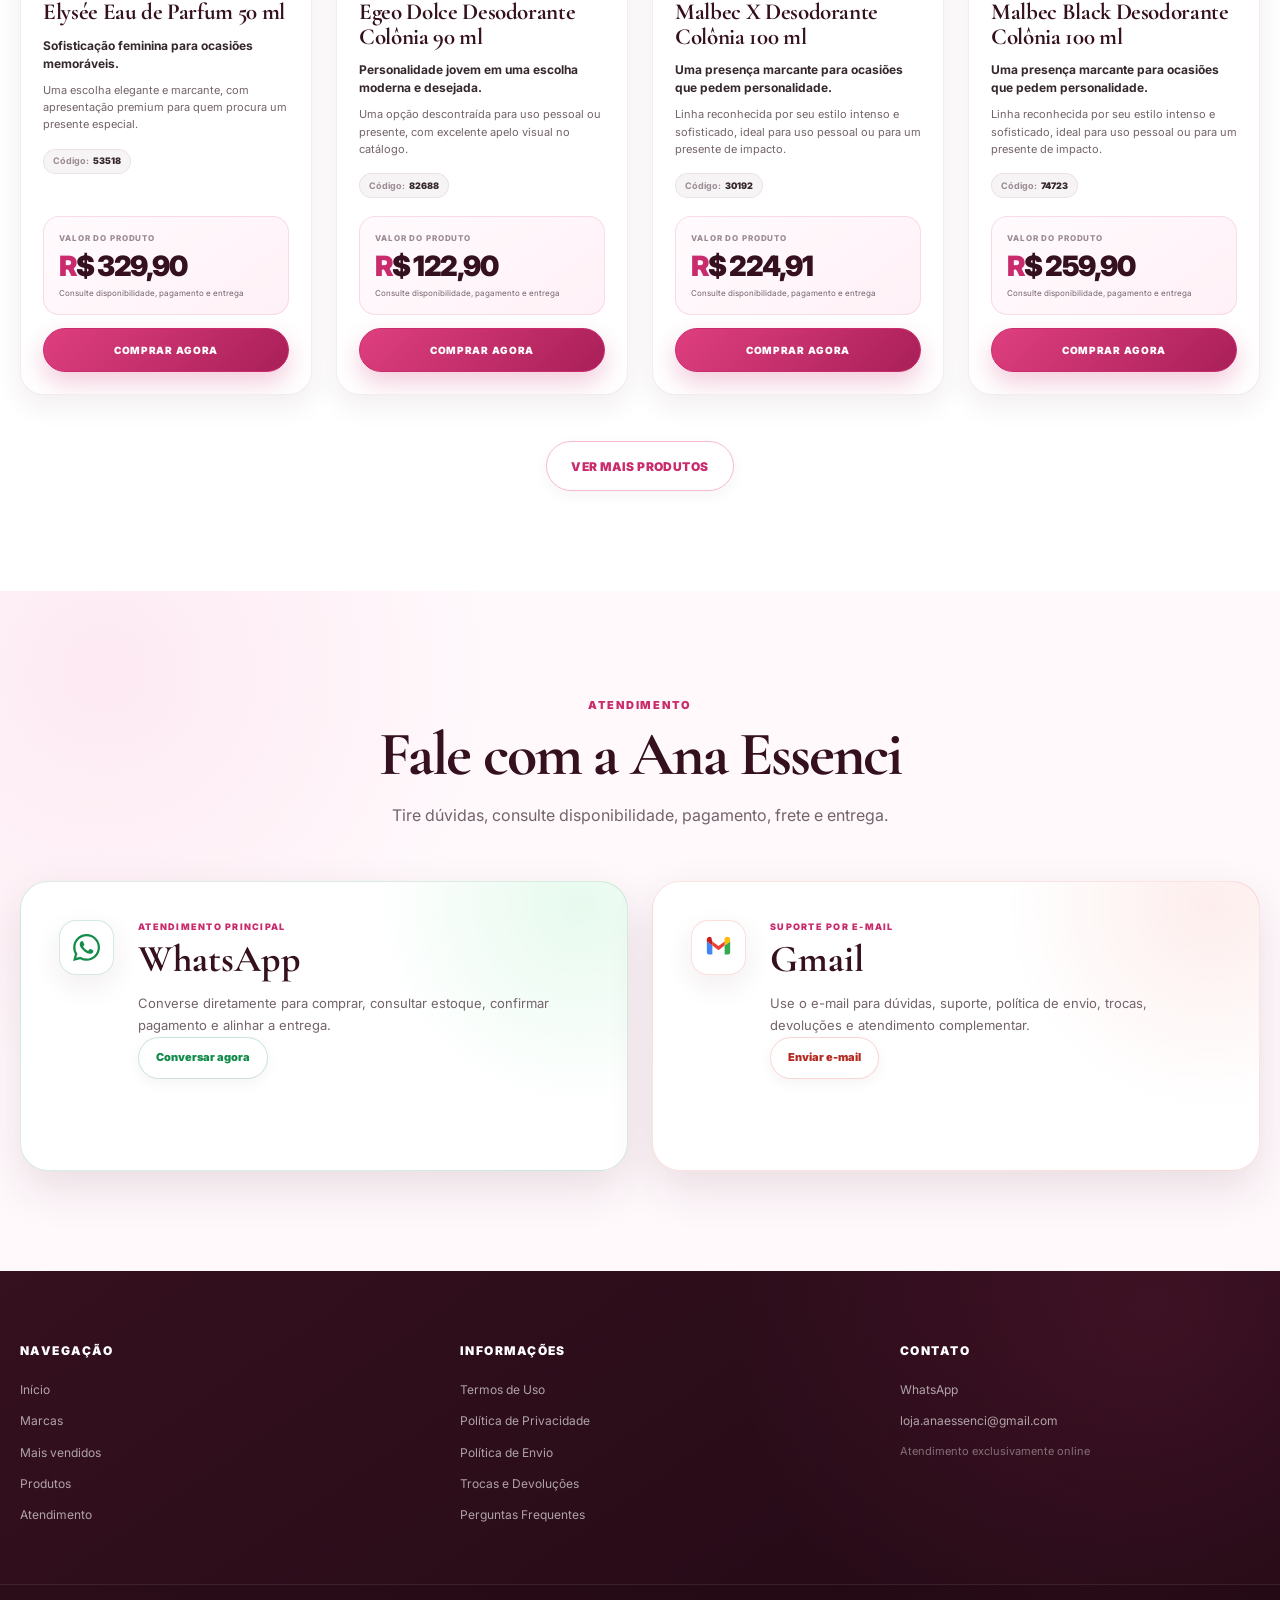
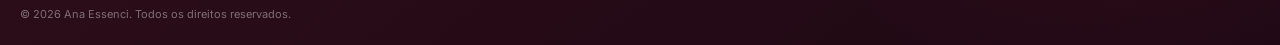
==== commit 120872b3: "Site beta da ana" ====
--- a/index.html
+++ b/index.html
@@ -304,58 +304,24 @@
 
   <main>
 
-    <!-- hero -->
-    <section class="hero" id="inicio">
-      <div class="hero__media">
-        <picture>
-          <source
-            media="(max-width: 768px)"
-            srcset="banners/banner-mobile.jpg"
-          >
-          <img
-            src="banners/banner-desktop.jpg"
-            alt="Ana Essenci - perfumes e cuidados pessoais"
-            class="hero__image"
-            fetchpriority="high"
-            decoding="async"
-            width="1920"
-            height="700"
-          >
-        </picture>
-      </div>
-
-      <div class="hero__overlay">
-        <div class="container hero__content">
-          <span class="hero__eyebrow">
-            Ana Essenci
-          </span>
-
-          <h1>
-            Beleza, perfumação e cuidado
-            <span>com apresentação premium</span>
-          </h1>
-
-          <p>
-            Um catálogo pensado para quem valoriza fragrâncias marcantes,
-            autocuidado e atendimento atencioso.
-          </p>
-
-          <div class="hero__actions">
-            <a href="#catalogo" class="btn btn--primary">
-              Ver produtos
-            </a>
-
-            <a
-              href="https://wa.me/message/RFPQVIOKJU7AJ1"
-              class="btn btn--secondary"
-              target="_blank"
-              rel="noopener noreferrer"
-            >
-              Falar no WhatsApp
-            </a>
-          </div>
-        </div>
-      </div>
+    <!-- banner principal -->
+    <section class="hero" id="inicio" aria-label="Destaque Ana Essenci">
+      <picture class="hero__picture">
+        <source
+          media="(max-width: 768px)"
+          srcset="banners/banner-mobile.jpg"
+        >
+
+        <img
+          src="banners/banner-desktop.jpg"
+          alt="Ana Essenci — perfumes, hidratantes, sabonetes e cuidados pessoais"
+          class="hero__image"
+          width="1920"
+          height="700"
+          fetchpriority="high"
+          decoding="async"
+        >
+      </picture>
     </section>
 
     <!-- diferenciais -->
--- a/style.css
+++ b/style.css
@@ -2612,4 +2612,244 @@
     transition-duration:
       0.01ms !important;
   }
-}+}
+
+/* =========================================================
+   AJUSTES FINAIS — ANA ESSENCI
+   Banner, cards, preços e carrossel
+========================================================= */
+
+.hero {
+  min-height: 0;
+  overflow: hidden;
+  background: #f8dce7;
+}
+
+.hero__picture {
+  display: block;
+  width: 100%;
+}
+
+.hero__image {
+  display: block;
+  width: 100%;
+  height: auto;
+  min-height: 0;
+  object-fit: contain;
+  object-position: center;
+  transform: none;
+}
+
+.hero__media,
+.hero__overlay,
+.hero__content,
+.hero__eyebrow,
+.hero__actions {
+  display: none;
+}
+
+.featured-track {
+  display: flex;
+  gap: 20px;
+  width: 100%;
+  overflow-x: auto;
+  padding: 8px 3px 30px;
+  scroll-behavior: smooth;
+  scroll-snap-type: x mandatory;
+  overscroll-behavior-inline: contain;
+  scrollbar-width: none;
+}
+
+.featured-track::-webkit-scrollbar {
+  display: none;
+}
+
+.featured-track .product-card {
+  flex: 0 0 calc((100% - 60px) / 4);
+  width: calc((100% - 60px) / 4);
+  scroll-snap-align: start;
+  scroll-snap-stop: always;
+}
+
+.product-card__title {
+  display: block;
+  min-height: 0;
+  max-height: none;
+  overflow: visible;
+  -webkit-line-clamp: unset;
+  -webkit-box-orient: unset;
+  text-overflow: clip;
+}
+
+.product-card__copy {
+  display: block;
+  min-height: 38px;
+  overflow: visible;
+  -webkit-line-clamp: unset;
+  -webkit-box-orient: unset;
+}
+
+.product-card__description {
+  display: block;
+  min-height: 52px;
+  overflow: visible;
+  -webkit-line-clamp: unset;
+  -webkit-box-orient: unset;
+}
+
+.product-card__offer {
+  display: grid;
+  gap: 13px;
+  margin-top: auto;
+  padding-top: 18px;
+}
+
+.product-card__price-area {
+  padding: 15px;
+  border: 1px solid rgba(201, 43, 108, 0.13);
+  border-radius: 16px;
+  background: linear-gradient(145deg, #fffafd, #fff1f7);
+}
+
+.product-card__price-label {
+  font-size: 8px;
+  font-weight: 800;
+  letter-spacing: 0.11em;
+}
+
+.product-card__price {
+  margin-top: 7px;
+  color: var(--wine-900);
+  font-family: "Inter", Arial, sans-serif;
+  font-size: 28px;
+  line-height: 1;
+  letter-spacing: -0.055em;
+}
+
+.product-card__payment {
+  display: block;
+  margin-top: 8px;
+  color: var(--text-secondary);
+  font-size: 8px;
+  line-height: 1.4;
+}
+
+.product-card__buy {
+  display: inline-flex;
+  align-items: center;
+  justify-content: center;
+  width: 100%;
+  min-height: 44px;
+  padding: 0 16px;
+  border: 1px solid var(--pink-600);
+  border-radius: 999px;
+  color: #fff;
+  background: linear-gradient(135deg, var(--pink-500), var(--pink-700));
+  box-shadow: 0 11px 25px rgba(201, 43, 108, 0.24);
+  font-size: 10px;
+  font-weight: 900;
+  letter-spacing: 0.07em;
+  text-transform: uppercase;
+  transition: transform var(--transition), box-shadow var(--transition), filter var(--transition);
+}
+
+.product-card__buy:hover {
+  filter: brightness(1.04);
+  box-shadow: 0 16px 34px rgba(201, 43, 108, 0.34);
+  transform: translateY(-3px);
+}
+
+.product-card__whatsapp,
+.product-card__button,
+.product-card__meta {
+  display: none;
+}
+
+@media (max-width: 1180px) {
+  .featured-track .product-card {
+    flex-basis: calc((100% - 40px) / 3);
+    width: calc((100% - 40px) / 3);
+  }
+}
+
+@media (max-width: 920px) {
+  .featured-track .product-card {
+    flex-basis: calc((100% - 20px) / 2);
+    width: calc((100% - 20px) / 2);
+  }
+}
+
+@media (max-width: 700px) {
+  .hero__image {
+    width: 100%;
+    height: auto;
+    object-fit: contain;
+    object-position: center top;
+  }
+
+  .featured-track {
+    gap: 14px;
+    margin-inline: -14px;
+    padding-inline: 14px;
+  }
+
+  .featured-track .product-card {
+    flex: 0 0 86%;
+    width: 86%;
+  }
+
+  .product-card__content {
+    padding: 13px;
+  }
+
+  .product-card__title {
+    min-height: 0;
+    font-size: 17px;
+    line-height: 1.18;
+  }
+
+  .product-card__copy {
+    min-height: 0;
+    font-size: 9px;
+  }
+
+  .product-card__description {
+    display: none;
+  }
+
+  .product-card__offer {
+    gap: 10px;
+    padding-top: 13px;
+  }
+
+  .product-card__price-area {
+    padding: 11px;
+    border-radius: 12px;
+  }
+
+  .product-card__price {
+    font-size: 20px;
+  }
+
+  .product-card__buy {
+    min-height: 38px;
+    padding-inline: 8px;
+    font-size: 8px;
+    letter-spacing: 0.04em;
+  }
+}
+
+@media (max-width: 390px) {
+  .featured-track .product-card {
+    flex-basis: 90%;
+    width: 90%;
+  }
+
+  .product-card__title {
+    font-size: 15px;
+  }
+
+  .product-card__price {
+    font-size: 18px;
+  }
+}
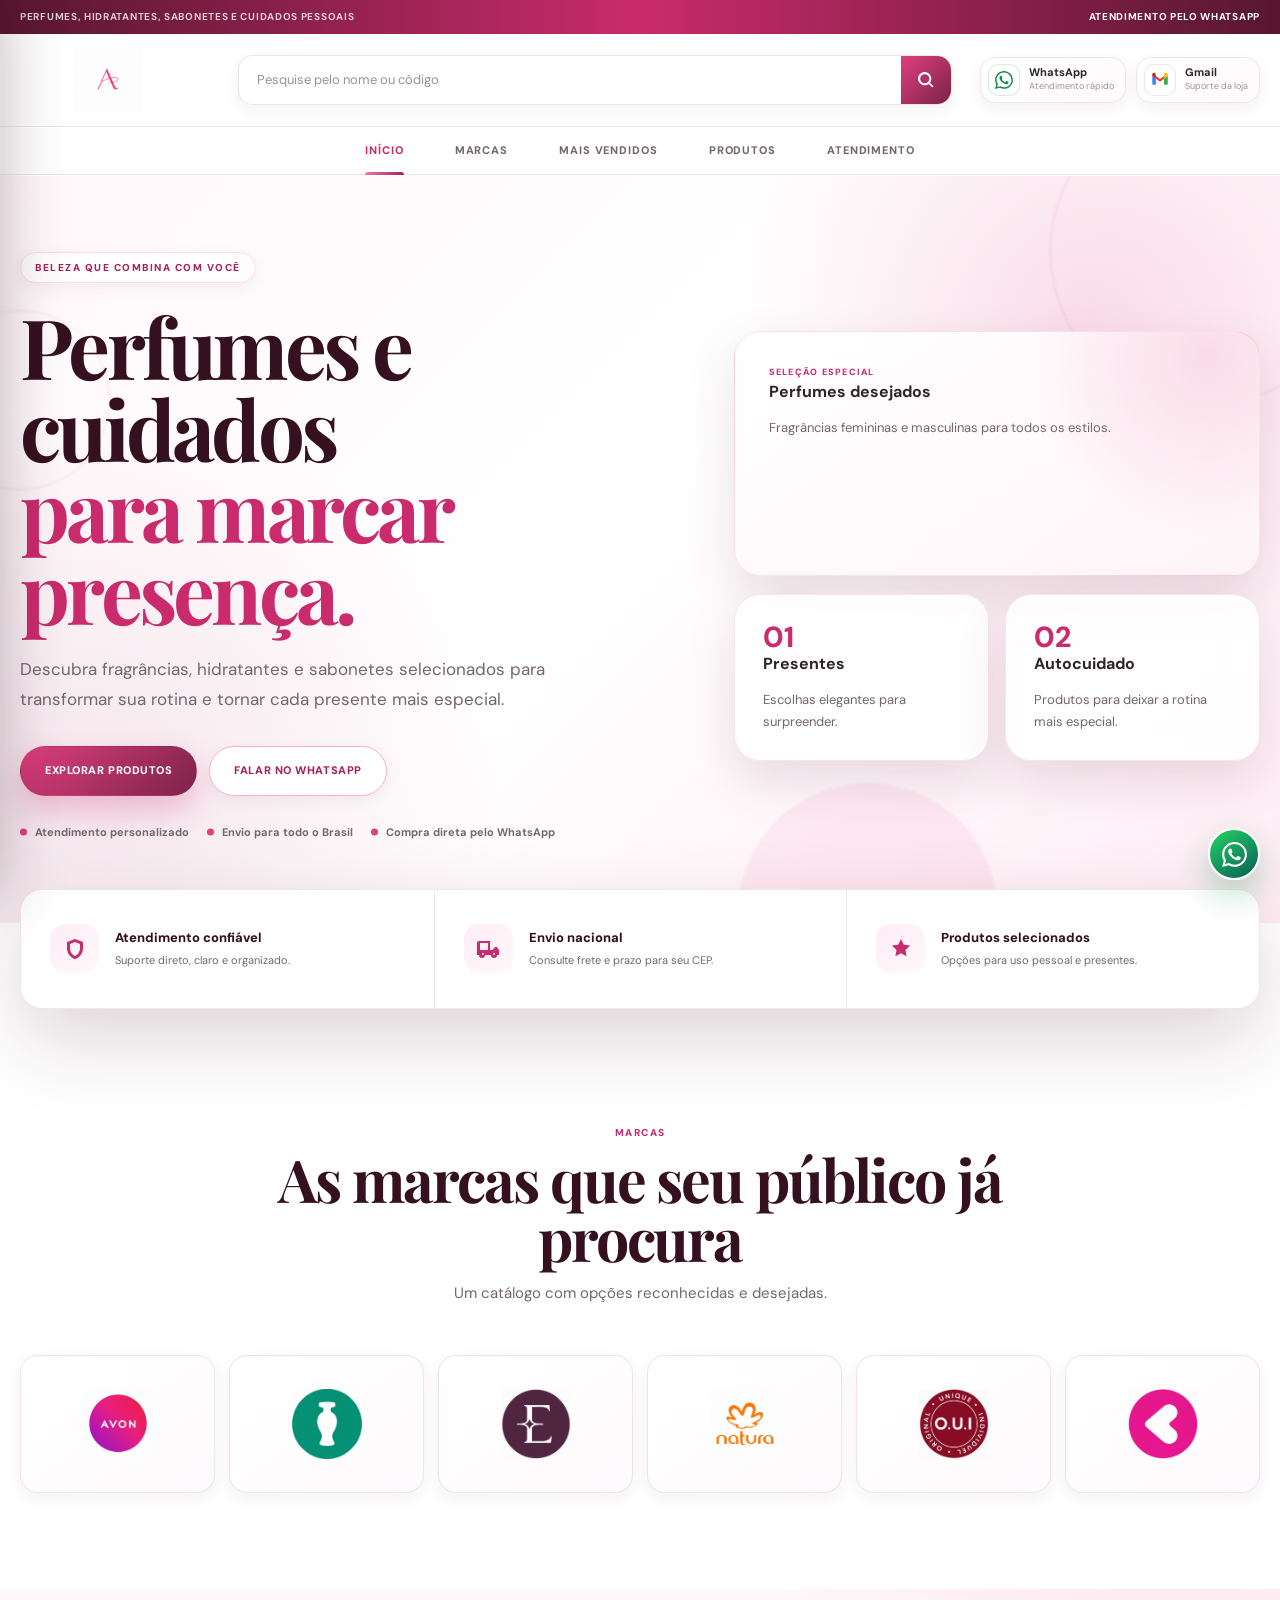
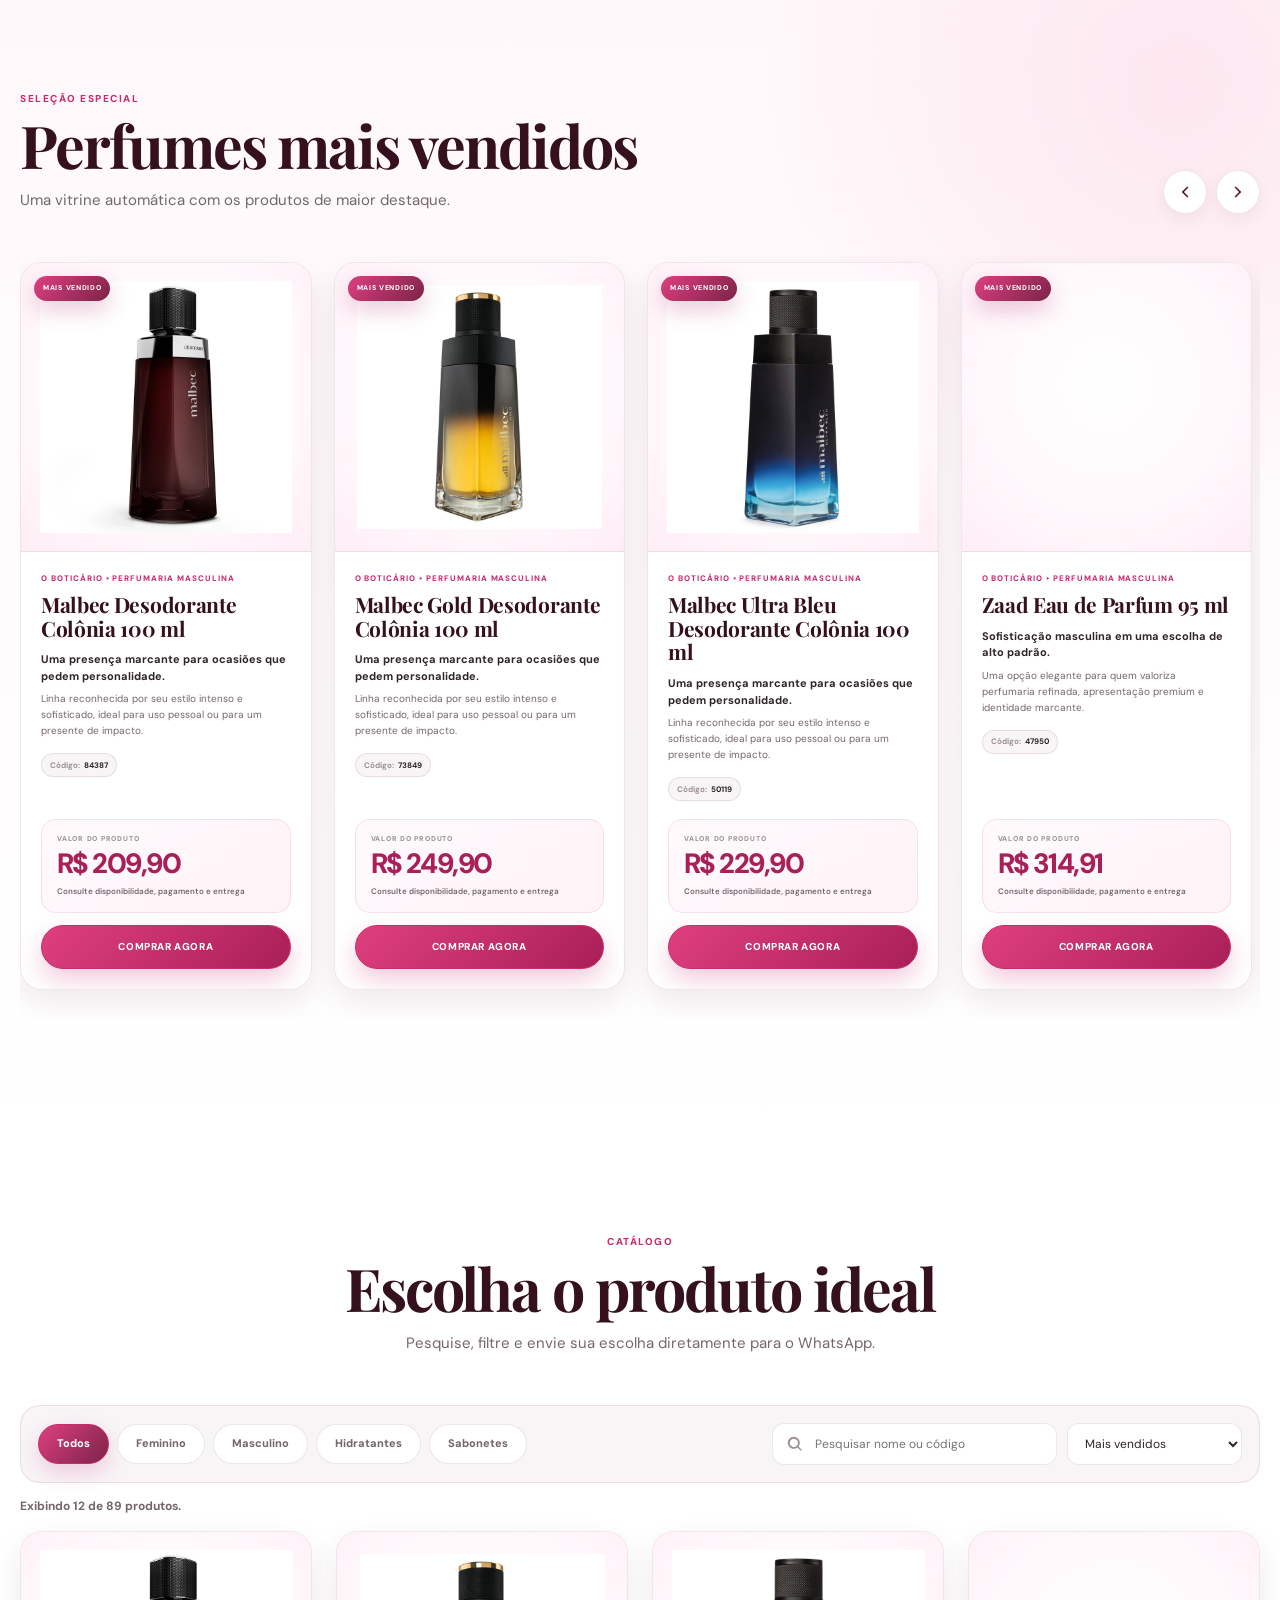
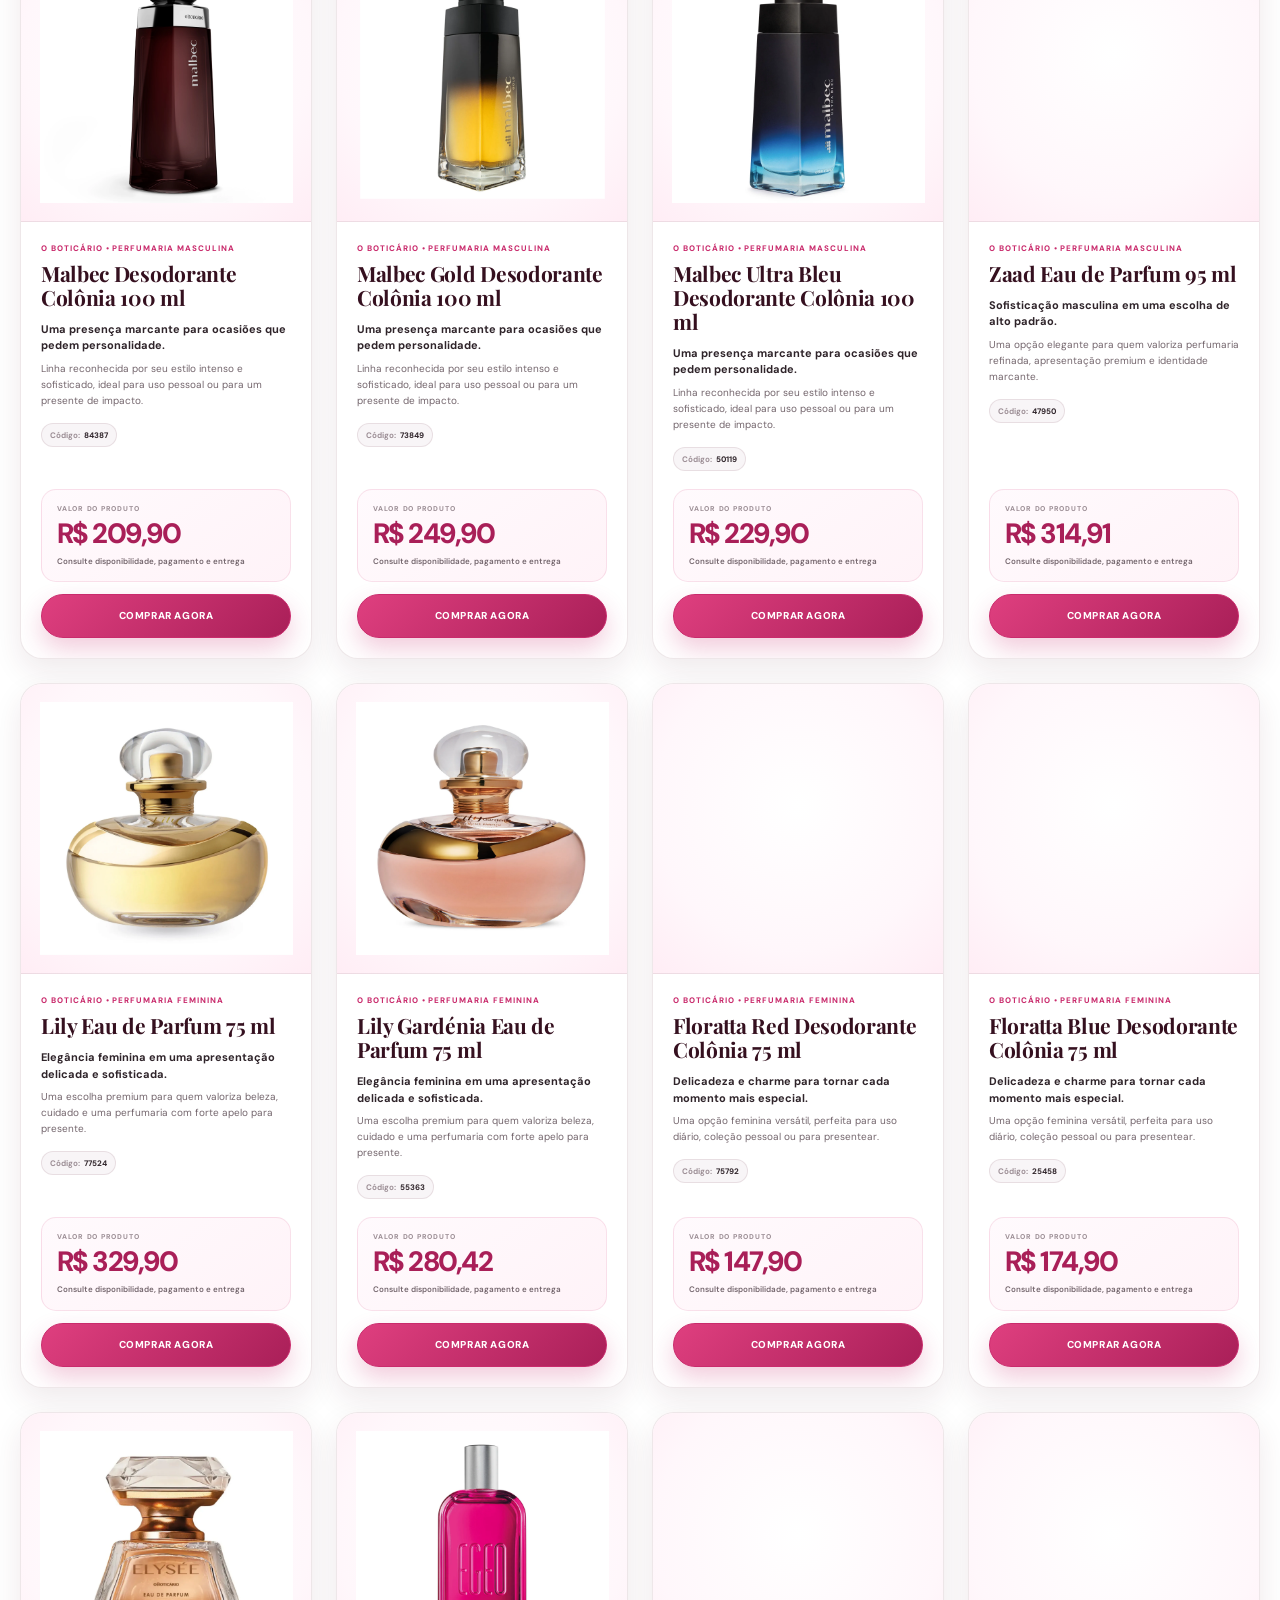
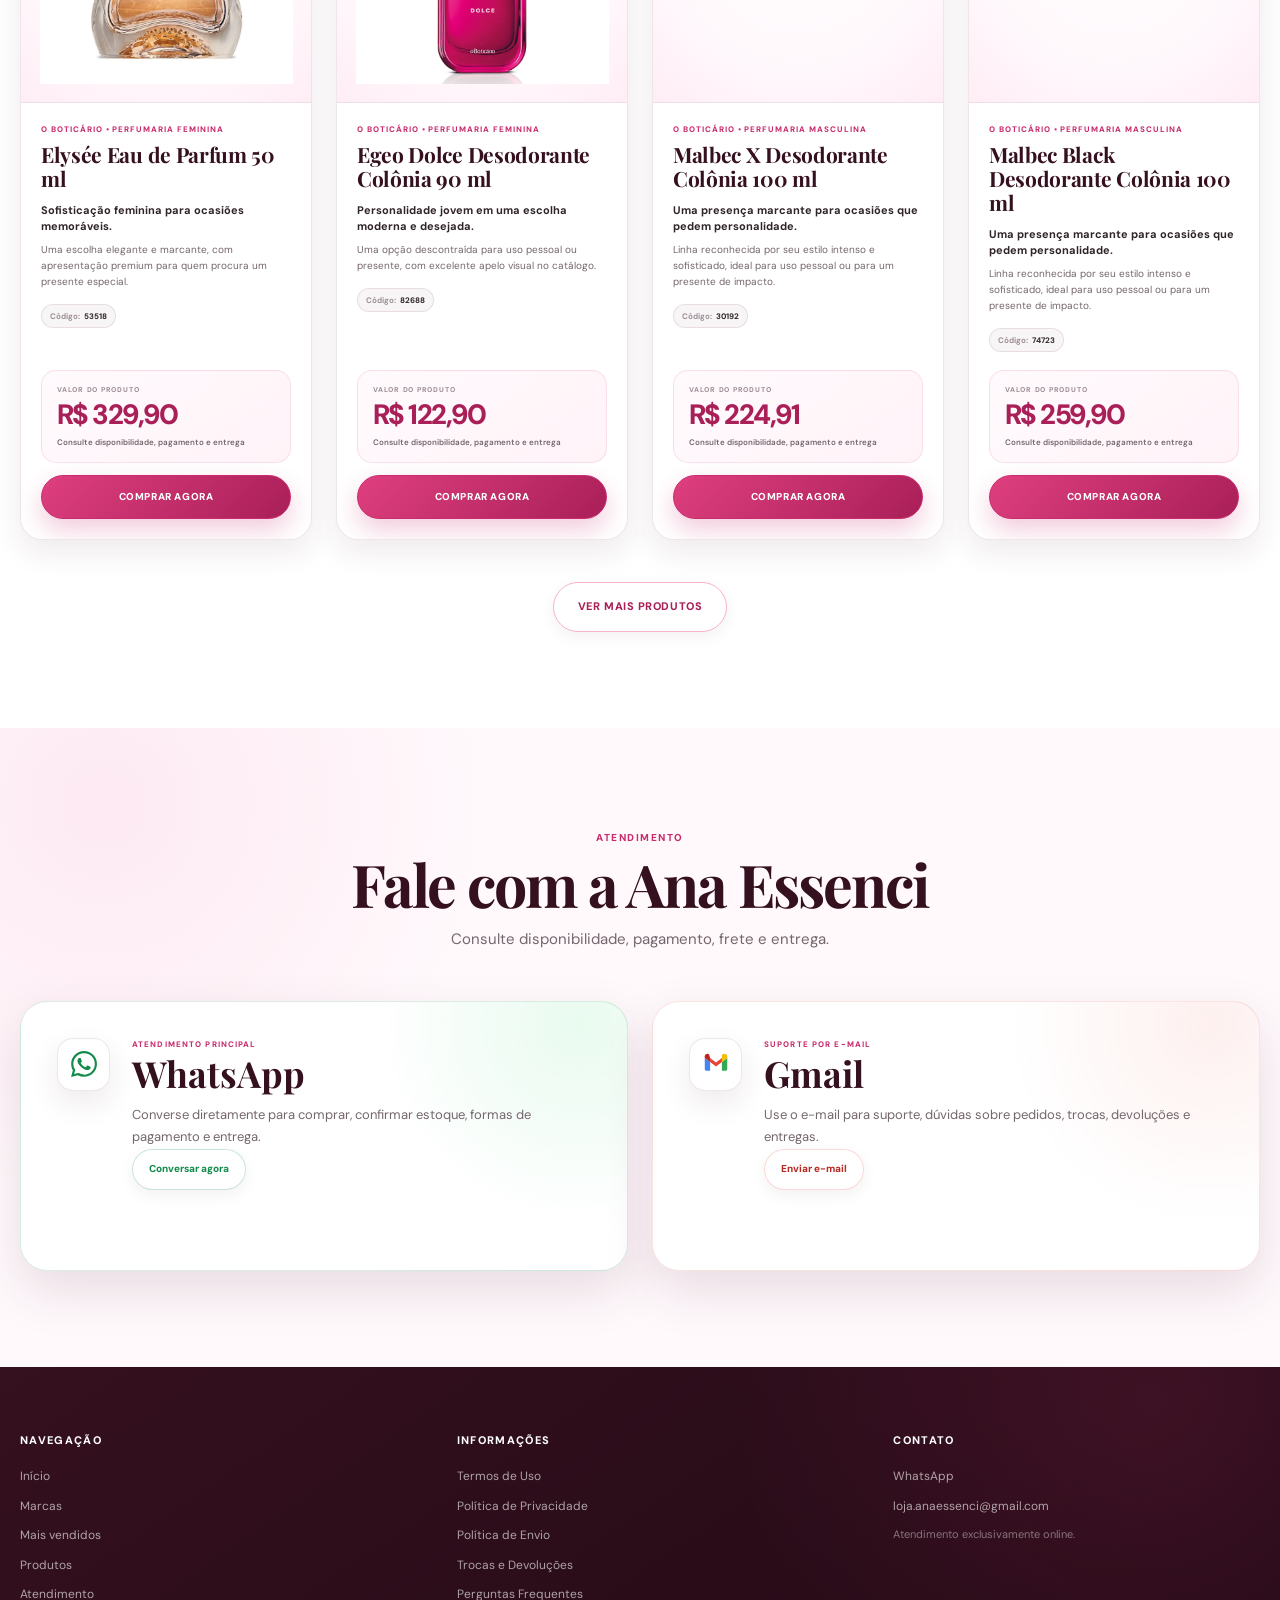
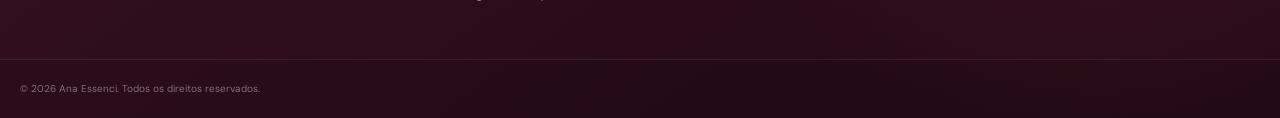
==== commit c9045203: "site da ana" ====
--- a/index.html
+++ b/index.html
@@ -2,34 +2,25 @@
 <html lang="pt-BR">
 <head>
   <meta charset="UTF-8">
-  <meta
-    name="viewport"
-    content="width=device-width, initial-scale=1.0"
-  >
+  <meta name="viewport" content="width=device-width, initial-scale=1.0">
+
   <title>Ana Essenci | Perfumes, Cosméticos e Cuidados Pessoais</title>
 
   <meta
     name="description"
-    content="Perfumes, hidratantes, sabonetes e cuidados pessoais com atendimento personalizado pelo WhatsApp. Ana Essenci."
+    content="Perfumes, hidratantes, sabonetes e cuidados pessoais com atendimento personalizado pelo WhatsApp. Conheça a Ana Essenci."
   >
 
-  <meta name="theme-color" content="#d62b70">
+  <meta name="theme-color" content="#c92b6c">
+  <meta name="color-scheme" content="light">
+
+  <link rel="icon" type="image/x-icon" href="favicon/favicon.ico">
+
+  <link rel="preconnect" href="https://fonts.googleapis.com">
+  <link rel="preconnect" href="https://fonts.gstatic.com" crossorigin>
 
   <link
-    rel="icon"
-    type="image/x-icon"
-    href="favicon/favicon.ico"
-  >
-
-  <link rel="preconnect" href="https://fonts.googleapis.com">
-  <link
-    rel="preconnect"
-    href="https://fonts.gstatic.com"
-    crossorigin
-  >
-
-  <link
-    href="https://fonts.googleapis.com/css2?family=Inter:wght@400;500;600;700;800;900&family=Cormorant+Garamond:wght@600;700&display=swap"
+    href="https://fonts.googleapis.com/css2?family=DM+Sans:wght@400;500;600;700;800&family=Playfair+Display:wght@600;700&display=swap"
     rel="stylesheet"
   >
 
@@ -37,12 +28,10 @@
 </head>
 <body>
 
-  <!-- Símbolos globais -->
-  <svg
-    class="svg-symbols"
-    aria-hidden="true"
-    focusable="false"
-  >
+  <!-- =====================================================
+       SÍMBOLOS SVG
+  ====================================================== -->
+  <svg class="svg-symbols" aria-hidden="true" focusable="false">
     <symbol id="icon-whatsapp" viewBox="0 0 24 24">
       <path
         fill="currentColor"
@@ -59,77 +48,62 @@
     </symbol>
 
     <symbol id="icon-search" viewBox="0 0 24 24">
-      <path
-        fill="currentColor"
-        d="m21 19.6-4.3-4.3a8 8 0 1 0-1.4 1.4L19.6 21 21 19.6ZM5 10.5a5.5 5.5 0 1 1 11 0 5.5 5.5 0 0 1-11 0Z"
-      />
+      <path fill="currentColor" d="m21 19.6-4.3-4.3a8 8 0 1 0-1.4 1.4L19.6 21 21 19.6ZM5 10.5a5.5 5.5 0 1 1 11 0 5.5 5.5 0 0 1-11 0Z"/>
     </symbol>
 
     <symbol id="icon-menu" viewBox="0 0 24 24">
-      <path
-        fill="currentColor"
-        d="M4 6h16v2H4zm0 5h16v2H4zm0 5h16v2H4z"
-      />
+      <path fill="currentColor" d="M4 6h16v2H4zm0 5h16v2H4zm0 5h16v2H4z"/>
     </symbol>
 
     <symbol id="icon-close" viewBox="0 0 24 24">
-      <path
-        fill="currentColor"
-        d="M18.3 5.7 12 12l6.3 6.3-1.4 1.4L10.6 13.4 4.3 19.7 2.9 18.3 9.2 12 2.9 5.7 4.3 4.3l6.3 6.3 6.3-6.3z"
-      />
+      <path fill="currentColor" d="M18.3 5.7 12 12l6.3 6.3-1.4 1.4L10.6 13.4 4.3 19.7 2.9 18.3 9.2 12 2.9 5.7 4.3 4.3l6.3 6.3 6.3-6.3z"/>
     </symbol>
 
     <symbol id="icon-arrow-left" viewBox="0 0 24 24">
-      <path
-        fill="currentColor"
-        d="M14.7 5.3 8 12l6.7 6.7 1.4-1.4L10.8 12l5.3-5.3z"
-      />
+      <path fill="currentColor" d="M14.7 5.3 8 12l6.7 6.7 1.4-1.4L10.8 12l5.3-5.3z"/>
     </symbol>
 
     <symbol id="icon-arrow-right" viewBox="0 0 24 24">
-      <path
-        fill="currentColor"
-        d="m9.3 18.7 6.7-6.7-6.7-6.7-1.4 1.4 5.3 5.3-5.3 5.3z"
-      />
+      <path fill="currentColor" d="m9.3 18.7 6.7-6.7-6.7-6.7-1.4 1.4 5.3 5.3-5.3 5.3z"/>
     </symbol>
 
     <symbol id="icon-shield" viewBox="0 0 24 24">
-      <path
-        fill="currentColor"
-        d="M12 2 4 5v6c0 5.1 3.4 9.8 8 11 4.6-1.2 8-5.9 8-11V5l-8-3Z"
-      />
+      <path fill="currentColor" d="M12 2 4 5v6c0 5.1 3.4 9.8 8 11 4.6-1.2 8-5.9 8-11V5l-8-3Zm0 3.1 5 1.9v4c0 3.5-2.1 6.9-5 8-2.9-1.1-5-4.5-5-8V7l5-1.9Z"/>
     </symbol>
 
     <symbol id="icon-truck" viewBox="0 0 24 24">
-      <path
-        fill="currentColor"
-        d="M3 4h11v9h2.5l2.5-3H21l2 3v5h-2a3 3 0 0 1-6 0H9a3 3 0 0 1-6 0H1V6a2 2 0 0 1 2-2Zm1 2v7h8V6H4Zm3 10a1 1 0 1 0 0 2 1 1 0 0 0 0-2Zm11 0a1 1 0 1 0 0 2 1 1 0 0 0 0-2Z"
-      />
+      <path fill="currentColor" d="M3 4h11v9h2.5l2.5-3H21l2 3v5h-2a3 3 0 0 1-6 0H9a3 3 0 0 1-6 0H1V6a2 2 0 0 1 2-2Zm1 2v7h8V6H4Zm3 10a1 1 0 1 0 0 2 1 1 0 0 0 0-2Zm11 0a1 1 0 1 0 0 2 1 1 0 0 0 0-2Z"/>
     </symbol>
 
     <symbol id="icon-star" viewBox="0 0 24 24">
-      <path
-        fill="currentColor"
-        d="m12 2 2.8 5.7 6.2.9-4.5 4.4 1.1 6.2L12 16.3l-5.6 2.9 1.1-6.2L3 8.6l6.2-.9L12 2z"
-      />
+      <path fill="currentColor" d="m12 2 2.8 5.7 6.2.9-4.5 4.4 1.1 6.2L12 16.3l-5.6 2.9 1.1-6.2L3 8.6l6.2-.9L12 2z"/>
+    </symbol>
+
+    <symbol id="icon-bag" viewBox="0 0 24 24">
+      <path fill="currentColor" d="M7 7V6a5 5 0 0 1 10 0v1h3l1 15H3L4 7h3Zm2 0h6V6a3 3 0 0 0-6 0v1Zm-3.1 2-.7 11h13.6l-.7-11H17v2h-2V9H9v2H7V9H5.9Z"/>
     </symbol>
   </svg>
 
-  <!-- topo -->
+  <!-- =====================================================
+       BARRA SUPERIOR
+  ====================================================== -->
   <div class="topbar">
     <div class="container topbar__content">
       <p>Perfumes, hidratantes, sabonetes e cuidados pessoais</p>
+
       <a
         href="https://wa.me/message/RFPQVIOKJU7AJ1"
         target="_blank"
         rel="noopener noreferrer"
       >
-        Atendimento via WhatsApp
+        Atendimento pelo WhatsApp
       </a>
     </div>
   </div>
 
-  <!-- header -->
+  <!-- =====================================================
+       CABEÇALHO
+  ====================================================== -->
   <header class="site-header" id="siteHeader">
     <div class="container site-header__main">
 
@@ -146,11 +120,7 @@
         </svg>
       </button>
 
-      <a
-        href="#inicio"
-        class="site-logo"
-        aria-label="Ana Essenci"
-      >
+      <a href="#inicio" class="site-logo" aria-label="Ana Essenci">
         <img
           src="logo/logo.jpg"
           alt="Ana Essenci"
@@ -159,29 +129,19 @@
         >
       </a>
 
-      <form
-        class="site-search"
-        id="siteSearchForm"
-        role="search"
-      >
-        <label
-          class="sr-only"
-          for="siteSearchInput"
-        >
+      <form class="site-search" id="siteSearchForm" role="search">
+        <label class="sr-only" for="siteSearchInput">
           Pesquisar produto
         </label>
 
         <input
           id="siteSearchInput"
           type="search"
-          placeholder="Pesquise pelo nome ou código do produto"
+          placeholder="Pesquise pelo nome ou código"
           autocomplete="off"
         >
 
-        <button
-          type="submit"
-          aria-label="Pesquisar"
-        >
+        <button type="submit" aria-label="Pesquisar">
           <svg aria-hidden="true">
             <use href="#icon-search"></use>
           </svg>
@@ -194,7 +154,6 @@
           class="header-action header-action--whatsapp"
           target="_blank"
           rel="noopener noreferrer"
-          aria-label="Falar no WhatsApp"
         >
           <span class="header-action__icon">
             <svg aria-hidden="true">
@@ -211,7 +170,6 @@
         <a
           href="mailto:loja.anaessenci@gmail.com?subject=Atendimento%20-%20Ana%20Essenci"
           class="header-action header-action--gmail"
-          aria-label="Enviar e-mail"
         >
           <span class="header-action__icon">
             <svg aria-hidden="true">
@@ -220,17 +178,14 @@
           </span>
 
           <span class="header-action__text">
-            <strong>E-mail</strong>
+            <strong>Gmail</strong>
             <small>Suporte da loja</small>
           </span>
         </a>
       </div>
     </div>
 
-    <nav
-      class="main-nav"
-      aria-label="Navegação principal"
-    >
+    <nav class="main-nav" aria-label="Navegação principal">
       <div class="container main-nav__links">
         <a href="#inicio" class="is-active">Início</a>
         <a href="#marcas">Marcas</a>
@@ -241,28 +196,16 @@
     </nav>
   </header>
 
-  <!-- menu mobile -->
-  <div
-    class="mobile-menu-backdrop"
-    id="mobileMenuBackdrop"
-  ></div>
-
-  <aside
-    class="mobile-menu"
-    id="mobileMenu"
-    aria-hidden="true"
-  >
+  <!-- =====================================================
+       MENU MOBILE
+  ====================================================== -->
+  <div class="mobile-menu-backdrop" id="mobileMenuBackdrop"></div>
+
+  <aside class="mobile-menu" id="mobileMenu" aria-hidden="true">
     <div class="mobile-menu__header">
-      <img
-        src="logo/logo.jpg"
-        alt="Ana Essenci"
-      >
-
-      <button
-        type="button"
-        id="mobileMenuClose"
-        aria-label="Fechar menu"
-      >
+      <img src="logo/logo.jpg" alt="Ana Essenci">
+
+      <button type="button" id="mobileMenuClose" aria-label="Fechar menu">
         <svg aria-hidden="true">
           <use href="#icon-close"></use>
         </svg>
@@ -297,88 +240,131 @@
         <svg aria-hidden="true">
           <use href="#icon-gmail"></use>
         </svg>
-        <span>E-mail</span>
+        <span>Gmail</span>
       </a>
     </div>
   </aside>
 
   <main>
 
-    <!-- banner principal -->
-    <section class="hero" id="inicio" aria-label="Destaque Ana Essenci">
-      <picture class="hero__picture">
-        <source
-          media="(max-width: 768px)"
-          srcset="banners/banner-mobile.jpg"
-        >
-
-        <img
-          src="banners/banner-desktop.jpg"
-          alt="Ana Essenci — perfumes, hidratantes, sabonetes e cuidados pessoais"
-          class="hero__image"
-          width="1920"
-          height="700"
-          fetchpriority="high"
-          decoding="async"
-        >
-      </picture>
+    <!-- ===================================================
+         APRESENTAÇÃO PRINCIPAL — SEM BANNER DE IMAGEM
+    ==================================================== -->
+    <section class="hero" id="inicio">
+      <div class="hero__decoration hero__decoration--one"></div>
+      <div class="hero__decoration hero__decoration--two"></div>
+      <div class="hero__decoration hero__decoration--three"></div>
+
+      <div class="container hero__layout">
+        <div class="hero__content">
+          <span class="hero__eyebrow">Beleza que combina com você</span>
+
+          <h1>
+            Perfumes e cuidados
+            <span>para marcar presença.</span>
+          </h1>
+
+          <p>
+            Descubra fragrâncias, hidratantes e sabonetes selecionados
+            para transformar sua rotina e tornar cada presente mais especial.
+          </p>
+
+          <div class="hero__actions">
+            <a href="#catalogo" class="button button--primary">
+              Explorar produtos
+            </a>
+
+            <a
+              href="https://wa.me/message/RFPQVIOKJU7AJ1"
+              class="button button--secondary"
+              target="_blank"
+              rel="noopener noreferrer"
+            >
+              Falar no WhatsApp
+            </a>
+          </div>
+
+          <div class="hero__proof">
+            <span>Atendimento personalizado</span>
+            <span>Envio para todo o Brasil</span>
+            <span>Compra direta pelo WhatsApp</span>
+          </div>
+        </div>
+
+        <div class="hero__showcase" aria-label="Destaques da Ana Essenci">
+          <div class="hero__showcase-card hero__showcase-card--large">
+            <span class="hero__showcase-kicker">Seleção especial</span>
+            <strong>Perfumes desejados</strong>
+            <p>Fragrâncias femininas e masculinas para todos os estilos.</p>
+          </div>
+
+          <div class="hero__showcase-row">
+            <div class="hero__showcase-card">
+              <span class="hero__showcase-number">01</span>
+              <strong>Presentes</strong>
+              <p>Escolhas elegantes para surpreender.</p>
+            </div>
+
+            <div class="hero__showcase-card">
+              <span class="hero__showcase-number">02</span>
+              <strong>Autocuidado</strong>
+              <p>Produtos para deixar a rotina mais especial.</p>
+            </div>
+          </div>
+        </div>
+      </div>
     </section>
 
-    <!-- diferenciais -->
-    <section class="benefits">
+    <!-- ===================================================
+         BENEFÍCIOS
+    ==================================================== -->
+    <section class="benefits" aria-label="Diferenciais da Ana Essenci">
       <div class="container benefits__grid">
-
         <article class="benefit-card">
-          <div class="benefit-card__icon">
-            <svg aria-hidden="true">
-              <use href="#icon-shield"></use>
-            </svg>
-          </div>
-
-          <div class="benefit-card__content">
+          <span class="benefit-card__icon">
+            <svg aria-hidden="true"><use href="#icon-shield"></use></svg>
+          </span>
+
+          <div>
             <strong>Atendimento confiável</strong>
-            <p>Suporte direto, humano e organizado.</p>
+            <p>Suporte direto, claro e organizado.</p>
           </div>
         </article>
 
         <article class="benefit-card">
-          <div class="benefit-card__icon">
-            <svg aria-hidden="true">
-              <use href="#icon-truck"></use>
-            </svg>
-          </div>
-
-          <div class="benefit-card__content">
-            <strong>Envio para todo o Brasil</strong>
+          <span class="benefit-card__icon">
+            <svg aria-hidden="true"><use href="#icon-truck"></use></svg>
+          </span>
+
+          <div>
+            <strong>Envio nacional</strong>
             <p>Consulte frete e prazo para seu CEP.</p>
           </div>
         </article>
 
         <article class="benefit-card">
-          <div class="benefit-card__icon">
-            <svg aria-hidden="true">
-              <use href="#icon-star"></use>
-            </svg>
-          </div>
-
-          <div class="benefit-card__content">
+          <span class="benefit-card__icon">
+            <svg aria-hidden="true"><use href="#icon-star"></use></svg>
+          </span>
+
+          <div>
             <strong>Produtos selecionados</strong>
-            <p>Itens escolhidos para vender com mais força.</p>
+            <p>Opções para uso pessoal e presentes.</p>
           </div>
         </article>
       </div>
     </section>
 
-    <!-- marcas -->
+    <!-- ===================================================
+         MARCAS
+    ==================================================== -->
     <section class="section brands-section" id="marcas">
       <div class="container">
-        <div class="section-heading section-heading--center">
+        <header class="section-heading section-heading--center">
           <span class="section-kicker">Marcas</span>
           <h2>As marcas que seu público já procura</h2>
-          <p>
-            Um catálogo com linhas reconhecidas e desejadas.
-          </p>
-        </div>
+          <p>Um catálogo com opções reconhecidas e desejadas.</p>
+        </header>
 
         <div class="brands-grid">
           <article class="brand-card">
@@ -402,122 +388,98 @@
           </article>
 
           <article class="brand-card">
-            <img src="marcas/quem-disse-berenice.webp" alt="Quem Disse, Berenice?" loading="lazy">
+            <img
+              src="marcas/quem-disse-berenice.webp"
+              alt="Quem Disse, Berenice?"
+              loading="lazy"
+            >
           </article>
         </div>
       </div>
     </section>
 
-    <!-- mais vendidos -->
+    <!-- ===================================================
+         CARROSSEL DE MAIS VENDIDOS
+    ==================================================== -->
     <section class="section featured-section" id="mais-vendidos">
       <div class="container">
         <div class="section-heading">
           <div>
             <span class="section-kicker">Seleção especial</span>
-            <h2>Os 10 perfumes mais vendidos</h2>
-            <p>
-              Produtos com maior apelo de venda e maior procura.
-            </p>
-          </div>
-
-          <div class="slider-buttons">
-            <button
-              type="button"
-              id="featuredPrev"
-              aria-label="Voltar"
-            >
-              <svg aria-hidden="true">
-                <use href="#icon-arrow-left"></use>
-              </svg>
+            <h2>Perfumes mais vendidos</h2>
+            <p>Uma vitrine automática com os produtos de maior destaque.</p>
+          </div>
+
+          <div class="carousel-controls">
+            <button type="button" id="featuredPrev" aria-label="Produto anterior">
+              <svg aria-hidden="true"><use href="#icon-arrow-left"></use></svg>
             </button>
 
-            <button
-              type="button"
-              id="featuredNext"
-              aria-label="Avançar"
-            >
-              <svg aria-hidden="true">
-                <use href="#icon-arrow-right"></use>
-              </svg>
+            <button type="button" id="featuredNext" aria-label="Próximo produto">
+              <svg aria-hidden="true"><use href="#icon-arrow-right"></use></svg>
             </button>
           </div>
         </div>
 
+        <div class="featured-carousel" id="featuredCarousel">
+          <div class="featured-track" id="featuredTrack"></div>
+        </div>
+
         <div
-          class="featured-track"
-          id="featuredTrack"
+          class="carousel-pagination"
+          id="featuredPagination"
+          aria-label="Paginação do carrossel"
         ></div>
       </div>
     </section>
 
-    <!-- catálogo -->
+    <!-- ===================================================
+         CATÁLOGO
+    ==================================================== -->
     <section class="section catalog-section" id="catalogo">
       <div class="container">
-        <div class="section-heading section-heading--center">
+        <header class="section-heading section-heading--center">
           <span class="section-kicker">Catálogo</span>
           <h2>Escolha o produto ideal</h2>
           <p>
-            Pesquise, filtre e envie direto para o WhatsApp com nome,
-            código e preço prontos.
+            Pesquise, filtre e envie sua escolha diretamente para o WhatsApp.
           </p>
-        </div>
+        </header>
 
         <div class="catalog-controls">
           <div class="catalog-filters" id="catalogFilters">
-            <button
-              type="button"
-              class="catalog-filter is-active"
-              data-category="todos"
-            >
+            <button type="button" class="catalog-filter is-active" data-category="todos">
               Todos
             </button>
 
-            <button
-              type="button"
-              class="catalog-filter"
-              data-category="feminino"
-            >
+            <button type="button" class="catalog-filter" data-category="feminino">
               Feminino
             </button>
 
-            <button
-              type="button"
-              class="catalog-filter"
-              data-category="masculino"
-            >
+            <button type="button" class="catalog-filter" data-category="masculino">
               Masculino
             </button>
 
-            <button
-              type="button"
-              class="catalog-filter"
-              data-category="hidratantes"
-            >
+            <button type="button" class="catalog-filter" data-category="hidratantes">
               Hidratantes
             </button>
 
-            <button
-              type="button"
-              class="catalog-filter"
-              data-category="sabonetes"
-            >
+            <button type="button" class="catalog-filter" data-category="sabonetes">
               Sabonetes
             </button>
           </div>
 
           <div class="catalog-tools">
-            <div class="catalog-search">
-              <svg aria-hidden="true">
-                <use href="#icon-search"></use>
-              </svg>
+            <label class="catalog-search" for="catalogSearch">
+              <svg aria-hidden="true"><use href="#icon-search"></use></svg>
 
               <input
                 type="search"
                 id="catalogSearch"
-                placeholder="Pesquisar por nome ou código"
+                placeholder="Pesquisar nome ou código"
                 autocomplete="off"
               >
-            </div>
+            </label>
 
             <select id="catalogSort" aria-label="Ordenar produtos">
               <option value="padrao">Mais vendidos</option>
@@ -532,65 +494,48 @@
           <p id="catalogCount">Carregando produtos...</p>
         </div>
 
-        <div
-          class="products-grid"
-          id="productsGrid"
-        ></div>
-
-        <div
-          class="catalog-empty"
-          id="catalogEmpty"
-          hidden
-        >
+        <div class="products-grid" id="productsGrid"></div>
+
+        <div class="catalog-empty" id="catalogEmpty" hidden>
           <h3>Nenhum produto encontrado</h3>
           <p>Tente pesquisar outro nome, código ou categoria.</p>
 
-          <button
-            type="button"
-            id="clearFilters"
-            class="btn btn--primary"
-          >
+          <button type="button" id="clearFilters" class="button button--primary">
             Limpar filtros
           </button>
         </div>
 
         <div class="catalog-load-more" id="catalogLoadMoreWrap">
-          <button
-            type="button"
-            id="loadMoreProducts"
-            class="btn btn--outline"
-          >
+          <button type="button" id="loadMoreProducts" class="button button--outline">
             Ver mais produtos
           </button>
         </div>
       </div>
     </section>
 
-    <!-- atendimento -->
+    <!-- ===================================================
+         ATENDIMENTO
+    ==================================================== -->
     <section class="section support-section" id="atendimento">
       <div class="container">
-        <div class="section-heading section-heading--center">
+        <header class="section-heading section-heading--center">
           <span class="section-kicker">Atendimento</span>
           <h2>Fale com a Ana Essenci</h2>
-          <p>
-            Tire dúvidas, consulte disponibilidade, pagamento, frete e entrega.
-          </p>
-        </div>
+          <p>Consulte disponibilidade, pagamento, frete e entrega.</p>
+        </header>
 
         <div class="support-grid">
           <article class="support-card support-card--whatsapp">
-            <div class="support-card__icon">
-              <svg aria-hidden="true">
-                <use href="#icon-whatsapp"></use>
-              </svg>
-            </div>
+            <span class="support-card__icon">
+              <svg aria-hidden="true"><use href="#icon-whatsapp"></use></svg>
+            </span>
 
             <div class="support-card__content">
               <span>Atendimento principal</span>
               <h3>WhatsApp</h3>
               <p>
-                Converse diretamente para comprar, consultar estoque,
-                confirmar pagamento e alinhar a entrega.
+                Converse diretamente para comprar, confirmar estoque,
+                formas de pagamento e entrega.
               </p>
 
               <a
@@ -605,18 +550,16 @@
           </article>
 
           <article class="support-card support-card--gmail">
-            <div class="support-card__icon">
-              <svg aria-hidden="true">
-                <use href="#icon-gmail"></use>
-              </svg>
-            </div>
+            <span class="support-card__icon">
+              <svg aria-hidden="true"><use href="#icon-gmail"></use></svg>
+            </span>
 
             <div class="support-card__content">
               <span>Suporte por e-mail</span>
               <h3>Gmail</h3>
               <p>
-                Use o e-mail para dúvidas, suporte, política de envio,
-                trocas, devoluções e atendimento complementar.
+                Use o e-mail para suporte, dúvidas sobre pedidos,
+                trocas, devoluções e entregas.
               </p>
 
               <a
@@ -633,10 +576,11 @@
 
   </main>
 
-  <!-- rodapé -->
+  <!-- =====================================================
+       RODAPÉ SEM LOGO, LOCALIZAÇÃO OU CARRINHO
+  ====================================================== -->
   <footer class="site-footer">
     <div class="container site-footer__content">
-
       <div class="site-footer__column">
         <h3>Navegação</h3>
         <a href="#inicio">Início</a>
@@ -665,13 +609,11 @@
           WhatsApp
         </a>
 
-        <a
-          href="mailto:loja.anaessenci@gmail.com"
-        >
+        <a href="mailto:loja.anaessenci@gmail.com">
           loja.anaessenci@gmail.com
         </a>
 
-        <p>Atendimento exclusivamente online</p>
+        <p>Atendimento exclusivamente online.</p>
       </div>
     </div>
 
@@ -682,7 +624,9 @@
     </div>
   </footer>
 
-  <!-- botão flutuante -->
+  <!-- =====================================================
+       WHATSAPP FLUTUANTE
+  ====================================================== -->
   <a
     href="https://wa.me/message/RFPQVIOKJU7AJ1"
     class="floating-whatsapp"
@@ -695,6 +639,12 @@
     </svg>
   </a>
 
+  <noscript>
+    <div class="noscript-message">
+      Ative o JavaScript para visualizar o catálogo e utilizar todos os recursos.
+    </div>
+  </noscript>
+
   <script src="script.js"></script>
 </body>
-</html>+</html>
--- a/style.css
+++ b/style.css
@@ -1,77 +1,36 @@
-/* =========================================================
-   ANA ESSENCI — STYLE.CSS
-   Layout profissional para computador, tablet e celular
-========================================================= */
-
-/* =========================================================
-   VARIÁVEIS
-========================================================= */
-
 :root {
   --pink-50: #fff8fb;
   --pink-100: #ffedf5;
   --pink-200: #ffd9e8;
-  --pink-300: #fbb8d2;
-  --pink-400: #f17aa9;
+  --pink-300: #f7b2cf;
+  --pink-400: #ec77a6;
   --pink-500: #df3f7f;
   --pink-600: #c92b6c;
   --pink-700: #a91f58;
-
   --wine-700: #7b2348;
   --wine-800: #57172f;
   --wine-900: #35101f;
-
+  --ink: #2f242a;
+  --muted: #74666d;
+  --soft: #9d8f96;
+  --line: rgba(87, 23, 47, 0.10);
+  --line-strong: rgba(201, 43, 108, 0.22);
+  --surface: #ffffff;
+  --surface-soft: #fff9fc;
+  --surface-muted: #f8f5f7;
   --whatsapp: #25d366;
   --whatsapp-dark: #128c4a;
-  --whatsapp-deep: #075e54;
-
-  --gmail-red: #ea4335;
-  --gmail-dark: #b52b22;
-
-  --white: #ffffff;
-  --black: #181216;
-
-  --text-primary: #35272e;
-  --text-secondary: #73636b;
-  --text-soft: #9a8a92;
-
-  --surface: #ffffff;
-  --surface-soft: #fff9fc;
-  --surface-muted: #f7f4f6;
-
-  --border-light: rgba(87, 23, 47, 0.08);
-  --border-medium: rgba(87, 23, 47, 0.14);
-  --border-strong: rgba(201, 43, 108, 0.25);
-
-  --shadow-xs:
-    0 4px 14px rgba(73, 22, 45, 0.05);
-
-  --shadow-sm:
-    0 10px 28px rgba(73, 22, 45, 0.08);
-
-  --shadow-md:
-    0 18px 46px rgba(73, 22, 45, 0.12);
-
-  --shadow-lg:
-    0 28px 70px rgba(73, 22, 45, 0.17);
-
-  --shadow-premium:
-    0 30px 80px rgba(66, 17, 40, 0.2);
-
-  --radius-sm: 10px;
+  --shadow-xs: 0 5px 16px rgba(74, 24, 47, 0.06);
+  --shadow-sm: 0 12px 30px rgba(74, 24, 47, 0.09);
+  --shadow-md: 0 20px 50px rgba(74, 24, 47, 0.13);
+  --shadow-lg: 0 30px 80px rgba(74, 24, 47, 0.18);
+  --radius-sm: 12px;
   --radius-md: 18px;
-  --radius-lg: 28px;
-  --radius-xl: 36px;
-
-  --container-width: 1240px;
-
-  --transition:
-    0.28s cubic-bezier(0.22, 1, 0.36, 1);
-}
-
-/* =========================================================
-   RESET
-========================================================= */
+  --radius-lg: 26px;
+  --radius-xl: 34px;
+  --container: 1240px;
+  --transition: .28s cubic-bezier(.22, 1, .36, 1);
+}
 
 *,
 *::before,
@@ -83,16 +42,16 @@
 
 html {
   scroll-behavior: smooth;
-  scroll-padding-top: 150px;
+  scroll-padding-top: 145px;
 }
 
 body {
   min-height: 100vh;
   overflow-x: hidden;
-  color: var(--text-primary);
-  background: var(--white);
-  font-family: "Inter", Arial, sans-serif;
-  line-height: 1.6;
+  color: var(--ink);
+  background: #fff;
+  font-family: "DM Sans", Arial, sans-serif;
+  line-height: 1.55;
   -webkit-font-smoothing: antialiased;
   text-rendering: optimizeLegibility;
 }
@@ -101,13 +60,13 @@
   overflow: hidden;
 }
 
-img {
-  display: block;
-  max-width: 100%;
-}
-
+img,
 svg {
   display: block;
+}
+
+img {
+  max-width: 100%;
 }
 
 a {
@@ -131,35 +90,23 @@
   outline: none;
 }
 
-button,
-a {
-  -webkit-tap-highlight-color: transparent;
-}
-
 [hidden] {
   display: none !important;
 }
 
 ::selection {
-  color: var(--white);
+  color: #fff;
   background: var(--pink-600);
 }
 
-/* =========================================================
-   UTILITÁRIOS
-========================================================= */
-
 .container {
-  width: min(
-    calc(100% - 40px),
-    var(--container-width)
-  );
+  width: min(calc(100% - 40px), var(--container));
   margin-inline: auto;
 }
 
 .section {
   position: relative;
-  padding: 100px 0;
+  padding: 96px 0;
 }
 
 .sr-only {
@@ -167,7 +114,7 @@
   width: 1px;
   height: 1px;
   overflow: hidden;
-  clip-path: inset(50%);
+  clip: rect(0, 0, 0, 0);
   white-space: nowrap;
 }
 
@@ -179,235 +126,75 @@
   pointer-events: none;
 }
 
-/* =========================================================
-   TÍTULOS DAS SEÇÕES
-========================================================= */
-
-.section-heading {
-  display: flex;
-  align-items: flex-end;
+/* Topbar */
+.topbar {
+  color: #fff;
+  background: linear-gradient(90deg, var(--wine-800), var(--pink-600), var(--wine-800));
+}
+
+.topbar__content {
+  display: flex;
+  align-items: center;
   justify-content: space-between;
-  gap: 32px;
-  margin-bottom: 44px;
-}
-
-.section-heading--center {
-  display: block;
-  max-width: 780px;
-  margin-right: auto;
-  margin-bottom: 52px;
-  margin-left: auto;
-  text-align: center;
-}
-
-.section-heading > div:first-child {
-  max-width: 760px;
-}
-
-.section-kicker {
-  display: inline-block;
-  margin-bottom: 10px;
-  color: var(--pink-600);
-  font-size: 11px;
-  font-weight: 900;
-  letter-spacing: 0.16em;
-  text-transform: uppercase;
-}
-
-.section-heading h2 {
-  color: var(--wine-900);
-  font-family:
-    "Cormorant Garamond",
-    Georgia,
-    serif;
-  font-size: clamp(42px, 5vw, 62px);
-  font-weight: 700;
-  line-height: 0.98;
-  letter-spacing: -0.035em;
-}
-
-.section-heading p {
-  max-width: 680px;
-  margin-top: 16px;
-  color: var(--text-secondary);
-  font-size: 16px;
-  line-height: 1.7;
-}
-
-.section-heading--center p {
-  margin-right: auto;
-  margin-left: auto;
-}
-
-/* =========================================================
-   BOTÕES GERAIS
-========================================================= */
-
-.btn {
-  display: inline-flex;
-  align-items: center;
-  justify-content: center;
-  min-height: 50px;
-  gap: 9px;
-  padding: 0 24px;
-  border: 1px solid transparent;
-  border-radius: 999px;
-  font-size: 12px;
-  font-weight: 900;
-  letter-spacing: 0.035em;
-  text-transform: uppercase;
-  transition:
-    color var(--transition),
-    background var(--transition),
-    border-color var(--transition),
-    box-shadow var(--transition),
-    transform var(--transition);
-}
-
-.btn:hover {
-  transform: translateY(-3px);
-}
-
-.btn--primary {
-  color: var(--white);
-  background:
-    linear-gradient(
-      135deg,
-      var(--pink-500),
-      var(--wine-700)
-    );
-  box-shadow:
-    0 14px 30px rgba(201, 43, 108, 0.25);
-}
-
-.btn--primary:hover {
-  box-shadow:
-    0 20px 42px rgba(201, 43, 108, 0.34);
-}
-
-.btn--secondary {
-  color: var(--wine-900);
-  border-color: rgba(255, 255, 255, 0.8);
-  background: rgba(255, 255, 255, 0.92);
-  box-shadow:
-    0 14px 32px rgba(47, 10, 27, 0.15);
-  backdrop-filter: blur(8px);
-}
-
-.btn--secondary:hover {
-  background: var(--white);
-}
-
-.btn--outline {
-  color: var(--pink-600);
-  border-color: var(--pink-300);
-  background: var(--white);
-  box-shadow: var(--shadow-xs);
-}
-
-.btn--outline:hover {
-  color: var(--white);
-  border-color: var(--pink-600);
-  background: var(--pink-600);
-  box-shadow:
-    0 14px 30px rgba(201, 43, 108, 0.22);
-}
-
-/* =========================================================
-   BARRA SUPERIOR
-========================================================= */
-
-.topbar {
-  color: var(--white);
-  background:
-    linear-gradient(
-      90deg,
-      var(--wine-800),
-      var(--pink-600),
-      var(--wine-800)
-    );
-}
-
-.topbar__content {
-  display: flex;
-  align-items: center;
-  justify-content: space-between;
-  min-height: 35px;
-  gap: 20px;
+  min-height: 34px;
+  gap: 18px;
 }
 
 .topbar p,
 .topbar a {
   font-size: 10px;
-  font-weight: 800;
-  letter-spacing: 0.06em;
+  font-weight: 700;
+  letter-spacing: .07em;
   text-transform: uppercase;
 }
 
 .topbar p {
-  color: rgba(255, 255, 255, 0.82);
+  color: rgba(255, 255, 255, .78);
 }
 
 .topbar a {
-  color: var(--white);
   transition: opacity var(--transition);
 }
 
 .topbar a:hover {
-  opacity: 0.78;
-}
-
-/* =========================================================
-   CABEÇALHO
-========================================================= */
-
+  opacity: .78;
+}
+
+/* Header */
 .site-header {
   position: sticky;
   top: 0;
   z-index: 100;
-  background: rgba(255, 255, 255, 0.97);
-  transition:
-    box-shadow var(--transition),
-    background var(--transition);
+  background: rgba(255, 255, 255, .96);
+  border-bottom: 1px solid transparent;
   backdrop-filter: blur(18px);
+  transition: box-shadow var(--transition), border-color var(--transition);
 }
 
 .site-header.is-scrolled {
-  box-shadow:
-    0 10px 34px rgba(58, 14, 35, 0.11);
+  border-color: var(--line);
+  box-shadow: 0 12px 34px rgba(58, 14, 35, .10);
 }
 
 .site-header__main {
   display: grid;
-  grid-template-columns:
-    205px
-    minmax(280px, 1fr)
-    auto;
-  align-items: center;
-  min-height: 96px;
-  gap: 32px;
-}
-
-/* =========================================================
-   LOGO
-========================================================= */
+  grid-template-columns: 190px minmax(260px, 1fr) auto;
+  align-items: center;
+  min-height: 92px;
+  gap: 28px;
+}
 
 .site-logo {
   display: flex;
   align-items: center;
-  width: 195px;
-  min-width: 0;
+  width: 182px;
 }
 
 .site-logo img {
-  width: 188px;
-  height: 74px;
+  width: 176px;
+  height: 68px;
   object-fit: contain;
 }
-
-/* =========================================================
-   PESQUISA PRINCIPAL
-========================================================= */
 
 .site-search {
   display: grid;
@@ -415,66 +202,42 @@
   width: 100%;
   height: 50px;
   overflow: hidden;
-  border: 1px solid var(--border-medium);
-  border-radius: 14px;
-  background: var(--white);
+  border: 1px solid var(--line);
+  border-radius: 15px;
+  background: #fff;
   box-shadow: var(--shadow-xs);
-  transition:
-    border-color var(--transition),
-    box-shadow var(--transition);
+  transition: border-color var(--transition), box-shadow var(--transition);
 }
 
 .site-search:focus-within {
   border-color: var(--pink-400);
-  box-shadow:
-    0 0 0 4px rgba(223, 63, 127, 0.1),
-    var(--shadow-sm);
+  box-shadow: 0 0 0 4px rgba(223, 63, 127, .10), var(--shadow-sm);
 }
 
 .site-search input {
   min-width: 0;
   padding: 0 18px;
   border: 0;
-  color: var(--text-primary);
+  color: var(--ink);
   background: transparent;
   font-size: 13px;
 }
 
 .site-search input::placeholder {
-  color: var(--text-soft);
+  color: var(--soft);
 }
 
 .site-search button {
   display: grid;
   place-items: center;
-  color: var(--white);
-  background:
-    linear-gradient(
-      135deg,
-      var(--pink-500),
-      var(--wine-700)
-    );
-  transition:
-    filter var(--transition),
-    transform var(--transition);
-}
-
-.site-search button:hover {
-  filter: brightness(1.05);
-}
-
-.site-search button:active {
-  transform: scale(0.96);
+  color: #fff;
+  background: linear-gradient(135deg, var(--pink-500), var(--wine-700));
 }
 
 .site-search button svg {
-  width: 21px;
-  height: 21px;
-}
-
-/* =========================================================
-   BOTÕES DO CABEÇALHO
-========================================================= */
+  width: 20px;
+  height: 20px;
+}
 
 .header-actions {
   display: flex;
@@ -486,26 +249,17 @@
   display: flex;
   align-items: center;
   min-height: 46px;
-  min-width: 0;
   gap: 9px;
-  padding: 6px 12px 6px 7px;
-  border: 1px solid var(--border-light);
+  padding: 6px 11px 6px 7px;
+  border: 1px solid var(--line);
   border-radius: 15px;
-  background:
-    linear-gradient(
-      145deg,
-      #ffffff,
-      #fffafd
-    );
+  background: linear-gradient(145deg, #fff, #fffafd);
   box-shadow: var(--shadow-xs);
-  transition:
-    border-color var(--transition),
-    box-shadow var(--transition),
-    transform var(--transition);
+  transition: transform var(--transition), box-shadow var(--transition), border-color var(--transition);
 }
 
 .header-action:hover {
-  border-color: var(--border-strong);
+  border-color: var(--line-strong);
   box-shadow: var(--shadow-sm);
   transform: translateY(-2px);
 }
@@ -513,71 +267,51 @@
 .header-action__icon {
   display: grid;
   place-items: center;
-  flex: 0 0 auto;
-  width: 33px;
-  height: 33px;
-  border: 1px solid var(--border-light);
-  border-radius: 11px;
-  background: var(--white);
-  box-shadow:
-    0 5px 13px rgba(58, 18, 37, 0.07);
+  width: 32px;
+  height: 32px;
+  border: 1px solid var(--line);
+  border-radius: 10px;
+  background: #fff;
 }
 
 .header-action__icon svg {
-  width: 19px;
-  height: 19px;
-}
-
-.header-action--whatsapp
-.header-action__icon {
+  width: 18px;
+  height: 18px;
+}
+
+.header-action--whatsapp .header-action__icon {
   color: var(--whatsapp-dark);
-  border-color:
-    rgba(18, 140, 74, 0.16);
-}
-
-.header-action--gmail
-.header-action__icon {
-  border-color:
-    rgba(234, 67, 53, 0.15);
+  border-color: rgba(18, 140, 74, .16);
 }
 
 .header-action__text {
   display: flex;
   flex-direction: column;
-  min-width: 0;
 }
 
 .header-action__text strong {
-  color: var(--text-primary);
   font-size: 11px;
-  line-height: 1.2;
+  line-height: 1.15;
 }
 
 .header-action__text small {
   margin-top: 2px;
-  color: var(--text-soft);
+  color: var(--soft);
   font-size: 9px;
-  line-height: 1.2;
   white-space: nowrap;
 }
 
-/* =========================================================
-   NAVEGAÇÃO
-========================================================= */
-
 .main-nav {
-  border-top:
-    1px solid var(--border-light);
-  border-bottom:
-    1px solid var(--border-light);
-  background: rgba(255, 255, 255, 0.98);
+  border-top: 1px solid var(--line);
+  border-bottom: 1px solid var(--line);
+  background: rgba(255, 255, 255, .98);
 }
 
 .main-nav__links {
   display: flex;
   align-items: center;
   justify-content: center;
-  min-height: 48px;
+  min-height: 47px;
   gap: clamp(24px, 4vw, 52px);
 }
 
@@ -585,18 +319,12 @@
   position: relative;
   display: flex;
   align-items: center;
-  min-height: 48px;
-  color: var(--text-secondary);
+  min-height: 47px;
+  color: var(--muted);
   font-size: 11px;
-  font-weight: 900;
-  letter-spacing: 0.09em;
+  font-weight: 800;
+  letter-spacing: .08em;
   text-transform: uppercase;
-  transition: color var(--transition);
-}
-
-.main-nav a:hover,
-.main-nav a.is-active {
-  color: var(--pink-600);
 }
 
 .main-nav a::after {
@@ -606,31 +334,27 @@
   left: 0;
   height: 3px;
   border-radius: 99px 99px 0 0;
-  background:
-    linear-gradient(
-      90deg,
-      var(--pink-400),
-      var(--pink-700)
-    );
+  background: linear-gradient(90deg, var(--pink-400), var(--pink-700));
   content: "";
   transform: scaleX(0);
   transition: transform var(--transition);
 }
 
+.main-nav a:hover,
+.main-nav a.is-active {
+  color: var(--pink-600);
+}
+
 .main-nav a:hover::after,
 .main-nav a.is-active::after {
   transform: scaleX(1);
 }
 
-/* =========================================================
-   MENU MOBILE
-========================================================= */
-
 .mobile-menu-toggle {
   display: none;
   place-items: center;
-  width: 43px;
-  height: 43px;
+  width: 42px;
+  height: 42px;
   border-radius: 50%;
   color: var(--wine-900);
   background: var(--pink-100);
@@ -641,17 +365,16 @@
   height: 22px;
 }
 
+/* Mobile menu */
 .mobile-menu-backdrop {
   position: fixed;
   inset: 0;
   z-index: 190;
   visibility: hidden;
-  background: rgba(26, 8, 17, 0.58);
+  background: rgba(27, 8, 17, .58);
   opacity: 0;
   backdrop-filter: blur(4px);
-  transition:
-    visibility var(--transition),
-    opacity var(--transition);
+  transition: opacity var(--transition), visibility var(--transition);
 }
 
 .mobile-menu-backdrop.is-visible {
@@ -667,9 +390,8 @@
   z-index: 200;
   width: min(86vw, 350px);
   overflow-y: auto;
-  background: var(--white);
-  box-shadow:
-    20px 0 60px rgba(42, 9, 25, 0.28);
+  background: #fff;
+  box-shadow: 20px 0 60px rgba(42, 9, 25, .28);
   transform: translateX(-105%);
   transition: transform var(--transition);
 }
@@ -682,31 +404,30 @@
   display: flex;
   align-items: center;
   justify-content: space-between;
-  min-height: 88px;
-  padding: 15px 20px;
-  border-bottom:
-    1px solid var(--border-light);
+  min-height: 86px;
+  padding: 14px 20px;
+  border-bottom: 1px solid var(--line);
 }
 
 .mobile-menu__header img {
-  width: 140px;
-  height: 58px;
+  width: 138px;
+  height: 56px;
   object-fit: contain;
 }
 
 .mobile-menu__header button {
   display: grid;
   place-items: center;
-  width: 41px;
-  height: 41px;
+  width: 40px;
+  height: 40px;
   border-radius: 50%;
   color: var(--wine-900);
   background: var(--pink-100);
 }
 
 .mobile-menu__header button svg {
-  width: 21px;
-  height: 21px;
+  width: 20px;
+  height: 20px;
 }
 
 .mobile-menu__nav {
@@ -717,9 +438,7 @@
   display: flex;
   align-items: center;
   min-height: 52px;
-  border-bottom:
-    1px solid var(--border-light);
-  color: var(--text-primary);
+  border-bottom: 1px solid var(--line);
   font-size: 14px;
   font-weight: 700;
 }
@@ -733,9 +452,8 @@
 
 .mobile-menu__actions {
   display: grid;
-  grid-template-columns:
-    repeat(2, minmax(0, 1fr));
-  gap: 9px;
+  grid-template-columns: repeat(2, minmax(0, 1fr));
+  gap: 8px;
   padding: 20px;
 }
 
@@ -743,11 +461,11 @@
   display: flex;
   align-items: center;
   justify-content: center;
-  min-height: 43px;
+  min-height: 42px;
   gap: 7px;
-  border: 1px solid var(--border-light);
+  border: 1px solid var(--line);
   border-radius: 13px;
-  background: var(--white);
+  background: #fff;
   box-shadow: var(--shadow-xs);
   font-size: 11px;
   font-weight: 800;
@@ -760,108 +478,72 @@
 
 .mobile-contact--whatsapp {
   color: var(--whatsapp-dark);
-  border-color:
-    rgba(18, 140, 74, 0.18);
-}
-
-.mobile-contact--gmail {
-  color: var(--text-primary);
-  border-color:
-    rgba(234, 67, 53, 0.17);
-}
-
-/* =========================================================
-   BANNER PRINCIPAL
-========================================================= */
-
+  border-color: rgba(18, 140, 74, .18);
+}
+
+/* Hero sem banner */
 .hero {
   position: relative;
   overflow: hidden;
-  min-height: 620px;
-  background: #eec5d5;
-}
-
-.hero__media,
-.hero__media picture {
-  position: absolute;
-  inset: 0;
-  display: block;
-  width: 100%;
-  height: 100%;
-}
-
-.hero__image {
-  width: 100%;
-  height: 100%;
-  object-fit: cover;
-  object-position: center;
-  image-rendering: auto;
-  backface-visibility: hidden;
-  transform: translateZ(0);
-}
-
-.hero__overlay {
+  padding: 76px 0 82px;
+  background:
+    radial-gradient(circle at 85% 18%, rgba(223, 63, 127, .16), transparent 28%),
+    radial-gradient(circle at 8% 84%, rgba(169, 31, 88, .10), transparent 30%),
+    linear-gradient(135deg, #fff8fb 0%, #fff 48%, #ffedf5 100%);
+}
+
+.hero__layout {
   position: relative;
   z-index: 2;
-  display: flex;
-  align-items: center;
-  min-height: 620px;
-  background:
-    linear-gradient(
-      90deg,
-      rgba(53, 16, 31, 0.82) 0%,
-      rgba(53, 16, 31, 0.58) 36%,
-      rgba(53, 16, 31, 0.14) 68%,
-      rgba(53, 16, 31, 0) 100%
-    );
+  display: grid;
+  grid-template-columns: minmax(0, 1.1fr) minmax(360px, .9fr);
+  align-items: center;
+  gap: 70px;
+  min-height: 500px;
 }
 
 .hero__content {
-  color: var(--white);
+  max-width: 700px;
 }
 
 .hero__eyebrow {
   display: inline-flex;
   align-items: center;
-  min-height: 29px;
-  padding: 0 13px;
-  border:
-    1px solid rgba(255, 255, 255, 0.23);
+  min-height: 31px;
+  padding: 0 14px;
+  border: 1px solid var(--pink-200);
   border-radius: 999px;
-  color: var(--pink-100);
-  background:
-    rgba(255, 255, 255, 0.08);
+  color: var(--pink-700);
+  background: rgba(255, 255, 255, .82);
   font-size: 10px;
-  font-weight: 900;
-  letter-spacing: 0.18em;
+  font-weight: 800;
+  letter-spacing: .15em;
   text-transform: uppercase;
-  backdrop-filter: blur(8px);
+  box-shadow: var(--shadow-xs);
 }
 
 .hero h1 {
   max-width: 760px;
   margin-top: 22px;
-  font-family:
-    "Cormorant Garamond",
-    Georgia,
-    serif;
-  font-size: clamp(54px, 6.5vw, 88px);
+  color: var(--wine-900);
+  font-family: "Playfair Display", Georgia, serif;
+  font-size: clamp(55px, 6.5vw, 86px);
   font-weight: 700;
-  line-height: 0.92;
-  letter-spacing: -0.045em;
+  line-height: .98;
+  letter-spacing: -.045em;
 }
 
 .hero h1 span {
   display: block;
-  color: var(--pink-200);
+  color: var(--pink-600);
 }
 
 .hero__content > p {
   max-width: 610px;
   margin-top: 24px;
-  color: rgba(255, 255, 255, 0.82);
+  color: var(--muted);
   font-size: 17px;
-  line-height: 1.7;
+  line-height: 1.75;
 }
 
 .hero__actions {
@@ -871,201 +553,369 @@
   margin-top: 31px;
 }
 
-/* =========================================================
-   DIFERENCIAIS
-========================================================= */
-
+.button {
+  display: inline-flex;
+  align-items: center;
+  justify-content: center;
+  min-height: 50px;
+  padding: 0 24px;
+  border: 1px solid transparent;
+  border-radius: 999px;
+  font-size: 11px;
+  font-weight: 800;
+  letter-spacing: .05em;
+  text-transform: uppercase;
+  transition: transform var(--transition), box-shadow var(--transition), background var(--transition), color var(--transition), border-color var(--transition);
+}
+
+.button:hover {
+  transform: translateY(-3px);
+}
+
+.button--primary {
+  color: #fff;
+  background: linear-gradient(135deg, var(--pink-500), var(--wine-700));
+  box-shadow: 0 14px 30px rgba(201, 43, 108, .26);
+}
+
+.button--primary:hover {
+  box-shadow: 0 20px 42px rgba(201, 43, 108, .34);
+}
+
+.button--secondary,
+.button--outline {
+  color: var(--pink-700);
+  border-color: var(--pink-300);
+  background: #fff;
+  box-shadow: var(--shadow-xs);
+}
+
+.button--secondary:hover,
+.button--outline:hover {
+  color: #fff;
+  border-color: var(--pink-600);
+  background: var(--pink-600);
+}
+
+.hero__proof {
+  display: flex;
+  flex-wrap: wrap;
+  gap: 18px;
+  margin-top: 28px;
+  color: var(--muted);
+  font-size: 11px;
+  font-weight: 700;
+}
+
+.hero__proof span {
+  position: relative;
+  padding-left: 15px;
+}
+
+.hero__proof span::before {
+  position: absolute;
+  top: 50%;
+  left: 0;
+  width: 7px;
+  height: 7px;
+  border-radius: 50%;
+  background: var(--pink-500);
+  content: "";
+  transform: translateY(-50%);
+}
+
+.hero__showcase {
+  position: relative;
+  display: grid;
+  align-content: center;
+  gap: 18px;
+  min-height: 430px;
+}
+
+.hero__showcase-card {
+  position: relative;
+  overflow: hidden;
+  padding: 28px;
+  border: 1px solid rgba(201, 43, 108, .12);
+  border-radius: 26px;
+  background: rgba(255, 255, 255, .86);
+  box-shadow: var(--shadow-md);
+  backdrop-filter: blur(14px);
+}
+
+.hero__showcase-card--large {
+  min-height: 245px;
+  padding: 34px;
+  background:
+    radial-gradient(circle at 90% 10%, rgba(223, 63, 127, .16), transparent 34%),
+    linear-gradient(145deg, #fff, #fff5f9);
+}
+
+.hero__showcase-kicker {
+  display: block;
+  color: var(--pink-600);
+  font-size: 9px;
+  font-weight: 800;
+  letter-spacing: .14em;
+  text-transform: uppercase;
+}
+
+.hero__showcase-card h2,
+.hero__showcase-card h3 {
+  margin-top: 10px;
+  color: var(--wine-900);
+  font-family: "Playfair Display", Georgia, serif;
+  line-height: 1.05;
+}
+
+.hero__showcase-card h2 {
+  font-size: 36px;
+}
+
+.hero__showcase-card h3 {
+  font-size: 23px;
+}
+
+.hero__showcase-card p {
+  margin-top: 12px;
+  color: var(--muted);
+  font-size: 13px;
+  line-height: 1.65;
+}
+
+.hero__showcase-row {
+  display: grid;
+  grid-template-columns: repeat(2, minmax(0, 1fr));
+  gap: 16px;
+}
+
+.hero__showcase-number {
+  display: block;
+  color: var(--pink-600);
+  font-size: 29px;
+  font-weight: 800;
+  line-height: 1;
+}
+
+.hero__decoration {
+  position: absolute;
+  border-radius: 50%;
+  pointer-events: none;
+  filter: blur(1px);
+}
+
+.hero__decoration--one {
+  top: -80px;
+  right: -80px;
+  width: 310px;
+  height: 310px;
+  border: 1px solid rgba(201, 43, 108, .16);
+}
+
+.hero__decoration--two {
+  right: 22%;
+  bottom: -120px;
+  width: 260px;
+  height: 260px;
+  background: rgba(223, 63, 127, .07);
+}
+
+.hero__decoration--three {
+  top: 18%;
+  left: -70px;
+  width: 180px;
+  height: 180px;
+  border: 1px solid rgba(169, 31, 88, .12);
+}
+
+/* Benefits */
 .benefits {
   position: relative;
-  z-index: 5;
-  margin-top: -42px;
+  z-index: 3;
+  margin-top: -34px;
 }
 
 .benefits__grid {
   display: grid;
-  grid-template-columns:
-    repeat(3, 1fr);
+  grid-template-columns: repeat(3, minmax(0, 1fr));
   overflow: hidden;
-  border: 1px solid var(--border-light);
-  border-radius: 23px;
-  background: var(--white);
+  border: 1px solid var(--line);
+  border-radius: 22px;
+  background: #fff;
   box-shadow: var(--shadow-lg);
 }
 
 .benefit-card {
   display: flex;
   align-items: center;
-  min-height: 122px;
-  gap: 17px;
-  padding: 27px 31px;
+  min-height: 118px;
+  gap: 16px;
+  padding: 26px 29px;
 }
 
 .benefit-card + .benefit-card {
-  border-left:
-    1px solid var(--border-light);
+  border-left: 1px solid var(--line);
 }
 
 .benefit-card__icon {
   display: grid;
   place-items: center;
   flex: 0 0 auto;
-  width: 51px;
-  height: 51px;
-  border-radius: 16px;
+  width: 49px;
+  height: 49px;
+  border-radius: 15px;
   color: var(--pink-600);
-  background:
-    linear-gradient(
-      145deg,
-      var(--pink-100),
-      var(--pink-50)
-    );
-  box-shadow:
-    inset 0 0 0 1px
-    rgba(201, 43, 108, 0.08);
+  background: linear-gradient(145deg, var(--pink-100), var(--pink-50));
 }
 
 .benefit-card__icon svg {
-  width: 25px;
-  height: 25px;
-}
-
-.benefit-card__content strong {
+  width: 24px;
+  height: 24px;
+}
+
+.benefit-card strong {
   display: block;
   color: var(--wine-900);
   font-size: 13px;
-  font-weight: 900;
-}
-
-.benefit-card__content p {
+  font-weight: 800;
+}
+
+.benefit-card p {
   margin-top: 4px;
-  color: var(--text-secondary);
+  color: var(--muted);
   font-size: 11px;
-  line-height: 1.5;
-}
-
-/* =========================================================
-   MARCAS
-========================================================= */
-
+}
+
+/* Section headings */
+.section-heading {
+  display: flex;
+  align-items: flex-end;
+  justify-content: space-between;
+  gap: 30px;
+  margin-bottom: 42px;
+}
+
+.section-heading--center {
+  display: block;
+  max-width: 760px;
+  margin: 0 auto 48px;
+  text-align: center;
+}
+
+.section-kicker {
+  display: inline-block;
+  margin-bottom: 9px;
+  color: var(--pink-600);
+  font-size: 10px;
+  font-weight: 800;
+  letter-spacing: .15em;
+  text-transform: uppercase;
+}
+
+.section-heading h2 {
+  color: var(--wine-900);
+  font-family: "Playfair Display", Georgia, serif;
+  font-size: clamp(40px, 5vw, 59px);
+  line-height: 1;
+  letter-spacing: -.035em;
+}
+
+.section-heading p {
+  max-width: 650px;
+  margin-top: 14px;
+  color: var(--muted);
+  font-size: 15px;
+  line-height: 1.7;
+}
+
+.section-heading--center p {
+  margin-right: auto;
+  margin-left: auto;
+}
+
+/* Brands */
 .brands-section {
   padding-top: 110px;
-  background: var(--white);
 }
 
 .brands-grid {
   display: grid;
-  grid-template-columns:
-    repeat(6, 1fr);
+  grid-template-columns: repeat(6, minmax(0, 1fr));
   gap: 14px;
 }
 
 .brand-card {
   display: grid;
   place-items: center;
-  min-height: 145px;
-  padding: 26px 18px;
-  border: 1px solid var(--border-light);
+  min-height: 138px;
+  padding: 24px 18px;
+  border: 1px solid var(--line);
   border-radius: 18px;
-  background:
-    linear-gradient(
-      145deg,
-      #ffffff,
-      #fffafd
-    );
+  background: linear-gradient(145deg, #fff, #fffafd);
   box-shadow: var(--shadow-xs);
-  transition:
-    border-color var(--transition),
-    box-shadow var(--transition),
-    transform var(--transition);
+  transition: transform var(--transition), box-shadow var(--transition), border-color var(--transition);
 }
 
 .brand-card:hover {
-  border-color: var(--border-strong);
+  border-color: var(--line-strong);
   box-shadow: var(--shadow-md);
   transform: translateY(-6px);
 }
 
 .brand-card img {
   width: auto;
-  max-width: 145px;
-  max-height: 72px;
+  max-width: 142px;
+  max-height: 70px;
   object-fit: contain;
-  transition:
-    filter var(--transition),
-    transform var(--transition);
-}
-
-.brand-card:hover img {
-  transform: scale(1.045);
-}
-
-/* =========================================================
-   MAIS VENDIDOS
-========================================================= */
-
+}
+
+/* Featured carousel */
 .featured-section {
   overflow: hidden;
   background:
-    radial-gradient(
-      circle at 94% 10%,
-      rgba(241, 122, 169, 0.14),
-      transparent 28%
-    ),
-    linear-gradient(
-      180deg,
-      var(--pink-50),
-      var(--white)
-    );
-}
-
-.slider-buttons {
+    radial-gradient(circle at 92% 9%, rgba(241, 122, 169, .14), transparent 27%),
+    linear-gradient(180deg, var(--pink-50), #fff);
+}
+
+.carousel-controls {
   display: flex;
   gap: 9px;
 }
 
-.slider-buttons button {
+.carousel-controls button {
   display: grid;
   place-items: center;
-  width: 45px;
-  height: 45px;
-  border: 1px solid var(--border-medium);
+  width: 44px;
+  height: 44px;
+  border: 1px solid var(--line);
   border-radius: 50%;
   color: var(--wine-800);
-  background: var(--white);
+  background: #fff;
   box-shadow: var(--shadow-xs);
-  transition:
-    color var(--transition),
-    background var(--transition),
-    border-color var(--transition),
-    box-shadow var(--transition),
-    transform var(--transition);
-}
-
-.slider-buttons button:hover {
-  color: var(--white);
-  border-color: var(--pink-600);
+  transition: transform var(--transition), color var(--transition), background var(--transition), box-shadow var(--transition);
+}
+
+.carousel-controls button:hover {
+  color: #fff;
   background: var(--pink-600);
-  box-shadow:
-    0 13px 28px rgba(201, 43, 108, 0.23);
+  box-shadow: 0 13px 28px rgba(201, 43, 108, .24);
   transform: translateY(-3px);
 }
 
-.slider-buttons svg {
+.carousel-controls svg {
   width: 20px;
   height: 20px;
 }
 
+.featured-carousel {
+  position: relative;
+}
+
 .featured-track {
-  display: grid;
-  grid-auto-columns:
-    minmax(
-      245px,
-      calc((100% - 72px) / 4)
-    );
-  grid-auto-flow: column;
-  gap: 24px;
+  display: flex;
+  gap: 22px;
   overflow-x: auto;
-  padding: 6px 4px 30px;
+  padding: 6px 4px 28px;
   scroll-behavior: smooth;
   scroll-snap-type: x mandatory;
   scrollbar-width: none;
@@ -1076,50 +926,66 @@
 }
 
 .featured-track .product-card {
+  flex: 0 0 calc((100% - 66px) / 4);
+  width: calc((100% - 66px) / 4);
   scroll-snap-align: start;
-}
-
-/* =========================================================
-   CATÁLOGO
-========================================================= */
-
+  scroll-snap-stop: always;
+}
+
+.carousel-pagination {
+  display: flex;
+  align-items: center;
+  justify-content: center;
+  min-height: 18px;
+  gap: 7px;
+}
+
+.carousel-pagination button {
+  width: 7px;
+  height: 7px;
+  border-radius: 50%;
+  background: var(--pink-200);
+  transition: width var(--transition), background var(--transition);
+}
+
+.carousel-pagination button.is-active {
+  width: 24px;
+  border-radius: 999px;
+  background: var(--pink-600);
+}
+
+/* Catalog */
 .catalog-section {
-  background: var(--white);
+  background: #fff;
 }
 
 .catalog-controls {
   display: flex;
   align-items: center;
   justify-content: space-between;
-  gap: 22px;
-  padding: 18px;
-  border: 1px solid var(--border-light);
+  gap: 20px;
+  padding: 17px;
+  border: 1px solid var(--line);
   border-radius: 20px;
   background: var(--surface-muted);
 }
 
 .catalog-filters {
   display: flex;
-  align-items: center;
   flex-wrap: wrap;
   gap: 8px;
 }
 
 .catalog-filter {
-  min-height: 41px;
-  padding: 0 19px;
-  border: 1px solid var(--border-medium);
+  min-height: 40px;
+  padding: 0 18px;
+  border: 1px solid var(--line);
   border-radius: 999px;
-  color: var(--text-secondary);
-  background: var(--white);
+  color: var(--muted);
+  background: #fff;
   font-size: 11px;
-  font-weight: 900;
-  transition:
-    color var(--transition),
-    border-color var(--transition),
-    background var(--transition),
-    box-shadow var(--transition),
-    transform var(--transition);
+  font-weight: 800;
+  transition: transform var(--transition), color var(--transition), background var(--transition), border-color var(--transition);
 }
 
 .catalog-filter:hover {
@@ -1128,16 +994,10 @@
 }
 
 .catalog-filter.is-active {
-  color: var(--white);
+  color: #fff;
   border-color: var(--pink-600);
-  background:
-    linear-gradient(
-      135deg,
-      var(--pink-500),
-      var(--wine-700)
-    );
-  box-shadow:
-    0 9px 22px rgba(201, 43, 108, 0.2);
+  background: linear-gradient(135deg, var(--pink-500), var(--wine-700));
+  box-shadow: 0 9px 22px rgba(201, 43, 108, .20);
 }
 
 .catalog-tools {
@@ -1148,7 +1008,7 @@
 
 .catalog-search {
   position: relative;
-  width: 290px;
+  width: 285px;
 }
 
 .catalog-search svg {
@@ -1157,90 +1017,71 @@
   left: 14px;
   width: 18px;
   height: 18px;
-  color: var(--text-soft);
+  color: var(--soft);
   transform: translateY(-50%);
   pointer-events: none;
 }
 
+.catalog-search input,
+.catalog-tools select {
+  height: 42px;
+  border: 1px solid var(--line);
+  border-radius: 12px;
+  color: var(--ink);
+  background: #fff;
+  font-size: 12px;
+}
+
 .catalog-search input {
   width: 100%;
-  height: 42px;
   padding: 0 15px 0 42px;
-  border: 1px solid var(--border-medium);
-  border-radius: 12px;
-  color: var(--text-primary);
-  background: var(--white);
-  font-size: 12px;
-  transition:
-    border-color var(--transition),
-    box-shadow var(--transition);
-}
-
-.catalog-search input:focus {
+}
+
+.catalog-search input:focus,
+.catalog-tools select:focus {
   border-color: var(--pink-400);
-  box-shadow:
-    0 0 0 4px
-    rgba(223, 63, 127, 0.09);
+  box-shadow: 0 0 0 4px rgba(223, 63, 127, .09);
 }
 
 .catalog-tools select {
   min-width: 175px;
-  height: 42px;
   padding: 0 13px;
-  border: 1px solid var(--border-medium);
-  border-radius: 12px;
-  color: var(--text-primary);
-  background: var(--white);
-  font-size: 12px;
-  cursor: pointer;
 }
 
 .catalog-summary {
   display: flex;
   align-items: center;
   min-height: 48px;
-  margin-top: 7px;
 }
 
 .catalog-summary p {
-  color: var(--text-secondary);
+  color: var(--muted);
   font-size: 12px;
   font-weight: 700;
 }
 
-/* =========================================================
-   GRID DOS PRODUTOS
-========================================================= */
-
 .products-grid {
   display: grid;
-  grid-template-columns:
-    repeat(4, minmax(0, 1fr));
+  grid-template-columns: repeat(4, minmax(0, 1fr));
   gap: 24px;
 }
 
-/* =========================================================
-   CARD PREMIUM DE PRODUTO
-========================================================= */
-
+/* Product cards */
 .product-card {
   position: relative;
   display: flex;
   overflow: hidden;
   flex-direction: column;
   min-width: 0;
-  border: 1px solid var(--border-light);
-  border-radius: 23px;
-  background: var(--white);
+  border: 1px solid var(--line);
+  border-radius: 22px;
+  background: #fff;
   box-shadow: var(--shadow-sm);
-  transition:
-    border-color var(--transition),
-    box-shadow var(--transition),
-    transform var(--transition);
+  transition: transform var(--transition), box-shadow var(--transition), border-color var(--transition);
 }
 
 .product-card:hover {
-  border-color: rgba(201, 43, 108, 0.22);
+  border-color: rgba(201, 43, 108, .22);
   box-shadow: var(--shadow-lg);
   transform: translateY(-8px);
 }
@@ -1250,78 +1091,38 @@
   position: relative;
   overflow: hidden;
   aspect-ratio: 1 / 1;
-  border-bottom:
-    1px solid var(--border-light);
-  background:
-    radial-gradient(
-      circle at 50% 42%,
-      #ffffff 0%,
-      #fff7fb 65%,
-      #ffedf5 100%
-    );
-}
-
-.product-card__media::after,
-.product-card__image-container::after {
-  position: absolute;
-  right: 10%;
-  bottom: 5%;
-  left: 10%;
-  height: 12%;
-  border-radius: 50%;
-  background:
-    radial-gradient(
-      ellipse,
-      rgba(71, 20, 43, 0.12),
-      transparent 68%
-    );
-  content: "";
-  filter: blur(7px);
-  opacity: 0.5;
-  pointer-events: none;
+  border-bottom: 1px solid var(--line);
+  background: radial-gradient(circle at 50% 42%, #fff 0%, #fff7fb 65%, #ffedf5 100%);
 }
 
 .product-card__image {
-  position: relative;
-  z-index: 2;
   width: 100%;
   height: 100%;
-  padding: 20px;
+  padding: 18px;
   object-fit: contain;
-  transition:
-    transform 0.55s
-    cubic-bezier(0.22, 1, 0.36, 1);
-}
-
-.product-card:hover
-.product-card__image {
-  transform: scale(1.065);
+  transition: transform .55s cubic-bezier(.22, 1, .36, 1);
+}
+
+.product-card:hover .product-card__image {
+  transform: scale(1.055);
 }
 
 .product-card__badge {
   position: absolute;
-  top: 14px;
-  left: 14px;
-  z-index: 4;
+  top: 13px;
+  left: 13px;
+  z-index: 3;
   display: inline-flex;
   align-items: center;
-  min-height: 26px;
-  padding: 0 10px;
-  border:
-    1px solid rgba(255, 255, 255, 0.35);
+  min-height: 25px;
+  padding: 0 9px;
   border-radius: 999px;
-  color: var(--white);
-  background:
-    linear-gradient(
-      135deg,
-      var(--pink-500),
-      var(--wine-700)
-    );
-  box-shadow:
-    0 9px 22px rgba(169, 31, 88, 0.25);
-  font-size: 8px;
-  font-weight: 900;
-  letter-spacing: 0.11em;
+  color: #fff;
+  background: linear-gradient(135deg, var(--pink-500), var(--wine-700));
+  box-shadow: 0 9px 22px rgba(169, 31, 88, .24);
+  font-size: 7px;
+  font-weight: 800;
+  letter-spacing: .10em;
   text-transform: uppercase;
 }
 
@@ -1329,1409 +1130,117 @@
   display: flex;
   flex: 1;
   flex-direction: column;
-  padding: 22px;
+  padding: 20px;
 }
 
 .product-card__brand,
 .product-card__category,
 .product-card__eyebrow {
   color: var(--pink-600);
-  font-size: 9px;
-  font-weight: 900;
-  letter-spacing: 0.12em;
-  line-height: 1.4;
+  font-size: 8px;
+  font-weight: 800;
+  letter-spacing: .12em;
   text-transform: uppercase;
 }
 
 .product-card__title {
-  min-height: 52px;
+  display: block;
   margin-top: 8px;
+  overflow: visible;
   color: var(--wine-900);
-  font-family:
-    "Cormorant Garamond",
-    Georgia,
-    serif;
-  font-size: 23px;
+  font-family: "Playfair Display", Georgia, serif;
+  font-size: 21px;
   font-weight: 700;
-  line-height: 1.08;
-  letter-spacing: -0.015em;
-
-  display: -webkit-box;
-  overflow: hidden;
-  -webkit-box-orient: vertical;
-  -webkit-line-clamp: 2;
+  line-height: 1.14;
+  letter-spacing: -.015em;
+  -webkit-line-clamp: unset;
 }
 
 .product-card__copy {
-  margin-top: 12px;
-  color: var(--text-primary);
-  font-size: 12px;
+  display: block;
+  margin-top: 11px;
+  overflow: visible;
+  color: var(--ink);
+  font-size: 11px;
   font-weight: 700;
   line-height: 1.5;
-
-  display: -webkit-box;
-  overflow: hidden;
-  -webkit-box-orient: vertical;
-  -webkit-line-clamp: 2;
+  -webkit-line-clamp: unset;
 }
 
 .product-card__description {
+  display: block;
   margin-top: 7px;
-  color: var(--text-secondary);
-  font-size: 11px;
-  line-height: 1.55;
-
-  display: -webkit-box;
-  overflow: hidden;
-  -webkit-box-orient: vertical;
-  -webkit-line-clamp: 3;
+  overflow: visible;
+  color: var(--muted);
+  font-size: 10px;
+  line-height: 1.6;
+  -webkit-line-clamp: unset;
 }
 
 .product-card__code {
   display: inline-flex;
   align-items: center;
   align-self: flex-start;
-  min-height: 25px;
-  margin-top: 15px;
-  padding: 0 9px;
-  border: 1px solid var(--border-light);
+  min-height: 24px;
+  margin-top: 14px;
+  padding: 0 8px;
+  border: 1px solid var(--line);
   border-radius: 999px;
-  color: var(--text-soft);
+  color: var(--soft);
   background: var(--surface-muted);
-  font-size: 9px;
+  font-size: 8px;
   font-weight: 700;
 }
 
 .product-card__code strong {
   margin-left: 4px;
-  color: var(--text-primary);
-  font-weight: 900;
-}
-
-.product-card__footer,
-.product-card__meta {
-  display: flex;
-  align-items: flex-end;
-  justify-content: space-between;
-  gap: 14px;
+  color: var(--ink);
+}
+
+.product-card__offer,
+.product-card__meta,
+.product-card__footer {
+  display: flex;
+  flex-direction: column;
+  gap: 12px;
   margin-top: auto;
-  padding-top: 20px;
+  padding-top: 18px;
+}
+
+.product-card__price-area {
+  width: 100%;
+  padding: 14px 15px;
+  border: 1px solid rgba(201, 43, 108, .12);
+  border-radius: 15px;
+  background: linear-gradient(145deg, #fffafd, #fff3f8);
 }
 
 .product-card__price-label {
   display: block;
-  color: var(--text-soft);
-  font-size: 9px;
-  font-weight: 700;
-  letter-spacing: 0.04em;
+  color: var(--soft);
+  font-size: 7px;
+  font-weight: 800;
+  letter-spacing: .11em;
   text-transform: uppercase;
 }
 
 .product-card__price {
   display: block;
-  margin-top: 3px;
-  color: var(--wine-900);
-  font-size: 25px;
-  font-weight: 900;
+  margin-top: 5px;
+  color: var(--pink-700);
+  font-family: "DM Sans", Arial, sans-serif;
+  font-size: 28px;
+  font-weight: 800;
   line-height: 1;
-  letter-spacing: -0.045em;
-}
-
-.product-card__price::first-letter {
-  color: var(--pink-600);
+  letter-spacing: -.055em;
 }
 
 .product-card__payment {
   display: block;
-  margin-top: 6px;
-  color: var(--text-soft);
-  font-size: 9px;
-}
-
-.product-card__whatsapp,
-.product-card__button {
-  display: grid;
-  place-items: center;
-  flex: 0 0 auto;
-  width: 45px;
-  height: 45px;
-  border:
-    1px solid rgba(18, 140, 74, 0.19);
-  border-radius: 14px;
-  color: var(--whatsapp-dark);
-  background:
-    linear-gradient(
-      145deg,
-      #ffffff,
-      #f5fff8
-    );
-  box-shadow:
-    0 9px 20px rgba(18, 140, 74, 0.12);
-  transition:
-    color var(--transition),
-    border-color var(--transition),
-    background var(--transition),
-    box-shadow var(--transition),
-    transform var(--transition);
-}
-
-.product-card__whatsapp:hover,
-.product-card__button:hover {
-  color: var(--white);
-  border-color: var(--whatsapp-dark);
-  background:
-    linear-gradient(
-      135deg,
-      var(--whatsapp),
-      var(--whatsapp-deep)
-    );
-  box-shadow:
-    0 13px 28px rgba(18, 140, 74, 0.27);
-  transform: translateY(-3px);
-}
-
-.product-card__whatsapp svg,
-.product-card__button svg {
-  width: 20px;
-  height: 20px;
-}
-
-/* Compatibilidade temporária */
-.product-card__button img {
-  width: 20px;
-  height: 20px;
-  object-fit: contain;
-}
-
-/* =========================================================
-   CATÁLOGO VAZIO
-========================================================= */
-
-.catalog-empty {
-  max-width: 650px;
-  margin: 50px auto 0;
-  padding: 46px 28px;
-  border:
-    1px dashed var(--pink-300);
-  border-radius: 24px;
-  background: var(--pink-50);
-  text-align: center;
-}
-
-.catalog-empty h3 {
-  color: var(--wine-900);
-  font-family:
-    "Cormorant Garamond",
-    Georgia,
-    serif;
-  font-size: 34px;
-}
-
-.catalog-empty p {
-  margin: 9px 0 22px;
-  color: var(--text-secondary);
-  font-size: 13px;
-}
-
-.catalog-load-more {
-  display: flex;
-  justify-content: center;
-  margin-top: 46px;
-}
-
-.catalog-load-more.is-hidden {
-  display: none;
-}
-
-/* =========================================================
-   ATENDIMENTO
-========================================================= */
-
-.support-section {
-  background:
-    radial-gradient(
-      circle at 8% 12%,
-      rgba(241, 122, 169, 0.12),
-      transparent 30%
-    ),
-    var(--surface-soft);
-}
-
-.support-grid {
-  display: grid;
-  grid-template-columns:
-    repeat(2, 1fr);
-  gap: 24px;
-}
-
-.support-card {
-  position: relative;
-  display: flex;
-  align-items: flex-start;
-  min-height: 290px;
-  gap: 24px;
-  overflow: hidden;
-  padding: 38px;
-  border: 1px solid var(--border-light);
-  border-radius: 28px;
-  background: var(--white);
-  box-shadow: var(--shadow-md);
-  transition:
-    border-color var(--transition),
-    box-shadow var(--transition),
-    transform var(--transition);
-}
-
-.support-card:hover {
-  box-shadow: var(--shadow-lg);
-  transform: translateY(-6px);
-}
-
-.support-card--whatsapp {
-  border-color:
-    rgba(18, 140, 74, 0.16);
-  background:
-    radial-gradient(
-      circle at 92% 8%,
-      rgba(37, 211, 102, 0.11),
-      transparent 33%
-    ),
-    var(--white);
-}
-
-.support-card--gmail {
-  border-color:
-    rgba(234, 67, 53, 0.15);
-  background:
-    radial-gradient(
-      circle at 92% 8%,
-      rgba(234, 67, 53, 0.09),
-      transparent 33%
-    ),
-    var(--white);
-}
-
-.support-card__icon {
-  display: grid;
-  place-items: center;
-  flex: 0 0 auto;
-  width: 55px;
-  height: 55px;
-  border: 1px solid var(--border-light);
-  border-radius: 17px;
-  background: var(--white);
-  box-shadow: var(--shadow-sm);
-}
-
-.support-card__icon svg {
-  width: 27px;
-  height: 27px;
-}
-
-.support-card--whatsapp
-.support-card__icon {
-  color: var(--whatsapp-dark);
-  border-color:
-    rgba(18, 140, 74, 0.18);
-}
-
-.support-card--gmail
-.support-card__icon {
-  border-color:
-    rgba(234, 67, 53, 0.17);
-}
-
-.support-card__content {
-  display: flex;
-  flex: 1;
-  align-items: flex-start;
-  flex-direction: column;
-}
-
-.support-card__content > span {
-  color: var(--pink-600);
-  font-size: 9px;
-  font-weight: 900;
-  letter-spacing: 0.14em;
-  text-transform: uppercase;
-}
-
-.support-card h3 {
-  margin-top: 6px;
-  color: var(--wine-900);
-  font-family:
-    "Cormorant Garamond",
-    Georgia,
-    serif;
-  font-size: 38px;
-  line-height: 1;
-}
-
-.support-card p {
-  max-width: 450px;
-  margin-top: 14px;
-  color: var(--text-secondary);
-  font-size: 13px;
-  line-height: 1.7;
-}
-
-.support-link {
-  display: inline-flex;
-  align-items: center;
-  justify-content: center;
-  min-height: 42px;
-  margin-top: auto;
-  padding: 0 17px;
-  border: 1px solid var(--border-medium);
-  border-radius: 999px;
-  color: var(--text-primary);
-  background: var(--white);
-  box-shadow: var(--shadow-xs);
-  font-size: 11px;
-  font-weight: 900;
-  transition:
-    color var(--transition),
-    border-color var(--transition),
-    box-shadow var(--transition),
-    transform var(--transition);
-}
-
-.support-card--whatsapp
-.support-link {
-  color: var(--whatsapp-dark);
-  border-color:
-    rgba(18, 140, 74, 0.22);
-}
-
-.support-card--gmail
-.support-link {
-  color: var(--gmail-dark);
-  border-color:
-    rgba(234, 67, 53, 0.21);
-}
-
-.support-link:hover {
-  box-shadow: var(--shadow-sm);
-  transform: translateY(-2px);
-}
-
-/* =========================================================
-   RODAPÉ SEM LOGO
-========================================================= */
-
-.site-footer {
-  color: rgba(255, 255, 255, 0.68);
-  background:
-    radial-gradient(
-      circle at 90% 10%,
-      rgba(223, 63, 127, 0.12),
-      transparent 35%
-    ),
-    linear-gradient(
-      145deg,
-      var(--wine-900),
-      #210914
-    );
-}
-
-.site-footer__content {
-  display: grid;
-  grid-template-columns:
-    repeat(3, 1fr);
-  gap: 80px;
-  padding-top: 70px;
-  padding-bottom: 60px;
-}
-
-.site-footer__column {
-  display: flex;
-  align-items: flex-start;
-  flex-direction: column;
-  gap: 12px;
-}
-
-.site-footer__column h3 {
-  margin-bottom: 8px;
-  color: var(--white);
-  font-size: 12px;
-  font-weight: 900;
-  letter-spacing: 0.12em;
-  text-transform: uppercase;
-}
-
-.site-footer__column a {
-  color: rgba(255, 255, 255, 0.62);
-  font-size: 12px;
-  transition:
-    color var(--transition),
-    transform var(--transition);
-}
-
-.site-footer__column a:hover {
-  color: var(--pink-200);
-  transform: translateX(4px);
-}
-
-.site-footer__column p {
-  max-width: 310px;
-  color: rgba(255, 255, 255, 0.4);
-  font-size: 11px;
-}
-
-.site-footer__bottom {
-  border-top:
-    1px solid rgba(255, 255, 255, 0.09);
-  background: rgba(0, 0, 0, 0.1);
-}
-
-.site-footer__bottom .container {
-  display: flex;
-  align-items: center;
-  min-height: 60px;
-}
-
-.site-footer__bottom p {
-  color: rgba(255, 255, 255, 0.4);
-  font-size: 11px;
-}
-
-/* =========================================================
-   WHATSAPP FLUTUANTE
-========================================================= */
-
-.floating-whatsapp {
-  position: fixed;
-  right: 20px;
-  bottom: 20px;
-  z-index: 120;
-  display: grid;
-  place-items: center;
-  width: 53px;
-  height: 53px;
-  border: 2px solid var(--white);
-  border-radius: 50%;
-  color: var(--white);
-  background:
-    linear-gradient(
-      145deg,
-      var(--whatsapp),
-      var(--whatsapp-deep)
-    );
-  box-shadow:
-    0 14px 34px rgba(18, 140, 74, 0.31);
-  transition:
-    box-shadow var(--transition),
-    transform var(--transition);
-}
-
-.floating-whatsapp:hover {
-  box-shadow:
-    0 20px 44px rgba(18, 140, 74, 0.41);
-  transform:
-    translateY(-4px)
-    scale(1.04);
-}
-
-.floating-whatsapp svg {
-  width: 26px;
-  height: 26px;
-}
-
-/* =========================================================
-   PÁGINAS INSTITUCIONAIS
-========================================================= */
-
-.legal-body {
-  background:
-    linear-gradient(
-      180deg,
-      var(--pink-50),
-      var(--white)
-    );
-}
-
-.legal-header {
-  position: sticky;
-  top: 0;
-  z-index: 90;
-  border-bottom:
-    1px solid var(--border-light);
-  background:
-    rgba(255, 255, 255, 0.96);
-  backdrop-filter: blur(16px);
-}
-
-.legal-header__content {
-  display: flex;
-  align-items: center;
-  justify-content: space-between;
-  min-height: 82px;
-  gap: 25px;
-}
-
-.legal-header__logo {
-  display: flex;
-  align-items: center;
-  width: 145px;
-}
-
-.legal-header__logo img {
-  width: 140px;
-  height: 60px;
-  object-fit: contain;
-}
-
-.legal-back {
-  display: inline-flex;
-  align-items: center;
-  justify-content: center;
-  min-height: 42px;
-  gap: 7px;
-  padding: 0 17px;
-  border:
-    1px solid var(--pink-300);
-  border-radius: 999px;
-  color: var(--pink-600);
-  background: var(--white);
-  box-shadow: var(--shadow-xs);
-  font-size: 11px;
-  font-weight: 900;
-  transition:
-    color var(--transition),
-    background var(--transition),
-    transform var(--transition);
-}
-
-.legal-back:hover {
-  color: var(--white);
-  background: var(--pink-600);
-  transform: translateY(-2px);
-}
-
-.legal-main {
-  padding: 75px 0 100px;
-}
-
-.legal-hero {
-  max-width: 850px;
-  margin-bottom: 38px;
-}
-
-.legal-hero h1 {
-  color: var(--wine-900);
-  font-family:
-    "Cormorant Garamond",
-    Georgia,
-    serif;
-  font-size: clamp(48px, 7vw, 76px);
-  line-height: 0.98;
-  letter-spacing: -0.04em;
-}
-
-.legal-hero p {
-  max-width: 730px;
-  margin-top: 16px;
-  color: var(--text-secondary);
-  font-size: 15px;
-}
-
-.legal-card {
-  max-width: 960px;
-  padding: 52px;
-  border:
-    1px solid var(--border-light);
-  border-radius: 28px;
-  background: var(--white);
-  box-shadow: var(--shadow-md);
-}
-
-.legal-section +
-.legal-section {
-  margin-top: 35px;
-  padding-top: 35px;
-  border-top:
-    1px solid var(--border-light);
-}
-
-.legal-section h2 {
-  margin-bottom: 13px;
-  color: var(--wine-900);
-  font-family:
-    "Cormorant Garamond",
-    Georgia,
-    serif;
-  font-size: 31px;
-  line-height: 1.05;
-}
-
-.legal-section h3 {
-  margin: 22px 0 8px;
-  color: var(--wine-700);
-  font-size: 16px;
-}
-
-.legal-section p,
-.legal-section li {
-  color: var(--text-secondary);
-  font-size: 14px;
-  line-height: 1.75;
-}
-
-.legal-section p + p {
-  margin-top: 13px;
-}
-
-.legal-section ul,
-.legal-section ol {
-  display: grid;
-  gap: 8px;
-  margin-top: 13px;
-  padding-left: 21px;
-}
-
-.legal-section a {
-  color: var(--pink-600);
-  font-weight: 800;
-}
-
-.legal-contact-box {
-  margin-top: 40px;
-  padding: 28px;
-  border:
-    1px solid var(--pink-200);
-  border-radius: 20px;
-  background: var(--pink-50);
-}
-
-.legal-contact-box strong {
-  display: block;
-  color: var(--wine-900);
-  font-size: 16px;
-}
-
-.legal-contact-box p {
   margin-top: 7px;
-  color: var(--text-secondary);
-  font-size: 13px;
-}
-
-.legal-contact-box a {
-  display: inline-block;
-  margin-top: 9px;
-  color: var(--pink-600);
-  font-size: 13px;
-  font-weight: 900;
-}
-
-/* =========================================================
-   RESPONSIVIDADE — NOTEBOOK
-========================================================= */
-
-@media (max-width: 1180px) {
-  .site-header__main {
-    grid-template-columns:
-      165px
-      minmax(250px, 1fr)
-      auto;
-    gap: 20px;
-  }
-
-  .site-logo {
-    width: 160px;
-  }
-
-  .site-logo img {
-    width: 155px;
-  }
-
-  .header-action__text small {
-    display: none;
-  }
-
-  .products-grid {
-    grid-template-columns:
-      repeat(3, minmax(0, 1fr));
-  }
-
-  .featured-track {
-    grid-auto-columns:
-      minmax(
-        245px,
-        calc((100% - 48px) / 3)
-      );
-  }
-
-  .brands-grid {
-    grid-template-columns:
-      repeat(3, 1fr);
-  }
-}
-
-/* =========================================================
-   RESPONSIVIDADE — TABLET
-========================================================= */
-
-@media (max-width: 920px) {
-  html {
-    scroll-padding-top: 82px;
-  }
-
-  .topbar {
-    display: none;
-  }
-
-  .site-header {
-    border-bottom:
-      1px solid var(--border-light);
-  }
-
-  .site-header__main {
-    position: relative;
-    display: flex;
-    align-items: center;
-    justify-content: center;
-    min-height: 76px;
-    gap: 0;
-  }
-
-  .mobile-menu-toggle {
-    position: absolute;
-    left: 0;
-    display: grid;
-  }
-
-  .site-logo {
-    justify-content: center;
-    width: 145px;
-  }
-
-  .site-logo img {
-    width: 142px;
-    height: 60px;
-  }
-
-  .site-search,
-  .header-actions,
-  .main-nav {
-    display: none;
-  }
-
-  .hero {
-    min-height: 570px;
-  }
-
-  .hero__overlay {
-    min-height: 570px;
-  }
-
-  .benefits {
-    margin-top: 0;
-    padding-top: 18px;
-  }
-
-  .benefits__grid {
-    grid-template-columns: 1fr;
-    border-radius: 18px;
-  }
-
-  .benefit-card {
-    min-height: 100px;
-  }
-
-  .benefit-card +
-  .benefit-card {
-    border-top:
-      1px solid var(--border-light);
-    border-left: 0;
-  }
-
-  .catalog-controls {
-    align-items: flex-start;
-    flex-direction: column;
-  }
-
-  .catalog-tools {
-    width: 100%;
-  }
-
-  .catalog-search {
-    flex: 1;
-    width: auto;
-  }
-
-  .support-grid {
-    grid-template-columns: 1fr;
-  }
-
-  .site-footer__content {
-    gap: 45px;
-  }
-}
-
-/* =========================================================
-   RESPONSIVIDADE — CELULAR
-========================================================= */
-
-@media (max-width: 700px) {
-  .container {
-    width: min(
-      calc(100% - 28px),
-      var(--container-width)
-    );
-  }
-
-  .section {
-    padding: 74px 0;
-  }
-
-  .section-heading {
-    align-items: flex-start;
-    flex-direction: column;
-    margin-bottom: 34px;
-  }
-
-  .section-heading--center {
-    display: block;
-    margin-bottom: 38px;
-  }
-
-  .section-heading h2 {
-    font-size: 42px;
-  }
-
-  .section-heading p {
-    font-size: 14px;
-  }
-
-  .slider-buttons {
-    align-self: flex-end;
-  }
-
-  /* Banner */
-
-  .hero {
-    min-height: 670px;
-    background: #eec5d5;
-  }
-
-  .hero__media,
-  .hero__media picture {
-    position: absolute;
-    inset: 0;
-  }
-
-  .hero__image {
-    object-position: center top;
-  }
-
-  .hero__overlay {
-    align-items: flex-end;
-    min-height: 670px;
-    padding-bottom: 48px;
-    background:
-      linear-gradient(
-        180deg,
-        rgba(53, 16, 31, 0.02) 0%,
-        rgba(53, 16, 31, 0.08) 35%,
-        rgba(53, 16, 31, 0.82) 76%,
-        rgba(53, 16, 31, 0.96) 100%
-      );
-  }
-
-  .hero h1 {
-    margin-top: 17px;
-    font-size: 50px;
-    line-height: 0.93;
-  }
-
-  .hero__content > p {
-    margin-top: 18px;
-    font-size: 14px;
-    line-height: 1.6;
-  }
-
-  .hero__actions {
-    align-items: stretch;
-    flex-direction: column;
-    margin-top: 24px;
-  }
-
-  .hero__actions .btn {
-    width: 100%;
-  }
-
-  /* Benefícios */
-
-  .benefits {
-    padding-top: 13px;
-  }
-
-  .benefit-card {
-    min-height: 92px;
-    gap: 13px;
-    padding: 20px 18px;
-  }
-
-  .benefit-card__icon {
-    width: 43px;
-    height: 43px;
-    border-radius: 13px;
-  }
-
-  .benefit-card__icon svg {
-    width: 22px;
-    height: 22px;
-  }
-
-  /* Marcas */
-
-  .brands-section {
-    padding-top: 72px;
-  }
-
-  .brands-grid {
-    display: grid;
-    grid-auto-columns: 46%;
-    grid-auto-flow: column;
-    grid-template-columns: none;
-    gap: 11px;
-    overflow-x: auto;
-    margin-right: -14px;
-    margin-left: -14px;
-    padding: 3px 14px 18px;
-    scroll-snap-type: x mandatory;
-    scrollbar-width: none;
-  }
-
-  .brands-grid::-webkit-scrollbar {
-    display: none;
-  }
-
-  .brand-card {
-    min-height: 115px;
-    padding: 19px;
-    border-radius: 16px;
-    scroll-snap-align: start;
-  }
-
-  .brand-card img {
-    max-width: 115px;
-    max-height: 58px;
-  }
-
-  /* Mais vendidos */
-
-  .featured-track {
-    grid-auto-columns: 82%;
-    gap: 14px;
-    margin-right: -14px;
-    margin-left: -14px;
-    padding-right: 14px;
-    padding-left: 14px;
-  }
-
-  /* Catálogo */
-
-  .catalog-controls {
-    gap: 14px;
-    padding: 14px;
-  }
-
-  .catalog-filters {
-    flex-wrap: nowrap;
-    width: 100%;
-    overflow-x: auto;
-    padding-bottom: 3px;
-    scrollbar-width: none;
-  }
-
-  .catalog-filters::-webkit-scrollbar {
-    display: none;
-  }
-
-  .catalog-filter {
-    flex: 0 0 auto;
-    min-height: 39px;
-    padding: 0 17px;
-  }
-
-  .catalog-tools {
-    align-items: stretch;
-    flex-direction: column;
-  }
-
-  .catalog-search,
-  .catalog-tools select {
-    width: 100%;
-  }
-
-  .products-grid {
-    grid-template-columns:
-      repeat(2, minmax(0, 1fr));
-    gap: 12px;
-  }
-
-  /* Cards de produto */
-
-  .product-card {
-    border-radius: 17px;
-  }
-
-  .product-card__image {
-    padding: 10px;
-  }
-
-  .product-card__content {
-    padding: 14px;
-  }
-
-  .product-card__brand,
-  .product-card__category,
-  .product-card__eyebrow {
-    font-size: 7px;
-  }
-
-  .product-card__title {
-    min-height: 42px;
-    margin-top: 6px;
-    font-size: 18px;
-  }
-
-  .product-card__copy {
-    margin-top: 9px;
-    font-size: 10px;
-    -webkit-line-clamp: 2;
-  }
-
-  .product-card__description {
-    display: none;
-  }
-
-  .product-card__code {
-    min-height: 22px;
-    margin-top: 10px;
-    padding: 0 7px;
-    font-size: 7px;
-  }
-
-  .product-card__footer,
-  .product-card__meta {
-    align-items: center;
-    gap: 8px;
-    padding-top: 14px;
-  }
-
-  .product-card__price-label {
-    font-size: 7px;
-  }
-
-  .product-card__price {
-    font-size: 19px;
-  }
-
-  .product-card__payment {
-    display: none;
-  }
-
-  .product-card__whatsapp,
-  .product-card__button {
-    width: 37px;
-    height: 37px;
-    border-radius: 11px;
-  }
-
-  .product-card__whatsapp svg,
-  .product-card__button svg,
-  .product-card__button img {
-    width: 17px;
-    height: 17px;
-  }
-
-  .product-card__badge {
-    top: 8px;
-    left: 8px;
-    min-height: 21px;
-    padding: 0 7px;
-    font-size: 6px;
-  }
-
-  /* Atendimento */
-
-  .support-card {
-    flex-direction: column;
-    min-height: auto;
-    gap: 16px;
-    padding: 27px 23px;
-    border-radius: 22px;
-  }
-
-  .support-card__icon {
-    width: 49px;
-    height: 49px;
-  }
-
-  .support-card__icon svg {
-    width: 24px;
-    height: 24px;
-  }
-
-  .support-card h3 {
-    font-size: 34px;
-  }
-
-  .support-card p {
-    font-size: 12px;
-  }
-
-  .support-link {
-    margin-top: 22px;
-  }
-
-  /* Rodapé */
-
-  .site-footer__content {
-    grid-template-columns: 1fr;
-    gap: 36px;
-    padding-top: 54px;
-    padding-bottom: 46px;
-  }
-
-  .site-footer__bottom .container {
-    min-height: 68px;
-  }
-
-  .floating-whatsapp {
-    right: 14px;
-    bottom: 14px;
-    width: 50px;
-    height: 50px;
-  }
-
-  .floating-whatsapp svg {
-    width: 24px;
-    height: 24px;
-  }
-
-  /* Páginas institucionais */
-
-  .legal-main {
-    padding: 55px 0 75px;
-  }
-
-  .legal-header__content {
-    min-height: 73px;
-  }
-
-  .legal-header__logo {
-    width: 115px;
-  }
-
-  .legal-header__logo img {
-    width: 110px;
-    height: 52px;
-  }
-
-  .legal-back {
-    min-height: 38px;
-    padding: 0 13px;
-    font-size: 10px;
-  }
-
-  .legal-hero h1 {
-    font-size: 48px;
-  }
-
-  .legal-card {
-    padding: 29px 22px;
-    border-radius: 21px;
-  }
-
-  .legal-section h2 {
-    font-size: 27px;
-  }
-}
-
-/* =========================================================
-   CELULARES MENORES
-========================================================= */
-
-@media (max-width: 390px) {
-  .hero h1 {
-    font-size: 45px;
-  }
-
-  .brands-grid {
-    grid-auto-columns: 50%;
-  }
-
-  .featured-track {
-    grid-auto-columns: 87%;
-  }
-
-  .product-card__content {
-    padding: 11px;
-  }
-
-  .product-card__title {
-    font-size: 16px;
-  }
-
-  .product-card__copy {
-    font-size: 9px;
-  }
-
-  .product-card__price {
-    font-size: 17px;
-  }
-
-  .product-card__whatsapp,
-  .product-card__button {
-    width: 34px;
-    height: 34px;
-  }
-}
-
-/* =========================================================
-   ACESSIBILIDADE
-========================================================= */
-
-@media (prefers-reduced-motion: reduce) {
-  html {
-    scroll-behavior: auto;
-  }
-
-  *,
-  *::before,
-  *::after {
-    animation-duration:
-      0.01ms !important;
-    animation-iteration-count:
-      1 !important;
-    scroll-behavior:
-      auto !important;
-    transition-duration:
-      0.01ms !important;
-  }
-}
-
-/* =========================================================
-   AJUSTES FINAIS — ANA ESSENCI
-   Banner, cards, preços e carrossel
-========================================================= */
-
-.hero {
-  min-height: 0;
-  overflow: hidden;
-  background: #f8dce7;
-}
-
-.hero__picture {
-  display: block;
-  width: 100%;
-}
-
-.hero__image {
-  display: block;
-  width: 100%;
-  height: auto;
-  min-height: 0;
-  object-fit: contain;
-  object-position: center;
-  transform: none;
-}
-
-.hero__media,
-.hero__overlay,
-.hero__content,
-.hero__eyebrow,
-.hero__actions {
-  display: none;
-}
-
-.featured-track {
-  display: flex;
-  gap: 20px;
-  width: 100%;
-  overflow-x: auto;
-  padding: 8px 3px 30px;
-  scroll-behavior: smooth;
-  scroll-snap-type: x mandatory;
-  overscroll-behavior-inline: contain;
-  scrollbar-width: none;
-}
-
-.featured-track::-webkit-scrollbar {
-  display: none;
-}
-
-.featured-track .product-card {
-  flex: 0 0 calc((100% - 60px) / 4);
-  width: calc((100% - 60px) / 4);
-  scroll-snap-align: start;
-  scroll-snap-stop: always;
-}
-
-.product-card__title {
-  display: block;
-  min-height: 0;
-  max-height: none;
-  overflow: visible;
-  -webkit-line-clamp: unset;
-  -webkit-box-orient: unset;
-  text-overflow: clip;
-}
-
-.product-card__copy {
-  display: block;
-  min-height: 38px;
-  overflow: visible;
-  -webkit-line-clamp: unset;
-  -webkit-box-orient: unset;
-}
-
-.product-card__description {
-  display: block;
-  min-height: 52px;
-  overflow: visible;
-  -webkit-line-clamp: unset;
-  -webkit-box-orient: unset;
-}
-
-.product-card__offer {
-  display: grid;
-  gap: 13px;
-  margin-top: auto;
-  padding-top: 18px;
-}
-
-.product-card__price-area {
-  padding: 15px;
-  border: 1px solid rgba(201, 43, 108, 0.13);
-  border-radius: 16px;
-  background: linear-gradient(145deg, #fffafd, #fff1f7);
-}
-
-.product-card__price-label {
+  color: var(--muted);
   font-size: 8px;
-  font-weight: 800;
-  letter-spacing: 0.11em;
-}
-
-.product-card__price {
-  margin-top: 7px;
-  color: var(--wine-900);
-  font-family: "Inter", Arial, sans-serif;
-  font-size: 28px;
-  line-height: 1;
-  letter-spacing: -0.055em;
-}
-
-.product-card__payment {
-  display: block;
-  margin-top: 8px;
-  color: var(--text-secondary);
-  font-size: 8px;
-  line-height: 1.4;
+  font-weight: 600;
 }
 
 .product-card__buy {
@@ -2745,46 +1254,499 @@
   border-radius: 999px;
   color: #fff;
   background: linear-gradient(135deg, var(--pink-500), var(--pink-700));
-  box-shadow: 0 11px 25px rgba(201, 43, 108, 0.24);
+  box-shadow: 0 11px 25px rgba(201, 43, 108, .24);
   font-size: 10px;
-  font-weight: 900;
-  letter-spacing: 0.07em;
+  font-weight: 800;
+  letter-spacing: .06em;
   text-transform: uppercase;
   transition: transform var(--transition), box-shadow var(--transition), filter var(--transition);
 }
 
 .product-card__buy:hover {
   filter: brightness(1.04);
-  box-shadow: 0 16px 34px rgba(201, 43, 108, 0.34);
-  transform: translateY(-3px);
+  box-shadow: 0 16px 34px rgba(201, 43, 108, .34);
+  transform: translateY(-2px);
 }
 
 .product-card__whatsapp,
-.product-card__button,
-.product-card__meta {
+.product-card__button {
+  display: none !important;
+}
+
+.catalog-empty {
+  max-width: 630px;
+  margin: 46px auto 0;
+  padding: 42px 26px;
+  border: 1px dashed var(--pink-300);
+  border-radius: 22px;
+  background: var(--pink-50);
+  text-align: center;
+}
+
+.catalog-empty h3 {
+  color: var(--wine-900);
+  font-family: "Playfair Display", Georgia, serif;
+  font-size: 32px;
+}
+
+.catalog-empty p {
+  margin: 8px 0 20px;
+  color: var(--muted);
+  font-size: 13px;
+}
+
+.catalog-load-more {
+  display: flex;
+  justify-content: center;
+  margin-top: 42px;
+}
+
+.catalog-load-more.is-hidden {
   display: none;
 }
 
+/* Support */
+.support-section {
+  background: radial-gradient(circle at 8% 12%, rgba(241, 122, 169, .12), transparent 30%), var(--surface-soft);
+}
+
+.support-grid {
+  display: grid;
+  grid-template-columns: repeat(2, minmax(0, 1fr));
+  gap: 24px;
+}
+
+.support-card {
+  display: flex;
+  align-items: flex-start;
+  min-height: 270px;
+  gap: 22px;
+  padding: 36px;
+  border: 1px solid var(--line);
+  border-radius: 27px;
+  background: #fff;
+  box-shadow: var(--shadow-md);
+  transition: transform var(--transition), box-shadow var(--transition);
+}
+
+.support-card:hover {
+  box-shadow: var(--shadow-lg);
+  transform: translateY(-6px);
+}
+
+.support-card--whatsapp {
+  border-color: rgba(18, 140, 74, .16);
+  background: radial-gradient(circle at 92% 8%, rgba(37, 211, 102, .10), transparent 33%), #fff;
+}
+
+.support-card--gmail {
+  border-color: rgba(234, 67, 53, .15);
+  background: radial-gradient(circle at 92% 8%, rgba(234, 67, 53, .08), transparent 33%), #fff;
+}
+
+.support-card__icon {
+  display: grid;
+  place-items: center;
+  flex: 0 0 auto;
+  width: 53px;
+  height: 53px;
+  border: 1px solid var(--line);
+  border-radius: 16px;
+  background: #fff;
+  box-shadow: var(--shadow-sm);
+}
+
+.support-card__icon svg {
+  width: 26px;
+  height: 26px;
+}
+
+.support-card--whatsapp .support-card__icon {
+  color: var(--whatsapp-dark);
+}
+
+.support-card__content {
+  display: flex;
+  flex: 1;
+  align-items: flex-start;
+  flex-direction: column;
+}
+
+.support-card__content > span {
+  color: var(--pink-600);
+  font-size: 8px;
+  font-weight: 800;
+  letter-spacing: .14em;
+  text-transform: uppercase;
+}
+
+.support-card h3 {
+  margin-top: 5px;
+  color: var(--wine-900);
+  font-family: "Playfair Display", Georgia, serif;
+  font-size: 36px;
+  line-height: 1;
+}
+
+.support-card p {
+  max-width: 450px;
+  margin-top: 13px;
+  color: var(--muted);
+  font-size: 13px;
+  line-height: 1.7;
+}
+
+.support-link {
+  display: inline-flex;
+  align-items: center;
+  justify-content: center;
+  min-height: 41px;
+  margin-top: auto;
+  padding: 0 16px;
+  border: 1px solid var(--line);
+  border-radius: 999px;
+  background: #fff;
+  box-shadow: var(--shadow-xs);
+  font-size: 10px;
+  font-weight: 800;
+}
+
+.support-card--whatsapp .support-link {
+  color: var(--whatsapp-dark);
+  border-color: rgba(18, 140, 74, .22);
+}
+
+.support-card--gmail .support-link {
+  color: #b52b22;
+  border-color: rgba(234, 67, 53, .20);
+}
+
+/* Footer */
+.site-footer {
+  color: rgba(255, 255, 255, .67);
+  background: radial-gradient(circle at 90% 10%, rgba(223, 63, 127, .12), transparent 35%), linear-gradient(145deg, var(--wine-900), #210914);
+}
+
+.site-footer__content {
+  display: grid;
+  grid-template-columns: repeat(3, minmax(0, 1fr));
+  gap: 70px;
+  padding-top: 65px;
+  padding-bottom: 55px;
+}
+
+.site-footer__column {
+  display: flex;
+  align-items: flex-start;
+  flex-direction: column;
+  gap: 11px;
+}
+
+.site-footer__column h3 {
+  margin-bottom: 7px;
+  color: #fff;
+  font-size: 11px;
+  font-weight: 800;
+  letter-spacing: .12em;
+  text-transform: uppercase;
+}
+
+.site-footer__column a {
+  color: rgba(255, 255, 255, .62);
+  font-size: 12px;
+  transition: color var(--transition), transform var(--transition);
+}
+
+.site-footer__column a:hover {
+  color: var(--pink-200);
+  transform: translateX(4px);
+}
+
+.site-footer__column p {
+  max-width: 310px;
+  color: rgba(255, 255, 255, .42);
+  font-size: 11px;
+}
+
+.site-footer__bottom {
+  border-top: 1px solid rgba(255, 255, 255, .09);
+  background: rgba(0, 0, 0, .10);
+}
+
+.site-footer__bottom .container {
+  display: flex;
+  align-items: center;
+  min-height: 58px;
+}
+
+.site-footer__bottom p {
+  color: rgba(255, 255, 255, .40);
+  font-size: 10px;
+}
+
+.floating-whatsapp {
+  position: fixed;
+  right: 20px;
+  bottom: 20px;
+  z-index: 120;
+  display: grid;
+  place-items: center;
+  width: 52px;
+  height: 52px;
+  border: 2px solid #fff;
+  border-radius: 50%;
+  color: #fff;
+  background: linear-gradient(145deg, var(--whatsapp), #075e54);
+  box-shadow: 0 14px 34px rgba(18, 140, 74, .31);
+  transition: transform var(--transition), box-shadow var(--transition);
+}
+
+.floating-whatsapp:hover {
+  box-shadow: 0 20px 44px rgba(18, 140, 74, .40);
+  transform: translateY(-4px) scale(1.04);
+}
+
+.floating-whatsapp svg {
+  width: 25px;
+  height: 25px;
+}
+
+.noscript-message {
+  padding: 14px 20px;
+  color: #7a1f47;
+  background: #fff1f6;
+  text-align: center;
+  font-size: 13px;
+  font-weight: 700;
+}
+
 @media (max-width: 1180px) {
+  .site-header__main {
+    grid-template-columns: 160px minmax(250px, 1fr) auto;
+    gap: 19px;
+  }
+
+  .site-logo,
+  .site-logo img {
+    width: 154px;
+  }
+
+  .header-action__text small {
+    display: none;
+  }
+
+  .hero__layout {
+    gap: 44px;
+  }
+
+  .brands-grid {
+    grid-template-columns: repeat(3, minmax(0, 1fr));
+  }
+
+  .products-grid {
+    grid-template-columns: repeat(3, minmax(0, 1fr));
+  }
+
   .featured-track .product-card {
-    flex-basis: calc((100% - 40px) / 3);
-    width: calc((100% - 40px) / 3);
+    flex-basis: calc((100% - 44px) / 3);
+    width: calc((100% - 44px) / 3);
   }
 }
 
 @media (max-width: 920px) {
+  html {
+    scroll-padding-top: 80px;
+  }
+
+  .topbar {
+    display: none;
+  }
+
+  .site-header__main {
+    position: relative;
+    display: flex;
+    justify-content: center;
+    min-height: 76px;
+  }
+
+  .mobile-menu-toggle {
+    position: absolute;
+    left: 0;
+    display: grid;
+  }
+
+  .site-logo {
+    justify-content: center;
+    width: 145px;
+  }
+
+  .site-logo img {
+    width: 142px;
+    height: 60px;
+  }
+
+  .site-search,
+  .header-actions,
+  .main-nav {
+    display: none;
+  }
+
+  .hero {
+    padding: 62px 0 78px;
+  }
+
+  .hero__layout {
+    grid-template-columns: 1fr;
+    gap: 42px;
+    min-height: 0;
+  }
+
+  .hero__content {
+    max-width: 760px;
+  }
+
+  .hero__showcase {
+    min-height: 0;
+  }
+
+  .benefits {
+    margin-top: 0;
+    padding-top: 16px;
+  }
+
+  .benefits__grid {
+    grid-template-columns: 1fr;
+  }
+
+  .benefit-card + .benefit-card {
+    border-top: 1px solid var(--line);
+    border-left: 0;
+  }
+
+  .catalog-controls {
+    align-items: flex-start;
+    flex-direction: column;
+  }
+
+  .catalog-tools {
+    width: 100%;
+  }
+
+  .catalog-search {
+    flex: 1;
+    width: auto;
+  }
+
+  .support-grid {
+    grid-template-columns: 1fr;
+  }
+
   .featured-track .product-card {
-    flex-basis: calc((100% - 20px) / 2);
-    width: calc((100% - 20px) / 2);
+    flex-basis: calc((100% - 22px) / 2);
+    width: calc((100% - 22px) / 2);
   }
 }
 
 @media (max-width: 700px) {
-  .hero__image {
+  .container {
+    width: min(calc(100% - 28px), var(--container));
+  }
+
+  .section {
+    padding: 72px 0;
+  }
+
+  .section-heading {
+    align-items: flex-start;
+    flex-direction: column;
+    margin-bottom: 32px;
+  }
+
+  .section-heading--center {
+    display: block;
+    margin-bottom: 36px;
+  }
+
+  .section-heading h2 {
+    font-size: 40px;
+  }
+
+  .section-heading p {
+    font-size: 14px;
+  }
+
+  .hero {
+    padding: 52px 0 66px;
+  }
+
+  .hero h1 {
+    font-size: 49px;
+    line-height: .97;
+  }
+
+  .hero__content > p {
+    font-size: 14px;
+    line-height: 1.65;
+  }
+
+  .hero__actions {
+    flex-direction: column;
+  }
+
+  .hero__actions .button {
     width: 100%;
-    height: auto;
-    object-fit: contain;
-    object-position: center top;
+  }
+
+  .hero__proof {
+    gap: 10px 15px;
+  }
+
+  .hero__showcase-row {
+    grid-template-columns: 1fr;
+  }
+
+  .hero__showcase-card,
+  .hero__showcase-card--large {
+    min-height: 0;
+    padding: 24px;
+  }
+
+  .hero__showcase-card h2 {
+    font-size: 31px;
+  }
+
+  .benefit-card {
+    min-height: 92px;
+    padding: 20px 18px;
+  }
+
+  .brands-section {
+    padding-top: 72px;
+  }
+
+  .brands-grid {
+    display: grid;
+    grid-auto-columns: 46%;
+    grid-auto-flow: column;
+    grid-template-columns: none;
+    overflow-x: auto;
+    margin-inline: -14px;
+    padding: 3px 14px 18px;
+    scroll-snap-type: x mandatory;
+    scrollbar-width: none;
+  }
+
+  .brands-grid::-webkit-scrollbar {
+    display: none;
+  }
+
+  .brand-card {
+    min-height: 112px;
+    scroll-snap-align: start;
+  }
+
+  .carousel-controls {
+    align-self: flex-end;
   }
 
   .featured-track {
@@ -2794,8 +1756,53 @@
   }
 
   .featured-track .product-card {
-    flex: 0 0 86%;
-    width: 86%;
+    flex: 0 0 100%;
+    width: 100%;
+  }
+
+  .catalog-controls {
+    gap: 13px;
+    padding: 13px;
+  }
+
+  .catalog-filters {
+    flex-wrap: nowrap;
+    width: 100%;
+    overflow-x: auto;
+    scrollbar-width: none;
+  }
+
+  .catalog-filters::-webkit-scrollbar {
+    display: none;
+  }
+
+  .catalog-filter {
+    flex: 0 0 auto;
+    min-height: 38px;
+    padding: 0 16px;
+  }
+
+  .catalog-tools {
+    align-items: stretch;
+    flex-direction: column;
+  }
+
+  .catalog-search,
+  .catalog-tools select {
+    width: 100%;
+  }
+
+  .products-grid {
+    grid-template-columns: repeat(2, minmax(0, 1fr));
+    gap: 12px;
+  }
+
+  .product-card {
+    border-radius: 17px;
+  }
+
+  .product-card__image {
+    padding: 9px;
   }
 
   .product-card__content {
@@ -2803,27 +1810,21 @@
   }
 
   .product-card__title {
-    min-height: 0;
     font-size: 17px;
     line-height: 1.18;
   }
 
   .product-card__copy {
-    min-height: 0;
     font-size: 9px;
+    line-height: 1.45;
   }
 
   .product-card__description {
     display: none;
   }
 
-  .product-card__offer {
-    gap: 10px;
-    padding-top: 13px;
-  }
-
   .product-card__price-area {
-    padding: 11px;
+    padding: 10px;
     border-radius: 12px;
   }
 
@@ -2831,25 +1832,83 @@
     font-size: 20px;
   }
 
+  .product-card__payment {
+    font-size: 7px;
+  }
+
   .product-card__buy {
     min-height: 38px;
-    padding-inline: 8px;
+    padding: 0 8px;
     font-size: 8px;
-    letter-spacing: 0.04em;
+  }
+
+  .support-card {
+    flex-direction: column;
+    min-height: 0;
+    padding: 25px 21px;
+  }
+
+  .support-link {
+    margin-top: 20px;
+  }
+
+  .site-footer__content {
+    grid-template-columns: 1fr;
+    gap: 34px;
+    padding-top: 52px;
+    padding-bottom: 44px;
+  }
+
+  .floating-whatsapp {
+    right: 14px;
+    bottom: 14px;
+    width: 49px;
+    height: 49px;
   }
 }
 
 @media (max-width: 390px) {
-  .featured-track .product-card {
-    flex-basis: 90%;
-    width: 90%;
+  .hero h1 {
+    font-size: 44px;
+  }
+
+  .brands-grid {
+    grid-auto-columns: 50%;
+  }
+
+  .product-card__content {
+    padding: 10px;
   }
 
   .product-card__title {
     font-size: 15px;
   }
 
+  .product-card__copy {
+    font-size: 8px;
+  }
+
   .product-card__price {
     font-size: 18px;
   }
-}
+
+  .product-card__buy {
+    min-height: 36px;
+    font-size: 7px;
+  }
+}
+
+@media (prefers-reduced-motion: reduce) {
+  html {
+    scroll-behavior: auto;
+  }
+
+  *,
+  *::before,
+  *::after {
+    animation-duration: .01ms !important;
+    animation-iteration-count: 1 !important;
+    scroll-behavior: auto !important;
+    transition-duration: .01ms !important;
+  }
+}
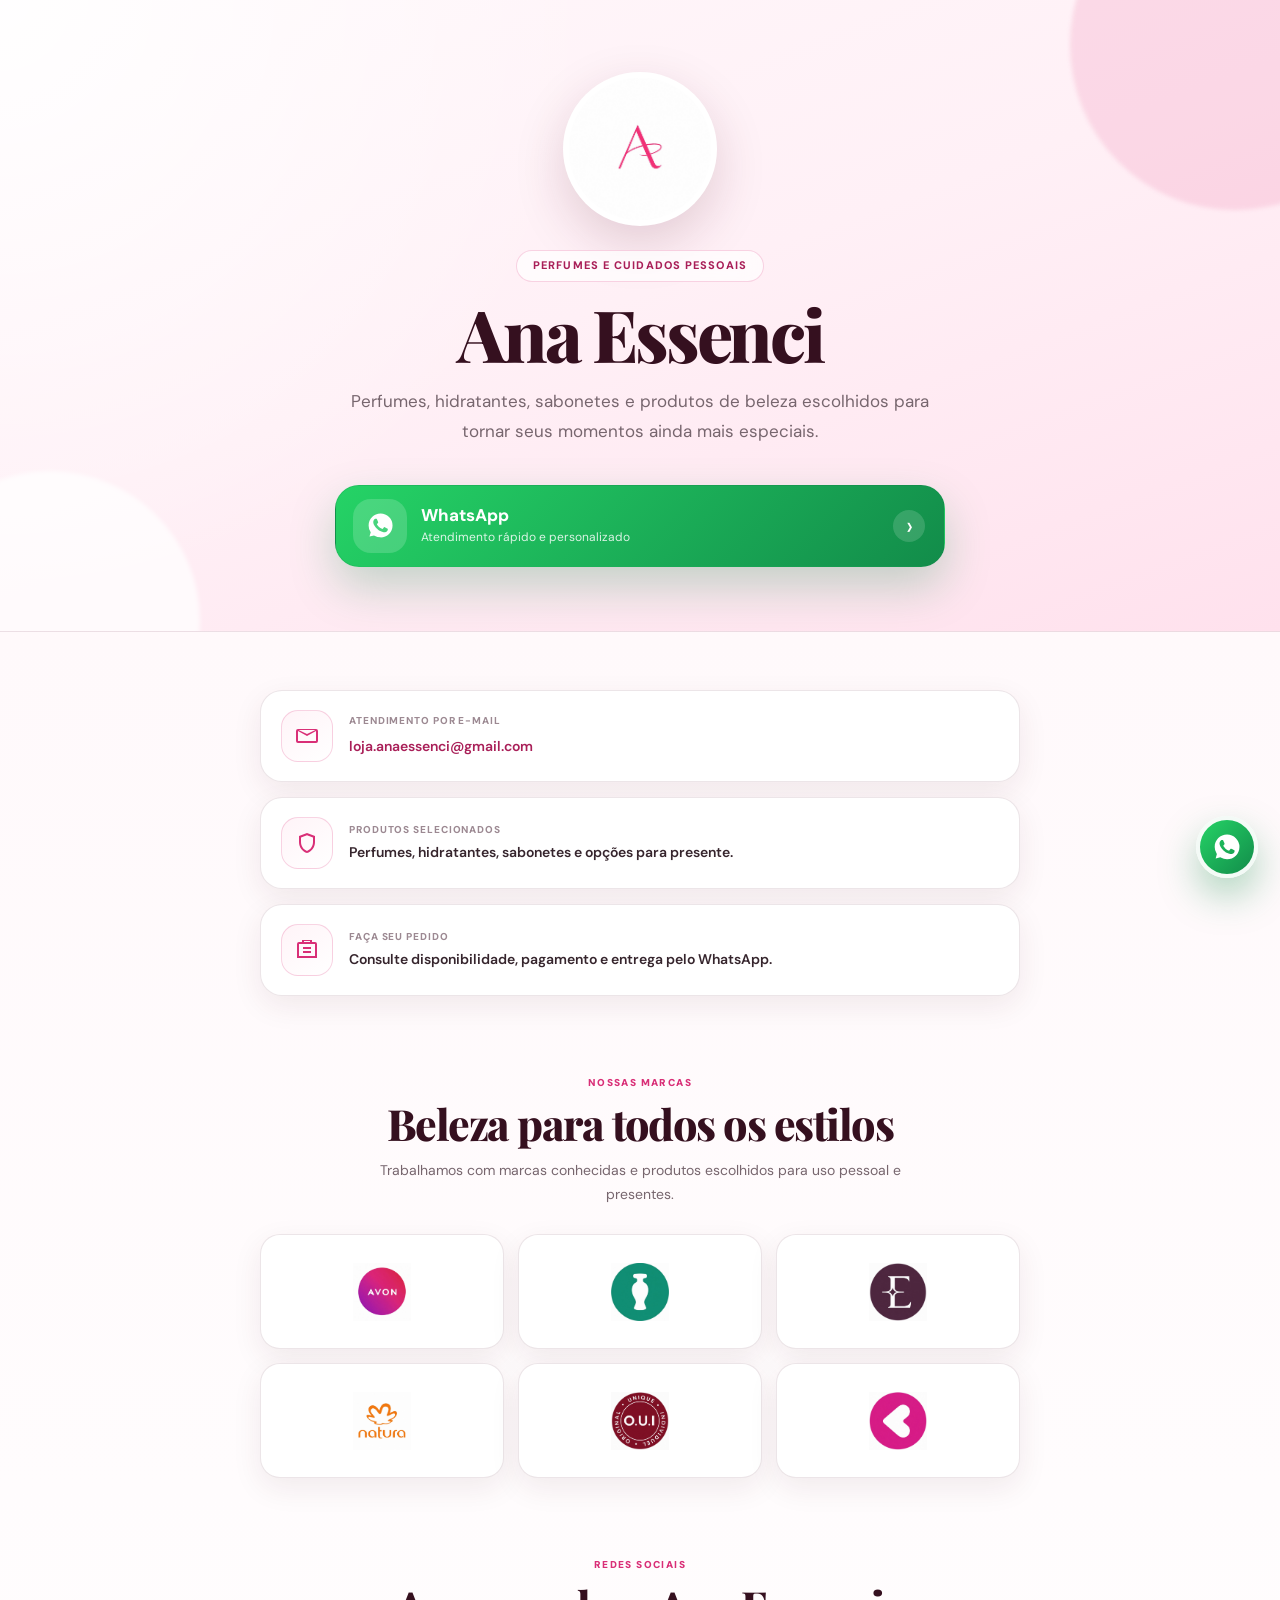
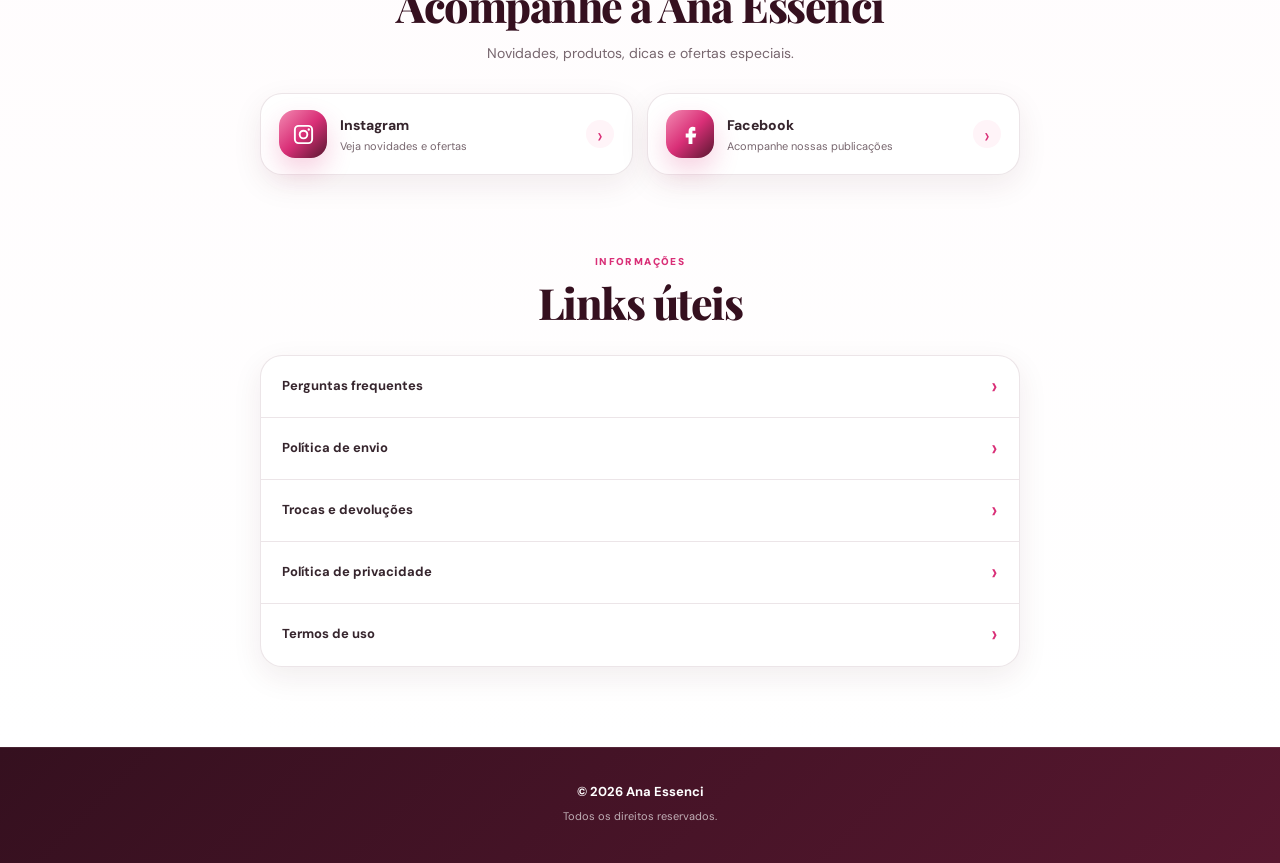
==== commit 34e3579b: "Loja Ana Essenci" ====
--- a/index.html
+++ b/index.html
@@ -2,649 +2,421 @@
 <html lang="pt-BR">
 <head>
   <meta charset="UTF-8">
-  <meta name="viewport" content="width=device-width, initial-scale=1.0">
-
-  <title>Ana Essenci | Perfumes, Cosméticos e Cuidados Pessoais</title>
+
+  <meta
+    name="viewport"
+    content="width=device-width, initial-scale=1.0"
+  >
+
+  <title>Ana Essenci | Perfumes e Cuidados Pessoais</title>
 
   <meta
     name="description"
-    content="Perfumes, hidratantes, sabonetes e cuidados pessoais com atendimento personalizado pelo WhatsApp. Conheça a Ana Essenci."
-  >
-
-  <meta name="theme-color" content="#c92b6c">
-  <meta name="color-scheme" content="light">
-
-  <link rel="icon" type="image/x-icon" href="favicon/favicon.ico">
+    content="Perfumes, hidratantes, sabonetes e produtos de beleza com atendimento personalizado pela Ana Essenci."
+  >
+
+  <meta name="theme-color" content="#d92f77">
+
+  <link
+    rel="icon"
+    type="image/x-icon"
+    href="favicon/favicon.ico"
+  >
 
   <link rel="preconnect" href="https://fonts.googleapis.com">
-  <link rel="preconnect" href="https://fonts.gstatic.com" crossorigin>
 
   <link
-    href="https://fonts.googleapis.com/css2?family=DM+Sans:wght@400;500;600;700;800&family=Playfair+Display:wght@600;700&display=swap"
+    rel="preconnect"
+    href="https://fonts.gstatic.com"
+    crossorigin
+  >
+
+  <link
+    href="https://fonts.googleapis.com/css2?family=DM+Sans:wght@400;500;600;700;800&family=Playfair+Display:wght@600;700;800&display=swap"
     rel="stylesheet"
   >
 
   <link rel="stylesheet" href="style.css">
 </head>
+
 <body>
 
-  <!-- =====================================================
-       SÍMBOLOS SVG
-  ====================================================== -->
-  <svg class="svg-symbols" aria-hidden="true" focusable="false">
-    <symbol id="icon-whatsapp" viewBox="0 0 24 24">
-      <path
-        fill="currentColor"
-        d="M17.472 14.382c-.297-.149-1.758-.867-2.03-.967-.273-.099-.471-.148-.67.15-.197.297-.767.966-.94 1.164-.173.198-.347.223-.644.074-.297-.149-1.255-.462-2.39-1.475-.883-.788-1.48-1.761-1.653-2.059-.173-.297-.018-.458.13-.606.134-.133.298-.347.446-.52.149-.174.198-.298.298-.497.099-.198.05-.371-.025-.52-.075-.149-.669-1.612-.916-2.207-.242-.579-.487-.5-.669-.51-.173-.008-.371-.01-.57-.01-.198 0-.52.074-.792.372-.272.297-1.04 1.016-1.04 2.479s1.065 2.875 1.213 3.074c.149.198 2.095 3.2 5.076 4.487.709.306 1.262.489 1.694.626.712.226 1.36.194 1.872.118.571-.085 1.758-.719 2.006-1.413.248-.694.248-1.289.173-1.413-.074-.124-.272-.198-.57-.347m-5.421 7.403h-.004a9.87 9.87 0 0 1-5.031-1.378l-.361-.214-3.741.981.998-3.648-.235-.374a9.86 9.86 0 0 1-1.51-5.26c.001-5.45 4.436-9.884 9.888-9.884a9.82 9.82 0 0 1 7.021 2.91 9.83 9.83 0 0 1 2.9 7.026c-.003 5.45-4.437 9.884-9.925 9.884m8.413-18.297A11.815 11.815 0 0 0 12.05 0C5.495 0 .16 5.335.157 11.892c0 2.096.547 4.142 1.588 5.945L.057 24l6.305-1.654A11.882 11.882 0 0 0 12.047 23.8h.005c6.554 0 11.89-5.335 11.893-11.893a11.821 11.821 0 0 0-3.481-8.413Z"
-      />
-    </symbol>
-
-    <symbol id="icon-gmail" viewBox="0 0 24 24">
-      <path fill="#4285F4" d="M3.273 18.182h3.272v-7.927L1.636 6.573v9.973c0 .904.733 1.636 1.637 1.636Z"/>
-      <path fill="#34A853" d="M17.455 18.182h3.272c.904 0 1.637-.732 1.637-1.636V6.573l-4.909 3.682v7.927Z"/>
-      <path fill="#FBBC04" d="M17.455 6.573v3.682l4.909-3.682V4.936c0-2.021-2.309-3.176-3.927-1.964l-.982.773v2.828Z"/>
-      <path fill="#EA4335" d="M6.545 10.255V6.573L12 10.664l5.455-4.091v3.682L12 14.346l-5.455-4.091Z"/>
-      <path fill="#C5221F" d="M1.636 4.936v1.637l4.909 3.682V6.573l-.982-3.601C3.945 1.761 1.636 2.915 1.636 4.936Z"/>
-    </symbol>
-
-    <symbol id="icon-search" viewBox="0 0 24 24">
-      <path fill="currentColor" d="m21 19.6-4.3-4.3a8 8 0 1 0-1.4 1.4L19.6 21 21 19.6ZM5 10.5a5.5 5.5 0 1 1 11 0 5.5 5.5 0 0 1-11 0Z"/>
-    </symbol>
-
-    <symbol id="icon-menu" viewBox="0 0 24 24">
-      <path fill="currentColor" d="M4 6h16v2H4zm0 5h16v2H4zm0 5h16v2H4z"/>
-    </symbol>
-
-    <symbol id="icon-close" viewBox="0 0 24 24">
-      <path fill="currentColor" d="M18.3 5.7 12 12l6.3 6.3-1.4 1.4L10.6 13.4 4.3 19.7 2.9 18.3 9.2 12 2.9 5.7 4.3 4.3l6.3 6.3 6.3-6.3z"/>
-    </symbol>
-
-    <symbol id="icon-arrow-left" viewBox="0 0 24 24">
-      <path fill="currentColor" d="M14.7 5.3 8 12l6.7 6.7 1.4-1.4L10.8 12l5.3-5.3z"/>
-    </symbol>
-
-    <symbol id="icon-arrow-right" viewBox="0 0 24 24">
-      <path fill="currentColor" d="m9.3 18.7 6.7-6.7-6.7-6.7-1.4 1.4 5.3 5.3-5.3 5.3z"/>
-    </symbol>
-
-    <symbol id="icon-shield" viewBox="0 0 24 24">
-      <path fill="currentColor" d="M12 2 4 5v6c0 5.1 3.4 9.8 8 11 4.6-1.2 8-5.9 8-11V5l-8-3Zm0 3.1 5 1.9v4c0 3.5-2.1 6.9-5 8-2.9-1.1-5-4.5-5-8V7l5-1.9Z"/>
-    </symbol>
-
-    <symbol id="icon-truck" viewBox="0 0 24 24">
-      <path fill="currentColor" d="M3 4h11v9h2.5l2.5-3H21l2 3v5h-2a3 3 0 0 1-6 0H9a3 3 0 0 1-6 0H1V6a2 2 0 0 1 2-2Zm1 2v7h8V6H4Zm3 10a1 1 0 1 0 0 2 1 1 0 0 0 0-2Zm11 0a1 1 0 1 0 0 2 1 1 0 0 0 0-2Z"/>
-    </symbol>
-
-    <symbol id="icon-star" viewBox="0 0 24 24">
-      <path fill="currentColor" d="m12 2 2.8 5.7 6.2.9-4.5 4.4 1.1 6.2L12 16.3l-5.6 2.9 1.1-6.2L3 8.6l6.2-.9L12 2z"/>
-    </symbol>
-
-    <symbol id="icon-bag" viewBox="0 0 24 24">
-      <path fill="currentColor" d="M7 7V6a5 5 0 0 1 10 0v1h3l1 15H3L4 7h3Zm2 0h6V6a3 3 0 0 0-6 0v1Zm-3.1 2-.7 11h13.6l-.7-11H17v2h-2V9H9v2H7V9H5.9Z"/>
-    </symbol>
-  </svg>
-
-  <!-- =====================================================
-       BARRA SUPERIOR
-  ====================================================== -->
-  <div class="topbar">
-    <div class="container topbar__content">
-      <p>Perfumes, hidratantes, sabonetes e cuidados pessoais</p>
-
-      <a
-        href="https://wa.me/message/RFPQVIOKJU7AJ1"
-        target="_blank"
-        rel="noopener noreferrer"
-      >
-        Atendimento pelo WhatsApp
-      </a>
-    </div>
-  </div>
-
-  <!-- =====================================================
-       CABEÇALHO
-  ====================================================== -->
-  <header class="site-header" id="siteHeader">
-    <div class="container site-header__main">
-
-      <button
-        type="button"
-        class="mobile-menu-toggle"
-        id="mobileMenuToggle"
-        aria-label="Abrir menu"
-        aria-expanded="false"
-        aria-controls="mobileMenu"
-      >
-        <svg aria-hidden="true">
-          <use href="#icon-menu"></use>
-        </svg>
-      </button>
-
-      <a href="#inicio" class="site-logo" aria-label="Ana Essenci">
-        <img
-          src="logo/logo.jpg"
-          alt="Ana Essenci"
-          width="220"
-          height="90"
-        >
-      </a>
-
-      <form class="site-search" id="siteSearchForm" role="search">
-        <label class="sr-only" for="siteSearchInput">
-          Pesquisar produto
-        </label>
-
-        <input
-          id="siteSearchInput"
-          type="search"
-          placeholder="Pesquise pelo nome ou código"
-          autocomplete="off"
-        >
-
-        <button type="submit" aria-label="Pesquisar">
-          <svg aria-hidden="true">
-            <use href="#icon-search"></use>
-          </svg>
-        </button>
-      </form>
-
-      <div class="header-actions">
+  <main class="page">
+
+    <!-- TOPO -->
+    <section class="hero">
+
+      <div class="hero__glow hero__glow--one"></div>
+      <div class="hero__glow hero__glow--two"></div>
+
+      <div class="container">
+
+        <div class="brand">
+
+          <div class="brand__logo">
+            <img
+              src="logo/logo.jpg"
+              alt="Logo Ana Essenci"
+              width="180"
+              height="180"
+            >
+          </div>
+
+          <span class="brand__tag">
+            Perfumes e cuidados pessoais
+          </span>
+
+          <h1>Ana Essenci</h1>
+
+          <p class="brand__description">
+            Perfumes, hidratantes, sabonetes e produtos de beleza
+            escolhidos para tornar seus momentos ainda mais especiais.
+          </p>
+
+        </div>
+
+        <!-- BOTÃO PRINCIPAL -->
         <a
-          href="https://wa.me/message/RFPQVIOKJU7AJ1"
-          class="header-action header-action--whatsapp"
+          class="main-contact"
+          href="https://wa.me/5562998390546?text=Olá!%20Vim%20pelo%20site%20da%20Ana%20Essenci%20e%20gostaria%20de%20conhecer%20os%20produtos."
           target="_blank"
           rel="noopener noreferrer"
         >
-          <span class="header-action__icon">
-            <svg aria-hidden="true">
-              <use href="#icon-whatsapp"></use>
+
+          <span class="main-contact__icon">
+            <svg
+              viewBox="0 0 24 24"
+              aria-hidden="true"
+            >
+              <path
+                fill="currentColor"
+                d="M17.47 14.38c-.3-.15-1.76-.87-2.03-.97-.27-.1-.47-.15-.67.15-.2.3-.77.97-.94 1.16-.17.2-.35.22-.64.07-.3-.15-1.26-.46-2.39-1.47-.88-.79-1.48-1.76-1.65-2.06-.17-.3-.02-.46.13-.61.13-.13.3-.35.45-.52.15-.17.2-.3.3-.5.1-.2.05-.37-.03-.52-.07-.15-.67-1.61-.92-2.21-.24-.58-.49-.5-.67-.51h-.57c-.2 0-.52.07-.79.37-.27.3-1.04 1.02-1.04 2.48s1.07 2.88 1.21 3.08c.15.2 2.1 3.2 5.08 4.49.71.31 1.26.49 1.69.63.71.23 1.36.19 1.87.12.57-.09 1.76-.72 2.01-1.41.25-.69.25-1.29.17-1.41-.07-.12-.27-.2-.57-.35M12.05 21.79h-.01a9.87 9.87 0 0 1-5.03-1.38l-.36-.21-3.74.98 1-3.65-.24-.37a9.86 9.86 0 0 1-1.51-5.26C2.16 6.44 6.6 2.01 12.05 2.01a9.82 9.82 0 0 1 7.02 2.91 9.83 9.83 0 0 1 2.9 7.03c0 5.45-4.44 9.88-9.92 9.88"
+              />
             </svg>
           </span>
 
-          <span class="header-action__text">
+          <span class="main-contact__text">
             <strong>WhatsApp</strong>
-            <small>Atendimento rápido</small>
+            <small>Atendimento rápido e personalizado</small>
           </span>
+
+          <span class="main-contact__arrow">
+            ›
+          </span>
+
         </a>
 
-        <a
-          href="mailto:loja.anaessenci@gmail.com?subject=Atendimento%20-%20Ana%20Essenci"
-          class="header-action header-action--gmail"
-        >
-          <span class="header-action__icon">
-            <svg aria-hidden="true">
-              <use href="#icon-gmail"></use>
-            </svg>
-          </span>
-
-          <span class="header-action__text">
-            <strong>Gmail</strong>
-            <small>Suporte da loja</small>
-          </span>
-        </a>
-      </div>
-    </div>
-
-    <nav class="main-nav" aria-label="Navegação principal">
-      <div class="container main-nav__links">
-        <a href="#inicio" class="is-active">Início</a>
-        <a href="#marcas">Marcas</a>
-        <a href="#mais-vendidos">Mais vendidos</a>
-        <a href="#catalogo">Produtos</a>
-        <a href="#atendimento">Atendimento</a>
-      </div>
-    </nav>
-  </header>
-
-  <!-- =====================================================
-       MENU MOBILE
-  ====================================================== -->
-  <div class="mobile-menu-backdrop" id="mobileMenuBackdrop"></div>
-
-  <aside class="mobile-menu" id="mobileMenu" aria-hidden="true">
-    <div class="mobile-menu__header">
-      <img src="logo/logo.jpg" alt="Ana Essenci">
-
-      <button type="button" id="mobileMenuClose" aria-label="Fechar menu">
-        <svg aria-hidden="true">
-          <use href="#icon-close"></use>
-        </svg>
-      </button>
-    </div>
-
-    <nav class="mobile-menu__nav" aria-label="Menu mobile">
-      <a href="#inicio">Início</a>
-      <a href="#marcas">Marcas</a>
-      <a href="#mais-vendidos">Mais vendidos</a>
-      <a href="#catalogo">Produtos</a>
-      <a href="#atendimento">Atendimento</a>
-    </nav>
-
-    <div class="mobile-menu__actions">
-      <a
-        href="https://wa.me/message/RFPQVIOKJU7AJ1"
-        target="_blank"
-        rel="noopener noreferrer"
-        class="mobile-contact mobile-contact--whatsapp"
-      >
-        <svg aria-hidden="true">
-          <use href="#icon-whatsapp"></use>
-        </svg>
-        <span>WhatsApp</span>
-      </a>
-
-      <a
-        href="mailto:loja.anaessenci@gmail.com?subject=Atendimento%20-%20Ana%20Essenci"
-        class="mobile-contact mobile-contact--gmail"
-      >
-        <svg aria-hidden="true">
-          <use href="#icon-gmail"></use>
-        </svg>
-        <span>Gmail</span>
-      </a>
-    </div>
-  </aside>
-
-  <main>
-
-    <!-- ===================================================
-         APRESENTAÇÃO PRINCIPAL — SEM BANNER DE IMAGEM
-    ==================================================== -->
-    <section class="hero" id="inicio">
-      <div class="hero__decoration hero__decoration--one"></div>
-      <div class="hero__decoration hero__decoration--two"></div>
-      <div class="hero__decoration hero__decoration--three"></div>
-
-      <div class="container hero__layout">
-        <div class="hero__content">
-          <span class="hero__eyebrow">Beleza que combina com você</span>
-
-          <h1>
-            Perfumes e cuidados
-            <span>para marcar presença.</span>
-          </h1>
-
-          <p>
-            Descubra fragrâncias, hidratantes e sabonetes selecionados
-            para transformar sua rotina e tornar cada presente mais especial.
-          </p>
-
-          <div class="hero__actions">
-            <a href="#catalogo" class="button button--primary">
-              Explorar produtos
-            </a>
-
-            <a
-              href="https://wa.me/message/RFPQVIOKJU7AJ1"
-              class="button button--secondary"
-              target="_blank"
-              rel="noopener noreferrer"
-            >
-              Falar no WhatsApp
-            </a>
-          </div>
-
-          <div class="hero__proof">
-            <span>Atendimento personalizado</span>
-            <span>Envio para todo o Brasil</span>
-            <span>Compra direta pelo WhatsApp</span>
-          </div>
-        </div>
-
-        <div class="hero__showcase" aria-label="Destaques da Ana Essenci">
-          <div class="hero__showcase-card hero__showcase-card--large">
-            <span class="hero__showcase-kicker">Seleção especial</span>
-            <strong>Perfumes desejados</strong>
-            <p>Fragrâncias femininas e masculinas para todos os estilos.</p>
-          </div>
-
-          <div class="hero__showcase-row">
-            <div class="hero__showcase-card">
-              <span class="hero__showcase-number">01</span>
-              <strong>Presentes</strong>
-              <p>Escolhas elegantes para surpreender.</p>
-            </div>
-
-            <div class="hero__showcase-card">
-              <span class="hero__showcase-number">02</span>
-              <strong>Autocuidado</strong>
-              <p>Produtos para deixar a rotina mais especial.</p>
-            </div>
-          </div>
-        </div>
       </div>
     </section>
 
-    <!-- ===================================================
-         BENEFÍCIOS
-    ==================================================== -->
-    <section class="benefits" aria-label="Diferenciais da Ana Essenci">
-      <div class="container benefits__grid">
-        <article class="benefit-card">
-          <span class="benefit-card__icon">
-            <svg aria-hidden="true"><use href="#icon-shield"></use></svg>
-          </span>
-
-          <div>
-            <strong>Atendimento confiável</strong>
-            <p>Suporte direto, claro e organizado.</p>
-          </div>
-        </article>
-
-        <article class="benefit-card">
-          <span class="benefit-card__icon">
-            <svg aria-hidden="true"><use href="#icon-truck"></use></svg>
-          </span>
-
-          <div>
-            <strong>Envio nacional</strong>
-            <p>Consulte frete e prazo para seu CEP.</p>
-          </div>
-        </article>
-
-        <article class="benefit-card">
-          <span class="benefit-card__icon">
-            <svg aria-hidden="true"><use href="#icon-star"></use></svg>
-          </span>
-
-          <div>
-            <strong>Produtos selecionados</strong>
-            <p>Opções para uso pessoal e presentes.</p>
-          </div>
-        </article>
+    <!-- INFORMAÇÕES -->
+    <section class="content">
+      <div class="container">
+
+        <div class="info-list">
+
+          <!-- E-MAIL -->
+          <article class="info-card">
+
+            <div class="info-card__icon">
+              <svg
+                viewBox="0 0 24 24"
+                aria-hidden="true"
+              >
+                <path
+                  fill="currentColor"
+                  d="M3 5h18a2 2 0 0 1 2 2v10a2 2 0 0 1-2 2H3a2 2 0 0 1-2-2V7a2 2 0 0 1 2-2Zm9 7L3 7v10h18V7l-9 5Zm0-2 8.4-4H3.6L12 10Z"
+                />
+              </svg>
+            </div>
+
+            <div class="info-card__content">
+              <span>Atendimento por e-mail</span>
+
+              <a
+                href="mailto:loja.anaessenci@gmail.com?subject=Atendimento%20Ana%20Essenci"
+              >
+                loja.anaessenci@gmail.com
+              </a>
+            </div>
+
+          </article>
+
+          <!-- PRODUTOS -->
+          <article class="info-card">
+
+            <div class="info-card__icon">
+              <svg
+                viewBox="0 0 24 24"
+                aria-hidden="true"
+              >
+                <path
+                  fill="currentColor"
+                  d="M12 2 4 5v6c0 5.1 3.4 9.8 8 11 4.6-1.2 8-5.9 8-11V5l-8-3Zm0 2.2 6 2.2V11c0 4.1-2.5 7.8-6 8.9-3.5-1.1-6-4.8-6-8.9V6.4l6-2.2Z"
+                />
+              </svg>
+            </div>
+
+            <div class="info-card__content">
+              <span>Produtos selecionados</span>
+
+              <p>
+                Perfumes, hidratantes, sabonetes e opções para presente.
+              </p>
+            </div>
+
+          </article>
+
+          <!-- PEDIDOS -->
+          <article class="info-card">
+
+            <div class="info-card__icon">
+              <svg
+                viewBox="0 0 24 24"
+                aria-hidden="true"
+              >
+                <path
+                  fill="currentColor"
+                  d="M7 4V2h10v2h3a2 2 0 0 1 2 2v14H2V6a2 2 0 0 1 2-2h3Zm2 0h6V3H9v1Zm-5 2v12h16V6H4Zm4 3h8v2H8V9Zm0 4h8v2H8v-2Z"
+                />
+              </svg>
+            </div>
+
+            <div class="info-card__content">
+              <span>Faça seu pedido</span>
+
+              <p>
+                Consulte disponibilidade, pagamento e entrega pelo WhatsApp.
+              </p>
+            </div>
+
+          </article>
+
+        </div>
+                <!-- MARCAS -->
+        <section class="brands-section">
+
+          <div class="section-heading">
+            <span>Nossas marcas</span>
+            <h2>Beleza para todos os estilos</h2>
+            <p>
+              Trabalhamos com marcas conhecidas e produtos escolhidos
+              para uso pessoal e presentes.
+            </p>
+          </div>
+
+          <div class="brands-grid">
+
+            <div class="brand-card">
+              <img
+                src="marcas/avon.webp"
+                alt="Avon"
+                loading="lazy"
+              >
+            </div>
+
+            <div class="brand-card">
+              <img
+                src="marcas/boticario.webp"
+                alt="O Boticário"
+                loading="lazy"
+              >
+            </div>
+
+            <div class="brand-card">
+              <img
+                src="marcas/eudora.webp"
+                alt="Eudora"
+                loading="lazy"
+              >
+            </div>
+
+            <div class="brand-card">
+              <img
+                src="marcas/natura.webp"
+                alt="Natura"
+                loading="lazy"
+              >
+            </div>
+
+            <div class="brand-card">
+              <img
+                src="marcas/oui.webp"
+                alt="O.U.i"
+                loading="lazy"
+              >
+            </div>
+
+            <div class="brand-card">
+              <img
+                src="marcas/quem-disse-berenice.webp"
+                alt="Quem Disse, Berenice?"
+                loading="lazy"
+              >
+            </div>
+
+          </div>
+
+        </section>
+
+        <!-- REDES SOCIAIS -->
+        <section class="social-section">
+
+          <div class="section-heading">
+            <span>Redes sociais</span>
+            <h2>Acompanhe a Ana Essenci</h2>
+            <p>
+              Novidades, produtos, dicas e ofertas especiais.
+            </p>
+          </div>
+
+          <div class="social-grid">
+
+            <a
+              class="social-card"
+              href="#"
+              aria-label="Instagram da Ana Essenci"
+            >
+
+              <span class="social-card__icon">
+                <svg
+                  viewBox="0 0 24 24"
+                  aria-hidden="true"
+                >
+                  <path
+                    fill="currentColor"
+                    d="M7 2h10a5 5 0 0 1 5 5v10a5 5 0 0 1-5 5H7a5 5 0 0 1-5-5V7a5 5 0 0 1 5-5Zm0 2a3 3 0 0 0-3 3v10a3 3 0 0 0 3 3h10a3 3 0 0 0 3-3V7a3 3 0 0 0-3-3H7Zm10.5 1.5a1.25 1.25 0 1 1 0 2.5 1.25 1.25 0 0 1 0-2.5ZM12 7a5 5 0 1 1 0 10 5 5 0 0 1 0-10Zm0 2a3 3 0 1 0 0 6 3 3 0 0 0 0-6Z"
+                  />
+                </svg>
+              </span>
+
+              <span class="social-card__text">
+                <strong>Instagram</strong>
+                <small>Veja novidades e ofertas</small>
+              </span>
+
+              <span class="social-card__arrow">
+                ›
+              </span>
+
+            </a>
+
+            <a
+              class="social-card"
+              href="#"
+              aria-label="Facebook da Ana Essenci"
+            >
+
+              <span class="social-card__icon">
+                <svg
+                  viewBox="0 0 24 24"
+                  aria-hidden="true"
+                >
+                  <path
+                    fill="currentColor"
+                    d="M14 8h3V4.5A16 16 0 0 0 14.4 4C11.8 4 10 5.6 10 8.6V11H7v4h3v7h4v-7h3.2l.8-4H14V8.7c0-.9.3-.7 0-.7Z"
+                  />
+                </svg>
+              </span>
+
+              <span class="social-card__text">
+                <strong>Facebook</strong>
+                <small>Acompanhe nossas publicações</small>
+              </span>
+
+              <span class="social-card__arrow">
+                ›
+              </span>
+
+            </a>
+
+          </div>
+
+        </section>
+
+        <!-- LINKS ÚTEIS -->
+        <section class="links-section">
+
+          <div class="section-heading">
+            <span>Informações</span>
+            <h2>Links úteis</h2>
+          </div>
+
+          <div class="links-list">
+
+            <a href="paginas/perguntas-frequentes.html">
+              <span>Perguntas frequentes</span>
+              <strong>›</strong>
+            </a>
+
+            <a href="paginas/politica-de-envio.html">
+              <span>Política de envio</span>
+              <strong>›</strong>
+            </a>
+
+            <a href="paginas/trocas-e-devolucoes.html">
+              <span>Trocas e devoluções</span>
+              <strong>›</strong>
+            </a>
+
+            <a href="paginas/politica-de-privacidade.html">
+              <span>Política de privacidade</span>
+              <strong>›</strong>
+            </a>
+
+            <a href="paginas/termos-de-uso.html">
+              <span>Termos de uso</span>
+              <strong>›</strong>
+            </a>
+
+          </div>
+
+        </section>
+
       </div>
     </section>
 
-    <!-- ===================================================
-         MARCAS
-    ==================================================== -->
-    <section class="section brands-section" id="marcas">
+    <!-- RODAPÉ -->
+    <footer class="footer">
+
       <div class="container">
-        <header class="section-heading section-heading--center">
-          <span class="section-kicker">Marcas</span>
-          <h2>As marcas que seu público já procura</h2>
-          <p>Um catálogo com opções reconhecidas e desejadas.</p>
-        </header>
-
-        <div class="brands-grid">
-          <article class="brand-card">
-            <img src="marcas/avon.webp" alt="Avon" loading="lazy">
-          </article>
-
-          <article class="brand-card">
-            <img src="marcas/boticario.webp" alt="O Boticário" loading="lazy">
-          </article>
-
-          <article class="brand-card">
-            <img src="marcas/eudora.webp" alt="Eudora" loading="lazy">
-          </article>
-
-          <article class="brand-card">
-            <img src="marcas/natura.webp" alt="Natura" loading="lazy">
-          </article>
-
-          <article class="brand-card">
-            <img src="marcas/oui.webp" alt="O.U.i" loading="lazy">
-          </article>
-
-          <article class="brand-card">
-            <img
-              src="marcas/quem-disse-berenice.webp"
-              alt="Quem Disse, Berenice?"
-              loading="lazy"
-            >
-          </article>
-        </div>
+
+        <p>
+          © <span id="currentYear"></span> Ana Essenci
+        </p>
+
+        <small>
+          Todos os direitos reservados.
+        </small>
+
       </div>
-    </section>
-
-    <!-- ===================================================
-         CARROSSEL DE MAIS VENDIDOS
-    ==================================================== -->
-    <section class="section featured-section" id="mais-vendidos">
-      <div class="container">
-        <div class="section-heading">
-          <div>
-            <span class="section-kicker">Seleção especial</span>
-            <h2>Perfumes mais vendidos</h2>
-            <p>Uma vitrine automática com os produtos de maior destaque.</p>
-          </div>
-
-          <div class="carousel-controls">
-            <button type="button" id="featuredPrev" aria-label="Produto anterior">
-              <svg aria-hidden="true"><use href="#icon-arrow-left"></use></svg>
-            </button>
-
-            <button type="button" id="featuredNext" aria-label="Próximo produto">
-              <svg aria-hidden="true"><use href="#icon-arrow-right"></use></svg>
-            </button>
-          </div>
-        </div>
-
-        <div class="featured-carousel" id="featuredCarousel">
-          <div class="featured-track" id="featuredTrack"></div>
-        </div>
-
-        <div
-          class="carousel-pagination"
-          id="featuredPagination"
-          aria-label="Paginação do carrossel"
-        ></div>
-      </div>
-    </section>
-
-    <!-- ===================================================
-         CATÁLOGO
-    ==================================================== -->
-    <section class="section catalog-section" id="catalogo">
-      <div class="container">
-        <header class="section-heading section-heading--center">
-          <span class="section-kicker">Catálogo</span>
-          <h2>Escolha o produto ideal</h2>
-          <p>
-            Pesquise, filtre e envie sua escolha diretamente para o WhatsApp.
-          </p>
-        </header>
-
-        <div class="catalog-controls">
-          <div class="catalog-filters" id="catalogFilters">
-            <button type="button" class="catalog-filter is-active" data-category="todos">
-              Todos
-            </button>
-
-            <button type="button" class="catalog-filter" data-category="feminino">
-              Feminino
-            </button>
-
-            <button type="button" class="catalog-filter" data-category="masculino">
-              Masculino
-            </button>
-
-            <button type="button" class="catalog-filter" data-category="hidratantes">
-              Hidratantes
-            </button>
-
-            <button type="button" class="catalog-filter" data-category="sabonetes">
-              Sabonetes
-            </button>
-          </div>
-
-          <div class="catalog-tools">
-            <label class="catalog-search" for="catalogSearch">
-              <svg aria-hidden="true"><use href="#icon-search"></use></svg>
-
-              <input
-                type="search"
-                id="catalogSearch"
-                placeholder="Pesquisar nome ou código"
-                autocomplete="off"
-              >
-            </label>
-
-            <select id="catalogSort" aria-label="Ordenar produtos">
-              <option value="padrao">Mais vendidos</option>
-              <option value="nome">Nome: A–Z</option>
-              <option value="menor-preco">Menor preço</option>
-              <option value="maior-preco">Maior preço</option>
-            </select>
-          </div>
-        </div>
-
-        <div class="catalog-summary">
-          <p id="catalogCount">Carregando produtos...</p>
-        </div>
-
-        <div class="products-grid" id="productsGrid"></div>
-
-        <div class="catalog-empty" id="catalogEmpty" hidden>
-          <h3>Nenhum produto encontrado</h3>
-          <p>Tente pesquisar outro nome, código ou categoria.</p>
-
-          <button type="button" id="clearFilters" class="button button--primary">
-            Limpar filtros
-          </button>
-        </div>
-
-        <div class="catalog-load-more" id="catalogLoadMoreWrap">
-          <button type="button" id="loadMoreProducts" class="button button--outline">
-            Ver mais produtos
-          </button>
-        </div>
-      </div>
-    </section>
-
-    <!-- ===================================================
-         ATENDIMENTO
-    ==================================================== -->
-    <section class="section support-section" id="atendimento">
-      <div class="container">
-        <header class="section-heading section-heading--center">
-          <span class="section-kicker">Atendimento</span>
-          <h2>Fale com a Ana Essenci</h2>
-          <p>Consulte disponibilidade, pagamento, frete e entrega.</p>
-        </header>
-
-        <div class="support-grid">
-          <article class="support-card support-card--whatsapp">
-            <span class="support-card__icon">
-              <svg aria-hidden="true"><use href="#icon-whatsapp"></use></svg>
-            </span>
-
-            <div class="support-card__content">
-              <span>Atendimento principal</span>
-              <h3>WhatsApp</h3>
-              <p>
-                Converse diretamente para comprar, confirmar estoque,
-                formas de pagamento e entrega.
-              </p>
-
-              <a
-                href="https://wa.me/message/RFPQVIOKJU7AJ1"
-                class="support-link"
-                target="_blank"
-                rel="noopener noreferrer"
-              >
-                Conversar agora
-              </a>
-            </div>
-          </article>
-
-          <article class="support-card support-card--gmail">
-            <span class="support-card__icon">
-              <svg aria-hidden="true"><use href="#icon-gmail"></use></svg>
-            </span>
-
-            <div class="support-card__content">
-              <span>Suporte por e-mail</span>
-              <h3>Gmail</h3>
-              <p>
-                Use o e-mail para suporte, dúvidas sobre pedidos,
-                trocas, devoluções e entregas.
-              </p>
-
-              <a
-                href="mailto:loja.anaessenci@gmail.com?subject=Suporte%20-%20Ana%20Essenci"
-                class="support-link"
-              >
-                Enviar e-mail
-              </a>
-            </div>
-          </article>
-        </div>
-      </div>
-    </section>
+
+    </footer>
 
   </main>
 
-  <!-- =====================================================
-       RODAPÉ SEM LOGO, LOCALIZAÇÃO OU CARRINHO
-  ====================================================== -->
-  <footer class="site-footer">
-    <div class="container site-footer__content">
-      <div class="site-footer__column">
-        <h3>Navegação</h3>
-        <a href="#inicio">Início</a>
-        <a href="#marcas">Marcas</a>
-        <a href="#mais-vendidos">Mais vendidos</a>
-        <a href="#catalogo">Produtos</a>
-        <a href="#atendimento">Atendimento</a>
-      </div>
-
-      <div class="site-footer__column">
-        <h3>Informações</h3>
-        <a href="paginas/termos-de-uso.html">Termos de Uso</a>
-        <a href="paginas/politica-de-privacidade.html">Política de Privacidade</a>
-        <a href="paginas/politica-de-envio.html">Política de Envio</a>
-        <a href="paginas/trocas-e-devolucoes.html">Trocas e Devoluções</a>
-        <a href="paginas/perguntas-frequentes.html">Perguntas Frequentes</a>
-      </div>
-
-      <div class="site-footer__column">
-        <h3>Contato</h3>
-        <a
-          href="https://wa.me/message/RFPQVIOKJU7AJ1"
-          target="_blank"
-          rel="noopener noreferrer"
-        >
-          WhatsApp
-        </a>
-
-        <a href="mailto:loja.anaessenci@gmail.com">
-          loja.anaessenci@gmail.com
-        </a>
-
-        <p>Atendimento exclusivamente online.</p>
-      </div>
-    </div>
-
-    <div class="site-footer__bottom">
-      <div class="container">
-        <p>© 2026 Ana Essenci. Todos os direitos reservados.</p>
-      </div>
-    </div>
-  </footer>
-
-  <!-- =====================================================
-       WHATSAPP FLUTUANTE
-  ====================================================== -->
+  <!-- WHATSAPP FLUTUANTE -->
   <a
-    href="https://wa.me/message/RFPQVIOKJU7AJ1"
-    class="floating-whatsapp"
+    class="whatsapp-floating"
+    href="https://wa.me/5562998390546?text=Olá!%20Vim%20pelo%20site%20da%20Ana%20Essenci."
     target="_blank"
     rel="noopener noreferrer"
-    aria-label="Falar no WhatsApp"
-  >
-    <svg aria-hidden="true">
-      <use href="#icon-whatsapp"></use>
+    aria-label="Falar com a Ana Essenci pelo WhatsApp"
+  >
+
+    <svg
+      viewBox="0 0 24 24"
+      aria-hidden="true"
+    >
+      <path
+        fill="currentColor"
+        d="M17.47 14.38c-.3-.15-1.76-.87-2.03-.97-.27-.1-.47-.15-.67.15-.2.3-.77.97-.94 1.16-.17.2-.35.22-.64.07-.3-.15-1.26-.46-2.39-1.47-.88-.79-1.48-1.76-1.65-2.06-.17-.3-.02-.46.13-.61.13-.13.3-.35.45-.52.15-.17.2-.3.3-.5.1-.2.05-.37-.03-.52-.07-.15-.67-1.61-.92-2.21-.24-.58-.49-.5-.67-.51h-.57c-.2 0-.52.07-.79.37-.27.3-1.04 1.02-1.04 2.48s1.07 2.88 1.21 3.08c.15.2 2.1 3.2 5.08 4.49.71.31 1.26.49 1.69.63.71.23 1.36.19 1.87.12.57-.09 1.76-.72 2.01-1.41.25-.69.25-1.29.17-1.41-.07-.12-.27-.2-.57-.35M12.05 21.79h-.01a9.87 9.87 0 0 1-5.03-1.38l-.36-.21-3.74.98 1-3.65-.24-.37a9.86 9.86 0 0 1-1.51-5.26C2.16 6.44 6.6 2.01 12.05 2.01a9.82 9.82 0 0 1 7.02 2.91 9.83 9.83 0 0 1 2.9 7.03c0 5.45-4.44 9.88-9.92 9.88"
+      />
     </svg>
+
   </a>
 
-  <noscript>
-    <div class="noscript-message">
-      Ative o JavaScript para visualizar o catálogo e utilizar todos os recursos.
-    </div>
-  </noscript>
-
   <script src="script.js"></script>
+
 </body>
-</html>
+</html>
--- a/style.css
+++ b/style.css
@@ -1,36 +1,53 @@
+/* =========================================================
+   ANA ESSENCI — STYLE.CSS
+   Página comercial simples, elegante e responsiva
+========================================================= */
+
 :root {
-  --pink-50: #fff8fb;
-  --pink-100: #ffedf5;
-  --pink-200: #ffd9e8;
-  --pink-300: #f7b2cf;
-  --pink-400: #ec77a6;
-  --pink-500: #df3f7f;
-  --pink-600: #c92b6c;
-  --pink-700: #a91f58;
-  --wine-700: #7b2348;
-  --wine-800: #57172f;
-  --wine-900: #35101f;
-  --ink: #2f242a;
-  --muted: #74666d;
-  --soft: #9d8f96;
-  --line: rgba(87, 23, 47, 0.10);
-  --line-strong: rgba(201, 43, 108, 0.22);
-  --surface: #ffffff;
-  --surface-soft: #fff9fc;
-  --surface-muted: #f8f5f7;
-  --whatsapp: #25d366;
-  --whatsapp-dark: #128c4a;
-  --shadow-xs: 0 5px 16px rgba(74, 24, 47, 0.06);
-  --shadow-sm: 0 12px 30px rgba(74, 24, 47, 0.09);
-  --shadow-md: 0 20px 50px rgba(74, 24, 47, 0.13);
-  --shadow-lg: 0 30px 80px rgba(74, 24, 47, 0.18);
-  --radius-sm: 12px;
-  --radius-md: 18px;
-  --radius-lg: 26px;
-  --radius-xl: 34px;
-  --container: 1240px;
-  --transition: .28s cubic-bezier(.22, 1, .36, 1);
-}
+  --rosa-claro: #fff4f8;
+  --rosa-suave: #ffe4ef;
+  --rosa-medio: #f38ab2;
+  --rosa-principal: #d92f77;
+  --rosa-escuro: #a91f58;
+
+  --vinho: #57172f;
+  --vinho-escuro: #35101f;
+
+  --branco: #ffffff;
+  --fundo: #fff9fb;
+
+  --texto: #36252d;
+  --texto-suave: #77666e;
+  --texto-claro: #9c8992;
+
+  --verde-whatsapp: #25d366;
+  --verde-whatsapp-escuro: #128c4a;
+
+  --borda: rgba(87, 23, 47, 0.11);
+  --borda-rosa: rgba(217, 47, 119, 0.2);
+
+  --sombra-pequena:
+    0 10px 30px rgba(72, 21, 44, 0.08);
+
+  --sombra-media:
+    0 20px 50px rgba(72, 21, 44, 0.13);
+
+  --sombra-grande:
+    0 30px 80px rgba(72, 21, 44, 0.18);
+
+  --raio-pequeno: 14px;
+  --raio-medio: 22px;
+  --raio-grande: 32px;
+
+  --largura-site: 760px;
+
+  --transicao:
+    0.28s cubic-bezier(0.22, 1, 0.36, 1);
+}
+
+/* =========================================================
+   RESET
+========================================================= */
 
 *,
 *::before,
@@ -42,31 +59,26 @@
 
 html {
   scroll-behavior: smooth;
-  scroll-padding-top: 145px;
 }
 
 body {
   min-height: 100vh;
   overflow-x: hidden;
-  color: var(--ink);
-  background: #fff;
+  color: var(--texto);
+  background: var(--fundo);
   font-family: "DM Sans", Arial, sans-serif;
-  line-height: 1.55;
+  line-height: 1.6;
   -webkit-font-smoothing: antialiased;
   text-rendering: optimizeLegibility;
 }
 
-body.menu-is-open {
-  overflow: hidden;
-}
-
-img,
+img {
+  display: block;
+  max-width: 100%;
+}
+
 svg {
   display: block;
-}
-
-img {
-  max-width: 100%;
 }
 
 a {
@@ -76,1839 +88,962 @@
 
 button,
 input,
+textarea,
 select {
   font: inherit;
 }
 
-button {
-  border: 0;
-  cursor: pointer;
-}
-
-input,
-select {
-  outline: none;
-}
-
-[hidden] {
-  display: none !important;
-}
-
 ::selection {
-  color: #fff;
-  background: var(--pink-600);
+  color: var(--branco);
+  background: var(--rosa-principal);
+}
+
+/* =========================================================
+   ESTRUTURA
+========================================================= */
+
+.page {
+  position: relative;
+  min-height: 100vh;
+  overflow: hidden;
 }
 
 .container {
-  width: min(calc(100% - 40px), var(--container));
+  position: relative;
+  z-index: 2;
+  width: min(
+    calc(100% - 36px),
+    var(--largura-site)
+  );
   margin-inline: auto;
 }
 
-.section {
+/* =========================================================
+   TOPO PRINCIPAL
+========================================================= */
+
+.hero {
   position: relative;
-  padding: 96px 0;
-}
-
-.sr-only {
+  padding: 72px 0 64px;
+  overflow: hidden;
+  border-bottom: 1px solid var(--borda);
+  background:
+    linear-gradient(
+      160deg,
+      #fff8fb 0%,
+      #fff0f6 48%,
+      #ffe1ed 100%
+    );
+}
+
+.hero::before {
   position: absolute;
-  width: 1px;
-  height: 1px;
+  inset: 0;
+  background:
+    radial-gradient(
+      circle at top left,
+      rgba(255, 255, 255, 0.92),
+      transparent 42%
+    );
+  content: "";
+  pointer-events: none;
+}
+
+.hero__glow {
+  position: absolute;
+  border-radius: 50%;
+  filter: blur(2px);
+  pointer-events: none;
+}
+
+.hero__glow--one {
+  top: -120px;
+  right: -120px;
+  width: 330px;
+  height: 330px;
+  background:
+    rgba(217, 47, 119, 0.12);
+}
+
+.hero__glow--two {
+  bottom: -140px;
+  left: -100px;
+  width: 300px;
+  height: 300px;
+  background:
+    rgba(255, 255, 255, 0.72);
+}
+
+/* =========================================================
+   MARCA
+========================================================= */
+
+.brand {
+  display: flex;
+  align-items: center;
+  flex-direction: column;
+  text-align: center;
+}
+
+.brand__logo {
+  display: grid;
+  place-items: center;
+  width: 154px;
+  height: 154px;
+  margin-bottom: 24px;
   overflow: hidden;
-  clip: rect(0, 0, 0, 0);
-  white-space: nowrap;
-}
-
-.svg-symbols {
-  position: absolute;
-  width: 0;
-  height: 0;
+  border: 6px solid var(--branco);
+  border-radius: 50%;
+  background: var(--branco);
+  box-shadow:
+    0 18px 50px rgba(86, 21, 50, 0.17);
+}
+
+.brand__logo img {
+  width: 100%;
+  height: 100%;
+  object-fit: cover;
+}
+
+.brand__tag {
+  display: inline-flex;
+  align-items: center;
+  justify-content: center;
+  min-height: 32px;
+  margin-bottom: 15px;
+  padding: 0 16px;
+  border: 1px solid var(--borda-rosa);
+  border-radius: 999px;
+  color: var(--rosa-escuro);
+  background: rgba(255, 255, 255, 0.7);
+  font-size: 11px;
+  font-weight: 800;
+  letter-spacing: 0.1em;
+  text-transform: uppercase;
+  backdrop-filter: blur(10px);
+}
+
+.brand h1 {
+  color: var(--vinho-escuro);
+  font-family:
+    "Playfair Display",
+    Georgia,
+    serif;
+  font-size: clamp(48px, 9vw, 72px);
+  font-weight: 800;
+  line-height: 1;
+  letter-spacing: -0.045em;
+}
+
+.brand__description {
+  max-width: 590px;
+  margin-top: 18px;
+  color: var(--texto-suave);
+  font-size: 17px;
+  line-height: 1.75;
+}
+
+/* =========================================================
+   BOTÃO PRINCIPAL DO WHATSAPP
+========================================================= */
+
+.main-contact {
+  display: grid;
+  grid-template-columns:
+    54px
+    minmax(0, 1fr)
+    34px;
+  align-items: center;
+  width: min(100%, 610px);
+  min-height: 82px;
+  margin: 38px auto 0;
+  gap: 14px;
+  padding: 13px 17px;
+  border: 1px solid rgba(18, 140, 74, 0.18);
+  border-radius: 24px;
+  color: var(--branco);
+  background:
+    linear-gradient(
+      135deg,
+      var(--verde-whatsapp),
+      var(--verde-whatsapp-escuro)
+    );
+  box-shadow:
+    0 20px 45px rgba(18, 140, 74, 0.25);
+  transition:
+    transform var(--transicao),
+    box-shadow var(--transicao),
+    filter var(--transicao);
+}
+
+.main-contact:hover {
+  box-shadow:
+    0 26px 58px rgba(18, 140, 74, 0.33);
+  filter: brightness(1.03);
+  transform: translateY(-4px);
+}
+
+.main-contact:active {
+  transform: translateY(-1px) scale(0.99);
+}
+
+.main-contact__icon {
+  display: grid;
+  place-items: center;
+  width: 54px;
+  height: 54px;
+  border-radius: 18px;
+  background: rgba(255, 255, 255, 0.17);
+}
+
+.main-contact__icon svg {
+  width: 29px;
+  height: 29px;
+}
+
+.main-contact__text {
+  display: flex;
+  align-items: flex-start;
+  flex-direction: column;
+  min-width: 0;
+  text-align: left;
+}
+
+.main-contact__text strong {
+  font-size: 17px;
+  font-weight: 800;
+  line-height: 1.25;
+}
+
+.main-contact__text small {
+  margin-top: 3px;
+  color: rgba(255, 255, 255, 0.84);
+  font-size: 12px;
+  line-height: 1.4;
+}
+
+.main-contact__arrow {
+  display: grid;
+  place-items: center;
+  width: 32px;
+  height: 32px;
+  border-radius: 50%;
+  background: rgba(255, 255, 255, 0.15);
+  font-size: 26px;
+  line-height: 1;
+}
+
+/* =========================================================
+   CONTEÚDO
+========================================================= */
+
+.content {
+  padding: 58px 0 80px;
+  background:
+    linear-gradient(
+      180deg,
+      var(--fundo),
+      var(--branco)
+    );
+}
+
+/* =========================================================
+   CARTÕES DE INFORMAÇÕES
+========================================================= */
+
+.info-list {
+  display: grid;
+  gap: 15px;
+}
+
+.info-card {
+  display: grid;
+  grid-template-columns:
+    52px
+    minmax(0, 1fr);
+  align-items: center;
+  min-height: 92px;
+  gap: 16px;
+  padding: 18px 20px;
+  border: 1px solid var(--borda);
+  border-radius: var(--raio-medio);
+  background: var(--branco);
+  box-shadow: var(--sombra-pequena);
+  transition:
+    border-color var(--transicao),
+    box-shadow var(--transicao),
+    transform var(--transicao);
+}
+
+.info-card:hover {
+  border-color: var(--borda-rosa);
+  box-shadow: var(--sombra-media);
+  transform: translateY(-3px);
+}
+
+.info-card__icon {
+  display: grid;
+  place-items: center;
+  width: 52px;
+  height: 52px;
+  border: 1px solid var(--borda-rosa);
+  border-radius: 17px;
+  color: var(--rosa-principal);
+  background:
+    linear-gradient(
+      145deg,
+      var(--rosa-claro),
+      var(--branco)
+    );
+}
+
+.info-card__icon svg {
+  width: 24px;
+  height: 24px;
+}
+
+.info-card__content {
+  min-width: 0;
+}
+
+.info-card__content > span {
+  display: block;
+  margin-bottom: 4px;
+  color: var(--texto-claro);
+  font-size: 10px;
+  font-weight: 800;
+  letter-spacing: 0.09em;
+  text-transform: uppercase;
+}
+
+.info-card__content a,
+.info-card__content p {
+  color: var(--texto);
+  font-size: 14px;
+  font-weight: 600;
+  line-height: 1.55;
+}
+
+.info-card__content a {
+  color: var(--rosa-escuro);
+  overflow-wrap: anywhere;
+  transition: color var(--transicao);
+}
+
+.info-card__content a:hover {
+  color: var(--rosa-principal);
+}
+
+/* =========================================================
+   TÍTULOS DAS SEÇÕES
+========================================================= */
+
+.brands-section,
+.social-section,
+.links-section {
+  margin-top: 72px;
+}
+
+.section-heading {
+  margin-bottom: 28px;
+  text-align: center;
+}
+
+.section-heading > span {
+  display: inline-block;
+  margin-bottom: 9px;
+  color: var(--rosa-principal);
+  font-size: 10px;
+  font-weight: 900;
+  letter-spacing: 0.14em;
+  text-transform: uppercase;
+}
+
+.section-heading h2 {
+  color: var(--vinho-escuro);
+  font-family:
+    "Playfair Display",
+    Georgia,
+    serif;
+  font-size: clamp(31px, 6vw, 43px);
+  font-weight: 800;
+  line-height: 1.1;
+  letter-spacing: -0.035em;
+}
+
+.section-heading p {
+  max-width: 540px;
+  margin: 12px auto 0;
+  color: var(--texto-suave);
+  font-size: 14px;
+  line-height: 1.7;
+}
+
+/* =========================================================
+   MARCAS
+========================================================= */
+
+.brands-grid {
+  display: grid;
+  grid-template-columns:
+    repeat(3, minmax(0, 1fr));
+  gap: 14px;
+}
+
+.brand-card {
+  display: grid;
+  place-items: center;
+  min-height: 115px;
+  padding: 20px;
   overflow: hidden;
-  pointer-events: none;
-}
-
-/* Topbar */
-.topbar {
-  color: #fff;
-  background: linear-gradient(90deg, var(--wine-800), var(--pink-600), var(--wine-800));
-}
-
-.topbar__content {
+  border: 1px solid var(--borda);
+  border-radius: 20px;
+  background: var(--branco);
+  box-shadow: var(--sombra-pequena);
+  transition:
+    border-color var(--transicao),
+    box-shadow var(--transicao),
+    transform var(--transicao);
+}
+
+.brand-card:hover {
+  border-color: var(--borda-rosa);
+  box-shadow: var(--sombra-media);
+  transform: translateY(-4px);
+}
+
+.brand-card img {
+  width: 100%;
+  max-width: 130px;
+  max-height: 58px;
+  object-fit: contain;
+  filter: saturate(0.9);
+  transition:
+    filter var(--transicao),
+    transform var(--transicao);
+}
+
+.brand-card:hover img {
+  filter: saturate(1);
+  transform: scale(1.04);
+}
+/* =========================================================
+   REDES SOCIAIS
+========================================================= */
+
+.social-grid {
+  display: grid;
+  grid-template-columns:
+    repeat(2, minmax(0, 1fr));
+  gap: 14px;
+}
+
+.social-card {
+  display: grid;
+  grid-template-columns:
+    48px
+    minmax(0, 1fr)
+    28px;
+  align-items: center;
+  min-height: 82px;
+  gap: 13px;
+  padding: 16px 18px;
+  border: 1px solid var(--borda);
+  border-radius: var(--raio-medio);
+  background: var(--branco);
+  box-shadow: var(--sombra-pequena);
+  transition:
+    border-color var(--transicao),
+    box-shadow var(--transicao),
+    transform var(--transicao);
+}
+
+.social-card:hover {
+  border-color: var(--borda-rosa);
+  box-shadow: var(--sombra-media);
+  transform: translateY(-3px);
+}
+
+.social-card__icon {
+  display: grid;
+  place-items: center;
+  width: 48px;
+  height: 48px;
+  border-radius: 16px;
+  color: var(--branco);
+  background:
+    linear-gradient(
+      135deg,
+      var(--rosa-medio),
+      var(--rosa-principal),
+      var(--vinho)
+    );
+  box-shadow:
+    0 12px 26px rgba(217, 47, 119, 0.22);
+}
+
+.social-card__icon svg {
+  width: 23px;
+  height: 23px;
+}
+
+.social-card__text {
+  display: flex;
+  align-items: flex-start;
+  flex-direction: column;
+  min-width: 0;
+}
+
+.social-card__text strong {
+  color: var(--texto);
+  font-size: 14px;
+  font-weight: 800;
+}
+
+.social-card__text small {
+  margin-top: 3px;
+  color: var(--texto-suave);
+  font-size: 11px;
+  line-height: 1.4;
+}
+
+.social-card__arrow {
+  display: grid;
+  place-items: center;
+  width: 28px;
+  height: 28px;
+  border-radius: 50%;
+  color: var(--rosa-principal);
+  background: var(--rosa-claro);
+  font-size: 21px;
+  transition:
+    color var(--transicao),
+    background var(--transicao),
+    transform var(--transicao);
+}
+
+.social-card:hover .social-card__arrow {
+  color: var(--branco);
+  background: var(--rosa-principal);
+  transform: translateX(3px);
+}
+
+/* =========================================================
+   LINKS ÚTEIS
+========================================================= */
+
+.links-list {
+  overflow: hidden;
+  border: 1px solid var(--borda);
+  border-radius: var(--raio-medio);
+  background: var(--branco);
+  box-shadow: var(--sombra-pequena);
+}
+
+.links-list a {
   display: flex;
   align-items: center;
   justify-content: space-between;
-  min-height: 34px;
+  min-height: 62px;
   gap: 18px;
-}
-
-.topbar p,
-.topbar a {
-  font-size: 10px;
+  padding: 0 21px;
+  border-bottom: 1px solid var(--borda);
+  color: var(--texto);
+  font-size: 13px;
   font-weight: 700;
-  letter-spacing: .07em;
-  text-transform: uppercase;
-}
-
-.topbar p {
-  color: rgba(255, 255, 255, .78);
-}
-
-.topbar a {
-  transition: opacity var(--transition);
-}
-
-.topbar a:hover {
-  opacity: .78;
-}
-
-/* Header */
-.site-header {
-  position: sticky;
-  top: 0;
-  z-index: 100;
-  background: rgba(255, 255, 255, .96);
-  border-bottom: 1px solid transparent;
-  backdrop-filter: blur(18px);
-  transition: box-shadow var(--transition), border-color var(--transition);
-}
-
-.site-header.is-scrolled {
-  border-color: var(--line);
-  box-shadow: 0 12px 34px rgba(58, 14, 35, .10);
-}
-
-.site-header__main {
-  display: grid;
-  grid-template-columns: 190px minmax(260px, 1fr) auto;
-  align-items: center;
-  min-height: 92px;
-  gap: 28px;
-}
-
-.site-logo {
-  display: flex;
-  align-items: center;
-  width: 182px;
-}
-
-.site-logo img {
-  width: 176px;
-  height: 68px;
-  object-fit: contain;
-}
-
-.site-search {
-  display: grid;
-  grid-template-columns: 1fr 50px;
-  width: 100%;
-  height: 50px;
-  overflow: hidden;
-  border: 1px solid var(--line);
-  border-radius: 15px;
-  background: #fff;
-  box-shadow: var(--shadow-xs);
-  transition: border-color var(--transition), box-shadow var(--transition);
-}
-
-.site-search:focus-within {
-  border-color: var(--pink-400);
-  box-shadow: 0 0 0 4px rgba(223, 63, 127, .10), var(--shadow-sm);
-}
-
-.site-search input {
-  min-width: 0;
-  padding: 0 18px;
-  border: 0;
-  color: var(--ink);
-  background: transparent;
+  transition:
+    color var(--transicao),
+    background var(--transicao),
+    padding var(--transicao);
+}
+
+.links-list a:last-child {
+  border-bottom: 0;
+}
+
+.links-list a:hover {
+  padding-right: 18px;
+  padding-left: 24px;
+  color: var(--rosa-escuro);
+  background: var(--rosa-claro);
+}
+
+.links-list strong {
+  color: var(--rosa-principal);
+  font-size: 23px;
+  font-weight: 500;
+}
+
+/* =========================================================
+   RODAPÉ
+========================================================= */
+
+.footer {
+  padding: 34px 0 38px;
+  border-top: 1px solid rgba(255, 255, 255, 0.08);
+  color: var(--branco);
+  background:
+    linear-gradient(
+      135deg,
+      var(--vinho-escuro),
+      var(--vinho)
+    );
+  text-align: center;
+}
+
+.footer p {
   font-size: 13px;
-}
-
-.site-search input::placeholder {
-  color: var(--soft);
-}
-
-.site-search button {
-  display: grid;
-  place-items: center;
-  color: #fff;
-  background: linear-gradient(135deg, var(--pink-500), var(--wine-700));
-}
-
-.site-search button svg {
-  width: 20px;
-  height: 20px;
-}
-
-.header-actions {
-  display: flex;
-  align-items: center;
-  gap: 10px;
-}
-
-.header-action {
-  display: flex;
-  align-items: center;
-  min-height: 46px;
-  gap: 9px;
-  padding: 6px 11px 6px 7px;
-  border: 1px solid var(--line);
-  border-radius: 15px;
-  background: linear-gradient(145deg, #fff, #fffafd);
-  box-shadow: var(--shadow-xs);
-  transition: transform var(--transition), box-shadow var(--transition), border-color var(--transition);
-}
-
-.header-action:hover {
-  border-color: var(--line-strong);
-  box-shadow: var(--shadow-sm);
-  transform: translateY(-2px);
-}
-
-.header-action__icon {
-  display: grid;
-  place-items: center;
-  width: 32px;
-  height: 32px;
-  border: 1px solid var(--line);
-  border-radius: 10px;
-  background: #fff;
-}
-
-.header-action__icon svg {
-  width: 18px;
-  height: 18px;
-}
-
-.header-action--whatsapp .header-action__icon {
-  color: var(--whatsapp-dark);
-  border-color: rgba(18, 140, 74, .16);
-}
-
-.header-action__text {
-  display: flex;
-  flex-direction: column;
-}
-
-.header-action__text strong {
-  font-size: 11px;
-  line-height: 1.15;
-}
-
-.header-action__text small {
-  margin-top: 2px;
-  color: var(--soft);
-  font-size: 9px;
-  white-space: nowrap;
-}
-
-.main-nav {
-  border-top: 1px solid var(--line);
-  border-bottom: 1px solid var(--line);
-  background: rgba(255, 255, 255, .98);
-}
-
-.main-nav__links {
-  display: flex;
-  align-items: center;
-  justify-content: center;
-  min-height: 47px;
-  gap: clamp(24px, 4vw, 52px);
-}
-
-.main-nav a {
-  position: relative;
-  display: flex;
-  align-items: center;
-  min-height: 47px;
-  color: var(--muted);
-  font-size: 11px;
-  font-weight: 800;
-  letter-spacing: .08em;
-  text-transform: uppercase;
-}
-
-.main-nav a::after {
-  position: absolute;
-  right: 0;
-  bottom: -1px;
-  left: 0;
-  height: 3px;
-  border-radius: 99px 99px 0 0;
-  background: linear-gradient(90deg, var(--pink-400), var(--pink-700));
-  content: "";
-  transform: scaleX(0);
-  transition: transform var(--transition);
-}
-
-.main-nav a:hover,
-.main-nav a.is-active {
-  color: var(--pink-600);
-}
-
-.main-nav a:hover::after,
-.main-nav a.is-active::after {
-  transform: scaleX(1);
-}
-
-.mobile-menu-toggle {
-  display: none;
-  place-items: center;
-  width: 42px;
-  height: 42px;
-  border-radius: 50%;
-  color: var(--wine-900);
-  background: var(--pink-100);
-}
-
-.mobile-menu-toggle svg {
-  width: 22px;
-  height: 22px;
-}
-
-/* Mobile menu */
-.mobile-menu-backdrop {
-  position: fixed;
-  inset: 0;
-  z-index: 190;
-  visibility: hidden;
-  background: rgba(27, 8, 17, .58);
-  opacity: 0;
-  backdrop-filter: blur(4px);
-  transition: opacity var(--transition), visibility var(--transition);
-}
-
-.mobile-menu-backdrop.is-visible {
-  visibility: visible;
-  opacity: 1;
-}
-
-.mobile-menu {
-  position: fixed;
-  top: 0;
-  bottom: 0;
-  left: 0;
-  z-index: 200;
-  width: min(86vw, 350px);
-  overflow-y: auto;
-  background: #fff;
-  box-shadow: 20px 0 60px rgba(42, 9, 25, .28);
-  transform: translateX(-105%);
-  transition: transform var(--transition);
-}
-
-.mobile-menu.is-open {
-  transform: translateX(0);
-}
-
-.mobile-menu__header {
-  display: flex;
-  align-items: center;
-  justify-content: space-between;
-  min-height: 86px;
-  padding: 14px 20px;
-  border-bottom: 1px solid var(--line);
-}
-
-.mobile-menu__header img {
-  width: 138px;
-  height: 56px;
-  object-fit: contain;
-}
-
-.mobile-menu__header button {
-  display: grid;
-  place-items: center;
-  width: 40px;
-  height: 40px;
-  border-radius: 50%;
-  color: var(--wine-900);
-  background: var(--pink-100);
-}
-
-.mobile-menu__header button svg {
-  width: 20px;
-  height: 20px;
-}
-
-.mobile-menu__nav {
-  padding: 10px 20px;
-}
-
-.mobile-menu__nav a {
-  display: flex;
-  align-items: center;
-  min-height: 52px;
-  border-bottom: 1px solid var(--line);
-  font-size: 14px;
   font-weight: 700;
 }
 
-.mobile-menu__nav a::after {
-  margin-left: auto;
-  color: var(--pink-500);
-  content: "›";
-  font-size: 22px;
-}
-
-.mobile-menu__actions {
-  display: grid;
-  grid-template-columns: repeat(2, minmax(0, 1fr));
-  gap: 8px;
-  padding: 20px;
-}
-
-.mobile-contact {
-  display: flex;
-  align-items: center;
-  justify-content: center;
-  min-height: 42px;
-  gap: 7px;
-  border: 1px solid var(--line);
-  border-radius: 13px;
-  background: #fff;
-  box-shadow: var(--shadow-xs);
-  font-size: 11px;
-  font-weight: 800;
-}
-
-.mobile-contact svg {
-  width: 18px;
-  height: 18px;
-}
-
-.mobile-contact--whatsapp {
-  color: var(--whatsapp-dark);
-  border-color: rgba(18, 140, 74, .18);
-}
-
-/* Hero sem banner */
-.hero {
-  position: relative;
-  overflow: hidden;
-  padding: 76px 0 82px;
-  background:
-    radial-gradient(circle at 85% 18%, rgba(223, 63, 127, .16), transparent 28%),
-    radial-gradient(circle at 8% 84%, rgba(169, 31, 88, .10), transparent 30%),
-    linear-gradient(135deg, #fff8fb 0%, #fff 48%, #ffedf5 100%);
-}
-
-.hero__layout {
-  position: relative;
-  z-index: 2;
-  display: grid;
-  grid-template-columns: minmax(0, 1.1fr) minmax(360px, .9fr);
-  align-items: center;
-  gap: 70px;
-  min-height: 500px;
-}
-
-.hero__content {
-  max-width: 700px;
-}
-
-.hero__eyebrow {
-  display: inline-flex;
-  align-items: center;
-  min-height: 31px;
-  padding: 0 14px;
-  border: 1px solid var(--pink-200);
-  border-radius: 999px;
-  color: var(--pink-700);
-  background: rgba(255, 255, 255, .82);
-  font-size: 10px;
-  font-weight: 800;
-  letter-spacing: .15em;
-  text-transform: uppercase;
-  box-shadow: var(--shadow-xs);
-}
-
-.hero h1 {
-  max-width: 760px;
-  margin-top: 22px;
-  color: var(--wine-900);
-  font-family: "Playfair Display", Georgia, serif;
-  font-size: clamp(55px, 6.5vw, 86px);
-  font-weight: 700;
-  line-height: .98;
-  letter-spacing: -.045em;
-}
-
-.hero h1 span {
-  display: block;
-  color: var(--pink-600);
-}
-
-.hero__content > p {
-  max-width: 610px;
-  margin-top: 24px;
-  color: var(--muted);
-  font-size: 17px;
-  line-height: 1.75;
-}
-
-.hero__actions {
-  display: flex;
-  flex-wrap: wrap;
-  gap: 12px;
-  margin-top: 31px;
-}
-
-.button {
-  display: inline-flex;
-  align-items: center;
-  justify-content: center;
-  min-height: 50px;
-  padding: 0 24px;
-  border: 1px solid transparent;
-  border-radius: 999px;
-  font-size: 11px;
-  font-weight: 800;
-  letter-spacing: .05em;
-  text-transform: uppercase;
-  transition: transform var(--transition), box-shadow var(--transition), background var(--transition), color var(--transition), border-color var(--transition);
-}
-
-.button:hover {
-  transform: translateY(-3px);
-}
-
-.button--primary {
-  color: #fff;
-  background: linear-gradient(135deg, var(--pink-500), var(--wine-700));
-  box-shadow: 0 14px 30px rgba(201, 43, 108, .26);
-}
-
-.button--primary:hover {
-  box-shadow: 0 20px 42px rgba(201, 43, 108, .34);
-}
-
-.button--secondary,
-.button--outline {
-  color: var(--pink-700);
-  border-color: var(--pink-300);
-  background: #fff;
-  box-shadow: var(--shadow-xs);
-}
-
-.button--secondary:hover,
-.button--outline:hover {
-  color: #fff;
-  border-color: var(--pink-600);
-  background: var(--pink-600);
-}
-
-.hero__proof {
-  display: flex;
-  flex-wrap: wrap;
-  gap: 18px;
-  margin-top: 28px;
-  color: var(--muted);
-  font-size: 11px;
-  font-weight: 700;
-}
-
-.hero__proof span {
-  position: relative;
-  padding-left: 15px;
-}
-
-.hero__proof span::before {
-  position: absolute;
-  top: 50%;
-  left: 0;
-  width: 7px;
-  height: 7px;
-  border-radius: 50%;
-  background: var(--pink-500);
-  content: "";
-  transform: translateY(-50%);
-}
-
-.hero__showcase {
-  position: relative;
-  display: grid;
-  align-content: center;
-  gap: 18px;
-  min-height: 430px;
-}
-
-.hero__showcase-card {
-  position: relative;
-  overflow: hidden;
-  padding: 28px;
-  border: 1px solid rgba(201, 43, 108, .12);
-  border-radius: 26px;
-  background: rgba(255, 255, 255, .86);
-  box-shadow: var(--shadow-md);
-  backdrop-filter: blur(14px);
-}
-
-.hero__showcase-card--large {
-  min-height: 245px;
-  padding: 34px;
-  background:
-    radial-gradient(circle at 90% 10%, rgba(223, 63, 127, .16), transparent 34%),
-    linear-gradient(145deg, #fff, #fff5f9);
-}
-
-.hero__showcase-kicker {
-  display: block;
-  color: var(--pink-600);
-  font-size: 9px;
-  font-weight: 800;
-  letter-spacing: .14em;
-  text-transform: uppercase;
-}
-
-.hero__showcase-card h2,
-.hero__showcase-card h3 {
-  margin-top: 10px;
-  color: var(--wine-900);
-  font-family: "Playfair Display", Georgia, serif;
-  line-height: 1.05;
-}
-
-.hero__showcase-card h2 {
-  font-size: 36px;
-}
-
-.hero__showcase-card h3 {
-  font-size: 23px;
-}
-
-.hero__showcase-card p {
-  margin-top: 12px;
-  color: var(--muted);
-  font-size: 13px;
-  line-height: 1.65;
-}
-
-.hero__showcase-row {
-  display: grid;
-  grid-template-columns: repeat(2, minmax(0, 1fr));
-  gap: 16px;
-}
-
-.hero__showcase-number {
-  display: block;
-  color: var(--pink-600);
-  font-size: 29px;
-  font-weight: 800;
-  line-height: 1;
-}
-
-.hero__decoration {
-  position: absolute;
-  border-radius: 50%;
-  pointer-events: none;
-  filter: blur(1px);
-}
-
-.hero__decoration--one {
-  top: -80px;
-  right: -80px;
-  width: 310px;
-  height: 310px;
-  border: 1px solid rgba(201, 43, 108, .16);
-}
-
-.hero__decoration--two {
-  right: 22%;
-  bottom: -120px;
-  width: 260px;
-  height: 260px;
-  background: rgba(223, 63, 127, .07);
-}
-
-.hero__decoration--three {
-  top: 18%;
-  left: -70px;
-  width: 180px;
-  height: 180px;
-  border: 1px solid rgba(169, 31, 88, .12);
-}
-
-/* Benefits */
-.benefits {
-  position: relative;
-  z-index: 3;
-  margin-top: -34px;
-}
-
-.benefits__grid {
-  display: grid;
-  grid-template-columns: repeat(3, minmax(0, 1fr));
-  overflow: hidden;
-  border: 1px solid var(--line);
-  border-radius: 22px;
-  background: #fff;
-  box-shadow: var(--shadow-lg);
-}
-
-.benefit-card {
-  display: flex;
-  align-items: center;
-  min-height: 118px;
-  gap: 16px;
-  padding: 26px 29px;
-}
-
-.benefit-card + .benefit-card {
-  border-left: 1px solid var(--line);
-}
-
-.benefit-card__icon {
-  display: grid;
-  place-items: center;
-  flex: 0 0 auto;
-  width: 49px;
-  height: 49px;
-  border-radius: 15px;
-  color: var(--pink-600);
-  background: linear-gradient(145deg, var(--pink-100), var(--pink-50));
-}
-
-.benefit-card__icon svg {
-  width: 24px;
-  height: 24px;
-}
-
-.benefit-card strong {
-  display: block;
-  color: var(--wine-900);
-  font-size: 13px;
-  font-weight: 800;
-}
-
-.benefit-card p {
-  margin-top: 4px;
-  color: var(--muted);
-  font-size: 11px;
-}
-
-/* Section headings */
-.section-heading {
-  display: flex;
-  align-items: flex-end;
-  justify-content: space-between;
-  gap: 30px;
-  margin-bottom: 42px;
-}
-
-.section-heading--center {
-  display: block;
-  max-width: 760px;
-  margin: 0 auto 48px;
-  text-align: center;
-}
-
-.section-kicker {
-  display: inline-block;
-  margin-bottom: 9px;
-  color: var(--pink-600);
-  font-size: 10px;
-  font-weight: 800;
-  letter-spacing: .15em;
-  text-transform: uppercase;
-}
-
-.section-heading h2 {
-  color: var(--wine-900);
-  font-family: "Playfair Display", Georgia, serif;
-  font-size: clamp(40px, 5vw, 59px);
-  line-height: 1;
-  letter-spacing: -.035em;
-}
-
-.section-heading p {
-  max-width: 650px;
-  margin-top: 14px;
-  color: var(--muted);
-  font-size: 15px;
-  line-height: 1.7;
-}
-
-.section-heading--center p {
-  margin-right: auto;
-  margin-left: auto;
-}
-
-/* Brands */
-.brands-section {
-  padding-top: 110px;
-}
-
-.brands-grid {
-  display: grid;
-  grid-template-columns: repeat(6, minmax(0, 1fr));
-  gap: 14px;
-}
-
-.brand-card {
-  display: grid;
-  place-items: center;
-  min-height: 138px;
-  padding: 24px 18px;
-  border: 1px solid var(--line);
-  border-radius: 18px;
-  background: linear-gradient(145deg, #fff, #fffafd);
-  box-shadow: var(--shadow-xs);
-  transition: transform var(--transition), box-shadow var(--transition), border-color var(--transition);
-}
-
-.brand-card:hover {
-  border-color: var(--line-strong);
-  box-shadow: var(--shadow-md);
-  transform: translateY(-6px);
-}
-
-.brand-card img {
-  width: auto;
-  max-width: 142px;
-  max-height: 70px;
-  object-fit: contain;
-}
-
-/* Featured carousel */
-.featured-section {
-  overflow: hidden;
-  background:
-    radial-gradient(circle at 92% 9%, rgba(241, 122, 169, .14), transparent 27%),
-    linear-gradient(180deg, var(--pink-50), #fff);
-}
-
-.carousel-controls {
-  display: flex;
-  gap: 9px;
-}
-
-.carousel-controls button {
-  display: grid;
-  place-items: center;
-  width: 44px;
-  height: 44px;
-  border: 1px solid var(--line);
-  border-radius: 50%;
-  color: var(--wine-800);
-  background: #fff;
-  box-shadow: var(--shadow-xs);
-  transition: transform var(--transition), color var(--transition), background var(--transition), box-shadow var(--transition);
-}
-
-.carousel-controls button:hover {
-  color: #fff;
-  background: var(--pink-600);
-  box-shadow: 0 13px 28px rgba(201, 43, 108, .24);
-  transform: translateY(-3px);
-}
-
-.carousel-controls svg {
-  width: 20px;
-  height: 20px;
-}
-
-.featured-carousel {
-  position: relative;
-}
-
-.featured-track {
-  display: flex;
-  gap: 22px;
-  overflow-x: auto;
-  padding: 6px 4px 28px;
-  scroll-behavior: smooth;
-  scroll-snap-type: x mandatory;
-  scrollbar-width: none;
-}
-
-.featured-track::-webkit-scrollbar {
-  display: none;
-}
-
-.featured-track .product-card {
-  flex: 0 0 calc((100% - 66px) / 4);
-  width: calc((100% - 66px) / 4);
-  scroll-snap-align: start;
-  scroll-snap-stop: always;
-}
-
-.carousel-pagination {
-  display: flex;
-  align-items: center;
-  justify-content: center;
-  min-height: 18px;
-  gap: 7px;
-}
-
-.carousel-pagination button {
-  width: 7px;
-  height: 7px;
-  border-radius: 50%;
-  background: var(--pink-200);
-  transition: width var(--transition), background var(--transition);
-}
-
-.carousel-pagination button.is-active {
-  width: 24px;
-  border-radius: 999px;
-  background: var(--pink-600);
-}
-
-/* Catalog */
-.catalog-section {
-  background: #fff;
-}
-
-.catalog-controls {
-  display: flex;
-  align-items: center;
-  justify-content: space-between;
-  gap: 20px;
-  padding: 17px;
-  border: 1px solid var(--line);
-  border-radius: 20px;
-  background: var(--surface-muted);
-}
-
-.catalog-filters {
-  display: flex;
-  flex-wrap: wrap;
-  gap: 8px;
-}
-
-.catalog-filter {
-  min-height: 40px;
-  padding: 0 18px;
-  border: 1px solid var(--line);
-  border-radius: 999px;
-  color: var(--muted);
-  background: #fff;
-  font-size: 11px;
-  font-weight: 800;
-  transition: transform var(--transition), color var(--transition), background var(--transition), border-color var(--transition);
-}
-
-.catalog-filter:hover {
-  border-color: var(--pink-400);
-  transform: translateY(-2px);
-}
-
-.catalog-filter.is-active {
-  color: #fff;
-  border-color: var(--pink-600);
-  background: linear-gradient(135deg, var(--pink-500), var(--wine-700));
-  box-shadow: 0 9px 22px rgba(201, 43, 108, .20);
-}
-
-.catalog-tools {
-  display: flex;
-  align-items: center;
-  gap: 10px;
-}
-
-.catalog-search {
-  position: relative;
-  width: 285px;
-}
-
-.catalog-search svg {
-  position: absolute;
-  top: 50%;
-  left: 14px;
-  width: 18px;
-  height: 18px;
-  color: var(--soft);
-  transform: translateY(-50%);
-  pointer-events: none;
-}
-
-.catalog-search input,
-.catalog-tools select {
-  height: 42px;
-  border: 1px solid var(--line);
-  border-radius: 12px;
-  color: var(--ink);
-  background: #fff;
-  font-size: 12px;
-}
-
-.catalog-search input {
-  width: 100%;
-  padding: 0 15px 0 42px;
-}
-
-.catalog-search input:focus,
-.catalog-tools select:focus {
-  border-color: var(--pink-400);
-  box-shadow: 0 0 0 4px rgba(223, 63, 127, .09);
-}
-
-.catalog-tools select {
-  min-width: 175px;
-  padding: 0 13px;
-}
-
-.catalog-summary {
-  display: flex;
-  align-items: center;
-  min-height: 48px;
-}
-
-.catalog-summary p {
-  color: var(--muted);
-  font-size: 12px;
-  font-weight: 700;
-}
-
-.products-grid {
-  display: grid;
-  grid-template-columns: repeat(4, minmax(0, 1fr));
-  gap: 24px;
-}
-
-/* Product cards */
-.product-card {
-  position: relative;
-  display: flex;
-  overflow: hidden;
-  flex-direction: column;
-  min-width: 0;
-  border: 1px solid var(--line);
-  border-radius: 22px;
-  background: #fff;
-  box-shadow: var(--shadow-sm);
-  transition: transform var(--transition), box-shadow var(--transition), border-color var(--transition);
-}
-
-.product-card:hover {
-  border-color: rgba(201, 43, 108, .22);
-  box-shadow: var(--shadow-lg);
-  transform: translateY(-8px);
-}
-
-.product-card__media,
-.product-card__image-container {
-  position: relative;
-  overflow: hidden;
-  aspect-ratio: 1 / 1;
-  border-bottom: 1px solid var(--line);
-  background: radial-gradient(circle at 50% 42%, #fff 0%, #fff7fb 65%, #ffedf5 100%);
-}
-
-.product-card__image {
-  width: 100%;
-  height: 100%;
-  padding: 18px;
-  object-fit: contain;
-  transition: transform .55s cubic-bezier(.22, 1, .36, 1);
-}
-
-.product-card:hover .product-card__image {
-  transform: scale(1.055);
-}
-
-.product-card__badge {
-  position: absolute;
-  top: 13px;
-  left: 13px;
-  z-index: 3;
-  display: inline-flex;
-  align-items: center;
-  min-height: 25px;
-  padding: 0 9px;
-  border-radius: 999px;
-  color: #fff;
-  background: linear-gradient(135deg, var(--pink-500), var(--wine-700));
-  box-shadow: 0 9px 22px rgba(169, 31, 88, .24);
-  font-size: 7px;
-  font-weight: 800;
-  letter-spacing: .10em;
-  text-transform: uppercase;
-}
-
-.product-card__content {
-  display: flex;
-  flex: 1;
-  flex-direction: column;
-  padding: 20px;
-}
-
-.product-card__brand,
-.product-card__category,
-.product-card__eyebrow {
-  color: var(--pink-600);
-  font-size: 8px;
-  font-weight: 800;
-  letter-spacing: .12em;
-  text-transform: uppercase;
-}
-
-.product-card__title {
-  display: block;
-  margin-top: 8px;
-  overflow: visible;
-  color: var(--wine-900);
-  font-family: "Playfair Display", Georgia, serif;
-  font-size: 21px;
-  font-weight: 700;
-  line-height: 1.14;
-  letter-spacing: -.015em;
-  -webkit-line-clamp: unset;
-}
-
-.product-card__copy {
-  display: block;
-  margin-top: 11px;
-  overflow: visible;
-  color: var(--ink);
-  font-size: 11px;
-  font-weight: 700;
-  line-height: 1.5;
-  -webkit-line-clamp: unset;
-}
-
-.product-card__description {
-  display: block;
-  margin-top: 7px;
-  overflow: visible;
-  color: var(--muted);
-  font-size: 10px;
-  line-height: 1.6;
-  -webkit-line-clamp: unset;
-}
-
-.product-card__code {
-  display: inline-flex;
-  align-items: center;
-  align-self: flex-start;
-  min-height: 24px;
-  margin-top: 14px;
-  padding: 0 8px;
-  border: 1px solid var(--line);
-  border-radius: 999px;
-  color: var(--soft);
-  background: var(--surface-muted);
-  font-size: 8px;
-  font-weight: 700;
-}
-
-.product-card__code strong {
-  margin-left: 4px;
-  color: var(--ink);
-}
-
-.product-card__offer,
-.product-card__meta,
-.product-card__footer {
-  display: flex;
-  flex-direction: column;
-  gap: 12px;
-  margin-top: auto;
-  padding-top: 18px;
-}
-
-.product-card__price-area {
-  width: 100%;
-  padding: 14px 15px;
-  border: 1px solid rgba(201, 43, 108, .12);
-  border-radius: 15px;
-  background: linear-gradient(145deg, #fffafd, #fff3f8);
-}
-
-.product-card__price-label {
-  display: block;
-  color: var(--soft);
-  font-size: 7px;
-  font-weight: 800;
-  letter-spacing: .11em;
-  text-transform: uppercase;
-}
-
-.product-card__price {
+.footer small {
   display: block;
   margin-top: 5px;
-  color: var(--pink-700);
-  font-family: "DM Sans", Arial, sans-serif;
-  font-size: 28px;
-  font-weight: 800;
-  line-height: 1;
-  letter-spacing: -.055em;
-}
-
-.product-card__payment {
-  display: block;
-  margin-top: 7px;
-  color: var(--muted);
-  font-size: 8px;
-  font-weight: 600;
-}
-
-.product-card__buy {
-  display: inline-flex;
-  align-items: center;
-  justify-content: center;
-  width: 100%;
-  min-height: 44px;
-  padding: 0 16px;
-  border: 1px solid var(--pink-600);
-  border-radius: 999px;
-  color: #fff;
-  background: linear-gradient(135deg, var(--pink-500), var(--pink-700));
-  box-shadow: 0 11px 25px rgba(201, 43, 108, .24);
-  font-size: 10px;
-  font-weight: 800;
-  letter-spacing: .06em;
-  text-transform: uppercase;
-  transition: transform var(--transition), box-shadow var(--transition), filter var(--transition);
-}
-
-.product-card__buy:hover {
+  color: rgba(255, 255, 255, 0.66);
+  font-size: 11px;
+}
+
+/* =========================================================
+   WHATSAPP FLUTUANTE
+========================================================= */
+
+.whatsapp-floating {
+  position: fixed;
+  right: 22px;
+  bottom: 22px;
+  z-index: 50;
+  display: grid;
+  place-items: center;
+  width: 62px;
+  height: 62px;
+  border: 4px solid rgba(255, 255, 255, 0.95);
+  border-radius: 50%;
+  color: var(--branco);
+  background:
+    linear-gradient(
+      135deg,
+      var(--verde-whatsapp),
+      var(--verde-whatsapp-escuro)
+    );
+  box-shadow:
+    0 18px 38px rgba(18, 140, 74, 0.34);
+  transition:
+    transform var(--transicao),
+    box-shadow var(--transicao),
+    filter var(--transicao);
+}
+
+.whatsapp-floating:hover {
+  box-shadow:
+    0 24px 52px rgba(18, 140, 74, 0.42);
   filter: brightness(1.04);
-  box-shadow: 0 16px 34px rgba(201, 43, 108, .34);
-  transform: translateY(-2px);
-}
-
-.product-card__whatsapp,
-.product-card__button {
-  display: none !important;
-}
-
-.catalog-empty {
-  max-width: 630px;
-  margin: 46px auto 0;
-  padding: 42px 26px;
-  border: 1px dashed var(--pink-300);
-  border-radius: 22px;
-  background: var(--pink-50);
-  text-align: center;
-}
-
-.catalog-empty h3 {
-  color: var(--wine-900);
-  font-family: "Playfair Display", Georgia, serif;
-  font-size: 32px;
-}
-
-.catalog-empty p {
-  margin: 8px 0 20px;
-  color: var(--muted);
-  font-size: 13px;
-}
-
-.catalog-load-more {
-  display: flex;
-  justify-content: center;
-  margin-top: 42px;
-}
-
-.catalog-load-more.is-hidden {
-  display: none;
-}
-
-/* Support */
-.support-section {
-  background: radial-gradient(circle at 8% 12%, rgba(241, 122, 169, .12), transparent 30%), var(--surface-soft);
-}
-
-.support-grid {
-  display: grid;
-  grid-template-columns: repeat(2, minmax(0, 1fr));
-  gap: 24px;
-}
-
-.support-card {
-  display: flex;
-  align-items: flex-start;
-  min-height: 270px;
-  gap: 22px;
-  padding: 36px;
-  border: 1px solid var(--line);
-  border-radius: 27px;
-  background: #fff;
-  box-shadow: var(--shadow-md);
-  transition: transform var(--transition), box-shadow var(--transition);
-}
-
-.support-card:hover {
-  box-shadow: var(--shadow-lg);
-  transform: translateY(-6px);
-}
-
-.support-card--whatsapp {
-  border-color: rgba(18, 140, 74, .16);
-  background: radial-gradient(circle at 92% 8%, rgba(37, 211, 102, .10), transparent 33%), #fff;
-}
-
-.support-card--gmail {
-  border-color: rgba(234, 67, 53, .15);
-  background: radial-gradient(circle at 92% 8%, rgba(234, 67, 53, .08), transparent 33%), #fff;
-}
-
-.support-card__icon {
-  display: grid;
-  place-items: center;
-  flex: 0 0 auto;
-  width: 53px;
-  height: 53px;
-  border: 1px solid var(--line);
-  border-radius: 16px;
-  background: #fff;
-  box-shadow: var(--shadow-sm);
-}
-
-.support-card__icon svg {
-  width: 26px;
-  height: 26px;
-}
-
-.support-card--whatsapp .support-card__icon {
-  color: var(--whatsapp-dark);
-}
-
-.support-card__content {
-  display: flex;
-  flex: 1;
-  align-items: flex-start;
-  flex-direction: column;
-}
-
-.support-card__content > span {
-  color: var(--pink-600);
-  font-size: 8px;
-  font-weight: 800;
-  letter-spacing: .14em;
-  text-transform: uppercase;
-}
-
-.support-card h3 {
-  margin-top: 5px;
-  color: var(--wine-900);
-  font-family: "Playfair Display", Georgia, serif;
-  font-size: 36px;
-  line-height: 1;
-}
-
-.support-card p {
-  max-width: 450px;
-  margin-top: 13px;
-  color: var(--muted);
-  font-size: 13px;
-  line-height: 1.7;
-}
-
-.support-link {
-  display: inline-flex;
-  align-items: center;
-  justify-content: center;
-  min-height: 41px;
-  margin-top: auto;
-  padding: 0 16px;
-  border: 1px solid var(--line);
-  border-radius: 999px;
-  background: #fff;
-  box-shadow: var(--shadow-xs);
-  font-size: 10px;
-  font-weight: 800;
-}
-
-.support-card--whatsapp .support-link {
-  color: var(--whatsapp-dark);
-  border-color: rgba(18, 140, 74, .22);
-}
-
-.support-card--gmail .support-link {
-  color: #b52b22;
-  border-color: rgba(234, 67, 53, .20);
-}
-
-/* Footer */
-.site-footer {
-  color: rgba(255, 255, 255, .67);
-  background: radial-gradient(circle at 90% 10%, rgba(223, 63, 127, .12), transparent 35%), linear-gradient(145deg, var(--wine-900), #210914);
-}
-
-.site-footer__content {
-  display: grid;
-  grid-template-columns: repeat(3, minmax(0, 1fr));
-  gap: 70px;
-  padding-top: 65px;
-  padding-bottom: 55px;
-}
-
-.site-footer__column {
-  display: flex;
-  align-items: flex-start;
-  flex-direction: column;
-  gap: 11px;
-}
-
-.site-footer__column h3 {
-  margin-bottom: 7px;
-  color: #fff;
-  font-size: 11px;
-  font-weight: 800;
-  letter-spacing: .12em;
-  text-transform: uppercase;
-}
-
-.site-footer__column a {
-  color: rgba(255, 255, 255, .62);
-  font-size: 12px;
-  transition: color var(--transition), transform var(--transition);
-}
-
-.site-footer__column a:hover {
-  color: var(--pink-200);
-  transform: translateX(4px);
-}
-
-.site-footer__column p {
-  max-width: 310px;
-  color: rgba(255, 255, 255, .42);
-  font-size: 11px;
-}
-
-.site-footer__bottom {
-  border-top: 1px solid rgba(255, 255, 255, .09);
-  background: rgba(0, 0, 0, .10);
-}
-
-.site-footer__bottom .container {
-  display: flex;
-  align-items: center;
-  min-height: 58px;
-}
-
-.site-footer__bottom p {
-  color: rgba(255, 255, 255, .40);
-  font-size: 10px;
-}
-
-.floating-whatsapp {
-  position: fixed;
-  right: 20px;
-  bottom: 20px;
-  z-index: 120;
-  display: grid;
-  place-items: center;
-  width: 52px;
-  height: 52px;
-  border: 2px solid #fff;
-  border-radius: 50%;
-  color: #fff;
-  background: linear-gradient(145deg, var(--whatsapp), #075e54);
-  box-shadow: 0 14px 34px rgba(18, 140, 74, .31);
-  transition: transform var(--transition), box-shadow var(--transition);
-}
-
-.floating-whatsapp:hover {
-  box-shadow: 0 20px 44px rgba(18, 140, 74, .40);
-  transform: translateY(-4px) scale(1.04);
-}
-
-.floating-whatsapp svg {
-  width: 25px;
-  height: 25px;
-}
-
-.noscript-message {
-  padding: 14px 20px;
-  color: #7a1f47;
-  background: #fff1f6;
-  text-align: center;
-  font-size: 13px;
-  font-weight: 700;
-}
-
-@media (max-width: 1180px) {
-  .site-header__main {
-    grid-template-columns: 160px minmax(250px, 1fr) auto;
-    gap: 19px;
-  }
-
-  .site-logo,
-  .site-logo img {
-    width: 154px;
-  }
-
-  .header-action__text small {
-    display: none;
-  }
-
-  .hero__layout {
-    gap: 44px;
+  transform: translateY(-4px) scale(1.03);
+}
+
+.whatsapp-floating:active {
+  transform: scale(0.96);
+}
+
+.whatsapp-floating svg {
+  width: 30px;
+  height: 30px;
+}
+
+/* =========================================================
+   FOCO E ACESSIBILIDADE
+========================================================= */
+
+a:focus-visible {
+  outline: 3px solid rgba(217, 47, 119, 0.3);
+  outline-offset: 4px;
+}
+
+/* =========================================================
+   TABLET
+========================================================= */
+
+@media (max-width: 720px) {
+  .hero {
+    padding: 58px 0 52px;
+  }
+
+  .brand__logo {
+    width: 138px;
+    height: 138px;
+  }
+
+  .brand h1 {
+    font-size: 52px;
+  }
+
+  .brand__description {
+    font-size: 15px;
   }
 
   .brands-grid {
-    grid-template-columns: repeat(3, minmax(0, 1fr));
-  }
-
-  .products-grid {
-    grid-template-columns: repeat(3, minmax(0, 1fr));
-  }
-
-  .featured-track .product-card {
-    flex-basis: calc((100% - 44px) / 3);
-    width: calc((100% - 44px) / 3);
-  }
-}
-
-@media (max-width: 920px) {
-  html {
-    scroll-padding-top: 80px;
-  }
-
-  .topbar {
-    display: none;
-  }
-
-  .site-header__main {
-    position: relative;
-    display: flex;
-    justify-content: center;
-    min-height: 76px;
-  }
-
-  .mobile-menu-toggle {
-    position: absolute;
-    left: 0;
-    display: grid;
-  }
-
-  .site-logo {
-    justify-content: center;
-    width: 145px;
-  }
-
-  .site-logo img {
-    width: 142px;
-    height: 60px;
-  }
-
-  .site-search,
-  .header-actions,
-  .main-nav {
-    display: none;
+    grid-template-columns:
+      repeat(2, minmax(0, 1fr));
+  }
+
+  .social-grid {
+    grid-template-columns: 1fr;
+  }
+
+  .brands-section,
+  .social-section,
+  .links-section {
+    margin-top: 58px;
+  }
+}
+
+/* =========================================================
+   CELULAR
+========================================================= */
+
+@media (max-width: 520px) {
+  .container {
+    width: min(
+      calc(100% - 24px),
+      var(--largura-site)
+    );
   }
 
   .hero {
-    padding: 62px 0 78px;
-  }
-
-  .hero__layout {
-    grid-template-columns: 1fr;
-    gap: 42px;
-    min-height: 0;
-  }
-
-  .hero__content {
-    max-width: 760px;
-  }
-
-  .hero__showcase {
-    min-height: 0;
-  }
-
-  .benefits {
-    margin-top: 0;
-    padding-top: 16px;
-  }
-
-  .benefits__grid {
-    grid-template-columns: 1fr;
-  }
-
-  .benefit-card + .benefit-card {
-    border-top: 1px solid var(--line);
-    border-left: 0;
-  }
-
-  .catalog-controls {
-    align-items: flex-start;
-    flex-direction: column;
-  }
-
-  .catalog-tools {
-    width: 100%;
-  }
-
-  .catalog-search {
-    flex: 1;
-    width: auto;
-  }
-
-  .support-grid {
-    grid-template-columns: 1fr;
-  }
-
-  .featured-track .product-card {
-    flex-basis: calc((100% - 22px) / 2);
-    width: calc((100% - 22px) / 2);
-  }
-}
-
-@media (max-width: 700px) {
-  .container {
-    width: min(calc(100% - 28px), var(--container));
-  }
-
-  .section {
-    padding: 72px 0;
-  }
-
-  .section-heading {
-    align-items: flex-start;
-    flex-direction: column;
-    margin-bottom: 32px;
-  }
-
-  .section-heading--center {
-    display: block;
-    margin-bottom: 36px;
-  }
-
-  .section-heading h2 {
-    font-size: 40px;
-  }
-
-  .section-heading p {
-    font-size: 14px;
-  }
-
-  .hero {
-    padding: 52px 0 66px;
-  }
-
-  .hero h1 {
-    font-size: 49px;
-    line-height: .97;
-  }
-
-  .hero__content > p {
+    padding: 44px 0 46px;
+  }
+
+  .brand__logo {
+    width: 122px;
+    height: 122px;
+    margin-bottom: 19px;
+    border-width: 5px;
+  }
+
+  .brand__tag {
+    min-height: 29px;
+    margin-bottom: 12px;
+    padding: 0 12px;
+    font-size: 9px;
+  }
+
+  .brand h1 {
+    font-size: 44px;
+  }
+
+  .brand__description {
+    max-width: 370px;
+    margin-top: 15px;
     font-size: 14px;
     line-height: 1.65;
   }
 
-  .hero__actions {
-    flex-direction: column;
-  }
-
-  .hero__actions .button {
-    width: 100%;
-  }
-
-  .hero__proof {
-    gap: 10px 15px;
-  }
-
-  .hero__showcase-row {
-    grid-template-columns: 1fr;
-  }
-
-  .hero__showcase-card,
-  .hero__showcase-card--large {
-    min-height: 0;
-    padding: 24px;
-  }
-
-  .hero__showcase-card h2 {
+  .main-contact {
+    grid-template-columns:
+      48px
+      minmax(0, 1fr)
+      30px;
+    min-height: 76px;
+    margin-top: 29px;
+    gap: 11px;
+    padding: 12px 13px;
+    border-radius: 20px;
+  }
+
+  .main-contact__icon {
+    width: 48px;
+    height: 48px;
+    border-radius: 15px;
+  }
+
+  .main-contact__icon svg {
+    width: 26px;
+    height: 26px;
+  }
+
+  .main-contact__text strong {
+    font-size: 15px;
+  }
+
+  .main-contact__text small {
+    font-size: 10px;
+  }
+
+  .main-contact__arrow {
+    width: 28px;
+    height: 28px;
+    font-size: 22px;
+  }
+
+  .content {
+    padding: 38px 0 64px;
+  }
+
+  .info-card {
+    grid-template-columns:
+      46px
+      minmax(0, 1fr);
+    min-height: 82px;
+    gap: 13px;
+    padding: 15px;
+    border-radius: 18px;
+  }
+
+  .info-card__icon {
+    width: 46px;
+    height: 46px;
+    border-radius: 15px;
+  }
+
+  .info-card__icon svg {
+    width: 21px;
+    height: 21px;
+  }
+
+  .info-card__content > span {
+    font-size: 9px;
+  }
+
+  .info-card__content a,
+  .info-card__content p {
+    font-size: 12px;
+  }
+
+  .section-heading {
+    margin-bottom: 22px;
+  }
+
+  .section-heading h2 {
     font-size: 31px;
   }
 
-  .benefit-card {
-    min-height: 92px;
-    padding: 20px 18px;
-  }
-
-  .brands-section {
-    padding-top: 72px;
+  .section-heading p {
+    font-size: 12px;
   }
 
   .brands-grid {
-    display: grid;
-    grid-auto-columns: 46%;
-    grid-auto-flow: column;
-    grid-template-columns: none;
-    overflow-x: auto;
-    margin-inline: -14px;
-    padding: 3px 14px 18px;
-    scroll-snap-type: x mandatory;
-    scrollbar-width: none;
-  }
-
-  .brands-grid::-webkit-scrollbar {
-    display: none;
+    gap: 10px;
   }
 
   .brand-card {
-    min-height: 112px;
-    scroll-snap-align: start;
-  }
-
-  .carousel-controls {
-    align-self: flex-end;
-  }
-
-  .featured-track {
-    gap: 14px;
-    margin-inline: -14px;
-    padding-inline: 14px;
-  }
-
-  .featured-track .product-card {
-    flex: 0 0 100%;
-    width: 100%;
-  }
-
-  .catalog-controls {
-    gap: 13px;
-    padding: 13px;
-  }
-
-  .catalog-filters {
-    flex-wrap: nowrap;
-    width: 100%;
-    overflow-x: auto;
-    scrollbar-width: none;
-  }
-
-  .catalog-filters::-webkit-scrollbar {
-    display: none;
-  }
-
-  .catalog-filter {
-    flex: 0 0 auto;
-    min-height: 38px;
-    padding: 0 16px;
-  }
-
-  .catalog-tools {
-    align-items: stretch;
-    flex-direction: column;
-  }
-
-  .catalog-search,
-  .catalog-tools select {
-    width: 100%;
-  }
-
-  .products-grid {
-    grid-template-columns: repeat(2, minmax(0, 1fr));
-    gap: 12px;
-  }
-
-  .product-card {
+    min-height: 96px;
+    padding: 16px;
     border-radius: 17px;
   }
 
-  .product-card__image {
-    padding: 9px;
-  }
-
-  .product-card__content {
-    padding: 13px;
-  }
-
-  .product-card__title {
-    font-size: 17px;
-    line-height: 1.18;
-  }
-
-  .product-card__copy {
-    font-size: 9px;
-    line-height: 1.45;
-  }
-
-  .product-card__description {
-    display: none;
-  }
-
-  .product-card__price-area {
-    padding: 10px;
-    border-radius: 12px;
-  }
-
-  .product-card__price {
-    font-size: 20px;
-  }
-
-  .product-card__payment {
-    font-size: 7px;
-  }
-
-  .product-card__buy {
-    min-height: 38px;
-    padding: 0 8px;
-    font-size: 8px;
-  }
-
-  .support-card {
-    flex-direction: column;
-    min-height: 0;
-    padding: 25px 21px;
-  }
-
-  .support-link {
-    margin-top: 20px;
-  }
-
-  .site-footer__content {
-    grid-template-columns: 1fr;
-    gap: 34px;
-    padding-top: 52px;
-    padding-bottom: 44px;
-  }
-
-  .floating-whatsapp {
+  .brand-card img {
+    max-width: 105px;
+    max-height: 46px;
+  }
+
+  .social-card {
+    grid-template-columns:
+      44px
+      minmax(0, 1fr)
+      26px;
+    min-height: 76px;
+    gap: 11px;
+    padding: 14px;
+    border-radius: 18px;
+  }
+
+  .social-card__icon {
+    width: 44px;
+    height: 44px;
+    border-radius: 14px;
+  }
+
+  .social-card__icon svg {
+    width: 21px;
+    height: 21px;
+  }
+
+  .social-card__text strong {
+    font-size: 13px;
+  }
+
+  .social-card__text small {
+    font-size: 10px;
+  }
+
+  .links-list {
+    border-radius: 18px;
+  }
+
+  .links-list a {
+    min-height: 57px;
+    padding: 0 17px;
+    font-size: 12px;
+  }
+
+  .links-list a:hover {
+    padding-right: 15px;
+    padding-left: 19px;
+  }
+
+  .footer {
+    padding: 29px 0 31px;
+  }
+
+  .whatsapp-floating {
     right: 14px;
     bottom: 14px;
-    width: 49px;
-    height: 49px;
-  }
-}
-
-@media (max-width: 390px) {
-  .hero h1 {
-    font-size: 44px;
+    width: 56px;
+    height: 56px;
+    border-width: 3px;
+  }
+
+  .whatsapp-floating svg {
+    width: 27px;
+    height: 27px;
+  }
+}
+
+/* =========================================================
+   TELAS MUITO PEQUENAS
+========================================================= */
+
+@media (max-width: 360px) {
+  .brand h1 {
+    font-size: 39px;
+  }
+
+  .brand__description {
+    font-size: 13px;
+  }
+
+  .main-contact {
+    grid-template-columns:
+      44px
+      minmax(0, 1fr)
+      27px;
+    gap: 9px;
+  }
+
+  .main-contact__icon {
+    width: 44px;
+    height: 44px;
   }
 
   .brands-grid {
-    grid-auto-columns: 50%;
-  }
-
-  .product-card__content {
-    padding: 10px;
-  }
-
-  .product-card__title {
-    font-size: 15px;
-  }
-
-  .product-card__copy {
-    font-size: 8px;
-  }
-
-  .product-card__price {
-    font-size: 18px;
-  }
-
-  .product-card__buy {
-    min-height: 36px;
-    font-size: 7px;
-  }
-}
+    grid-template-columns: 1fr;
+  }
+
+  .brand-card {
+    min-height: 90px;
+  }
+}
+
+/* =========================================================
+   REDUÇÃO DE MOVIMENTO
+========================================================= */
 
 @media (prefers-reduced-motion: reduce) {
-  html {
-    scroll-behavior: auto;
-  }
-
   *,
   *::before,
   *::after {
-    animation-duration: .01ms !important;
+    scroll-behavior: auto !important;
+    transition-duration: 0.01ms !important;
+    animation-duration: 0.01ms !important;
     animation-iteration-count: 1 !important;
-    scroll-behavior: auto !important;
-    transition-duration: .01ms !important;
-  }
-}
+  }
+  }
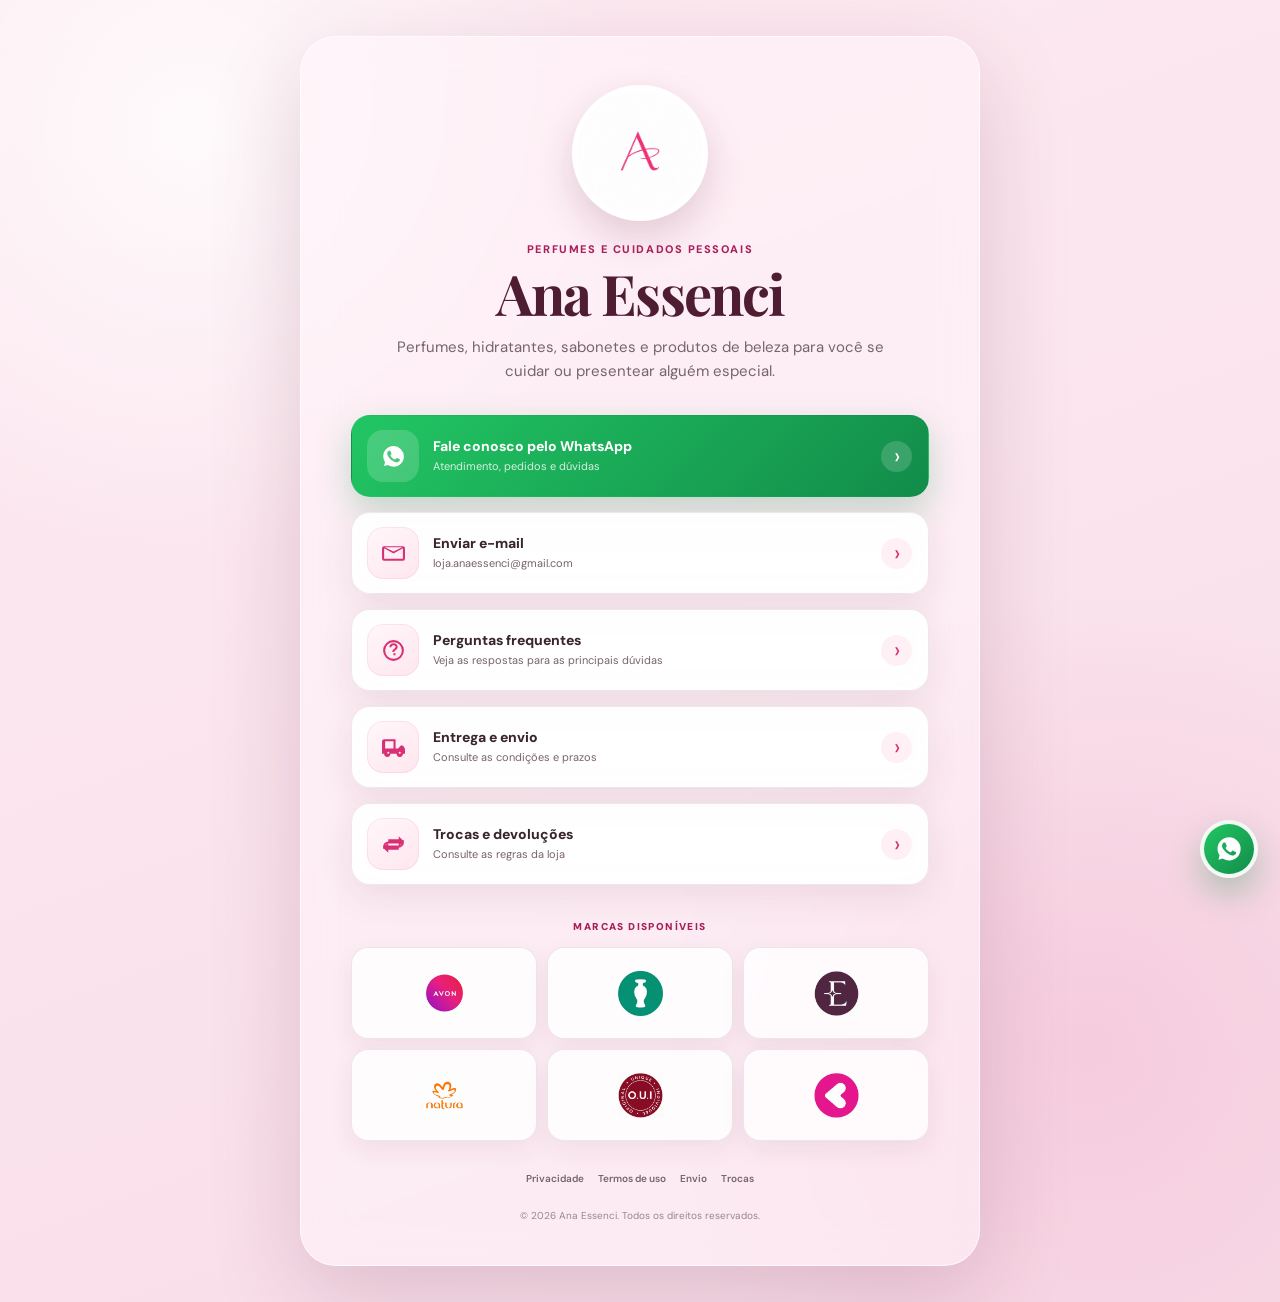
==== commit f2fe3a84: "site final" ====
--- a/index.html
+++ b/index.html
@@ -15,7 +15,7 @@
     content="Perfumes, hidratantes, sabonetes e produtos de beleza com atendimento personalizado pela Ana Essenci."
   >
 
-  <meta name="theme-color" content="#d92f77">
+  <meta name="theme-color" content="#f8dce8">
 
   <link
     rel="icon"
@@ -32,382 +32,840 @@
   >
 
   <link
-    href="https://fonts.googleapis.com/css2?family=DM+Sans:wght@400;500;600;700;800&family=Playfair+Display:wght@600;700;800&display=swap"
+    href="https://fonts.googleapis.com/css2?family=DM+Sans:wght@400;500;600;700;800&family=Playfair+Display:wght@600;700&display=swap"
     rel="stylesheet"
   >
 
-  <link rel="stylesheet" href="style.css">
+  <style>
+    :root {
+      --rosa-fundo: #f8dce8;
+      --rosa-fundo-claro: #fff7fa;
+      --rosa-card: rgba(255, 255, 255, 0.92);
+      --rosa-principal: #d82f75;
+      --rosa-escuro: #a91f59;
+      --vinho: #4f1d31;
+
+      --verde-whatsapp: #22c663;
+      --verde-whatsapp-escuro: #128c4a;
+
+      --texto: #39252e;
+      --texto-suave: #77636c;
+      --texto-claro: #9a858e;
+
+      --branco: #ffffff;
+      --borda: rgba(94, 34, 59, 0.1);
+
+      --sombra-card:
+        0 12px 35px rgba(89, 30, 56, 0.09);
+
+      --sombra-hover:
+        0 18px 45px rgba(89, 30, 56, 0.16);
+
+      --transicao:
+        0.25s cubic-bezier(0.22, 1, 0.36, 1);
+    }
+
+    * {
+      box-sizing: border-box;
+      margin: 0;
+      padding: 0;
+    }
+
+    html {
+      scroll-behavior: smooth;
+    }
+
+    body {
+      min-height: 100vh;
+      color: var(--texto);
+      background:
+        radial-gradient(
+          circle at 15% 10%,
+          rgba(255, 255, 255, 0.76),
+          transparent 27%
+        ),
+        radial-gradient(
+          circle at 85% 80%,
+          rgba(216, 47, 117, 0.11),
+          transparent 30%
+        ),
+        linear-gradient(
+          160deg,
+          #fdebf2,
+          var(--rosa-fundo)
+        );
+      font-family: "DM Sans", Arial, sans-serif;
+      line-height: 1.5;
+      -webkit-font-smoothing: antialiased;
+      text-rendering: optimizeLegibility;
+    }
+
+    img,
+    svg {
+      display: block;
+    }
+
+    img {
+      max-width: 100%;
+    }
+
+    a {
+      color: inherit;
+      text-decoration: none;
+    }
+
+    button {
+      border: 0;
+      font: inherit;
+    }
+
+    .page-shell {
+      width: min(100%, 680px);
+      min-height: 100vh;
+      margin: 0 auto;
+      padding: 38px 24px 44px;
+    }
+
+    .profile {
+      display: flex;
+      align-items: center;
+      flex-direction: column;
+      text-align: center;
+    }
+
+    .profile__logo {
+      display: grid;
+      place-items: center;
+      width: 126px;
+      height: 126px;
+      overflow: hidden;
+      border: 5px solid rgba(255, 255, 255, 0.95);
+      border-radius: 50%;
+      background: var(--branco);
+      box-shadow:
+        0 16px 38px rgba(103, 31, 64, 0.18);
+    }
+
+    .profile__logo img {
+      width: 100%;
+      height: 100%;
+      object-fit: cover;
+    }
+
+    .profile__eyebrow {
+      margin-top: 20px;
+      color: var(--rosa-escuro);
+      font-size: 11px;
+      font-weight: 800;
+      letter-spacing: 0.14em;
+      text-transform: uppercase;
+    }
+
+    .profile h1 {
+      margin-top: 7px;
+      color: var(--vinho);
+      font-family:
+        "Playfair Display",
+        Georgia,
+        serif;
+      font-size: clamp(42px, 7vw, 56px);
+      font-weight: 700;
+      line-height: 1;
+      letter-spacing: -0.035em;
+    }
+
+    .profile__description {
+      max-width: 500px;
+      margin-top: 14px;
+      color: var(--texto-suave);
+      font-size: 15px;
+      line-height: 1.65;
+    }
+
+    .links {
+      display: grid;
+      gap: 13px;
+      margin-top: 31px;
+    }
+
+    .link-card {
+      position: relative;
+      display: grid;
+      grid-template-columns:
+        52px
+        minmax(0, 1fr)
+        32px;
+      align-items: center;
+      min-height: 78px;
+      gap: 14px;
+      padding: 13px 15px;
+      overflow: hidden;
+      border: 1px solid var(--borda);
+      border-radius: 19px;
+      background: var(--rosa-card);
+      box-shadow: var(--sombra-card);
+      backdrop-filter: blur(14px);
+      transition:
+        transform var(--transicao),
+        box-shadow var(--transicao),
+        border-color var(--transicao);
+    }
+
+    .link-card::before {
+      position: absolute;
+      top: 0;
+      bottom: 0;
+      left: 0;
+      width: 4px;
+      border-radius: 20px 0 0 20px;
+      background: var(--rosa-principal);
+      content: "";
+      opacity: 0;
+      transition: opacity var(--transicao);
+    }
+
+    .link-card:hover {
+      border-color: rgba(216, 47, 117, 0.24);
+      box-shadow: var(--sombra-hover);
+      transform: translateY(-3px);
+    }
+
+    .link-card:hover::before {
+      opacity: 1;
+    }
+
+    .link-card:active {
+      transform: scale(0.99);
+    }
+
+    .link-card__icon {
+      display: grid;
+      place-items: center;
+      width: 52px;
+      height: 52px;
+      border-radius: 16px;
+      color: var(--rosa-principal);
+      background:
+        linear-gradient(
+          145deg,
+          #fff7fa,
+          #ffe6ef
+        );
+      box-shadow:
+        inset 0 0 0 1px rgba(216, 47, 117, 0.09);
+    }
+
+    .link-card__icon svg {
+      width: 25px;
+      height: 25px;
+    }
+
+    .link-card__content {
+      min-width: 0;
+      text-align: left;
+    }
+
+    .link-card__content strong {
+      display: block;
+      color: var(--texto);
+      font-size: 14px;
+      font-weight: 800;
+      line-height: 1.35;
+    }
+
+    .link-card__content span {
+      display: block;
+      margin-top: 3px;
+      color: var(--texto-suave);
+      font-size: 11px;
+      line-height: 1.4;
+    }
+
+    .link-card__arrow {
+      display: grid;
+      place-items: center;
+      width: 31px;
+      height: 31px;
+      border-radius: 50%;
+      color: var(--rosa-principal);
+      background: #fff0f6;
+      font-size: 23px;
+      line-height: 1;
+      transition:
+        color var(--transicao),
+        background var(--transicao),
+        transform var(--transicao);
+    }
+
+    .link-card:hover .link-card__arrow {
+      color: var(--branco);
+      background: var(--rosa-principal);
+      transform: translateX(2px);
+    }
+
+    .link-card--whatsapp {
+      color: var(--branco);
+      border-color: transparent;
+      background:
+        linear-gradient(
+          135deg,
+          var(--verde-whatsapp),
+          var(--verde-whatsapp-escuro)
+        );
+      box-shadow:
+        0 14px 35px rgba(18, 140, 74, 0.25);
+    }
+
+    .link-card--whatsapp::before {
+      display: none;
+    }
+
+    .link-card--whatsapp:hover {
+      border-color: transparent;
+      box-shadow:
+        0 20px 44px rgba(18, 140, 74, 0.33);
+    }
+
+    .link-card--whatsapp .link-card__icon {
+      color: var(--branco);
+      background: rgba(255, 255, 255, 0.17);
+      box-shadow: none;
+    }
+
+    .link-card--whatsapp .link-card__content strong {
+      color: var(--branco);
+    }
+
+    .link-card--whatsapp .link-card__content span {
+      color: rgba(255, 255, 255, 0.82);
+    }
+
+    .link-card--whatsapp .link-card__arrow {
+      color: var(--branco);
+      background: rgba(255, 255, 255, 0.16);
+    }
+
+    .link-card--whatsapp:hover .link-card__arrow {
+      background: rgba(255, 255, 255, 0.25);
+    }
+
+    .section-label {
+      margin: 34px 0 13px;
+      color: var(--rosa-escuro);
+      font-size: 10px;
+      font-weight: 900;
+      letter-spacing: 0.14em;
+      text-align: center;
+      text-transform: uppercase;
+    }
+
+    .brands {
+      display: grid;
+      grid-template-columns:
+        repeat(3, minmax(0, 1fr));
+      gap: 10px;
+    }
+
+    .brand-item {
+      display: grid;
+      place-items: center;
+      min-height: 92px;
+      padding: 15px;
+      border: 1px solid var(--borda);
+      border-radius: 17px;
+      background: rgba(255, 255, 255, 0.82);
+      box-shadow:
+        0 9px 25px rgba(89, 30, 56, 0.07);
+      transition:
+        transform var(--transicao),
+        box-shadow var(--transicao);
+    }
+
+    .brand-item:hover {
+      box-shadow:
+        0 15px 35px rgba(89, 30, 56, 0.12);
+      transform: translateY(-3px);
+    }
+
+    .brand-item img {
+      width: 100%;
+      max-width: 110px;
+      max-height: 45px;
+      object-fit: contain;
+    }
+
+    .legal-links {
+      display: flex;
+      align-items: center;
+      justify-content: center;
+      flex-wrap: wrap;
+      margin-top: 30px;
+      gap: 8px 14px;
+    }
+
+    .legal-links a {
+      color: var(--texto-suave);
+      font-size: 10px;
+      font-weight: 600;
+      transition: color var(--transicao);
+    }
+
+    .legal-links a:hover {
+      color: var(--rosa-escuro);
+    }
+
+    .footer {
+      margin-top: 22px;
+      color: var(--texto-claro);
+      font-size: 10px;
+      text-align: center;
+    }
+
+    .whatsapp-floating {
+      position: fixed;
+      right: 22px;
+      bottom: 22px;
+      z-index: 20;
+      display: grid;
+      place-items: center;
+      width: 58px;
+      height: 58px;
+      border: 4px solid rgba(255, 255, 255, 0.94);
+      border-radius: 50%;
+      color: var(--branco);
+      background:
+        linear-gradient(
+          135deg,
+          var(--verde-whatsapp),
+          var(--verde-whatsapp-escuro)
+        );
+      box-shadow:
+        0 16px 34px rgba(18, 140, 74, 0.3);
+      transition:
+        transform var(--transicao),
+        box-shadow var(--transicao);
+    }
+
+    .whatsapp-floating:hover {
+      box-shadow:
+        0 21px 44px rgba(18, 140, 74, 0.39);
+      transform: translateY(-4px);
+    }
+
+    .whatsapp-floating svg {
+      width: 28px;
+      height: 28px;
+    }
+
+    a:focus-visible {
+      outline: 3px solid rgba(216, 47, 117, 0.32);
+      outline-offset: 4px;
+    }
+
+    @media (min-width: 900px) {
+      body {
+        display: flex;
+        justify-content: center;
+        padding: 36px;
+      }
+
+      .page-shell {
+        min-height: auto;
+        padding: 48px 50px 42px;
+        border: 1px solid rgba(255, 255, 255, 0.65);
+        border-radius: 36px;
+        background: rgba(255, 245, 249, 0.57);
+        box-shadow:
+          0 30px 90px rgba(88, 25, 53, 0.17);
+        backdrop-filter: blur(18px);
+      }
+
+      .profile__logo {
+        width: 136px;
+        height: 136px;
+      }
+
+      .links {
+        gap: 15px;
+      }
+
+      .link-card {
+        min-height: 82px;
+      }
+    }
+
+    @media (max-width: 560px) {
+      .page-shell {
+        padding:
+          31px
+          14px
+          35px;
+      }
+
+      .profile__logo {
+        width: 112px;
+        height: 112px;
+      }
+
+      .profile__eyebrow {
+        margin-top: 16px;
+        font-size: 9px;
+      }
+
+      .profile h1 {
+        font-size: 41px;
+      }
+
+      .profile__description {
+        max-width: 360px;
+        margin-top: 11px;
+        font-size: 13px;
+      }
+
+      .links {
+        margin-top: 26px;
+        gap: 11px;
+      }
+
+      .link-card {
+        grid-template-columns:
+          47px
+          minmax(0, 1fr)
+          29px;
+        min-height: 72px;
+        gap: 11px;
+        padding: 11px 12px;
+        border-radius: 17px;
+      }
+
+      .link-card__icon {
+        width: 47px;
+        height: 47px;
+        border-radius: 14px;
+      }
+
+      .link-card__icon svg {
+        width: 23px;
+        height: 23px;
+      }
+
+      .link-card__content strong {
+        font-size: 13px;
+      }
+
+      .link-card__content span {
+        font-size: 10px;
+      }
+
+      .link-card__arrow {
+        width: 28px;
+        height: 28px;
+        font-size: 21px;
+      }
+
+      .section-label {
+        margin-top: 29px;
+      }
+
+      .brands {
+        grid-template-columns:
+          repeat(2, minmax(0, 1fr));
+        gap: 8px;
+      }
+
+      .brand-item {
+        min-height: 80px;
+        padding: 13px;
+        border-radius: 15px;
+      }
+
+      .brand-item img {
+        max-width: 96px;
+        max-height: 40px;
+      }
+
+      .whatsapp-floating {
+        right: 13px;
+        bottom: 13px;
+        width: 54px;
+        height: 54px;
+        border-width: 3px;
+      }
+    }
+
+    @media (max-width: 350px) {
+      .page-shell {
+        padding-inline: 10px;
+      }
+
+      .profile h1 {
+        font-size: 37px;
+      }
+
+      .link-card {
+        grid-template-columns:
+          43px
+          minmax(0, 1fr)
+          26px;
+        gap: 9px;
+      }
+
+      .link-card__icon {
+        width: 43px;
+        height: 43px;
+      }
+    }
+
+    @media (prefers-reduced-motion: reduce) {
+      *,
+      *::before,
+      *::after {
+        scroll-behavior: auto !important;
+        transition-duration: 0.01ms !important;
+      }
+    }
+  </style>
 </head>
 
 <body>
 
-  <main class="page">
-
-    <!-- TOPO -->
-    <section class="hero">
-
-      <div class="hero__glow hero__glow--one"></div>
-      <div class="hero__glow hero__glow--two"></div>
-
-      <div class="container">
-
-        <div class="brand">
-
-          <div class="brand__logo">
-            <img
-              src="logo/logo.jpg"
-              alt="Logo Ana Essenci"
-              width="180"
-              height="180"
-            >
-          </div>
-
-          <span class="brand__tag">
-            Perfumes e cuidados pessoais
-          </span>
-
-          <h1>Ana Essenci</h1>
-
-          <p class="brand__description">
-            Perfumes, hidratantes, sabonetes e produtos de beleza
-            escolhidos para tornar seus momentos ainda mais especiais.
-          </p>
-
-        </div>
-
-        <!-- BOTÃO PRINCIPAL -->
-        <a
-          class="main-contact"
-          href="https://wa.me/5562998390546?text=Olá!%20Vim%20pelo%20site%20da%20Ana%20Essenci%20e%20gostaria%20de%20conhecer%20os%20produtos."
-          target="_blank"
-          rel="noopener noreferrer"
+  <main class="page-shell">
+
+    <header class="profile">
+
+      <div class="profile__logo">
+        <img
+          src="logo/logo.jpg"
+          alt="Ana Essenci"
+          width="140"
+          height="140"
         >
-
-          <span class="main-contact__icon">
-            <svg
-              viewBox="0 0 24 24"
-              aria-hidden="true"
-            >
-              <path
-                fill="currentColor"
-                d="M17.47 14.38c-.3-.15-1.76-.87-2.03-.97-.27-.1-.47-.15-.67.15-.2.3-.77.97-.94 1.16-.17.2-.35.22-.64.07-.3-.15-1.26-.46-2.39-1.47-.88-.79-1.48-1.76-1.65-2.06-.17-.3-.02-.46.13-.61.13-.13.3-.35.45-.52.15-.17.2-.3.3-.5.1-.2.05-.37-.03-.52-.07-.15-.67-1.61-.92-2.21-.24-.58-.49-.5-.67-.51h-.57c-.2 0-.52.07-.79.37-.27.3-1.04 1.02-1.04 2.48s1.07 2.88 1.21 3.08c.15.2 2.1 3.2 5.08 4.49.71.31 1.26.49 1.69.63.71.23 1.36.19 1.87.12.57-.09 1.76-.72 2.01-1.41.25-.69.25-1.29.17-1.41-.07-.12-.27-.2-.57-.35M12.05 21.79h-.01a9.87 9.87 0 0 1-5.03-1.38l-.36-.21-3.74.98 1-3.65-.24-.37a9.86 9.86 0 0 1-1.51-5.26C2.16 6.44 6.6 2.01 12.05 2.01a9.82 9.82 0 0 1 7.02 2.91 9.83 9.83 0 0 1 2.9 7.03c0 5.45-4.44 9.88-9.92 9.88"
-              />
-            </svg>
-          </span>
-
-          <span class="main-contact__text">
-            <strong>WhatsApp</strong>
-            <small>Atendimento rápido e personalizado</small>
-          </span>
-
-          <span class="main-contact__arrow">
-            ›
-          </span>
-
-        </a>
-
       </div>
+
+      <span class="profile__eyebrow">
+        Perfumes e cuidados pessoais
+      </span>
+
+      <h1>Ana Essenci</h1>
+
+      <p class="profile__description">
+        Perfumes, hidratantes, sabonetes e produtos de beleza
+        para você se cuidar ou presentear alguém especial.
+      </p>
+
+    </header>
+
+    <section class="links" aria-label="Links da Ana Essenci">
+
+      <a
+        class="link-card link-card--whatsapp"
+        href="https://wa.me/5562998390546?text=Olá!%20Vim%20pelo%20site%20da%20Ana%20Essenci%20e%20gostaria%20de%20conhecer%20os%20produtos."
+        target="_blank"
+        rel="noopener noreferrer"
+      >
+
+        <span class="link-card__icon">
+          <svg viewBox="0 0 24 24" aria-hidden="true">
+            <path
+              fill="currentColor"
+              d="M17.47 14.38c-.3-.15-1.76-.87-2.03-.97-.27-.1-.47-.15-.67.15-.2.3-.77.97-.94 1.16-.17.2-.35.22-.64.07-.3-.15-1.26-.46-2.39-1.47-.88-.79-1.48-1.76-1.65-2.06-.17-.3-.02-.46.13-.61.13-.13.3-.35.45-.52.15-.17.2-.3.3-.5.1-.2.05-.37-.03-.52-.07-.15-.67-1.61-.92-2.21-.24-.58-.49-.5-.67-.51h-.57c-.2 0-.52.07-.79.37-.27.3-1.04 1.02-1.04 2.48s1.07 2.88 1.21 3.08c.15.2 2.1 3.2 5.08 4.49.71.31 1.26.49 1.69.63.71.23 1.36.19 1.87.12.57-.09 1.76-.72 2.01-1.41.25-.69.25-1.29.17-1.41-.07-.12-.27-.2-.57-.35M12.05 21.79h-.01a9.87 9.87 0 0 1-5.03-1.38l-.36-.21-3.74.98 1-3.65-.24-.37a9.86 9.86 0 0 1-1.51-5.26C2.16 6.44 6.6 2.01 12.05 2.01a9.82 9.82 0 0 1 7.02 2.91 9.83 9.83 0 0 1 2.9 7.03c0 5.45-4.44 9.88-9.92 9.88"
+            />
+          </svg>
+        </span>
+
+        <span class="link-card__content">
+          <strong>Fale conosco pelo WhatsApp</strong>
+          <span>Atendimento, pedidos e dúvidas</span>
+        </span>
+
+        <span class="link-card__arrow">›</span>
+
+      </a>
+
+      <a
+        class="link-card"
+        href="mailto:loja.anaessenci@gmail.com?subject=Atendimento%20Ana%20Essenci"
+      >
+
+        <span class="link-card__icon">
+          <svg viewBox="0 0 24 24" aria-hidden="true">
+            <path
+              fill="currentColor"
+              d="M3 5h18a2 2 0 0 1 2 2v10a2 2 0 0 1-2 2H3a2 2 0 0 1-2-2V7a2 2 0 0 1 2-2Zm9 7L3 7v10h18V7l-9 5Zm0-2 8.4-4H3.6L12 10Z"
+            />
+          </svg>
+        </span>
+
+        <span class="link-card__content">
+          <strong>Enviar e-mail</strong>
+          <span>loja.anaessenci@gmail.com</span>
+        </span>
+
+        <span class="link-card__arrow">›</span>
+
+      </a>
+
+      <a
+        class="link-card"
+        href="paginas/perguntas-frequentes.html"
+      >
+
+        <span class="link-card__icon">
+          <svg viewBox="0 0 24 24" aria-hidden="true">
+            <path
+              fill="currentColor"
+              d="M12 2a10 10 0 1 0 0 20 10 10 0 0 0 0-20Zm0 18a8 8 0 1 1 0-16 8 8 0 0 1 0 16Zm-.1-5.4h2v2h-2v-2Zm.1-7.7c-1.2 0-2 .7-2.1 1.9H8c.1-2.3 1.7-3.8 4-3.8 2.4 0 4 1.4 4 3.5 0 1.5-.8 2.4-2.1 3.2-.9.6-1.1.9-1.1 1.8h-1.9c0-1.6.4-2.3 1.8-3.2.9-.6 1.3-1 1.3-1.8 0-1-.8-1.6-2-1.6Z"
+            />
+          </svg>
+        </span>
+
+        <span class="link-card__content">
+          <strong>Perguntas frequentes</strong>
+          <span>Veja as respostas para as principais dúvidas</span>
+        </span>
+
+        <span class="link-card__arrow">›</span>
+
+      </a>
+
+      <a
+        class="link-card"
+        href="paginas/politica-de-envio.html"
+      >
+
+        <span class="link-card__icon">
+          <svg viewBox="0 0 24 24" aria-hidden="true">
+            <path
+              fill="currentColor"
+              d="M3 4h11v9h2.5l2.5-3H21l2 3v5h-2a3 3 0 0 1-6 0H9a3 3 0 0 1-6 0H1V6a2 2 0 0 1 2-2Zm1 2v7h8V6H4Zm3 10a1 1 0 1 0 0 2 1 1 0 0 0 0-2Zm11 0a1 1 0 1 0 0 2 1 1 0 0 0 0-2Z"
+            />
+          </svg>
+        </span>
+
+        <span class="link-card__content">
+          <strong>Entrega e envio</strong>
+          <span>Consulte as condições e prazos</span>
+        </span>
+
+        <span class="link-card__arrow">›</span>
+
+      </a>
+
+      <a
+        class="link-card"
+        href="paginas/trocas-e-devolucoes.html"
+      >
+
+        <span class="link-card__icon">
+          <svg viewBox="0 0 24 24" aria-hidden="true">
+            <path
+              fill="currentColor"
+              d="M7 7h10V4l5 5-5 5v-3H7a3 3 0 0 0-3 3v2H2v-2a5 5 0 0 1 5-5Zm10 10H7v3l-5-5 5-5v3h10a3 3 0 0 0 3-3V8h2v2a5 5 0 0 1-5 5Z"
+            />
+          </svg>
+        </span>
+
+        <span class="link-card__content">
+          <strong>Trocas e devoluções</strong>
+          <span>Consulte as regras da loja</span>
+        </span>
+
+        <span class="link-card__arrow">›</span>
+
+      </a>
+
     </section>
 
-    <!-- INFORMAÇÕES -->
-    <section class="content">
-      <div class="container">
-
-        <div class="info-list">
-
-          <!-- E-MAIL -->
-          <article class="info-card">
-
-            <div class="info-card__icon">
-              <svg
-                viewBox="0 0 24 24"
-                aria-hidden="true"
-              >
-                <path
-                  fill="currentColor"
-                  d="M3 5h18a2 2 0 0 1 2 2v10a2 2 0 0 1-2 2H3a2 2 0 0 1-2-2V7a2 2 0 0 1 2-2Zm9 7L3 7v10h18V7l-9 5Zm0-2 8.4-4H3.6L12 10Z"
-                />
-              </svg>
-            </div>
-
-            <div class="info-card__content">
-              <span>Atendimento por e-mail</span>
-
-              <a
-                href="mailto:loja.anaessenci@gmail.com?subject=Atendimento%20Ana%20Essenci"
-              >
-                loja.anaessenci@gmail.com
-              </a>
-            </div>
-
-          </article>
-
-          <!-- PRODUTOS -->
-          <article class="info-card">
-
-            <div class="info-card__icon">
-              <svg
-                viewBox="0 0 24 24"
-                aria-hidden="true"
-              >
-                <path
-                  fill="currentColor"
-                  d="M12 2 4 5v6c0 5.1 3.4 9.8 8 11 4.6-1.2 8-5.9 8-11V5l-8-3Zm0 2.2 6 2.2V11c0 4.1-2.5 7.8-6 8.9-3.5-1.1-6-4.8-6-8.9V6.4l6-2.2Z"
-                />
-              </svg>
-            </div>
-
-            <div class="info-card__content">
-              <span>Produtos selecionados</span>
-
-              <p>
-                Perfumes, hidratantes, sabonetes e opções para presente.
-              </p>
-            </div>
-
-          </article>
-
-          <!-- PEDIDOS -->
-          <article class="info-card">
-
-            <div class="info-card__icon">
-              <svg
-                viewBox="0 0 24 24"
-                aria-hidden="true"
-              >
-                <path
-                  fill="currentColor"
-                  d="M7 4V2h10v2h3a2 2 0 0 1 2 2v14H2V6a2 2 0 0 1 2-2h3Zm2 0h6V3H9v1Zm-5 2v12h16V6H4Zm4 3h8v2H8V9Zm0 4h8v2H8v-2Z"
-                />
-              </svg>
-            </div>
-
-            <div class="info-card__content">
-              <span>Faça seu pedido</span>
-
-              <p>
-                Consulte disponibilidade, pagamento e entrega pelo WhatsApp.
-              </p>
-            </div>
-
-          </article>
-
-        </div>
-                <!-- MARCAS -->
-        <section class="brands-section">
-
-          <div class="section-heading">
-            <span>Nossas marcas</span>
-            <h2>Beleza para todos os estilos</h2>
-            <p>
-              Trabalhamos com marcas conhecidas e produtos escolhidos
-              para uso pessoal e presentes.
-            </p>
-          </div>
-
-          <div class="brands-grid">
-
-            <div class="brand-card">
-              <img
-                src="marcas/avon.webp"
-                alt="Avon"
-                loading="lazy"
-              >
-            </div>
-
-            <div class="brand-card">
-              <img
-                src="marcas/boticario.webp"
-                alt="O Boticário"
-                loading="lazy"
-              >
-            </div>
-
-            <div class="brand-card">
-              <img
-                src="marcas/eudora.webp"
-                alt="Eudora"
-                loading="lazy"
-              >
-            </div>
-
-            <div class="brand-card">
-              <img
-                src="marcas/natura.webp"
-                alt="Natura"
-                loading="lazy"
-              >
-            </div>
-
-            <div class="brand-card">
-              <img
-                src="marcas/oui.webp"
-                alt="O.U.i"
-                loading="lazy"
-              >
-            </div>
-
-            <div class="brand-card">
-              <img
-                src="marcas/quem-disse-berenice.webp"
-                alt="Quem Disse, Berenice?"
-                loading="lazy"
-              >
-            </div>
-
-          </div>
-
-        </section>
-
-        <!-- REDES SOCIAIS -->
-        <section class="social-section">
-
-          <div class="section-heading">
-            <span>Redes sociais</span>
-            <h2>Acompanhe a Ana Essenci</h2>
-            <p>
-              Novidades, produtos, dicas e ofertas especiais.
-            </p>
-          </div>
-
-          <div class="social-grid">
-
-            <a
-              class="social-card"
-              href="#"
-              aria-label="Instagram da Ana Essenci"
-            >
-
-              <span class="social-card__icon">
-                <svg
-                  viewBox="0 0 24 24"
-                  aria-hidden="true"
-                >
-                  <path
-                    fill="currentColor"
-                    d="M7 2h10a5 5 0 0 1 5 5v10a5 5 0 0 1-5 5H7a5 5 0 0 1-5-5V7a5 5 0 0 1 5-5Zm0 2a3 3 0 0 0-3 3v10a3 3 0 0 0 3 3h10a3 3 0 0 0 3-3V7a3 3 0 0 0-3-3H7Zm10.5 1.5a1.25 1.25 0 1 1 0 2.5 1.25 1.25 0 0 1 0-2.5ZM12 7a5 5 0 1 1 0 10 5 5 0 0 1 0-10Zm0 2a3 3 0 1 0 0 6 3 3 0 0 0 0-6Z"
-                  />
-                </svg>
-              </span>
-
-              <span class="social-card__text">
-                <strong>Instagram</strong>
-                <small>Veja novidades e ofertas</small>
-              </span>
-
-              <span class="social-card__arrow">
-                ›
-              </span>
-
-            </a>
-
-            <a
-              class="social-card"
-              href="#"
-              aria-label="Facebook da Ana Essenci"
-            >
-
-              <span class="social-card__icon">
-                <svg
-                  viewBox="0 0 24 24"
-                  aria-hidden="true"
-                >
-                  <path
-                    fill="currentColor"
-                    d="M14 8h3V4.5A16 16 0 0 0 14.4 4C11.8 4 10 5.6 10 8.6V11H7v4h3v7h4v-7h3.2l.8-4H14V8.7c0-.9.3-.7 0-.7Z"
-                  />
-                </svg>
-              </span>
-
-              <span class="social-card__text">
-                <strong>Facebook</strong>
-                <small>Acompanhe nossas publicações</small>
-              </span>
-
-              <span class="social-card__arrow">
-                ›
-              </span>
-
-            </a>
-
-          </div>
-
-        </section>
-
-        <!-- LINKS ÚTEIS -->
-        <section class="links-section">
-
-          <div class="section-heading">
-            <span>Informações</span>
-            <h2>Links úteis</h2>
-          </div>
-
-          <div class="links-list">
-
-            <a href="paginas/perguntas-frequentes.html">
-              <span>Perguntas frequentes</span>
-              <strong>›</strong>
-            </a>
-
-            <a href="paginas/politica-de-envio.html">
-              <span>Política de envio</span>
-              <strong>›</strong>
-            </a>
-
-            <a href="paginas/trocas-e-devolucoes.html">
-              <span>Trocas e devoluções</span>
-              <strong>›</strong>
-            </a>
-
-            <a href="paginas/politica-de-privacidade.html">
-              <span>Política de privacidade</span>
-              <strong>›</strong>
-            </a>
-
-            <a href="paginas/termos-de-uso.html">
-              <span>Termos de uso</span>
-              <strong>›</strong>
-            </a>
-
-          </div>
-
-        </section>
-
+    <p class="section-label">Marcas disponíveis</p>
+
+    <section class="brands" aria-label="Marcas">
+
+      <div class="brand-item">
+        <img
+          src="marcas/avon.webp"
+          alt="Avon"
+          loading="lazy"
+        >
       </div>
+
+      <div class="brand-item">
+        <img
+          src="marcas/boticario.webp"
+          alt="O Boticário"
+          loading="lazy"
+        >
+      </div>
+
+      <div class="brand-item">
+        <img
+          src="marcas/eudora.webp"
+          alt="Eudora"
+          loading="lazy"
+        >
+      </div>
+
+      <div class="brand-item">
+        <img
+          src="marcas/natura.webp"
+          alt="Natura"
+          loading="lazy"
+        >
+      </div>
+
+      <div class="brand-item">
+        <img
+          src="marcas/oui.webp"
+          alt="O.U.i"
+          loading="lazy"
+        >
+      </div>
+
+      <div class="brand-item">
+        <img
+          src="marcas/quem-disse-berenice.webp"
+          alt="Quem Disse, Berenice?"
+          loading="lazy"
+        >
+      </div>
+
     </section>
 
-    <!-- RODAPÉ -->
+    <nav class="legal-links" aria-label="Links legais">
+
+      <a href="paginas/politica-de-privacidade.html">
+        Privacidade
+      </a>
+
+      <a href="paginas/termos-de-uso.html">
+        Termos de uso
+      </a>
+
+      <a href="paginas/politica-de-envio.html">
+        Envio
+      </a>
+
+      <a href="paginas/trocas-e-devolucoes.html">
+        Trocas
+      </a>
+
+    </nav>
+
     <footer class="footer">
-
-      <div class="container">
-
-        <p>
-          © <span id="currentYear"></span> Ana Essenci
-        </p>
-
-        <small>
-          Todos os direitos reservados.
-        </small>
-
-      </div>
-
+      © <span id="currentYear"></span> Ana Essenci.
+      Todos os direitos reservados.
     </footer>
 
   </main>
 
-  <!-- WHATSAPP FLUTUANTE -->
   <a
     class="whatsapp-floating"
     href="https://wa.me/5562998390546?text=Olá!%20Vim%20pelo%20site%20da%20Ana%20Essenci."
     target="_blank"
     rel="noopener noreferrer"
-    aria-label="Falar com a Ana Essenci pelo WhatsApp"
+    aria-label="Falar pelo WhatsApp"
   >
 
-    <svg
-      viewBox="0 0 24 24"
-      aria-hidden="true"
-    >
+    <svg viewBox="0 0 24 24" aria-hidden="true">
       <path
         fill="currentColor"
         d="M17.47 14.38c-.3-.15-1.76-.87-2.03-.97-.27-.1-.47-.15-.67.15-.2.3-.77.97-.94 1.16-.17.2-.35.22-.64.07-.3-.15-1.26-.46-2.39-1.47-.88-.79-1.48-1.76-1.65-2.06-.17-.3-.02-.46.13-.61.13-.13.3-.35.45-.52.15-.17.2-.3.3-.5.1-.2.05-.37-.03-.52-.07-.15-.67-1.61-.92-2.21-.24-.58-.49-.5-.67-.51h-.57c-.2 0-.52.07-.79.37-.27.3-1.04 1.02-1.04 2.48s1.07 2.88 1.21 3.08c.15.2 2.1 3.2 5.08 4.49.71.31 1.26.49 1.69.63.71.23 1.36.19 1.87.12.57-.09 1.76-.72 2.01-1.41.25-.69.25-1.29.17-1.41-.07-.12-.27-.2-.57-.35M12.05 21.79h-.01a9.87 9.87 0 0 1-5.03-1.38l-.36-.21-3.74.98 1-3.65-.24-.37a9.86 9.86 0 0 1-1.51-5.26C2.16 6.44 6.6 2.01 12.05 2.01a9.82 9.82 0 0 1 7.02 2.91 9.83 9.83 0 0 1 2.9 7.03c0 5.45-4.44 9.88-9.92 9.88"
@@ -416,7 +874,19 @@
 
   </a>
 
-  <script src="script.js"></script>
+  <script>
+    "use strict";
+
+    document.addEventListener("DOMContentLoaded", () => {
+      const currentYear =
+        document.getElementById("currentYear");
+
+      if (currentYear) {
+        currentYear.textContent =
+          new Date().getFullYear();
+      }
+    });
+  </script>
 
 </body>
 </html>
